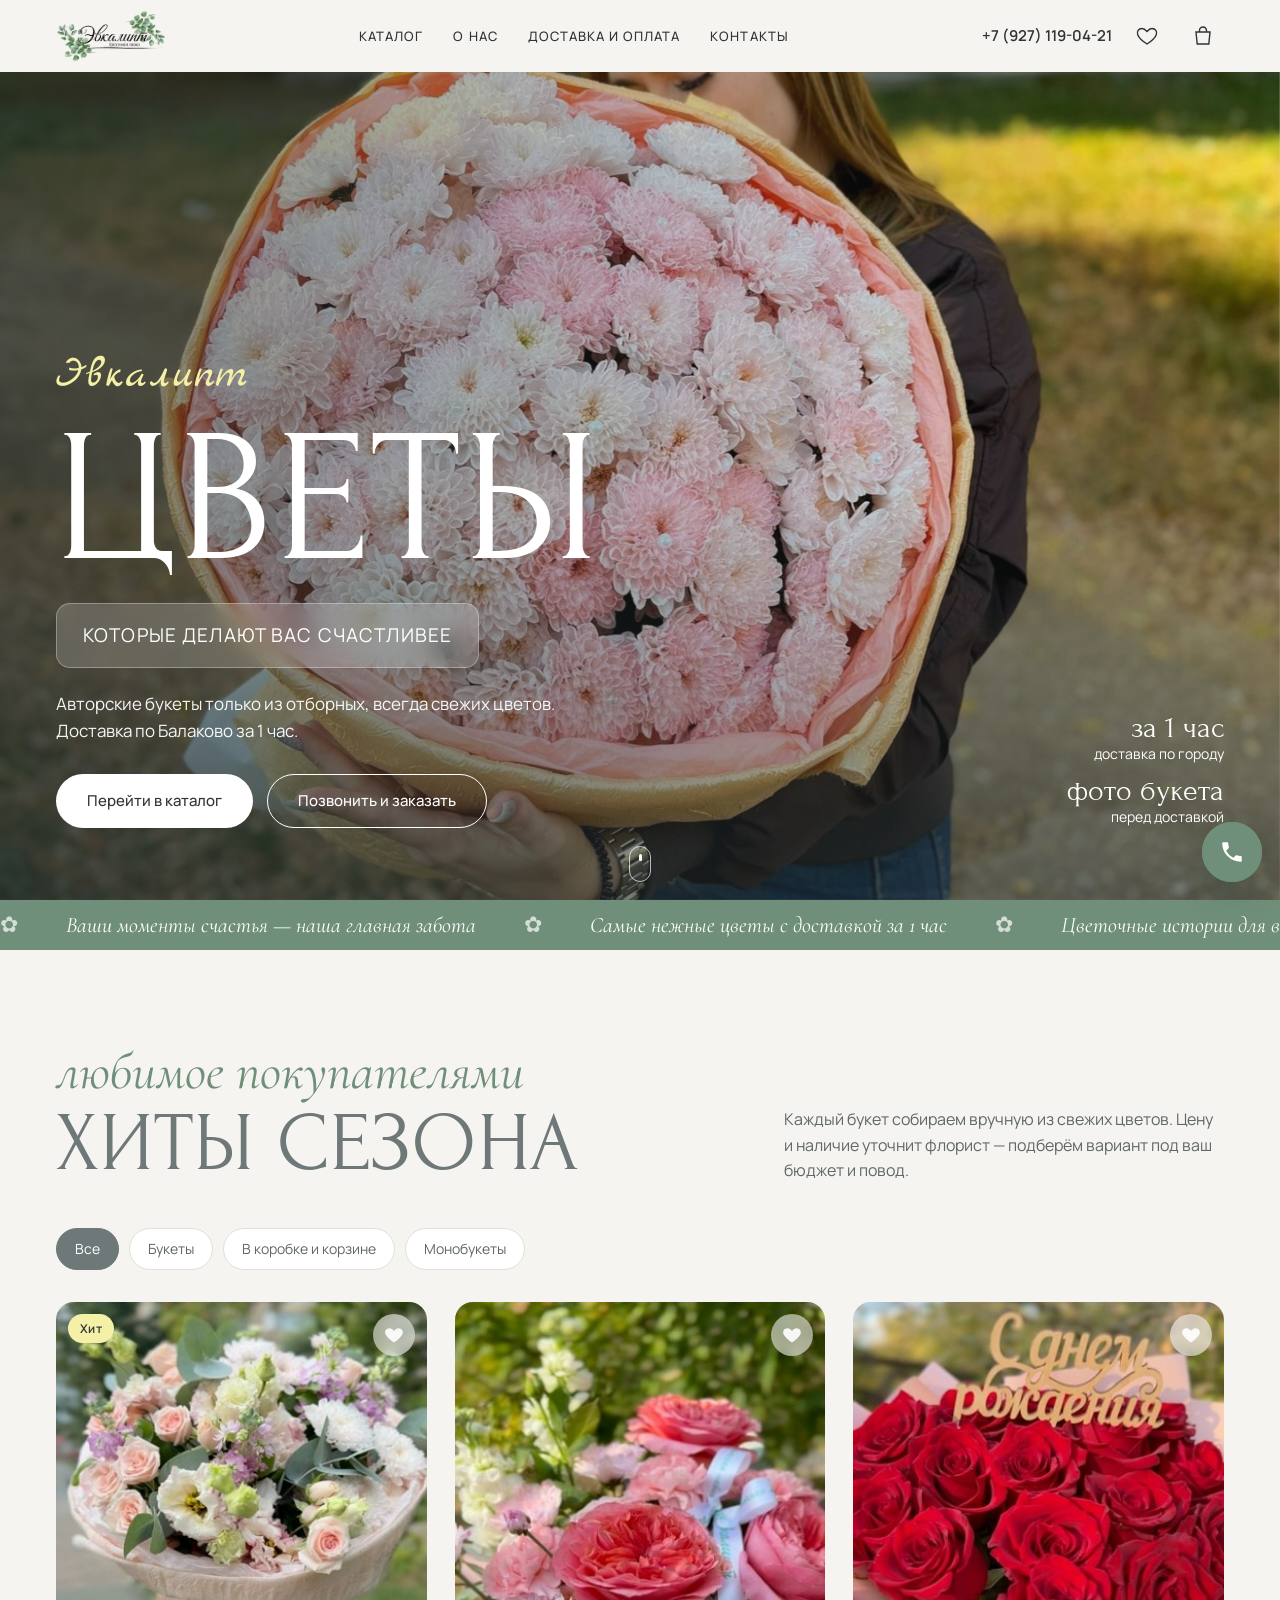
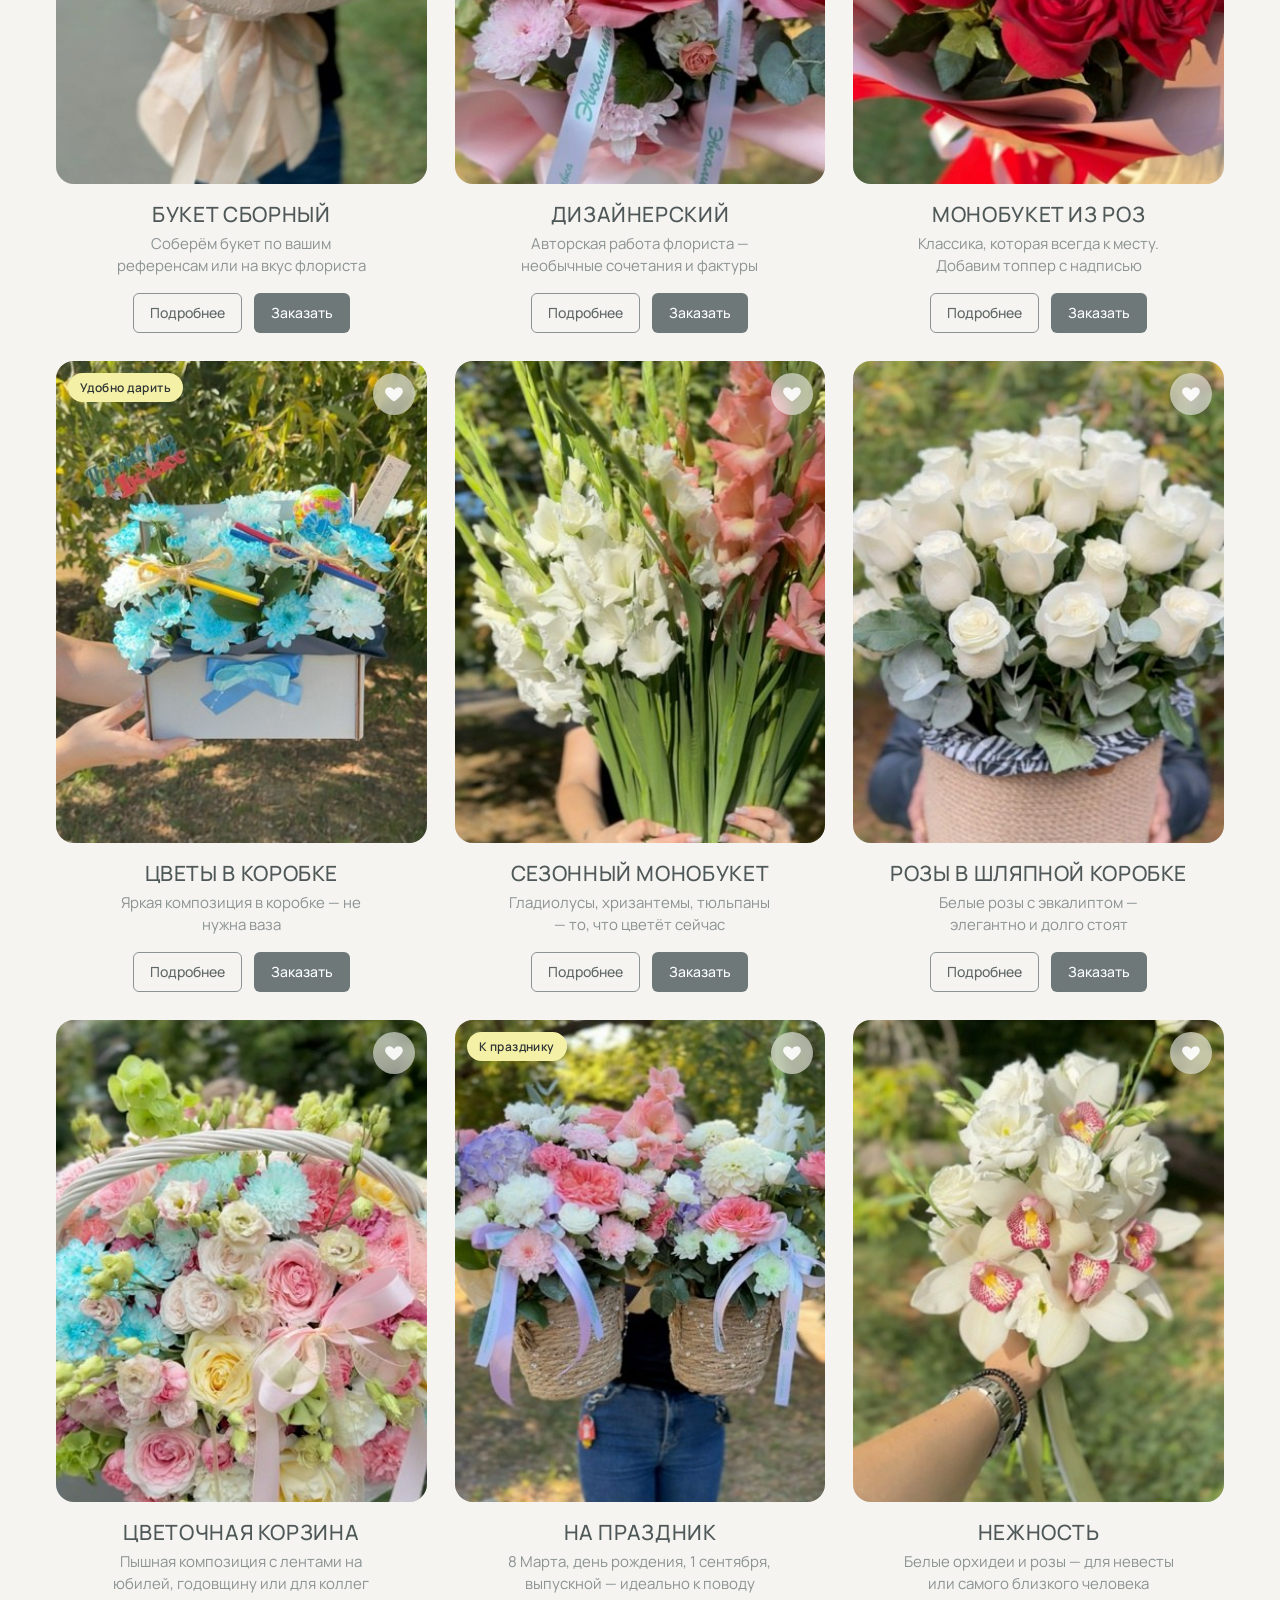
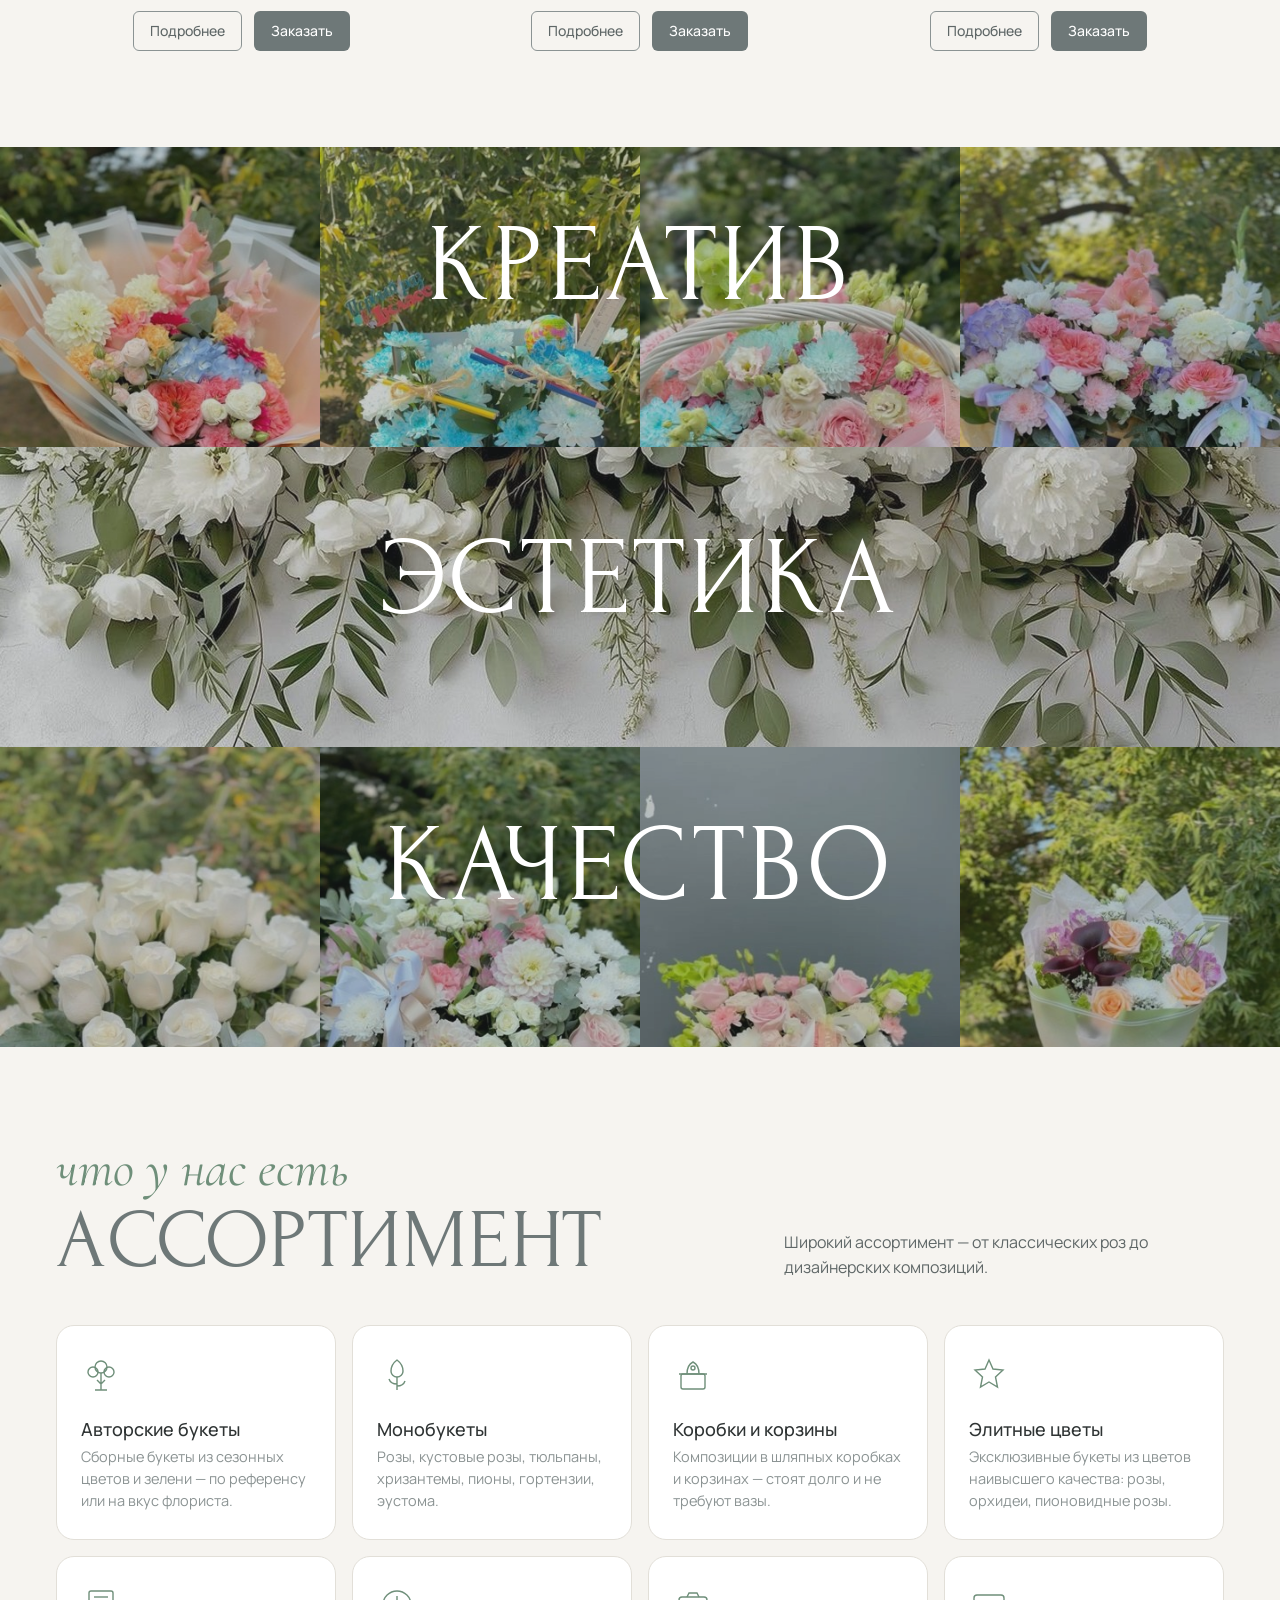
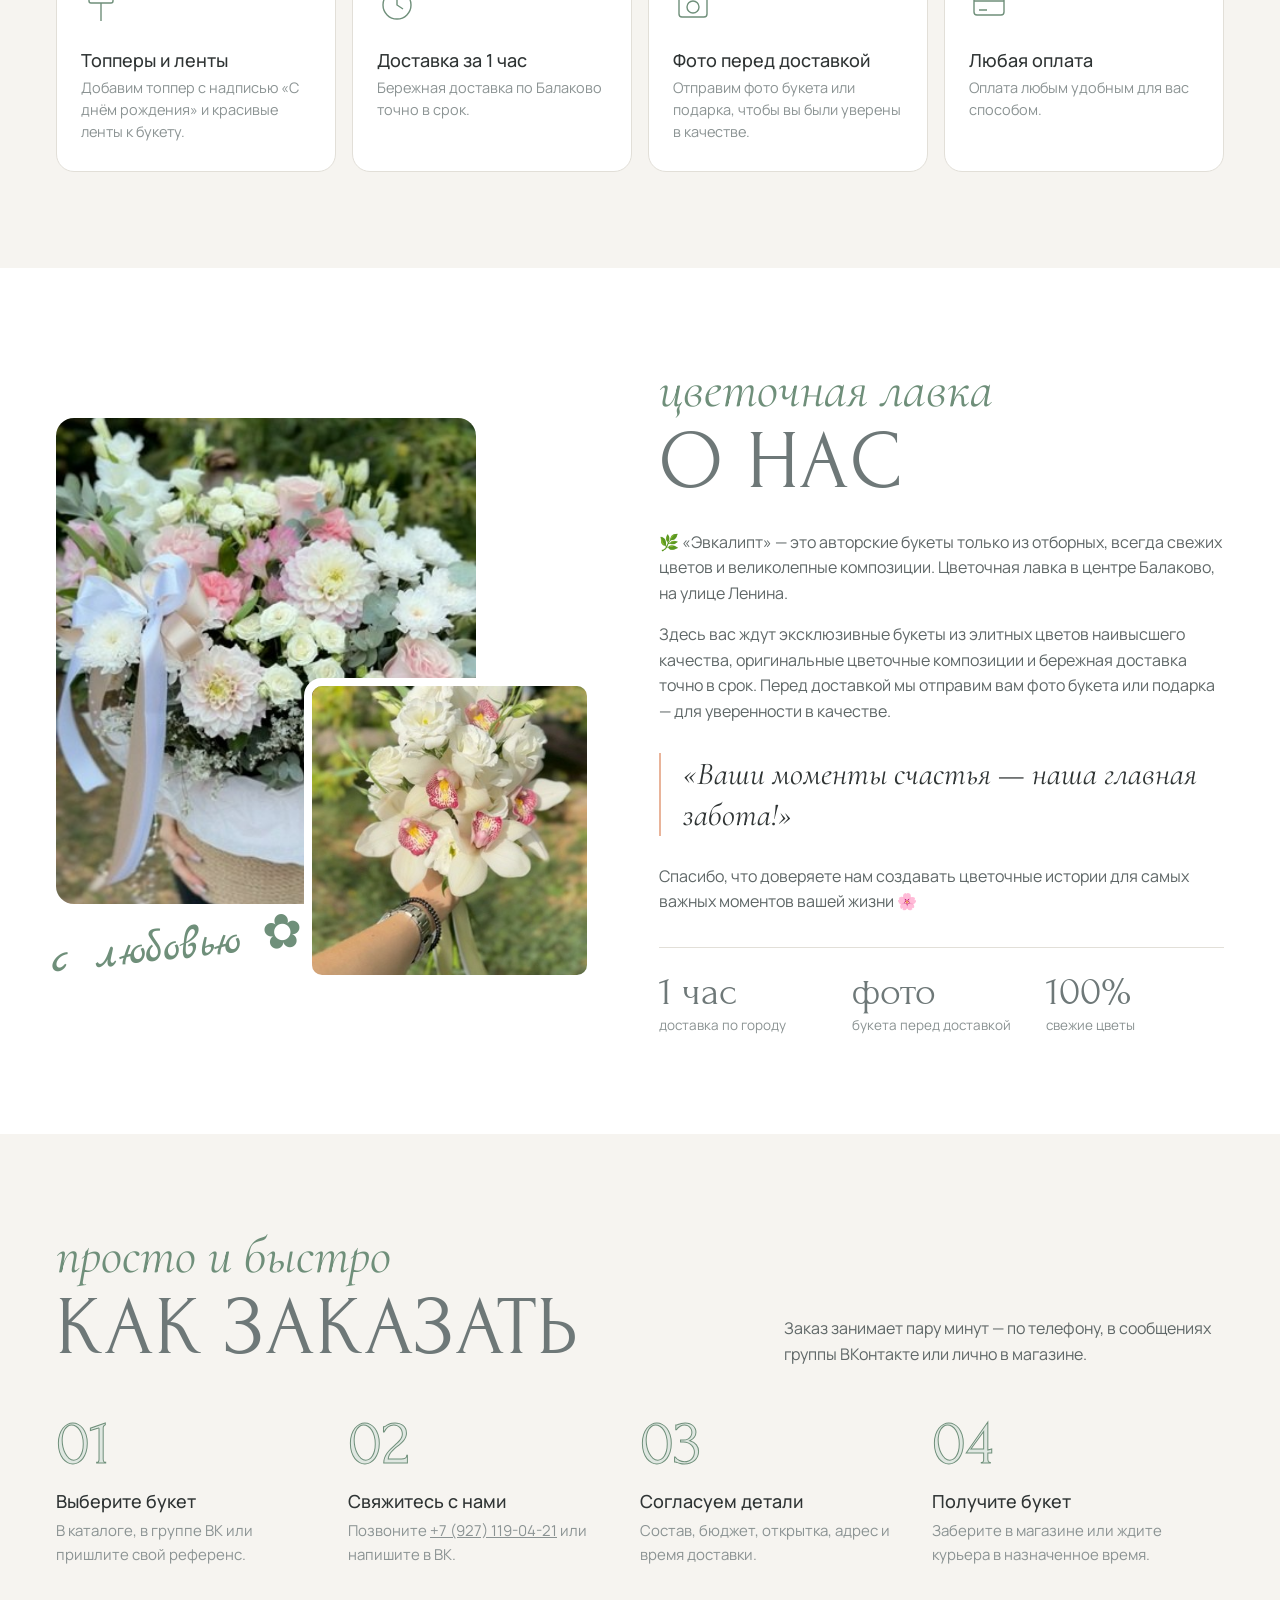
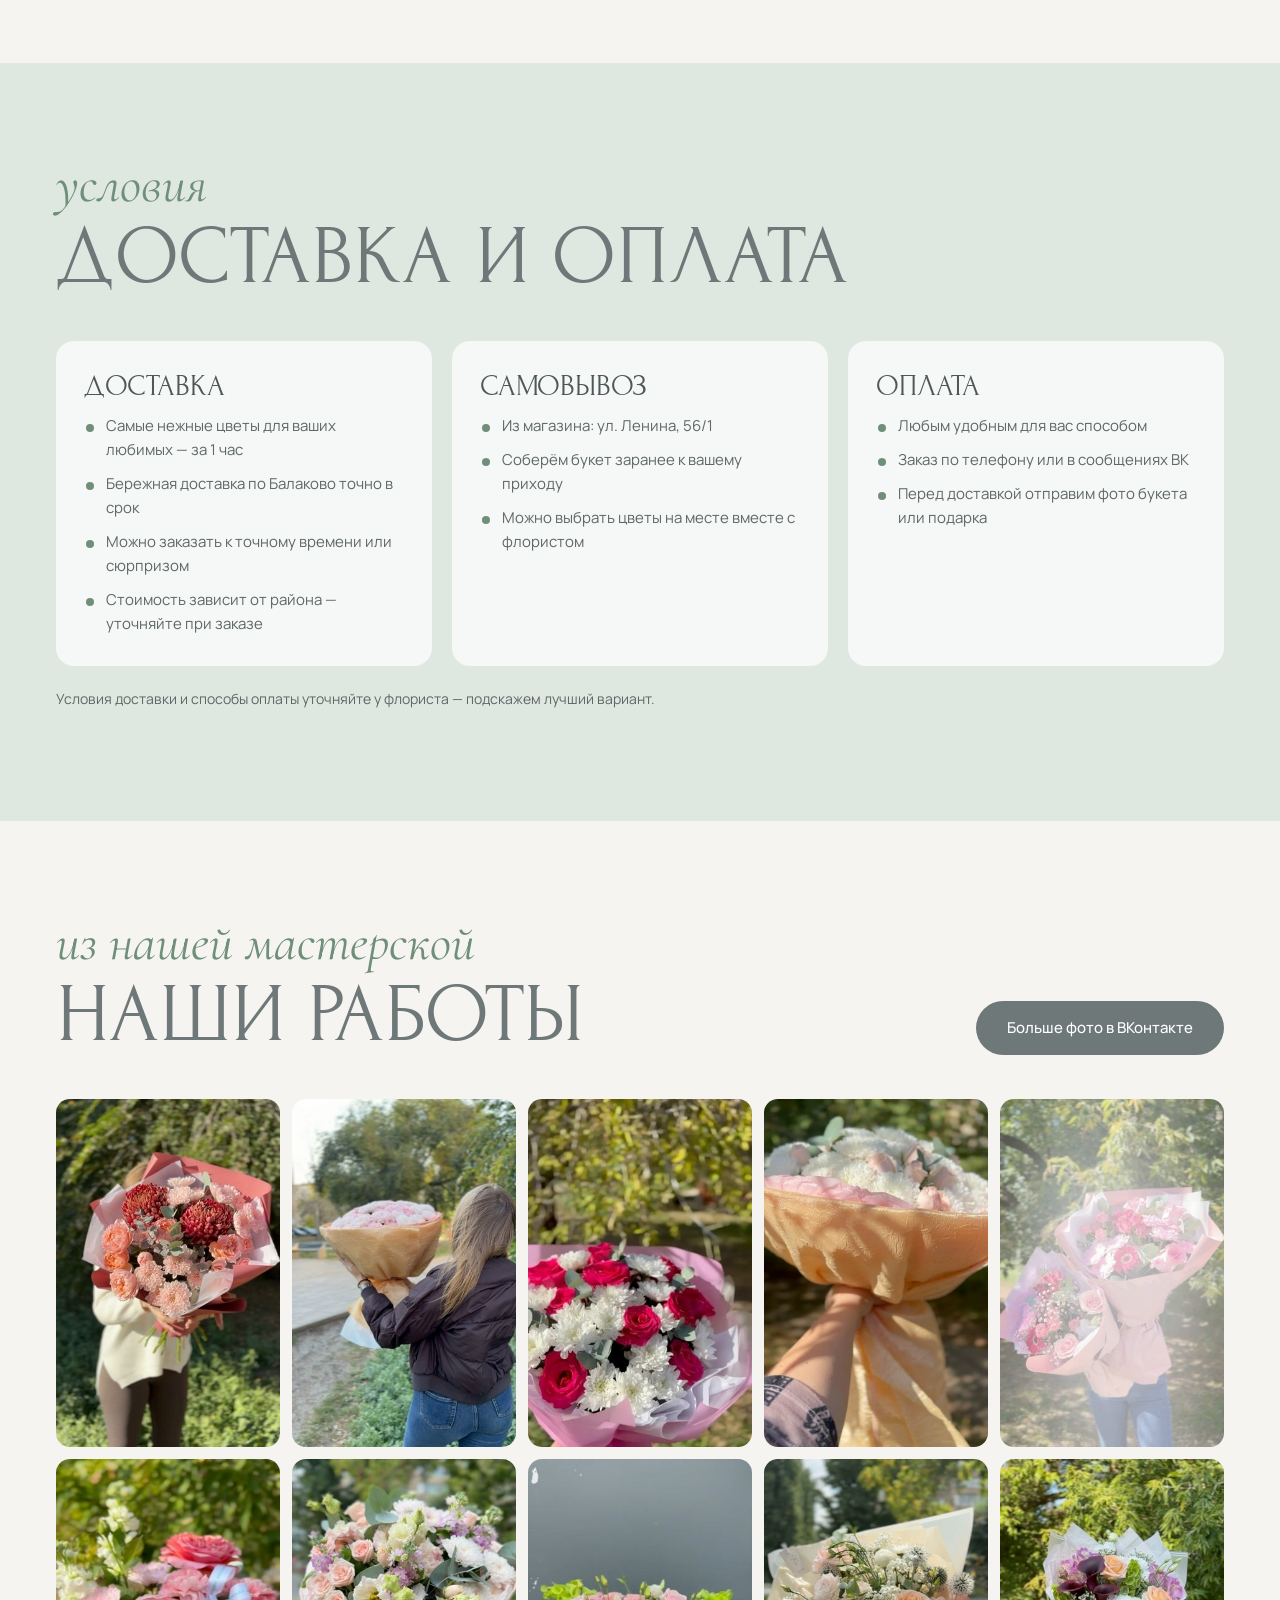
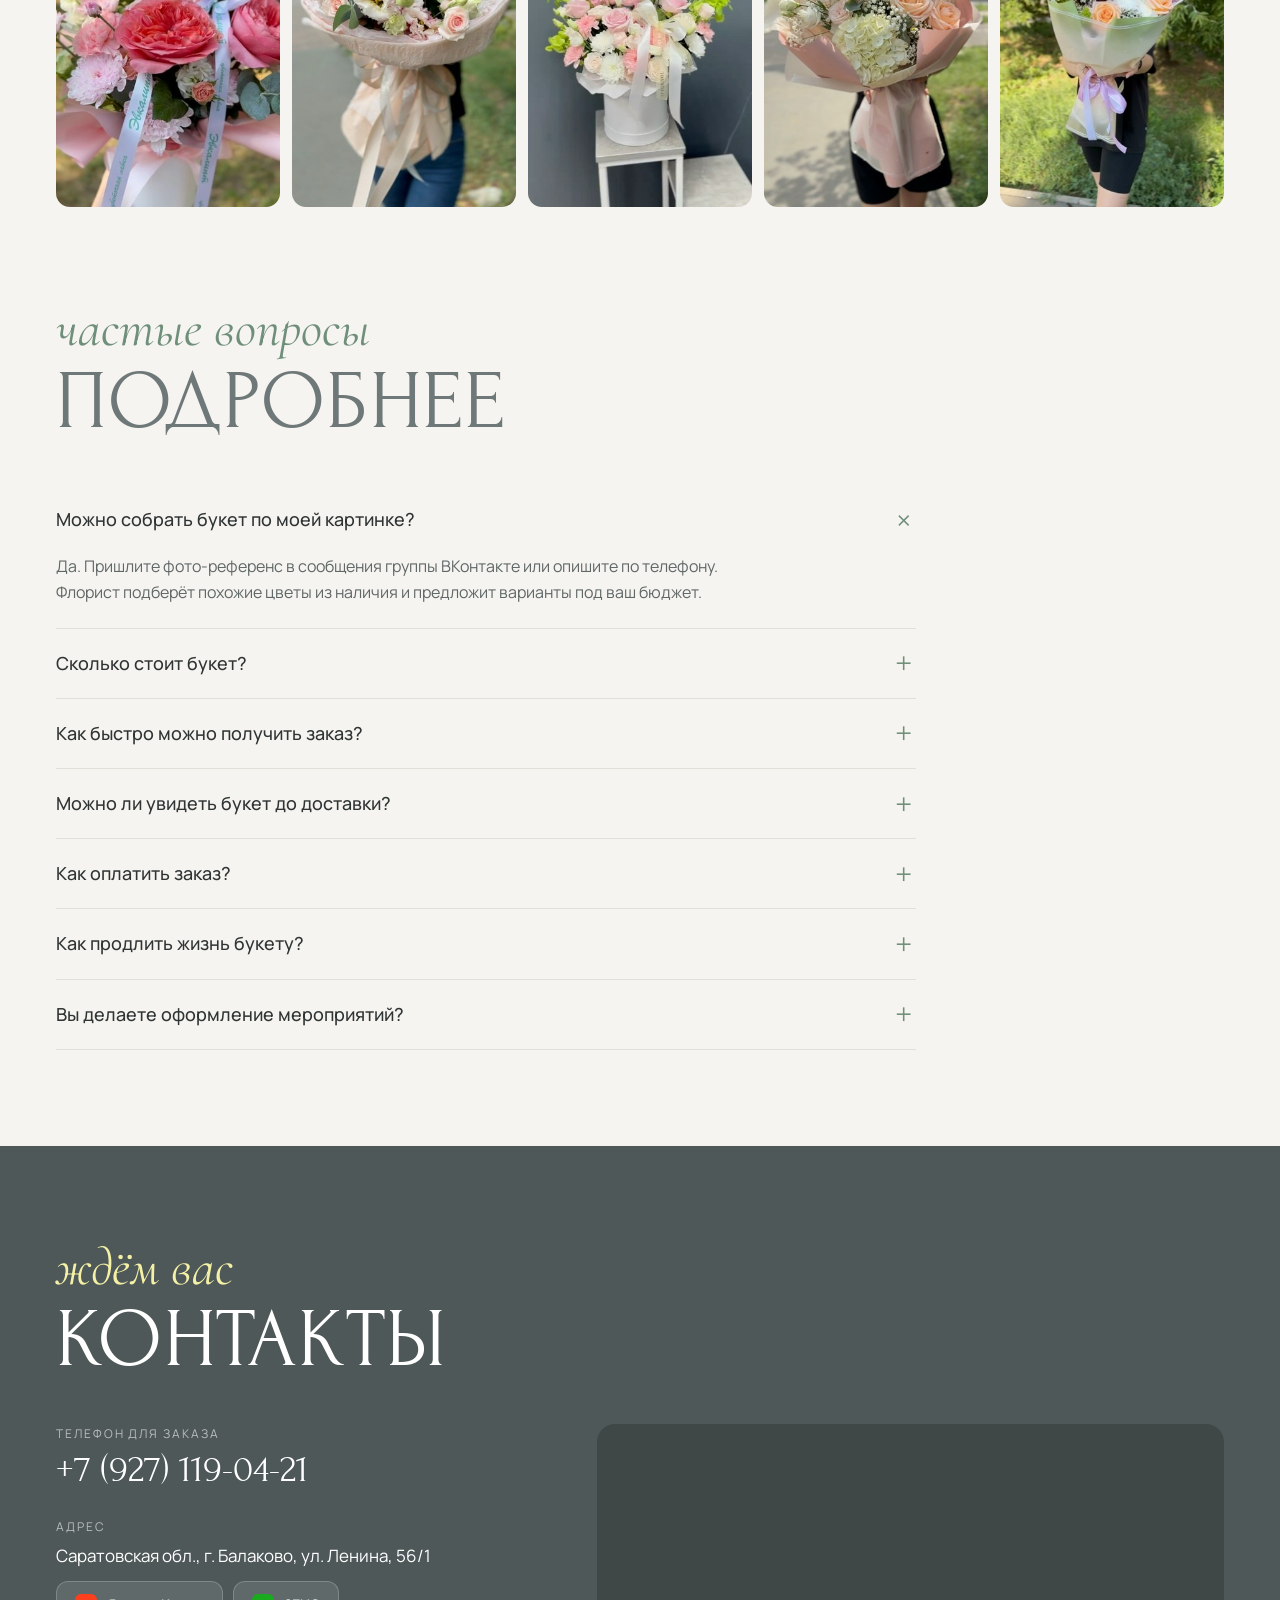
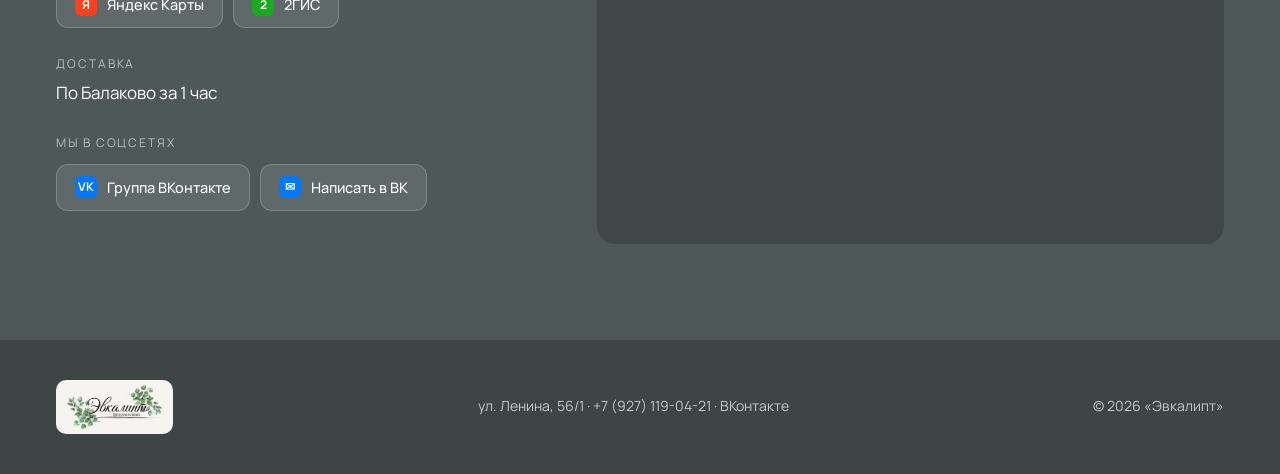
==== index.html @ 20e054dc "Реальные фото, логотип и контакты из группы ВК Телефон +7 (927) 119-04-21, адрес ул. Ленина, 56/1, о" ====
<!doctype html>
<html lang="ru">
<head>
<meta charset="utf-8">
<meta name="viewport" content="width=device-width, initial-scale=1, viewport-fit=cover">
<title>Эвкалипт — цветочная лавка, Балаково</title>
<meta name="description" content="Цветочная лавка «Эвкалипт» в Балаково: авторские букеты из отборных свежих цветов, монобукеты, цветы в коробках и корзинах. Доставка за 1 час. ул. Ленина, 56/1.">
<meta property="og:title" content="Эвкалипт — цветы в Балаково">
<meta property="og:description" content="Авторские букеты и доставка цветов по Балаково. Заказ по телефону +7 (927) 119-04-21.">
<meta property="og:type" content="website">
<meta name="theme-color" content="#f6f4f0">
<link rel="icon" href="data:image/svg+xml,%3Csvg xmlns='http://www.w3.org/2000/svg' viewBox='0 0 64 64'%3E%3Cpath d='M32 58C32 36 22 22 8 14c18 0 30 12 24 44zm0 0c0-22 10-36 24-44-18 0-30 12-24 44z' fill='%236f8f7a'/%3E%3C/svg%3E">
<link rel="preconnect" href="https://fonts.googleapis.com">
<link rel="preconnect" href="https://fonts.gstatic.com" crossorigin>
<link rel="stylesheet" href="https://fonts.googleapis.com/css2?family=Forum&family=Cormorant+Garamond:ital,wght@0,400;0,500;1,400;1,500&family=Marck+Script&family=Manrope:wght@300;400;500;600&display=swap">
<style>
/* ====== Тема ====== */
:root {
  --bg: #f6f4f0;
  --paper: #ffffff;
  --ink: #2f3434;
  --ink-2: #5f6767;
  --ink-3: #8b9393;
  --slate: #6e7878;        /* серо-графитовый, как кнопки в референсе */
  --slate-dark: #4f5858;
  --euca: #6f8f7a;         /* эвкалиптовый зелёный */
  --euca-soft: #dfe7e1;
  --peach: #e9b49a;
  --lemon: #f4f1a6;        /* «рукописный» жёлтый из второго референса */
  --line: #e2dfd8;
  --radius: 18px;
  --f-display: "Forum", "Cormorant Garamond", Georgia, serif;
  --f-serif: "Cormorant Garamond", Georgia, serif;
  --f-hand: "Marck Script", "Cormorant Garamond", cursive;
  --f-body: "Manrope", "Segoe UI", Arial, sans-serif;
  color-scheme: light;
}
* { box-sizing: border-box; }
html { scroll-behavior: smooth; scroll-padding-top: 80px; }
body { margin: 0; background: var(--bg); color: var(--ink); font: 400 16px/1.6 var(--f-body); -webkit-font-smoothing: antialiased; overflow-x: hidden; }
img { display: block; max-width: 100%; }
a { color: inherit; }
button { font: inherit; cursor: pointer; }
.wrap { max-width: 1200px; margin: 0 auto; padding: 0 max(16px, env(safe-area-inset-left)); }
.sr { position: absolute; width: 1px; height: 1px; overflow: hidden; clip: rect(0 0 0 0); }
:focus-visible { outline: 2px solid var(--euca); outline-offset: 3px; }

/* картинки-заглушки: если фото не загрузилось — мягкий градиент */
.ph { background: linear-gradient(135deg, #e9d3c6, #dfe7e1 55%, #c9d4cc); }
.ph img { width: 100%; height: 100%; object-fit: cover; }
img.broken { opacity: 0; }

/* ====== Кнопки ====== */
.btn { display: inline-flex; align-items: center; justify-content: center; gap: 8px; border-radius: 999px; padding: 14px 30px; border: 1px solid transparent; font-size: 15px; font-weight: 500; text-decoration: none; transition: .25s; white-space: nowrap; }
.btn-light { background: #fff; color: var(--ink); }
.btn-light:hover { background: var(--lemon); }
.btn-dark { background: var(--slate); color: #fff; }
.btn-dark:hover { background: var(--slate-dark); }
.btn-ghost { border-color: currentColor; color: inherit; background: transparent; }
.btn-ghost:hover { background: rgba(255,255,255,.15); }
.btn-sm { padding: 8px 16px; font-size: 14px; border-radius: 6px; }
.btn-outline { border-color: var(--ink-3); color: var(--ink-2); background: transparent; }
.btn-outline:hover { border-color: var(--ink); color: var(--ink); }

/* ====== Шапка ====== */
.top { position: fixed; inset: 0 0 auto; z-index: 50; transition: .3s; background: rgba(246,244,240,.94); backdrop-filter: blur(14px); -webkit-backdrop-filter: blur(14px); }
.top.scrolled { background: rgba(246,244,240,.88); backdrop-filter: blur(14px); -webkit-backdrop-filter: blur(14px); box-shadow: 0 1px 0 var(--line); }
.top .wrap { display: flex; align-items: center; gap: 24px; height: 72px; }
.logo { display: flex; align-items: center; gap: 10px; text-decoration: none; }
.logo svg { width: 30px; height: 30px; flex: none; }
.logo-img { height: 52px; width: auto; }
footer .logo-img { height: 46px; background: #f6f4f0; border-radius: 10px; padding: 4px 10px; box-sizing: content-box; }
.logo b { font: 400 30px/1 var(--f-hand); color: var(--euca); }
.logo small { display: block; font: 500 10px/1 var(--f-body); letter-spacing: .22em; text-transform: uppercase; color: var(--ink-3); margin-top: 3px; }
.nav { display: flex; gap: 30px; margin: 0 auto; }
.nav a { text-decoration: none; font-size: 13px; font-weight: 500; letter-spacing: .08em; text-transform: uppercase; color: var(--ink); position: relative; }
.nav a::after { content: ""; position: absolute; left: 0; right: 100%; bottom: -4px; height: 1px; background: currentColor; transition: .25s; }
.nav a:hover::after { right: 0; }
.top-actions { display: flex; align-items: center; gap: 14px; }
.top-phone { text-decoration: none; font-weight: 600; font-size: 15px; white-space: nowrap; }
.icon-btn { position: relative; width: 42px; height: 42px; display: grid; place-items: center; border: 0; background: transparent; color: var(--ink); border-radius: 50%; }
.icon-btn:hover { background: rgba(0,0,0,.05); }
.icon-btn svg { width: 24px; height: 24px; }
.badge { position: absolute; top: 4px; right: 2px; min-width: 18px; height: 18px; padding: 0 5px; border-radius: 9px; background: var(--peach); color: #fff; font-size: 11px; font-weight: 600; display: none; place-items: center; }
.badge.on { display: grid; }
.burger { display: none; }

/* ====== Hero ====== */
.hero { position: relative; min-height: 100svh; margin-top: 72px; min-height: calc(100svh - 72px); display: flex; align-items: flex-end; padding: 120px 0 72px; color: #fff; isolation: isolate; overflow: hidden; }
.hero .bg { position: absolute; inset: 0; z-index: -2; }
.hero .bg img { object-position: 50% 68%; transform: scale(1.06); animation: heroZoom 18s ease-out forwards; }
@keyframes heroZoom { to { transform: scale(1); } }
.hero::after { content: ""; position: absolute; inset: 0; z-index: -1; background: linear-gradient(90deg, rgba(40,46,46,.62) 0%, rgba(40,46,46,.25) 55%, rgba(40,46,46,.05) 100%), linear-gradient(180deg, rgba(40,46,46,0) 50%, rgba(40,46,46,.45) 100%); }
.hero > .wrap { width: 100%; }
.hero-inner { display: grid; gap: 22px; max-width: 760px; }
.hero-kicker { font: 400 clamp(30px, 4vw, 44px)/1 var(--f-hand); color: var(--lemon); }
.hero h1 { margin: 0; font: 400 clamp(76px, 15vw, 190px)/.85 var(--f-display); letter-spacing: .02em; text-transform: uppercase; }
.hero-glass { display: inline-block; padding: 16px 26px; background: rgba(255,255,255,.18); border: 1px solid rgba(255,255,255,.3); backdrop-filter: blur(10px); -webkit-backdrop-filter: blur(10px); border-radius: 14px; font-size: clamp(15px, 1.6vw, 19px); letter-spacing: .06em; text-transform: uppercase; width: fit-content; max-width: 100%; }
.hero-cta { display: flex; gap: 14px; flex-wrap: wrap; margin-top: 8px; }
.hero-facts { position: absolute; right: max(16px, calc((100vw - 1200px) / 2 + 16px)); bottom: 72px; display: grid; gap: 10px; text-align: right; font-size: 14px; }
.hero-facts span { display: block; font: 400 30px/1 var(--f-display); }
.scroll-hint { position: absolute; left: 50%; bottom: 18px; translate: -50% 0; width: 22px; height: 36px; border: 1.5px solid rgba(255,255,255,.7); border-radius: 12px; }
.scroll-hint::after { content: ""; position: absolute; left: 50%; top: 7px; width: 3px; height: 7px; margin-left: -1.5px; border-radius: 2px; background: #fff; animation: hint 1.8s infinite; }
@keyframes hint { 0% { opacity: 0; transform: translateY(0); } 40% { opacity: 1; } 100% { opacity: 0; transform: translateY(10px); } }

/* ====== Бегущая строка ====== */
.marquee { background: var(--euca); color: #fff; overflow: hidden; padding: 14px 0; }
.marquee-track { display: flex; gap: 48px; width: max-content; animation: run 38s linear infinite; font: 400 22px/1 var(--f-serif); font-style: italic; }
.marquee-track span::before { content: "✿"; margin-right: 48px; font-style: normal; opacity: .7; }
@keyframes run { to { transform: translateX(-50%); } }

/* ====== Секции ====== */
section { padding: 96px 0; }
.sec-head { display: flex; align-items: flex-end; justify-content: space-between; gap: 24px; flex-wrap: wrap; margin-bottom: 44px; }
.sec-title { margin: 0; font: 400 clamp(44px, 7vw, 84px)/.95 var(--f-display); text-transform: uppercase; color: var(--slate); letter-spacing: .01em; }
.sec-title em { font: italic 400 .62em/1 var(--f-serif); text-transform: none; color: var(--euca); display: block; margin-bottom: 6px; letter-spacing: 0; }
.sec-lead { max-width: 440px; margin: 0; color: var(--ink-2); }

/* ====== Каталог ====== */
.filters { display: flex; gap: 10px; flex-wrap: wrap; margin-bottom: 32px; }
.chip { border: 1px solid var(--line); background: var(--paper); color: var(--ink-2); padding: 9px 18px; border-radius: 999px; font-size: 14px; transition: .2s; }
.chip:hover { border-color: var(--ink-3); }
.chip.on { background: var(--slate); color: #fff; border-color: var(--slate); }
.grid { display: grid; grid-template-columns: repeat(3, minmax(0, 1fr)); gap: 28px; }
.card { text-align: center; display: flex; flex-direction: column; }
.card[hidden] { display: none; }
.card .ph { position: relative; aspect-ratio: 4/5.2; border-radius: var(--radius); overflow: hidden; }
.card .ph img { object-position: 50% 40%; transition: transform .8s cubic-bezier(.2,.7,.2,1); }
.card:hover .ph img { transform: scale(1.05); }
.fav { position: absolute; top: 12px; right: 12px; width: 42px; height: 42px; border-radius: 50%; border: 0; background: rgba(255,255,255,.55); backdrop-filter: blur(6px); -webkit-backdrop-filter: blur(6px); display: grid; place-items: center; color: #fff; transition: .2s; }
.fav svg { width: 22px; height: 22px; fill: rgba(255,255,255,.9); stroke: none; transition: .2s; }
.fav:hover { background: rgba(255,255,255,.8); }
.fav.on svg { fill: #e07f6b; }
.tag { position: absolute; left: 12px; top: 12px; background: var(--lemon); color: var(--ink); font-size: 12px; font-weight: 600; padding: 5px 12px; border-radius: 999px; letter-spacing: .04em; }
.card h3 { margin: 18px 0 6px; font: 500 21px/1.2 var(--f-body); text-transform: uppercase; letter-spacing: .03em; color: var(--slate-dark); }
.card p { margin: 0 auto 16px; color: var(--ink-3); font-size: 15px; max-width: 30ch; line-height: 1.45; flex: 1; }
.card .acts { display: flex; gap: 12px; justify-content: center; }

/* ====== Ленты-баннеры (Креатив / Эстетика / Качество) ====== */
.bands { padding: 0; }
.band { position: relative; height: clamp(200px, 26vw, 300px); display: grid; place-items: center; overflow: hidden; color: #fff; isolation: isolate; }
.band .ph { position: absolute; inset: 0; z-index: -2; }
.band .strip { position: absolute; inset: 0; z-index: -2; display: grid; grid-template-columns: repeat(4, minmax(0, 1fr)); }
.band .strip img { width: 100%; height: 100%; object-fit: cover; transition: transform 1.2s ease; }
.band:hover .strip img { transform: scale(1.06); }
.band-light::after { background: rgba(60,66,66,.45); }
.band .ph img { transition: transform 1.2s ease; }
.band::after { content: ""; position: absolute; inset: 0; z-index: -1; background: rgba(60,66,66,.28); transition: .5s; }
.band:hover::after { background: rgba(60,66,66,.5); }
.band:hover .ph img { transform: scale(1.06); }
.band-txt { text-align: center; padding: 0 16px; }
.band h3 { margin: 0; font: 400 clamp(46px, 9vw, 110px)/1 var(--f-display); text-transform: uppercase; letter-spacing: .04em; }
.band p { margin: 10px auto 0; max-width: 560px; font-size: 16px; opacity: 0; transform: translateY(10px); transition: .5s; }
.band:hover p, .band:focus-within p { opacity: 1; transform: none; }
@media (hover: none) { .band p { opacity: 1; transform: none; } }

/* ====== Ассортимент ====== */
.assort { display: grid; grid-template-columns: repeat(4, minmax(0, 1fr)); gap: 16px; }
.assort-item { background: var(--paper); border-radius: var(--radius); padding: 28px 24px; border: 1px solid var(--line); transition: .3s; }
.assort-item:hover { transform: translateY(-4px); box-shadow: 0 18px 40px -24px rgba(47,52,52,.35); }
.assort-item svg { width: 40px; height: 40px; color: var(--euca); margin-bottom: 16px; }
.assort-item h4 { margin: 0 0 6px; font: 500 18px/1.25 var(--f-body); }
.assort-item p { margin: 0; color: var(--ink-3); font-size: 14.5px; line-height: 1.5; }

/* ====== О нас ====== */
.about { background: var(--paper); }
.about-grid { display: grid; grid-template-columns: minmax(0, 1fr) minmax(0, 1.05fr); gap: 64px; align-items: center; }
.about-pics { position: relative; aspect-ratio: 1/1.05; }
.about-pics .ph { position: absolute; border-radius: var(--radius); overflow: hidden; }
.about-pics .p1 { inset: 0 22% 14% 0; }
.about-pics .p2 { inset: 46% 0 0 46%; border: 8px solid var(--paper); }
.about-pics .hand { position: absolute; left: -6px; bottom: 2%; font: 400 clamp(34px, 4vw, 48px)/1 var(--f-hand); color: var(--euca); transform: rotate(-6deg); }
.about-text p { color: var(--ink-2); margin: 0 0 16px; }
.about-text .quote { font: italic 400 clamp(24px, 2.6vw, 32px)/1.3 var(--f-serif); color: var(--ink); margin: 28px 0; padding-left: 22px; border-left: 2px solid var(--peach); }
.stats { display: grid; grid-template-columns: repeat(3, minmax(0, 1fr)); gap: 16px; margin-top: 32px; border-top: 1px solid var(--line); padding-top: 24px; }
.stats b { display: block; font: 400 40px/1 var(--f-display); color: var(--slate); }
.stats span { font-size: 13.5px; color: var(--ink-3); }

/* ====== Как заказать ====== */
.steps { display: grid; grid-template-columns: repeat(4, minmax(0, 1fr)); gap: 0; counter-reset: s; }
.step { padding: 0 24px 0 0; position: relative; }
.step::before { counter-increment: s; content: "0" counter(s); display: block; font: 400 64px/1 var(--f-display); color: var(--euca-soft); -webkit-text-stroke: 1px var(--euca); margin-bottom: 14px; }
.step h4 { margin: 0 0 6px; font: 500 18px/1.3 var(--f-body); }
.step p { margin: 0; color: var(--ink-3); font-size: 15px; }

/* ====== Доставка ====== */
.delivery { background: var(--euca-soft); }
.deliv-grid { display: grid; grid-template-columns: repeat(3, minmax(0, 1fr)); gap: 20px; }
.deliv-card { background: rgba(255,255,255,.7); border-radius: var(--radius); padding: 30px 28px; }
.deliv-card h4 { margin: 0 0 12px; font: 400 30px/1.05 var(--f-display); text-transform: uppercase; color: var(--slate-dark); }
.deliv-card ul { margin: 0; padding: 0; list-style: none; display: grid; gap: 10px; color: var(--ink-2); font-size: 15px; }
.deliv-card li { padding-left: 22px; position: relative; }
.deliv-card li::before { content: ""; position: absolute; left: 2px; top: .62em; width: 8px; height: 8px; border-radius: 50%; background: var(--euca); }
.note { margin-top: 22px; font-size: 14px; color: var(--ink-2); }

/* ====== Галерея ====== */
.gallery { display: grid; grid-template-columns: repeat(5, minmax(0, 1fr)); gap: 12px; }
.gallery .ph { border-radius: 14px; overflow: hidden; aspect-ratio: 9/14; }
.gallery .ph img { transition: transform .8s; }
.gallery .ph:hover img { transform: scale(1.05); }

/* ====== FAQ ====== */
.faq { max-width: 860px; }
.faq details { border-bottom: 1px solid var(--line); }
.faq summary { list-style: none; cursor: pointer; padding: 22px 44px 22px 0; position: relative; font: 500 18px/1.4 var(--f-body); }
.faq summary::-webkit-details-marker { display: none; }
.faq summary::after { content: "+"; position: absolute; right: 4px; top: 50%; translate: 0 -50%; font: 300 30px/1 var(--f-body); color: var(--euca); transition: .25s; }
.faq details[open] summary::after { transform: rotate(45deg); }
.faq details p { margin: 0 0 22px; color: var(--ink-2); max-width: 70ch; }

/* ====== Контакты ====== */
.contacts { background: var(--slate-dark); color: #fff; }
.contacts .sec-title { color: #fff; }
.contacts .sec-title em { color: var(--lemon); }
.contact-grid { display: grid; grid-template-columns: minmax(0, 1fr) minmax(0, 1.25fr); gap: 40px; align-items: stretch; }
.c-list { display: grid; gap: 26px; align-content: start; }
.c-item small { display: block; font-size: 12px; letter-spacing: .16em; text-transform: uppercase; opacity: .6; margin-bottom: 6px; }
.c-item .big { font: 400 clamp(28px, 3.2vw, 38px)/1.1 var(--f-display); text-decoration: none; color: #fff; }
.c-item .big:hover { color: var(--lemon); }
.c-item p { margin: 0; font-size: 17px; }
.map-btns { display: flex; gap: 10px; flex-wrap: wrap; margin-top: 12px; }
.map-btn { display: inline-flex; align-items: center; gap: 10px; padding: 11px 18px; border-radius: 12px; background: rgba(255,255,255,.1); border: 1px solid rgba(255,255,255,.2); text-decoration: none; font-size: 14.5px; font-weight: 500; transition: .2s; color: #fff; }
.map-btn:hover { background: rgba(255,255,255,.2); }
.map-btn i { width: 22px; height: 22px; border-radius: 6px; display: grid; place-items: center; font: 700 12px/1 var(--f-body); font-style: normal; color: #fff; flex: none; }
.map-btn .ya { background: #fc3f1d; }
.map-btn .gis { background: #19aa1e; }
.map-btn .vk { background: #0077ff; }
.map-frame { border-radius: var(--radius); overflow: hidden; min-height: 420px; background: #3f4747; position: relative; }
.map-frame iframe { position: absolute; inset: 0; width: 100%; height: 100%; border: 0; }

/* ====== Подвал ====== */
footer { background: #3d4545; color: rgba(255,255,255,.7); padding: 40px 0 calc(40px + env(safe-area-inset-bottom)); font-size: 14px; }
footer .wrap { display: flex; justify-content: space-between; gap: 20px; flex-wrap: wrap; align-items: center; }
footer .logo b { color: var(--lemon); }
footer .logo small { color: rgba(255,255,255,.5); }
footer a { text-decoration: none; }
footer a:hover { color: #fff; }

/* ====== Плавающая кнопка звонка ====== */
.fab { position: fixed; right: 18px; bottom: calc(18px + env(safe-area-inset-bottom)); z-index: 40; width: 60px; height: 60px; border-radius: 50%; background: var(--euca); color: #fff; display: grid; place-items: center; box-shadow: 0 12px 30px -8px rgba(47,80,60,.55); text-decoration: none; }
.fab::before { content: ""; position: absolute; inset: 0; border-radius: 50%; border: 2px solid var(--euca); animation: pulse 2.2s infinite; }
.fab svg { width: 26px; height: 26px; }
@keyframes pulse { from { transform: scale(1); opacity: .8; } to { transform: scale(1.6); opacity: 0; } }

/* ====== Окно заказа ====== */
.modal { position: fixed; inset: 0; z-index: 100; display: none; place-items: center; padding: 16px; background: rgba(30,34,34,.55); backdrop-filter: blur(4px); -webkit-backdrop-filter: blur(4px); }
.modal.open { display: grid; animation: fade .25s; }
@keyframes fade { from { opacity: 0; } }
.modal-box { background: var(--bg); border-radius: 22px; width: min(480px, 100%); max-height: calc(100svh - 32px); overflow: auto; padding: 34px 30px 30px; position: relative; text-align: center; }
.modal-box h3 { margin: 0 0 6px; font: 400 40px/1 var(--f-display); text-transform: uppercase; color: var(--slate); }
.modal-box .what { font: italic 400 22px/1.3 var(--f-serif); color: var(--euca); margin: 0 0 14px; }
.modal-box p { color: var(--ink-2); margin: 0 0 20px; font-size: 15px; }
.modal-box .tel { display: block; font: 400 34px/1 var(--f-display); text-decoration: none; margin-bottom: 20px; color: var(--ink); }
.modal-box .row { display: grid; gap: 10px; }
.modal-box .row .btn { width: 100%; }
.x { position: absolute; top: 12px; right: 12px; width: 40px; height: 40px; border: 0; background: transparent; font-size: 28px; line-height: 1; color: var(--ink-3); border-radius: 50%; }
.x:hover { background: rgba(0,0,0,.06); color: var(--ink); }
.fav-list { text-align: left; margin: 0 0 20px; padding: 0; list-style: none; display: grid; gap: 8px; }
.fav-list li { display: flex; justify-content: space-between; gap: 10px; align-items: center; background: var(--paper); border-radius: 10px; padding: 10px 14px; }
.fav-list button { border: 0; background: none; color: var(--ink-3); font-size: 20px; }

/* ====== Появление при скролле ====== */
.rv { opacity: 0; transform: translateY(26px); transition: opacity .8s ease, transform .8s ease; }
.rv.in { opacity: 1; transform: none; }
@media (prefers-reduced-motion: reduce) {
  *, *::before, *::after { animation: none !important; transition: none !important; }
  .rv { opacity: 1; transform: none; }
}

/* ====== Адаптив ====== */
@media (max-width: 1080px) {
  .top-phone { display: none; }
  .assort { grid-template-columns: repeat(2, minmax(0, 1fr)); }
  .steps { grid-template-columns: repeat(2, minmax(0, 1fr)); row-gap: 36px; }
}
@media (max-width: 900px) {
  .nav { position: fixed; inset: 72px 0 auto; flex-direction: column; gap: 0; background: var(--bg); padding: 8px 16px 20px; box-shadow: 0 20px 30px -20px rgba(0,0,0,.25); transform: translateY(-120%); transition: .35s; z-index: -1; margin: 0; }
  .nav.open { transform: none; }
  .nav a { padding: 16px 4px; border-bottom: 1px solid var(--line); font-size: 15px; }
  .nav a::after { display: none; }
  .top-actions { margin-left: auto; }
  .burger { display: grid; }
  .grid { grid-template-columns: repeat(2, minmax(0, 1fr)); gap: 22px; }
  .about-grid, .contact-grid { grid-template-columns: minmax(0, 1fr); gap: 44px; }
  .deliv-grid { grid-template-columns: minmax(0, 1fr); }
  .gallery { grid-template-columns: repeat(3, minmax(0, 1fr)); }
  .band .strip { grid-template-columns: repeat(2, minmax(0, 1fr)); }
  .band .strip img:nth-child(n+3) { display: none; }
  .hero-facts { display: none; }
  section { padding: 72px 0; }
}
@media (max-width: 560px) {
  .grid { grid-template-columns: minmax(0, 1fr); }
  .assort { grid-template-columns: minmax(0, 1fr); }
  .steps { grid-template-columns: minmax(0, 1fr); }
  .stats b { font-size: 32px; }
  .card .acts .btn { flex: 1; }
  .hero { padding-bottom: 64px; }
  .hero-cta .btn { flex: 1 1 100%; }
  .logo-img { height: 44px; }
  .gallery { grid-template-columns: repeat(2, minmax(0, 1fr)); }
  .map-frame { min-height: 340px; }
}
</style>
</head>
<body>

<!-- =====================================================================
  ДАННЫЕ МАГАЗИНА — меняются здесь и в блоке CONFIG внизу страницы.
  Фото: положите снимки из группы ВК в папку img/ с именами из img/README.md —
  сайт сам подхватит их вместо временных картинок.
====================================================================== -->

<header class="top" id="top">
  <div class="wrap">
    <a class="logo" href="#home" aria-label="Эвкалипт — цветочная лавка, на главную">
      <img class="logo-img" src="img/logo.png" alt="Эвкалипт — цветочная лавка" width="520" height="246">
    </a>
    <nav class="nav" id="nav" aria-label="Основное меню">
      <a href="#catalog">Каталог</a>
      <a href="#about">О нас</a>
      <a href="#delivery">Доставка и оплата</a>
      <a href="#contacts">Контакты</a>
    </nav>
    <div class="top-actions">
      <a class="top-phone" data-phone-link href="tel:+79271190421" data-phone-text>+7 (927) 119-04-21</a>
      <button class="icon-btn" id="favOpen" aria-label="Избранное">
        <svg viewBox="0 0 24 24" fill="none" stroke="currentColor" stroke-width="1.4"><path d="M12 20s-7.5-4.6-9.3-9.2C1.5 7.6 3.6 4.5 7 4.5c2 0 3.4 1.1 5 3 1.6-1.9 3-3 5-3 3.4 0 5.5 3.1 4.3 6.3C19.5 15.4 12 20 12 20z"/></svg>
        <span class="badge" id="favCount">0</span>
      </button>
      <button class="icon-btn" data-order="Букет на ваш вкус" aria-label="Заказать">
        <svg viewBox="0 0 24 24" fill="none" stroke="currentColor" stroke-width="1.4"><path d="M5 8h14l-1.2 12H6.2L5 8z"/><path d="M8.5 8V6.5a3.5 3.5 0 0 1 7 0V8"/></svg>
      </button>
      <button class="icon-btn burger" id="burger" aria-label="Меню" aria-expanded="false" aria-controls="nav">
        <svg viewBox="0 0 24 24" fill="none" stroke="currentColor" stroke-width="1.6"><path d="M4 7h16M4 12h16M4 17h16"/></svg>
      </button>
    </div>
  </div>
</header>

<main>
  <!-- ====== HERO ====== -->
  <section class="hero" id="home">
    <div class="bg ph"><img src="img/hero.jpg" alt="Букет из 15 розовых хризантем от «Эвкалипта»" fetchpriority="high"></div>
    <div class="wrap">
      <div class="hero-inner">
        <div class="hero-kicker">Эвкалипт</div>
        <h1>Цветы</h1>
        <div class="hero-glass">которые делают вас счастливее</div>
        <p style="margin:0;max-width:520px;font-size:17px;opacity:.95">Авторские букеты только из отборных, всегда свежих цветов. Доставка по Балаково за 1 час.</p>
        <div class="hero-cta">
          <a class="btn btn-light" href="#catalog">Перейти в каталог</a>
          <a class="btn btn-ghost" data-phone-link href="tel:+79271190421">Позвонить и заказать</a>
        </div>
      </div>
    </div>
    <div class="hero-facts" aria-hidden="true">
      <div><span>за 1 час</span>доставка по городу</div>
      <div><span>фото букета</span>перед доставкой</div>
    </div>
    <div class="scroll-hint" aria-hidden="true"></div>
  </section>

  <div class="marquee" aria-hidden="true">
    <div class="marquee-track">
      <span>Ваши моменты счастья — наша главная забота</span><span>Самые нежные цветы с доставкой за 1 час</span><span>Цветочные истории для важных моментов</span><span>Только отборные, всегда свежие цветы</span><span>Фото букета перед доставкой</span>
      <span>Ваши моменты счастья — наша главная забота</span><span>Самые нежные цветы с доставкой за 1 час</span><span>Цветочные истории для важных моментов</span><span>Только отборные, всегда свежие цветы</span><span>Фото букета перед доставкой</span>
    </div>
  </div>

  <!-- ====== КАТАЛОГ / ХИТЫ ====== -->
  <section id="catalog">
    <div class="wrap">
      <div class="sec-head rv">
        <h2 class="sec-title"><em>любимое покупателями</em>Хиты сезона</h2>
        <p class="sec-lead">Каждый букет собираем вручную из свежих цветов. Цену и наличие уточнит флорист — подберём вариант под ваш бюджет и повод.</p>
      </div>

      <div class="filters rv" role="tablist" aria-label="Фильтр каталога">
        <button class="chip on" data-filter="all">Все</button>
        <button class="chip" data-filter="bouquet">Букеты</button>
        <button class="chip" data-filter="box">В коробке и корзине</button>
        <button class="chip" data-filter="mono">Монобукеты</button>
              </div>

      <div class="grid" id="grid">
        <article class="card rv" data-cat="bouquet">
          <div class="ph"><span class="tag">Хит</span><button class="fav" aria-label="В избранное"><svg viewBox="0 0 24 24"><path d="M12 20s-7.5-4.6-9.3-9.2C1.5 7.6 3.6 4.5 7 4.5c2 0 3.4 1.1 5 3 1.6-1.9 3-3 5-3 3.4 0 5.5 3.1 4.3 6.3C19.5 15.4 12 20 12 20z"/></svg></button>
            <img src="img/hit-1.jpg" alt="Сборный букет в розовой упаковке" loading="lazy"></div>
          <h3>Букет сборный</h3>
          <p>Соберём букет по вашим референсам или на вкус флориста</p>
          <div class="acts"><a class="btn btn-sm btn-outline" href="#faq">Подробнее</a><button class="btn btn-sm btn-dark" data-order="Букет сборный">Заказать</button></div>
        </article>

        <article class="card rv" data-cat="bouquet">
          <div class="ph"><button class="fav" aria-label="В избранное"><svg viewBox="0 0 24 24"><path d="M12 20s-7.5-4.6-9.3-9.2C1.5 7.6 3.6 4.5 7 4.5c2 0 3.4 1.1 5 3 1.6-1.9 3-3 5-3 3.4 0 5.5 3.1 4.3 6.3C19.5 15.4 12 20 12 20z"/></svg></button>
            <img src="img/hit-2.jpg" alt="Авторский букет с пионовидными розами" loading="lazy"></div>
          <h3>Дизайнерский</h3>
          <p>Авторская работа флориста — необычные сочетания и фактуры</p>
          <div class="acts"><a class="btn btn-sm btn-outline" href="#faq">Подробнее</a><button class="btn btn-sm btn-dark" data-order="Дизайнерский букет">Заказать</button></div>
        </article>

        <article class="card rv" data-cat="mono">
          <div class="ph"><button class="fav" aria-label="В избранное"><svg viewBox="0 0 24 24"><path d="M12 20s-7.5-4.6-9.3-9.2C1.5 7.6 3.6 4.5 7 4.5c2 0 3.4 1.1 5 3 1.6-1.9 3-3 5-3 3.4 0 5.5 3.1 4.3 6.3C19.5 15.4 12 20 12 20z"/></svg></button>
            <img src="img/hit-3.jpg" alt="Красные розы с топпером «С днём рождения»" loading="lazy"></div>
          <h3>Монобукет из роз</h3>
          <p>Классика, которая всегда к месту. Добавим топпер с надписью</p>
          <div class="acts"><a class="btn btn-sm btn-outline" href="#faq">Подробнее</a><button class="btn btn-sm btn-dark" data-order="Монобукет из роз">Заказать</button></div>
        </article>

        <article class="card rv" data-cat="box">
          <div class="ph"><span class="tag">Удобно дарить</span><button class="fav" aria-label="В избранное"><svg viewBox="0 0 24 24"><path d="M12 20s-7.5-4.6-9.3-9.2C1.5 7.6 3.6 4.5 7 4.5c2 0 3.4 1.1 5 3 1.6-1.9 3-3 5-3 3.4 0 5.5 3.1 4.3 6.3C19.5 15.4 12 20 12 20z"/></svg></button>
            <img src="img/hit-4.jpg" alt="Яркая композиция в коробке" loading="lazy"></div>
          <h3>Цветы в коробке</h3>
          <p>Яркая композиция в коробке — не нужна ваза</p>
          <div class="acts"><a class="btn btn-sm btn-outline" href="#faq">Подробнее</a><button class="btn btn-sm btn-dark" data-order="Цветы в коробке">Заказать</button></div>
        </article>

        <article class="card rv" data-cat="mono">
          <div class="ph"><button class="fav" aria-label="В избранное"><svg viewBox="0 0 24 24"><path d="M12 20s-7.5-4.6-9.3-9.2C1.5 7.6 3.6 4.5 7 4.5c2 0 3.4 1.1 5 3 1.6-1.9 3-3 5-3 3.4 0 5.5 3.1 4.3 6.3C19.5 15.4 12 20 12 20z"/></svg></button>
            <img src="img/hit-5.jpg" alt="Букет гладиолусов" loading="lazy"></div>
          <h3>Сезонный монобукет</h3>
          <p>Гладиолусы, хризантемы, тюльпаны — то, что цветёт сейчас</p>
          <div class="acts"><a class="btn btn-sm btn-outline" href="#faq">Подробнее</a><button class="btn btn-sm btn-dark" data-order="Сезонный монобукет">Заказать</button></div>
        </article>

        <article class="card rv" data-cat="box">
          <div class="ph"><button class="fav" aria-label="В избранное"><svg viewBox="0 0 24 24"><path d="M12 20s-7.5-4.6-9.3-9.2C1.5 7.6 3.6 4.5 7 4.5c2 0 3.4 1.1 5 3 1.6-1.9 3-3 5-3 3.4 0 5.5 3.1 4.3 6.3C19.5 15.4 12 20 12 20z"/></svg></button>
            <img src="img/hit-6.jpg" alt="Белые розы в шляпной коробке" loading="lazy"></div>
          <h3>Розы в шляпной коробке</h3>
          <p>Белые розы с эвкалиптом — элегантно и долго стоят</p>
          <div class="acts"><a class="btn btn-sm btn-outline" href="#faq">Подробнее</a><button class="btn btn-sm btn-dark" data-order="Розы в шляпной коробке">Заказать</button></div>
        </article>

        <article class="card rv" data-cat="box">
          <div class="ph"><button class="fav" aria-label="В избранное"><svg viewBox="0 0 24 24"><path d="M12 20s-7.5-4.6-9.3-9.2C1.5 7.6 3.6 4.5 7 4.5c2 0 3.4 1.1 5 3 1.6-1.9 3-3 5-3 3.4 0 5.5 3.1 4.3 6.3C19.5 15.4 12 20 12 20z"/></svg></button>
            <img src="img/hit-7.jpg" alt="Большая цветочная корзина" loading="lazy"></div>
          <h3>Цветочная корзина</h3>
          <p>Пышная композиция с лентами на юбилей, годовщину или для коллег</p>
          <div class="acts"><a class="btn btn-sm btn-outline" href="#faq">Подробнее</a><button class="btn btn-sm btn-dark" data-order="Цветочная корзина">Заказать</button></div>
        </article>

        <article class="card rv" data-cat="bouquet">
          <div class="ph"><span class="tag">К празднику</span><button class="fav" aria-label="В избранное"><svg viewBox="0 0 24 24"><path d="M12 20s-7.5-4.6-9.3-9.2C1.5 7.6 3.6 4.5 7 4.5c2 0 3.4 1.1 5 3 1.6-1.9 3-3 5-3 3.4 0 5.5 3.1 4.3 6.3C19.5 15.4 12 20 12 20z"/></svg></button>
            <img src="img/hit-8.jpg" alt="Две корзины с цветами" loading="lazy"></div>
          <h3>На праздник</h3>
          <p>8 Марта, день рождения, 1 сентября, выпускной — идеально к поводу</p>
          <div class="acts"><a class="btn btn-sm btn-outline" href="#faq">Подробнее</a><button class="btn btn-sm btn-dark" data-order="Букет на праздник">Заказать</button></div>
        </article>

        <article class="card rv" data-cat="bouquet">
          <div class="ph"><button class="fav" aria-label="В избранное"><svg viewBox="0 0 24 24"><path d="M12 20s-7.5-4.6-9.3-9.2C1.5 7.6 3.6 4.5 7 4.5c2 0 3.4 1.1 5 3 1.6-1.9 3-3 5-3 3.4 0 5.5 3.1 4.3 6.3C19.5 15.4 12 20 12 20z"/></svg></button>
            <img src="img/hit-9.jpg" alt="Букет из белых орхидей" loading="lazy"></div>
          <h3>Нежность</h3>
          <p>Белые орхидеи и розы — для невесты или самого близкого человека</p>
          <div class="acts"><a class="btn btn-sm btn-outline" href="#faq">Подробнее</a><button class="btn btn-sm btn-dark" data-order="Букет «Нежность»">Заказать</button></div>
        </article>
      </div>
    </div>
  </section>

  <!-- ====== ЛЕНТЫ ====== -->
  <section class="bands" aria-label="Наши принципы">
    <div class="band" tabindex="0">
      <div class="strip"><img src="img/work-08.jpg" alt="" loading="lazy"><img src="img/work-09.jpg" alt="" loading="lazy"><img src="img/work-16.jpg" alt="" loading="lazy"><img src="img/work-07.jpg" alt="" loading="lazy"></div>
      <div class="band-txt"><h3>Креатив</h3><p>Авторские букеты и оригинальные композиции — от классических роз до дизайнерских решений.</p></div>
    </div>
    <div class="band band-light" tabindex="0">
      <div class="ph"><img src="img/band-cover.jpg" alt="" loading="lazy"></div>
      <div class="band-txt"><h3>Эстетика</h3><p>Нежные оттенки, живая зелень эвкалипта и внимание к каждой детали.</p></div>
    </div>
    <div class="band" tabindex="0">
      <div class="strip"><img src="img/work-06.jpg" alt="" loading="lazy"><img src="img/work-11.jpg" alt="" loading="lazy"><img src="img/work-17.jpg" alt="" loading="lazy"><img src="img/work-19.jpg" alt="" loading="lazy"></div>
      <div class="band-txt"><h3>Качество</h3><p>Эксклюзивные букеты из элитных цветов наивысшего качества — с уверенностью в 100% свежести.</p></div>
    </div>
  </section>

  <!-- ====== АССОРТИМЕНТ ====== -->
  <section id="assortment">
    <div class="wrap">
      <div class="sec-head rv">
        <h2 class="sec-title"><em>что у нас есть</em>Ассортимент</h2>
        <p class="sec-lead">Широкий ассортимент — от классических роз до дизайнерских композиций.</p>
      </div>
      <div class="assort">
        <div class="assort-item rv"><svg viewBox="0 0 40 40" fill="none" stroke="currentColor" stroke-width="1.4"><circle cx="20" cy="13" r="6"/><circle cx="12" cy="18" r="5"/><circle cx="28" cy="18" r="5"/><path d="M20 19v17M14 36h12M16 26l4 4 4-4"/></svg><h4>Авторские букеты</h4><p>Сборные букеты из сезонных цветов и зелени — по референсу или на вкус флориста.</p></div>
        <div class="assort-item rv"><svg viewBox="0 0 40 40" fill="none" stroke="currentColor" stroke-width="1.4"><path d="M20 6c-4 3-6 7-6 11a6 6 0 0 0 12 0c0-4-2-8-6-11z"/><path d="M20 23v13M20 30c-4 0-7-2-8-5M20 32c4 0 7-2 8-5"/></svg><h4>Монобукеты</h4><p>Розы, кустовые розы, тюльпаны, хризантемы, пионы, гортензии, эустома.</p></div>
        <div class="assort-item rv"><svg viewBox="0 0 40 40" fill="none" stroke="currentColor" stroke-width="1.4"><rect x="8" y="20" width="24" height="15" rx="2"/><path d="M6 20h28M14 20c0-6 2-10 6-12 4 2 6 6 6 12"/><circle cx="20" cy="14" r="2"/></svg><h4>Коробки и корзины</h4><p>Композиции в шляпных коробках и корзинах — стоят долго и не требуют вазы.</p></div>
        <div class="assort-item rv"><svg viewBox="0 0 40 40" fill="none" stroke="currentColor" stroke-width="1.4"><path d="M20 6l4 9 10 1-7.5 7 2 10L20 28l-8.5 5 2-10L6 16l10-1z"/></svg><h4>Элитные цветы</h4><p>Эксклюзивные букеты из цветов наивысшего качества: розы, орхидеи, пионовидные розы.</p></div>
        <div class="assort-item rv"><svg viewBox="0 0 40 40" fill="none" stroke="currentColor" stroke-width="1.4"><path d="M20 36V18"/><rect x="8" y="6" width="24" height="12" rx="2"/><path d="M13 12h14"/></svg><h4>Топперы и ленты</h4><p>Добавим топпер с надписью «С днём рождения» и красивые ленты к букету.</p></div>
        <div class="assort-item rv"><svg viewBox="0 0 40 40" fill="none" stroke="currentColor" stroke-width="1.4"><circle cx="20" cy="20" r="14"/><path d="M20 11v9l6 4"/></svg><h4>Доставка за 1 час</h4><p>Бережная доставка по Балаково точно в срок.</p></div>
        <div class="assort-item rv"><svg viewBox="0 0 40 40" fill="none" stroke="currentColor" stroke-width="1.4"><rect x="6" y="12" width="28" height="20" rx="3"/><circle cx="20" cy="22" r="6"/><path d="M14 12l2-4h8l2 4"/></svg><h4>Фото перед доставкой</h4><p>Отправим фото букета или подарка, чтобы вы были уверены в качестве.</p></div>
        <div class="assort-item rv"><svg viewBox="0 0 40 40" fill="none" stroke="currentColor" stroke-width="1.4"><rect x="5" y="10" width="30" height="20" rx="3"/><path d="M5 16h30M10 25h8"/></svg><h4>Любая оплата</h4><p>Оплата любым удобным для вас способом.</p></div>
      </div>
    </div>
  </section>

  <!-- ====== О НАС ====== -->
  <section class="about" id="about">
    <div class="wrap about-grid">
      <div class="about-pics rv">
        <div class="ph p1"><img src="img/work-11.jpg" alt="Букет в шляпной коробке с лентами" loading="lazy"></div>
        <div class="ph p2"><img src="img/work-14.jpg" alt="Букет из белых орхидей" loading="lazy"></div>
        <div class="hand">с любовью ✿</div>
      </div>
      <div class="about-text rv">
        <h2 class="sec-title"><em>цветочная лавка</em>О нас</h2>
        <p style="margin-top:28px">🌿 «Эвкалипт» — это авторские букеты только из отборных, всегда свежих цветов и великолепные композиции. Цветочная лавка в центре Балаково, на улице Ленина.</p>
        <p>Здесь вас ждут эксклюзивные букеты из элитных цветов наивысшего качества, оригинальные цветочные композиции и бережная доставка точно в срок. Перед доставкой мы отправим вам фото букета или подарка — для уверенности в качестве.</p>
        <div class="quote">«Ваши моменты счастья — наша главная забота!»</div>
        <p>Спасибо, что доверяете нам создавать цветочные истории для самых важных моментов вашей жизни 🌸</p>
        <div class="stats">
          <div><b>1 час</b><span>доставка по городу</span></div>
          <div><b>фото</b><span>букета перед доставкой</span></div>
          <div><b>100%</b><span>свежие цветы</span></div>
        </div>
      </div>
    </div>
  </section>

  <!-- ====== КАК ЗАКАЗАТЬ ====== -->
  <section id="how">
    <div class="wrap">
      <div class="sec-head rv">
        <h2 class="sec-title"><em>просто и быстро</em>Как заказать</h2>
        <p class="sec-lead">Заказ занимает пару минут — по телефону, в сообщениях группы ВКонтакте или лично в магазине.</p>
      </div>
      <div class="steps">
        <div class="step rv"><h4>Выберите букет</h4><p>В каталоге, в группе ВК или пришлите свой референс.</p></div>
        <div class="step rv"><h4>Свяжитесь с нами</h4><p>Позвоните <a data-phone-link data-phone-text href="tel:+79271190421">+7 (927) 119-04-21</a> или напишите в ВК.</p></div>
        <div class="step rv"><h4>Согласуем детали</h4><p>Состав, бюджет, открытка, адрес и время доставки.</p></div>
        <div class="step rv"><h4>Получите букет</h4><p>Заберите в магазине или ждите курьера в назначенное время.</p></div>
      </div>
    </div>
  </section>

  <!-- ====== ДОСТАВКА И ОПЛАТА ====== -->
  <section class="delivery" id="delivery">
    <div class="wrap">
      <div class="sec-head rv">
        <h2 class="sec-title"><em>условия</em>Доставка и оплата</h2>
      </div>
      <div class="deliv-grid">
        <div class="deliv-card rv">
          <h4>Доставка</h4>
          <ul>
            <li>Самые нежные цветы для ваших любимых — за 1 час</li>
            <li>Бережная доставка по Балаково точно в срок</li>
            <li>Можно заказать к точному времени или сюрпризом</li>
            <li>Стоимость зависит от района — уточняйте при заказе</li>
          </ul>
        </div>
        <div class="deliv-card rv">
          <h4>Самовывоз</h4>
          <ul>
            <li>Из магазина: ул. Ленина, 56/1</li>
            <li>Соберём букет заранее к вашему приходу</li>
            <li>Можно выбрать цветы на месте вместе с флористом</li>
          </ul>
        </div>
        <div class="deliv-card rv">
          <h4>Оплата</h4>
          <ul>
            <li>Любым удобным для вас способом</li>
            <li>Заказ по телефону или в сообщениях ВК</li>
            <li>Перед доставкой отправим фото букета или подарка</li>
          </ul>
        </div>
      </div>
      <p class="note rv">Условия доставки и способы оплаты уточняйте у флориста — подскажем лучший вариант.</p>
    </div>
  </section>

  <!-- ====== ГАЛЕРЕЯ ====== -->
  <section id="works">
    <div class="wrap">
      <div class="sec-head rv">
        <h2 class="sec-title"><em>из нашей мастерской</em>Наши работы</h2>
        <a class="btn btn-dark" data-vk-link href="https://vk.com/eucalipt_balakovo" target="_blank" rel="noopener">Больше фото в ВКонтакте</a>
      </div>
      <div class="gallery rv">
        <div class="ph"><img src="img/work-01.jpg" alt="Букет от «Эвкалипта»" loading="lazy"></div>
        <div class="ph"><img src="img/work-02.jpg" alt="Букет от «Эвкалипта»" loading="lazy"></div>
        <div class="ph"><img src="img/work-03.jpg" alt="Букет от «Эвкалипта»" loading="lazy"></div>
        <div class="ph"><img src="img/work-05.jpg" alt="Букет от «Эвкалипта»" loading="lazy"></div>
        <div class="ph"><img src="img/work-10.jpg" alt="Букет от «Эвкалипта»" loading="lazy"></div>
        <div class="ph"><img src="img/work-13.jpg" alt="Букет от «Эвкалипта»" loading="lazy"></div>
        <div class="ph"><img src="img/work-15.jpg" alt="Букет от «Эвкалипта»" loading="lazy"></div>
        <div class="ph"><img src="img/work-17.jpg" alt="Букет от «Эвкалипта»" loading="lazy"></div>
        <div class="ph"><img src="img/work-18.jpg" alt="Букет от «Эвкалипта»" loading="lazy"></div>
        <div class="ph"><img src="img/work-19.jpg" alt="Букет от «Эвкалипта»" loading="lazy"></div>
      </div>
    </div>
  </section>

  <!-- ====== FAQ ====== -->
  <section id="faq" style="padding-top:0">
    <div class="wrap">
      <div class="sec-head rv">
        <h2 class="sec-title"><em>частые вопросы</em>Подробнее</h2>
      </div>
      <div class="faq rv">
        <details open><summary>Можно собрать букет по моей картинке?</summary><p>Да. Пришлите фото-референс в сообщения группы ВКонтакте или опишите по телефону. Флорист подберёт похожие цветы из наличия и предложит варианты под ваш бюджет.</p></details>
        <details><summary>Сколько стоит букет?</summary><p>Цена зависит от состава, размера и сезона. Назовите сумму, на которую рассчитываете, — мы соберём лучший букет в её пределах.</p></details>
        <details><summary>Как быстро можно получить заказ?</summary><p>Доставляем по Балаково за 1 час. Крупные композиции и оформление лучше заказывать заранее.</p></details>
        <details><summary>Можно ли увидеть букет до доставки?</summary><p>Да. Перед доставкой мы отправим вам фото букета или подарка — для уверенности в качестве.</p></details>
        <details><summary>Как оплатить заказ?</summary><p>Любым удобным для вас способом — уточните при оформлении заказа.</p></details>
        <details><summary>Как продлить жизнь букету?</summary><p>Подрежьте стебли наискосок острым ножом, поставьте в чистую прохладную воду и меняйте её каждый день. Держите букет вдали от батарей, прямого солнца и фруктов. Для композиций в коробке — подливайте немного воды в губку раз в 1–2 дня.</p></details>
        <details><summary>Вы делаете оформление мероприятий?</summary><p>Да, по предварительной договорённости: свадьбы, юбилеи, фотозоны, корпоративы. Свяжитесь с нами, чтобы обсудить идею и бюджет.</p></details>
      </div>
    </div>
  </section>

  <!-- ====== КОНТАКТЫ ====== -->
  <section class="contacts" id="contacts">
    <div class="wrap">
      <div class="sec-head rv">
        <h2 class="sec-title"><em>ждём вас</em>Контакты</h2>
      </div>
      <div class="contact-grid">
        <div class="c-list rv">
          <div class="c-item">
            <small>Телефон для заказа</small>
            <a class="big" data-phone-link data-phone-text href="tel:+79271190421">+7 (927) 119-04-21</a>
          </div>
          <div class="c-item">
            <small>Адрес</small>
            <p data-address>Саратовская обл., г. Балаково, ул. Ленина, 56/1</p>
            <div class="map-btns">
              <a class="map-btn" data-yandex-link href="#" target="_blank" rel="noopener"><i class="ya">Я</i>Яндекс Карты</a>
              <a class="map-btn" data-2gis-link href="#" target="_blank" rel="noopener"><i class="gis">2</i>2ГИС</a>
            </div>
          </div>
          <div class="c-item">
            <small>Доставка</small>
            <p data-hours>По Балаково за 1 час</p>
          </div>
          <div class="c-item">
            <small>Мы в соцсетях</small>
            <div class="map-btns">
              <a class="map-btn" data-vk-link href="https://vk.com/eucalipt_balakovo" target="_blank" rel="noopener"><i class="vk">VK</i>Группа ВКонтакте</a>
              <a class="map-btn" data-vk-msg href="https://vk.me/eucalipt_balakovo" target="_blank" rel="noopener"><i class="vk">✉</i>Написать в ВК</a>
            </div>
          </div>
        </div>
        <div class="map-frame rv">
          <iframe id="map" title="Карта: Эвкалипт, Балаково" loading="lazy" allowfullscreen></iframe>
        </div>
      </div>
    </div>
  </section>
</main>

<footer>
  <div class="wrap">
    <a class="logo" href="#home"><img class="logo-img" src="img/logo.png" alt="Эвкалипт — цветочная лавка" width="520" height="246" loading="lazy"></a>
    <div>ул. Ленина, 56/1 · <a data-phone-link data-phone-text href="tel:+79271190421">+7 (927) 119-04-21</a> · <a data-vk-link href="https://vk.com/eucalipt_balakovo" target="_blank" rel="noopener">ВКонтакте</a></div>
    <div>© <span id="year">2026</span> «Эвкалипт»</div>
  </div>
</footer>

<a class="fab" data-phone-link href="tel:+79271190421" aria-label="Позвонить и заказать букет">
  <svg viewBox="0 0 24 24" fill="currentColor"><path d="M6.6 10.8a15.1 15.1 0 0 0 6.6 6.6l2.2-2.2c.3-.3.7-.4 1-.2 1.1.4 2.3.6 3.6.6.6 0 1 .4 1 1V20c0 .6-.4 1-1 1A17 17 0 0 1 3 4c0-.6.4-1 1-1h3.5c.6 0 1 .4 1 1 0 1.3.2 2.5.6 3.6.1.3 0 .7-.2 1L6.6 10.8z"/></svg>
</a>

<!-- ====== Окно заказа ====== -->
<div class="modal" id="orderModal" role="dialog" aria-modal="true" aria-labelledby="orderTitle">
  <div class="modal-box">
    <button class="x" data-close aria-label="Закрыть">×</button>
    <h3 id="orderTitle">Заказать</h3>
    <div class="what" id="orderWhat">Букет</div>
    <p>Позвоните или напишите нам — флорист уточнит состав, бюджет и время доставки.</p>
    <a class="tel" data-phone-link data-phone-text href="tel:+79271190421">+7 (927) 119-04-21</a>
    <div class="row">
      <a class="btn btn-dark" data-phone-link href="tel:+79271190421">Позвонить</a>
      <a class="btn btn-outline" data-vk-msg href="https://vk.me/eucalipt_balakovo" target="_blank" rel="noopener" id="orderVk">Написать в ВКонтакте</a>
    </div>
  </div>
</div>

<!-- ====== Избранное ====== -->
<div class="modal" id="favModal" role="dialog" aria-modal="true" aria-labelledby="favTitle">
  <div class="modal-box">
    <button class="x" data-close aria-label="Закрыть">×</button>
    <h3 id="favTitle">Избранное</h3>
    <p id="favEmpty">Пока пусто — отмечайте сердечком понравившиеся букеты.</p>
    <ul class="fav-list" id="favList"></ul>
    <div class="row"><a class="btn btn-dark" data-phone-link href="tel:+79271190421">Заказать по телефону</a></div>
  </div>
</div>

<script>
/* =====================================================================
   CONFIG — контакты магазина. Поменяйте здесь, и всё обновится на сайте.
===================================================================== */
const CONFIG = {
  phone: "+79271190421",                 // для ссылок tel:
  phoneText: "+7 (927) 119-04-21",       // как показывать
  city: "Балаково",
  address: "Саратовская обл., г. Балаково, ул. Ленина, 56/1",
  addressShort: "Балаково, улица Ленина, 56/1",
  hours: "По Балаково за 1 час",
  vk: "https://vk.com/eucalipt_balakovo",
  vkMessage: "https://vk.me/eucalipt_balakovo",
  // Если найдёте точную карточку магазина — вставьте прямые ссылки сюда:
  yandexUrl: "",   // например https://yandex.ru/maps/org/evkalipt/1234567890/
  gisUrl: ""       // например https://2gis.ru/balakovo/firm/70000001...
};

(function () {
  const $ = (s, r = document) => r.querySelector(s);
  const $$ = (s, r = document) => [...r.querySelectorAll(s)];
  const q = encodeURIComponent;

  /* Контакты и ссылки на карты */
  const ySearch = CONFIG.yandexUrl || "https://yandex.ru/maps/?text=" + q("Эвкалипт, цветы, " + CONFIG.addressShort);
  const gis = CONFIG.gisUrl || "https://2gis.ru/balakovo/search/" + q("Эвкалипт, Ленина 56/1");
  $$("[data-phone-link]").forEach(a => a.href = "tel:" + CONFIG.phone);
  $$("[data-phone-text]").forEach(a => a.textContent = CONFIG.phoneText);
  $$("[data-address]").forEach(a => a.textContent = CONFIG.address);
  $$("[data-hours]").forEach(a => a.textContent = CONFIG.hours);
  $$("[data-vk-link]").forEach(a => a.href = CONFIG.vk);
  $$("[data-vk-msg]").forEach(a => a.href = CONFIG.vkMessage);
  $$("[data-yandex-link]").forEach(a => a.href = ySearch);
  $$("[data-2gis-link]").forEach(a => a.href = gis);
  $("#map").src = "https://yandex.ru/map-widget/v1/?text=" + q("Эвкалипт, " + CONFIG.addressShort) + "&z=16";
  $("#year").textContent = new Date().getFullYear();

  /* Фото: сначала img/…, если файла нет — временное фото, если и его нет — градиент */
  $$("img[data-fb]").forEach(img => {
    const onErr = () => {
      if (img.dataset.fb && img.src !== img.dataset.fb) { img.src = img.dataset.fb; img.dataset.fb = ""; }
      else { img.classList.add("broken"); img.removeEventListener("error", onErr); }
    };
    img.addEventListener("error", onErr);
    if (img.complete && img.naturalWidth === 0) onErr();
  });

  /* Шапка */
  const top = $("#top");
  const onScroll = () => top.classList.toggle("scrolled", scrollY > 40);
  addEventListener("scroll", onScroll, { passive: true }); onScroll();

  /* Мобильное меню */
  const nav = $("#nav"), burger = $("#burger");
  burger.addEventListener("click", () => {
    const open = nav.classList.toggle("open");
    burger.setAttribute("aria-expanded", open);
    top.classList.add("scrolled");
  });
  $$("#nav a").forEach(a => a.addEventListener("click", () => { nav.classList.remove("open"); burger.setAttribute("aria-expanded", false); }));

  /* Фильтр каталога */
  $$(".chip").forEach(ch => ch.addEventListener("click", () => {
    $$(".chip").forEach(c => c.classList.toggle("on", c === ch));
    const f = ch.dataset.filter;
    $$("#grid .card").forEach(c => c.hidden = !(f === "all" || c.dataset.cat === f));
  }));

  /* Модальные окна */
  const openModal = m => { m.classList.add("open"); document.body.style.overflow = "hidden"; m.querySelector(".x").focus(); };
  const closeModal = m => { m.classList.remove("open"); document.body.style.overflow = ""; };
  $$(".modal").forEach(m => {
    m.addEventListener("click", e => { if (e.target === m || e.target.closest("[data-close]")) closeModal(m); });
  });
  addEventListener("keydown", e => { if (e.key === "Escape") $$(".modal.open").forEach(closeModal); });

  const orderModal = $("#orderModal");
  document.addEventListener("click", e => {
    const b = e.target.closest("[data-order]");
    if (!b) return;
    $("#orderWhat").textContent = b.dataset.order;
    openModal(orderModal);
  });

  /* Избранное (хранится в браузере посетителя) */
  const KEY = "eucalipt-fav";
  let fav = [];
  try { fav = JSON.parse(localStorage.getItem(KEY)) || []; } catch (e) {}
  const save = () => { try { localStorage.setItem(KEY, JSON.stringify(fav)); } catch (e) {} };
  const cards = $$("#grid .card");
  const nameOf = c => c.querySelector("h3").textContent;
  const render = () => {
    cards.forEach(c => c.querySelector(".fav").classList.toggle("on", fav.includes(nameOf(c))));
    const cnt = $("#favCount"); cnt.textContent = fav.length; cnt.classList.toggle("on", fav.length > 0);
    $("#favEmpty").hidden = fav.length > 0;
    $("#favList").innerHTML = "";
    fav.forEach(n => {
      const li = document.createElement("li");
      li.innerHTML = "<span></span><button aria-label='Убрать'>×</button>";
      li.firstChild.textContent = n;
      li.lastChild.onclick = () => { fav = fav.filter(x => x !== n); save(); render(); };
      $("#favList").appendChild(li);
    });
  };
  cards.forEach(c => c.querySelector(".fav").addEventListener("click", () => {
    const n = nameOf(c);
    fav = fav.includes(n) ? fav.filter(x => x !== n) : [...fav, n];
    save(); render();
  }));
  $("#favOpen").addEventListener("click", () => openModal($("#favModal")));
  render();

  /* Появление блоков при прокрутке */
  if ("IntersectionObserver" in window) {
    const io = new IntersectionObserver(es => es.forEach(e => { if (e.isIntersecting) { e.target.classList.add("in"); io.unobserve(e.target); } }), { threshold: .12, rootMargin: "0px 0px -40px" });
    $$(".rv").forEach(el => io.observe(el));
  } else $$(".rv").forEach(el => el.classList.add("in"));
})();
</script>
</body>
</html>
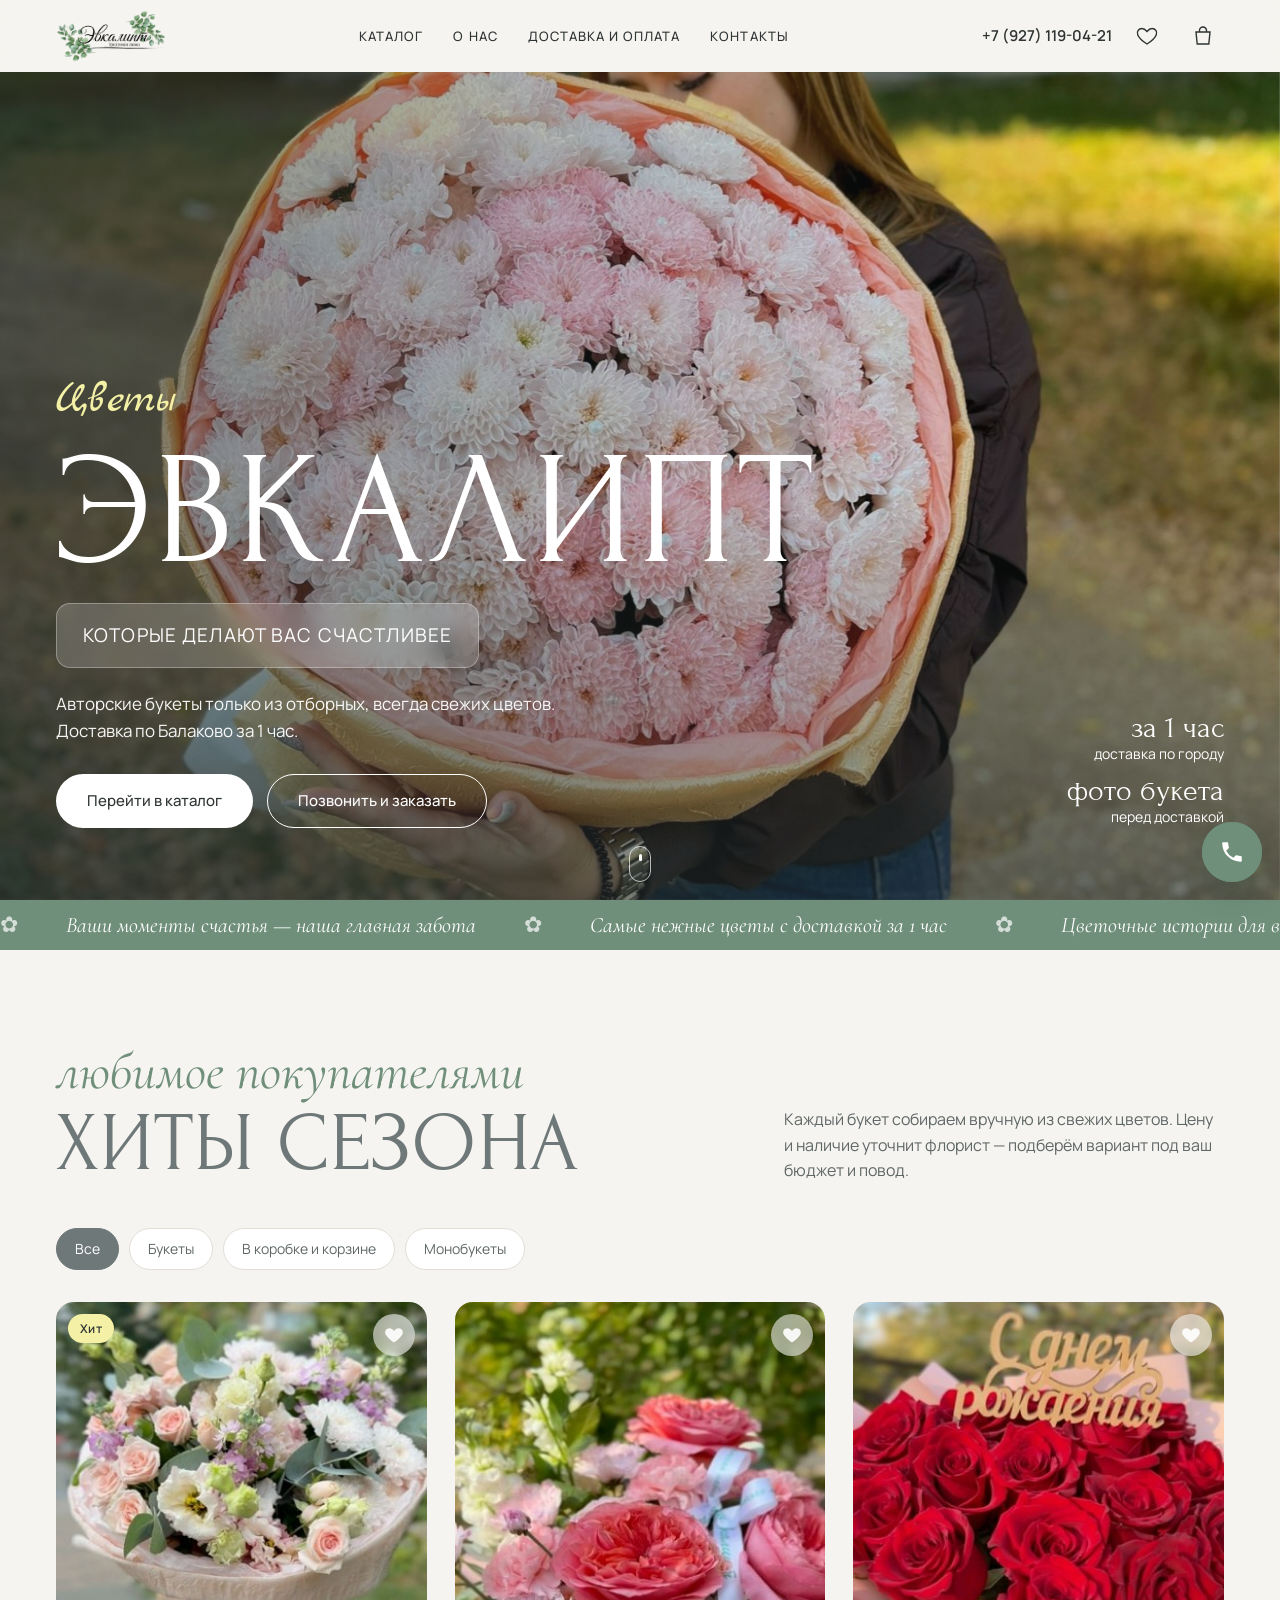
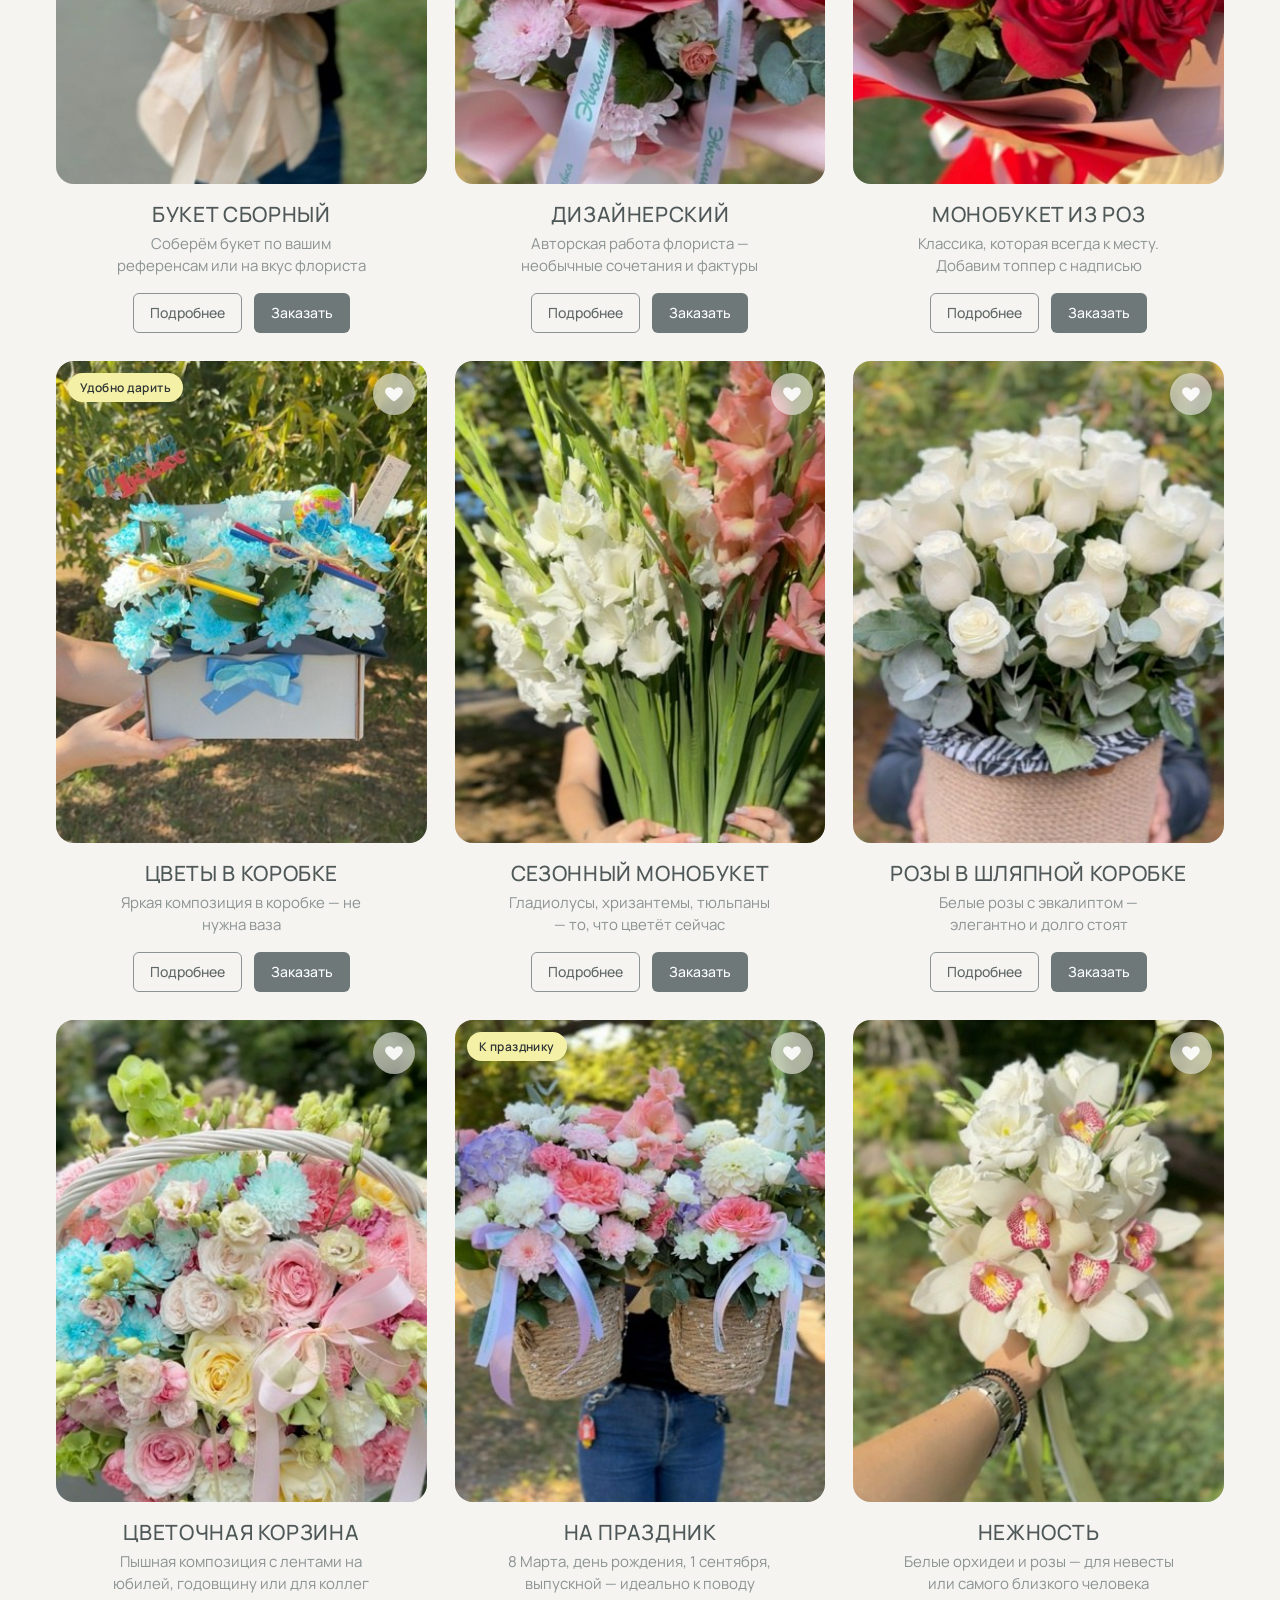
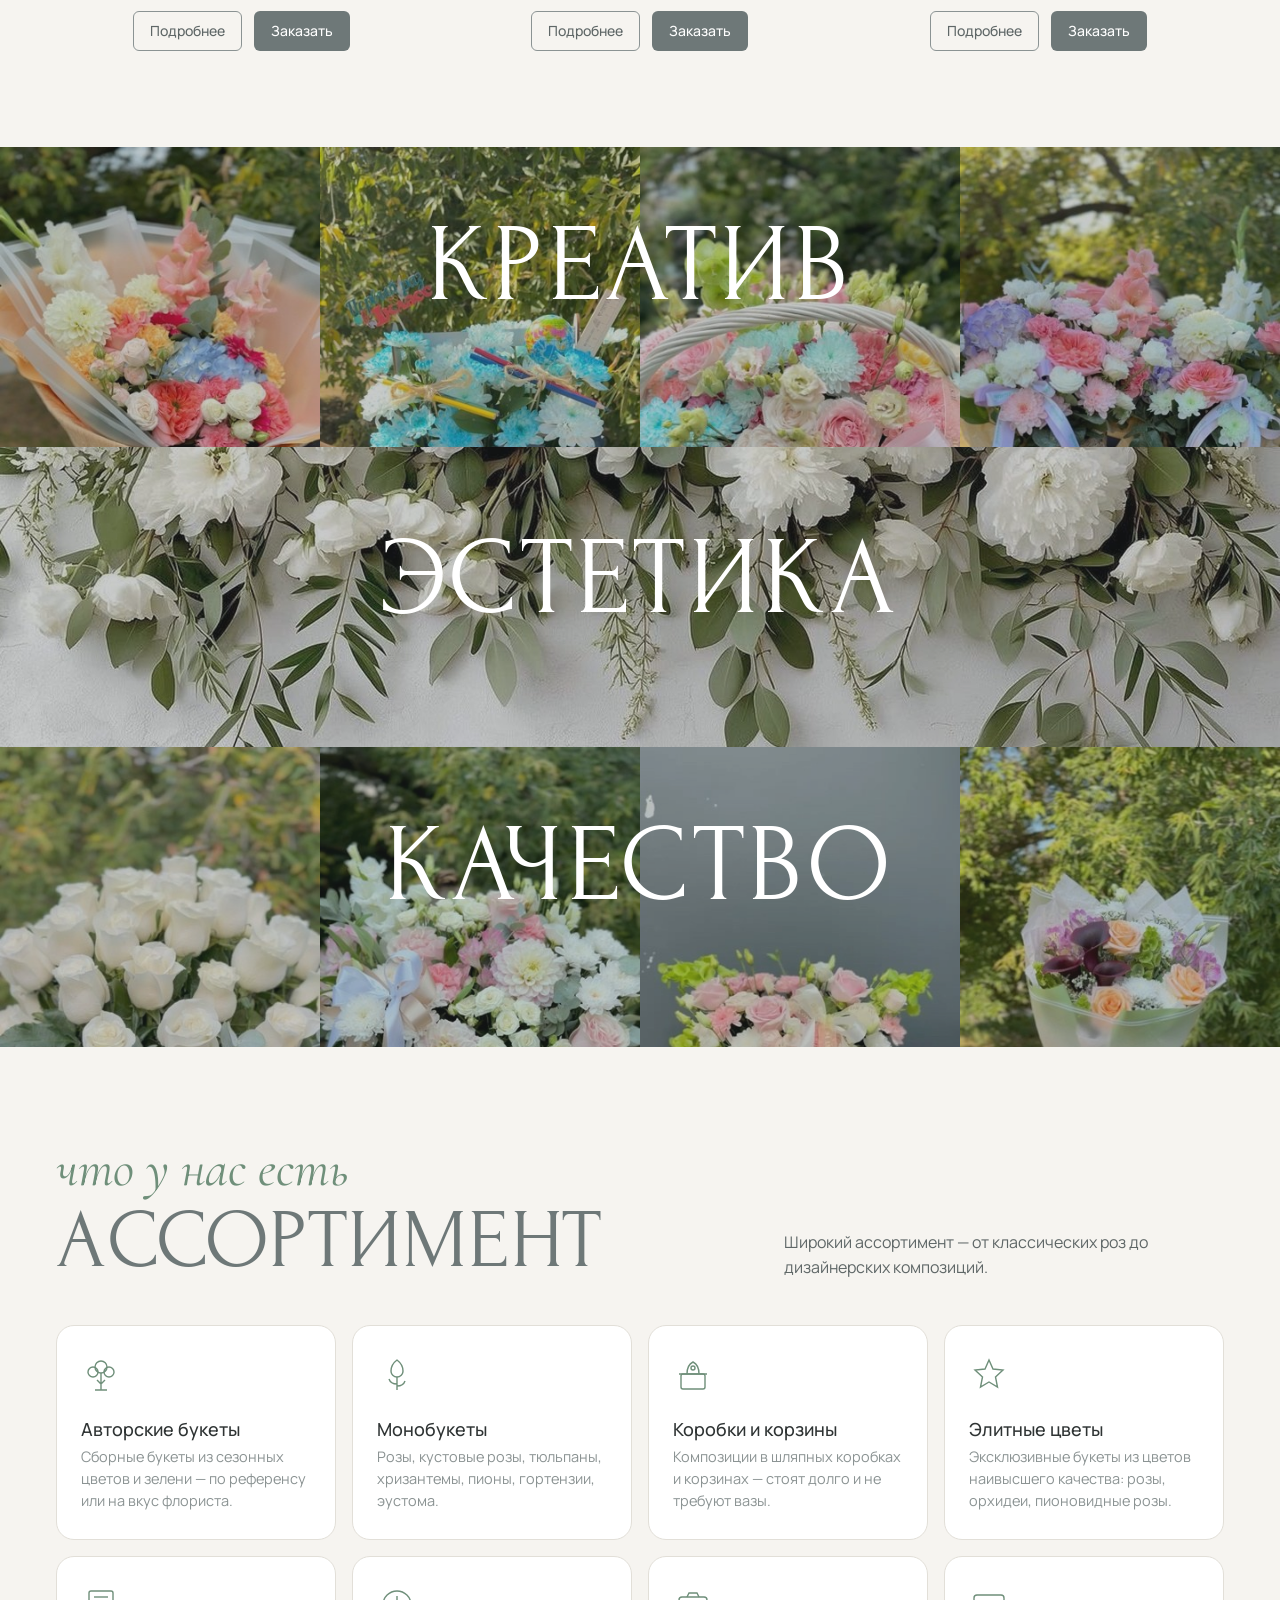
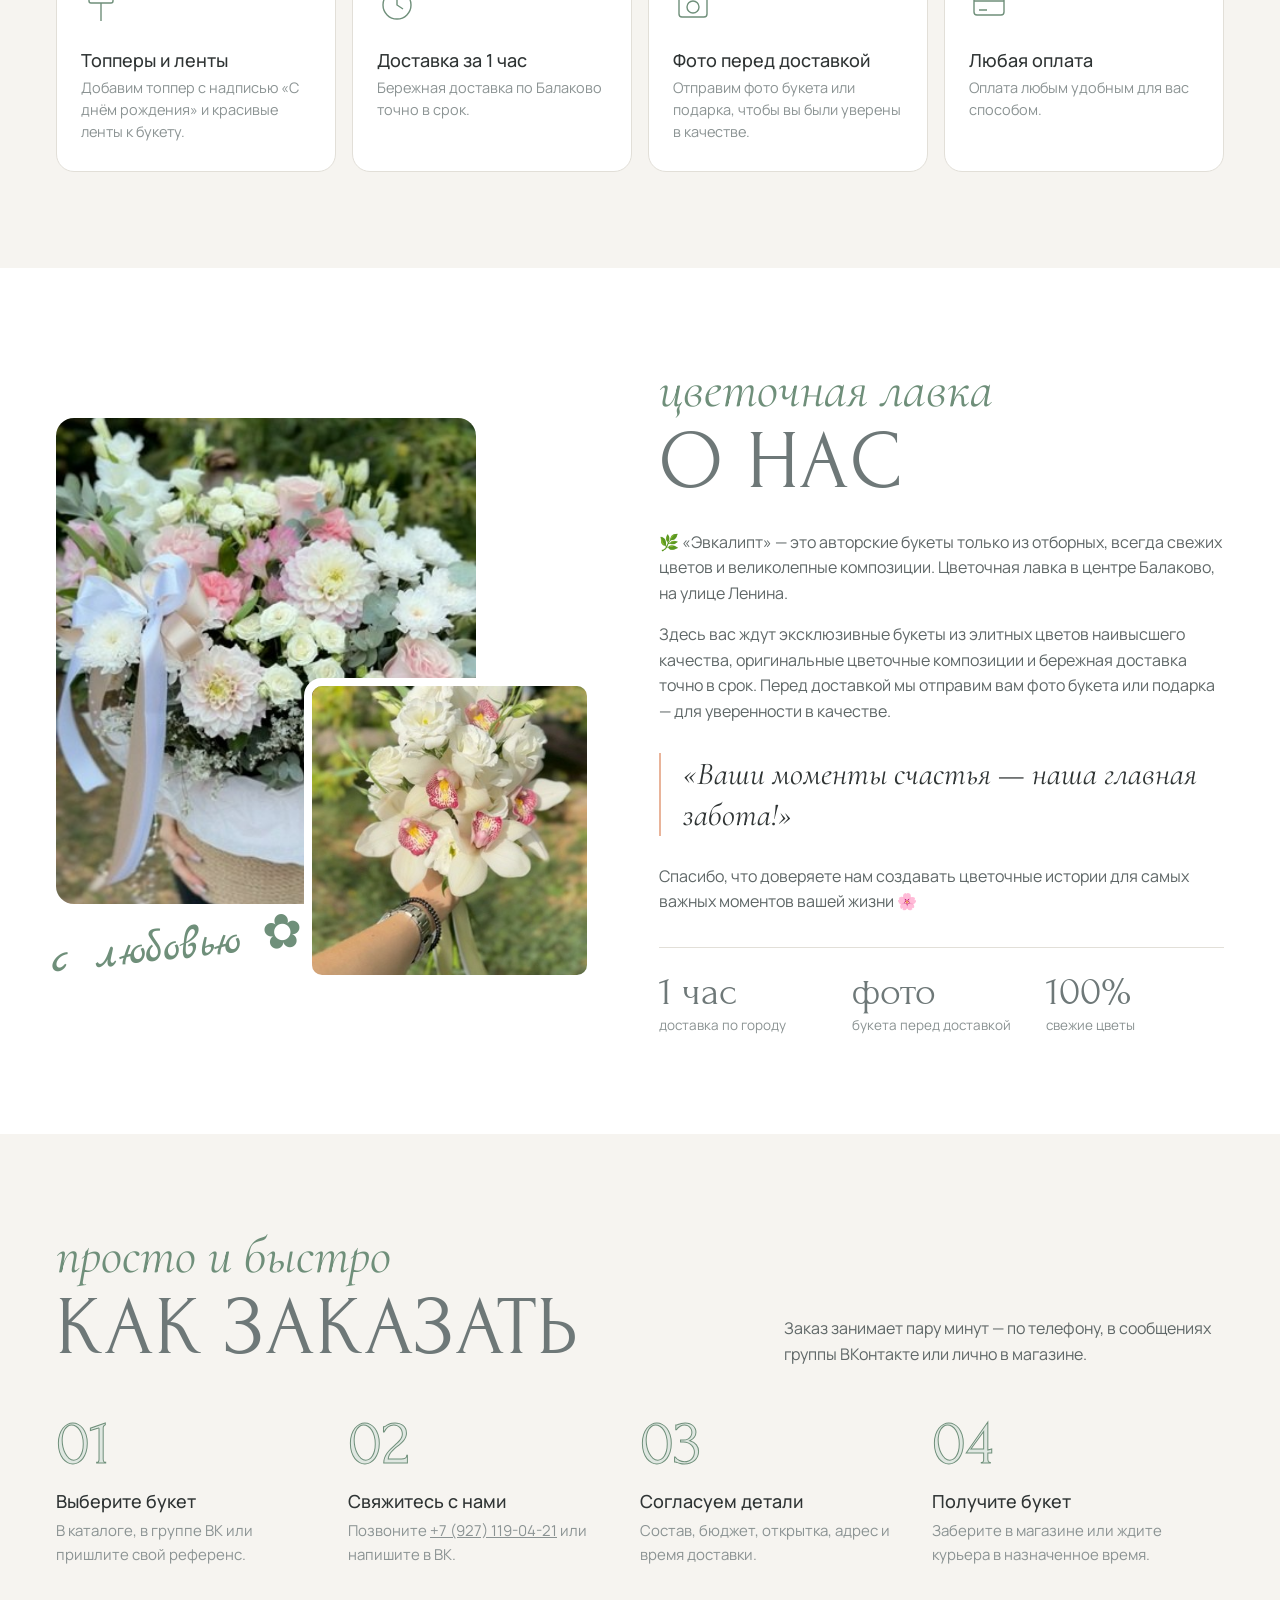
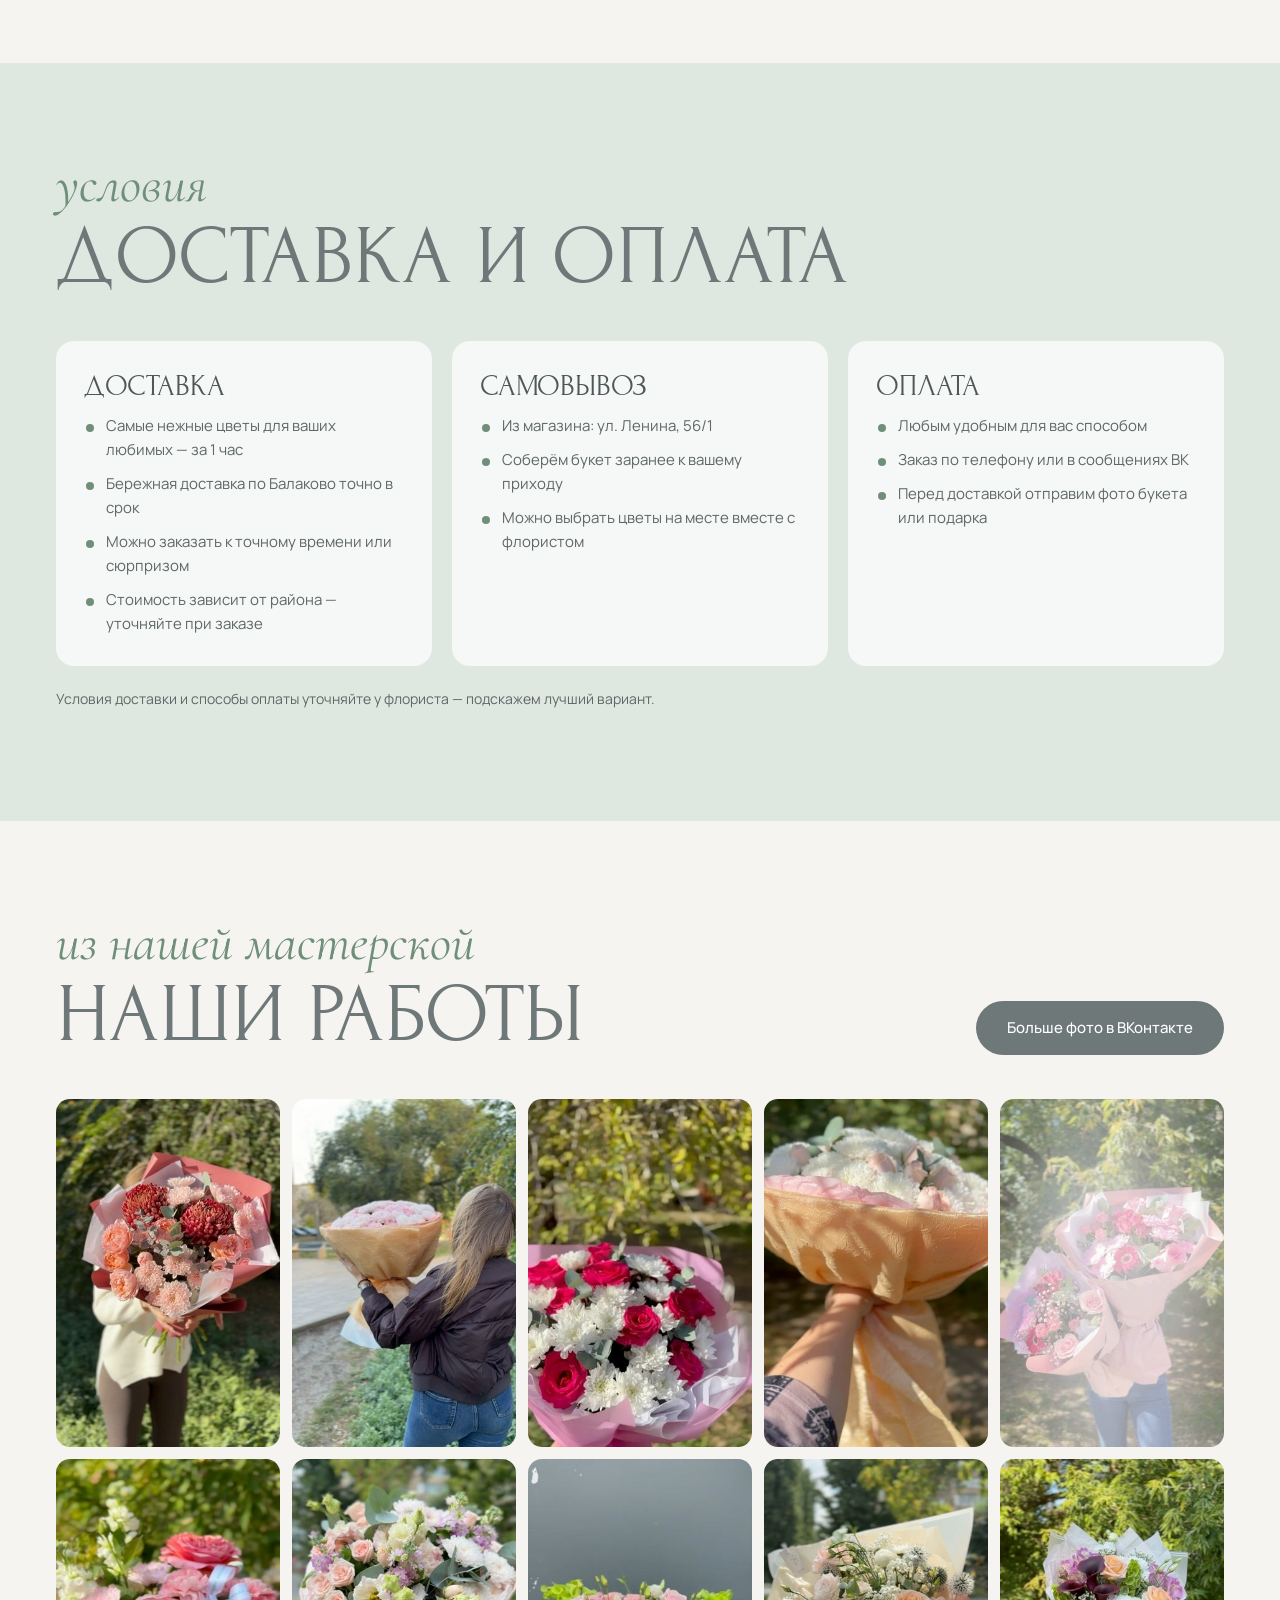
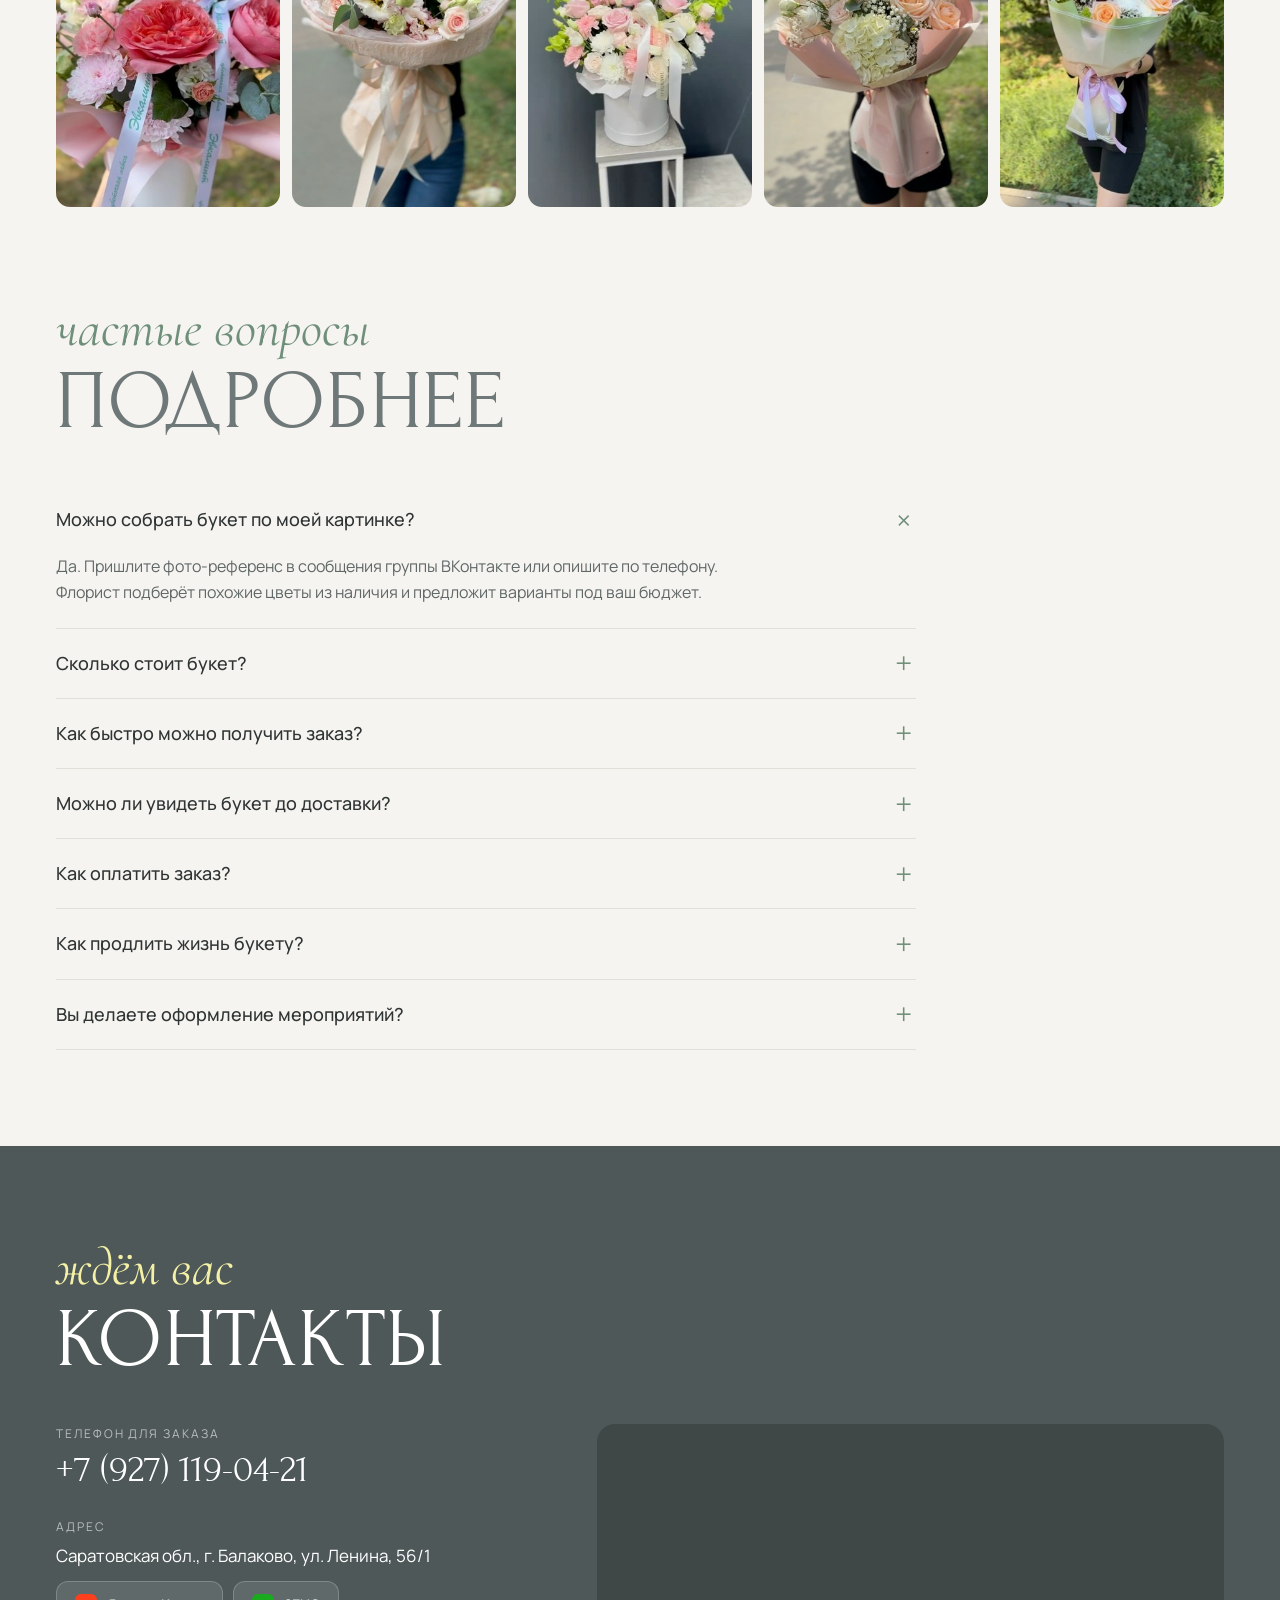
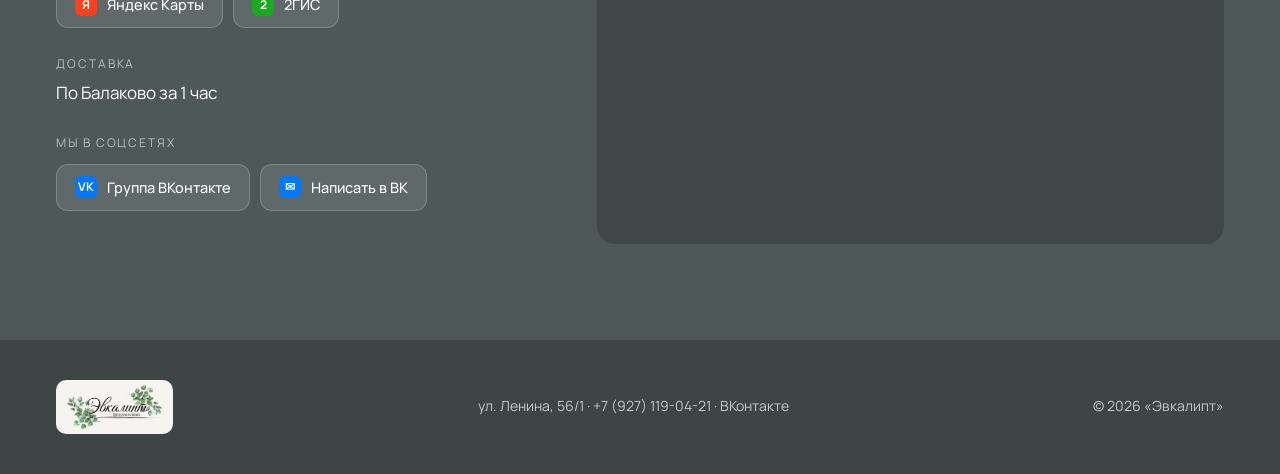
==== commit 112bef39: "Главный экран: «Эвкалипт» крупно, «Цветы» рукописным Co-Authored-By: Claude Opus 5.5 <noreply@anthro" ====
--- a/index.html
+++ b/index.html
@@ -94,7 +94,7 @@
 .hero > .wrap { width: 100%; }
 .hero-inner { display: grid; gap: 22px; max-width: 760px; }
 .hero-kicker { font: 400 clamp(30px, 4vw, 44px)/1 var(--f-hand); color: var(--lemon); }
-.hero h1 { margin: 0; font: 400 clamp(76px, 15vw, 190px)/.85 var(--f-display); letter-spacing: .02em; text-transform: uppercase; }
+.hero h1 { margin: 0; font: 400 clamp(52px, 12.5vw, 170px)/.85 var(--f-display); letter-spacing: .02em; text-transform: uppercase; }
 .hero-glass { display: inline-block; padding: 16px 26px; background: rgba(255,255,255,.18); border: 1px solid rgba(255,255,255,.3); backdrop-filter: blur(10px); -webkit-backdrop-filter: blur(10px); border-radius: 14px; font-size: clamp(15px, 1.6vw, 19px); letter-spacing: .06em; text-transform: uppercase; width: fit-content; max-width: 100%; }
 .hero-cta { display: flex; gap: 14px; flex-wrap: wrap; margin-top: 8px; }
 .hero-facts { position: absolute; right: max(16px, calc((100vw - 1200px) / 2 + 16px)); bottom: 72px; display: grid; gap: 10px; text-align: right; font-size: 14px; }
@@ -344,8 +344,8 @@
     <div class="bg ph"><img src="img/hero.jpg" alt="Букет из 15 розовых хризантем от «Эвкалипта»" fetchpriority="high"></div>
     <div class="wrap">
       <div class="hero-inner">
-        <div class="hero-kicker">Эвкалипт</div>
-        <h1>Цветы</h1>
+        <div class="hero-kicker">Цветы</div>
+        <h1>Эвкалипт</h1>
         <div class="hero-glass">которые делают вас счастливее</div>
         <p style="margin:0;max-width:520px;font-size:17px;opacity:.95">Авторские букеты только из отборных, всегда свежих цветов. Доставка по Балаково за 1 час.</p>
         <div class="hero-cta">
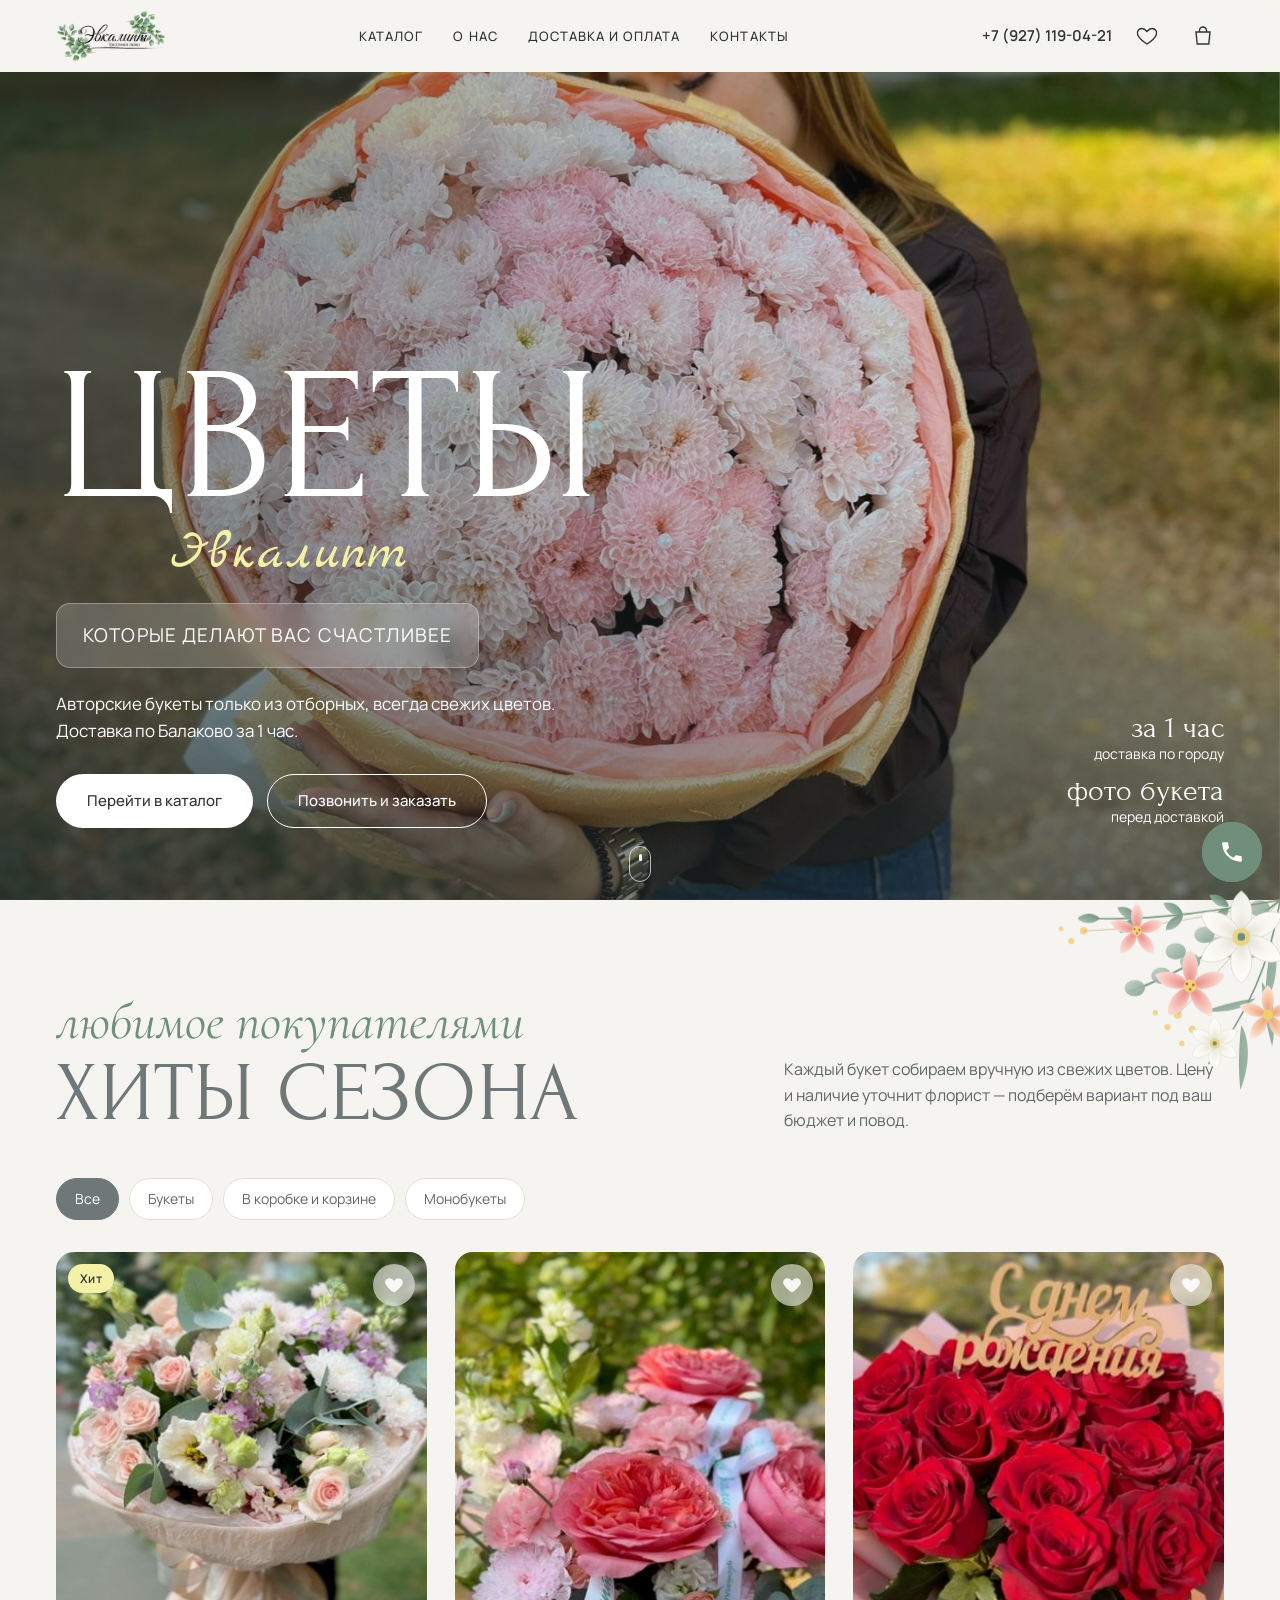
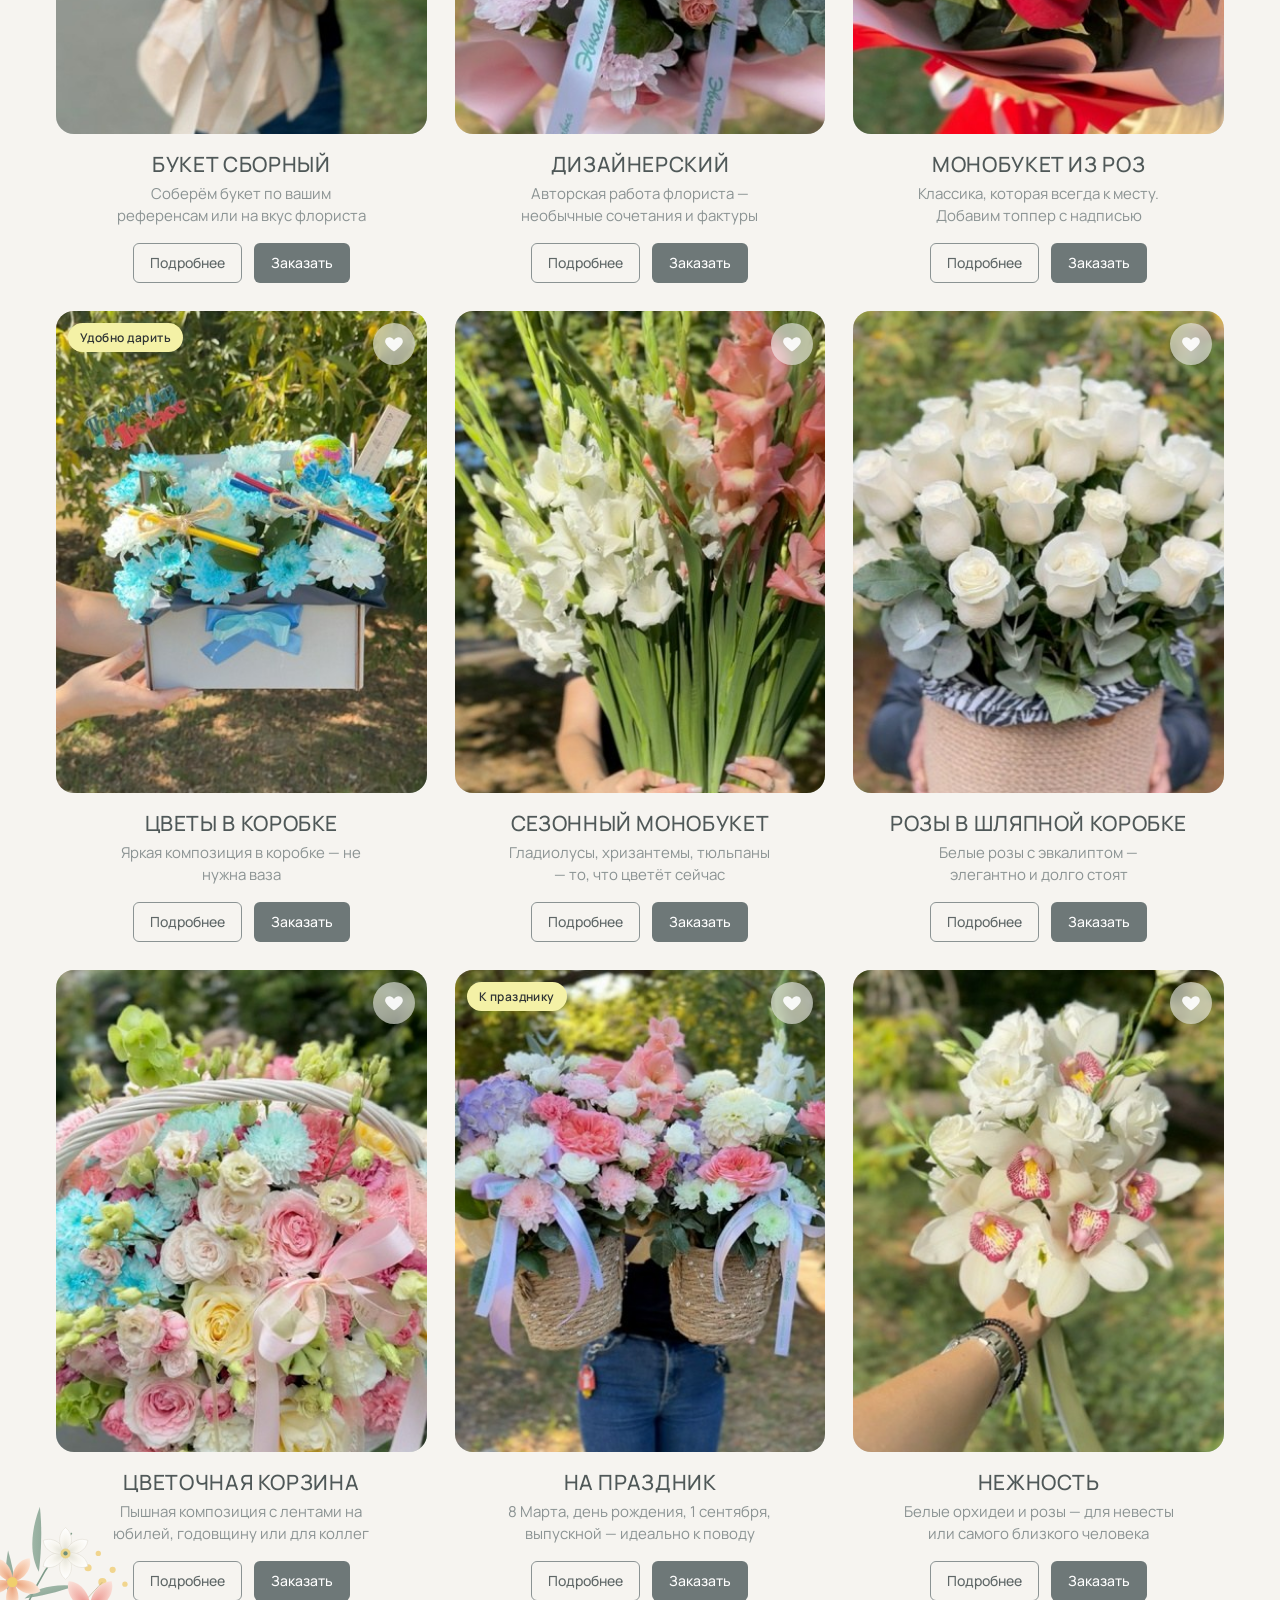
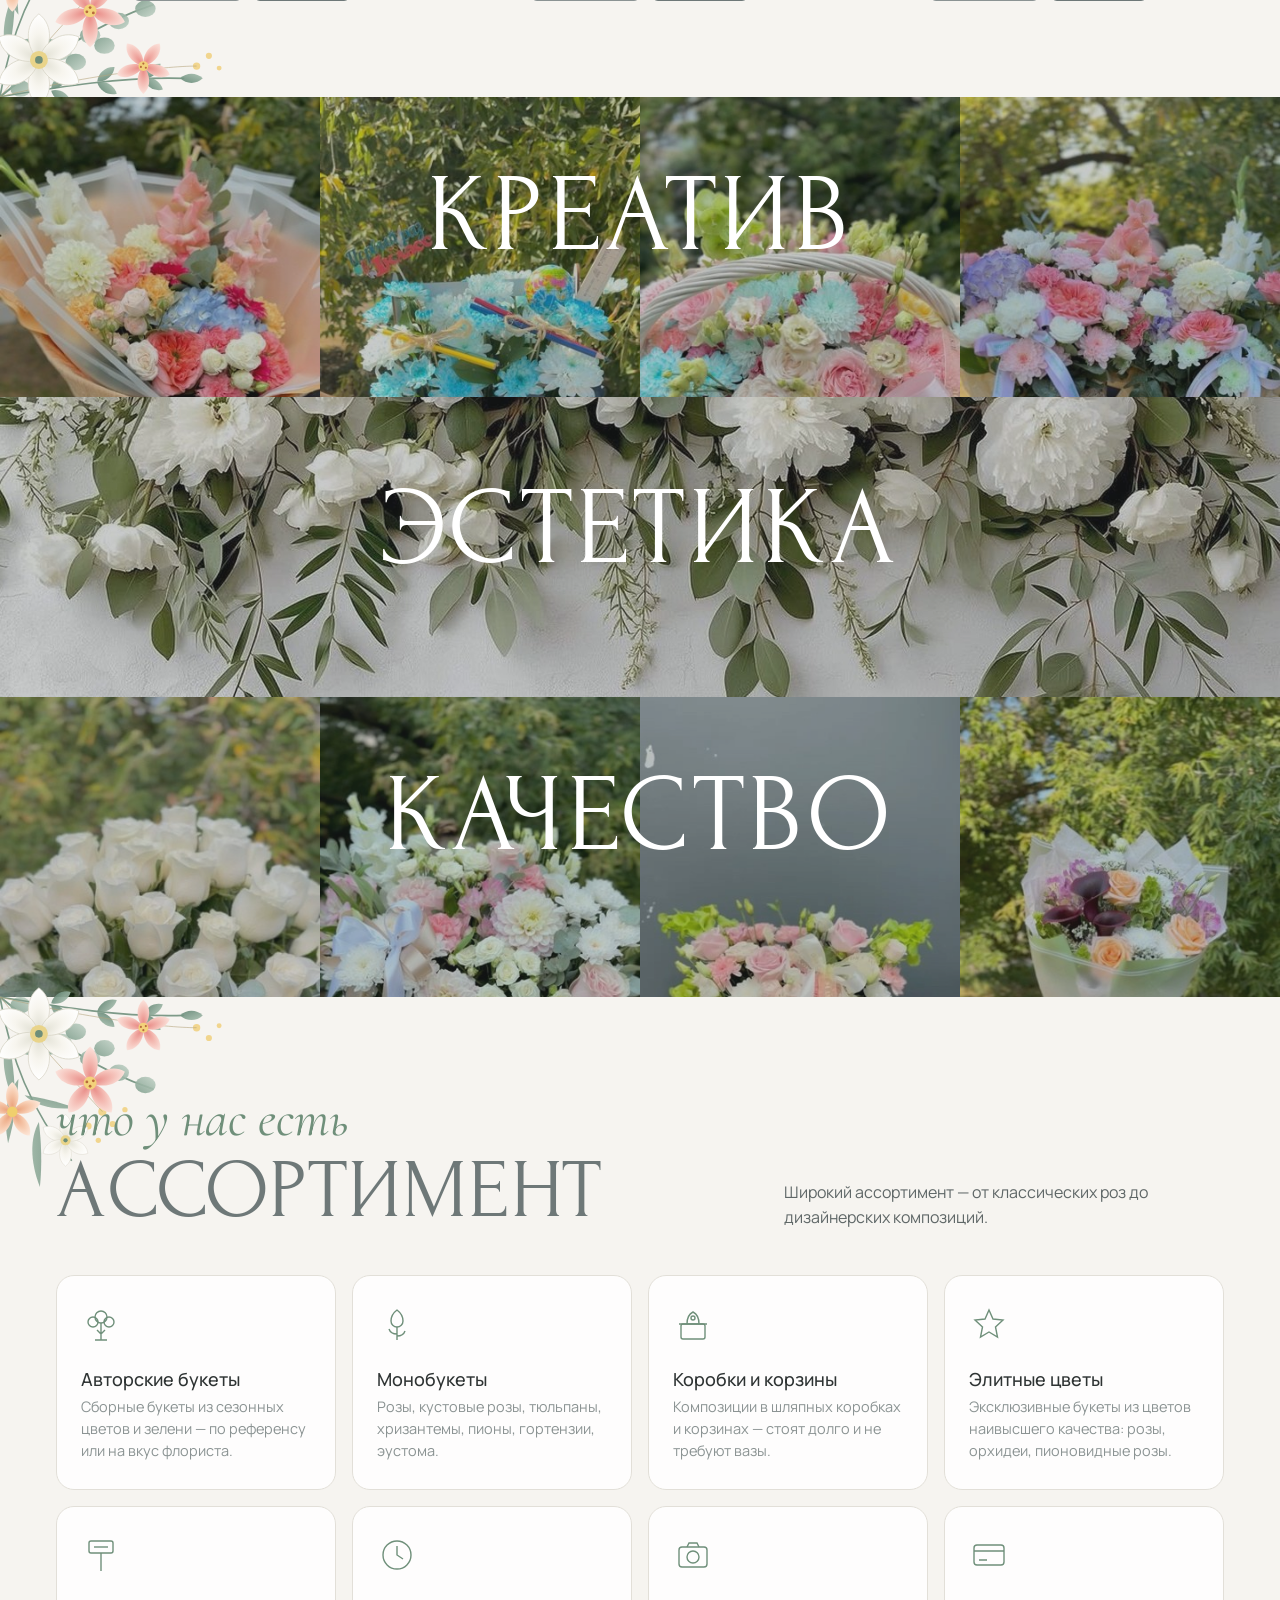
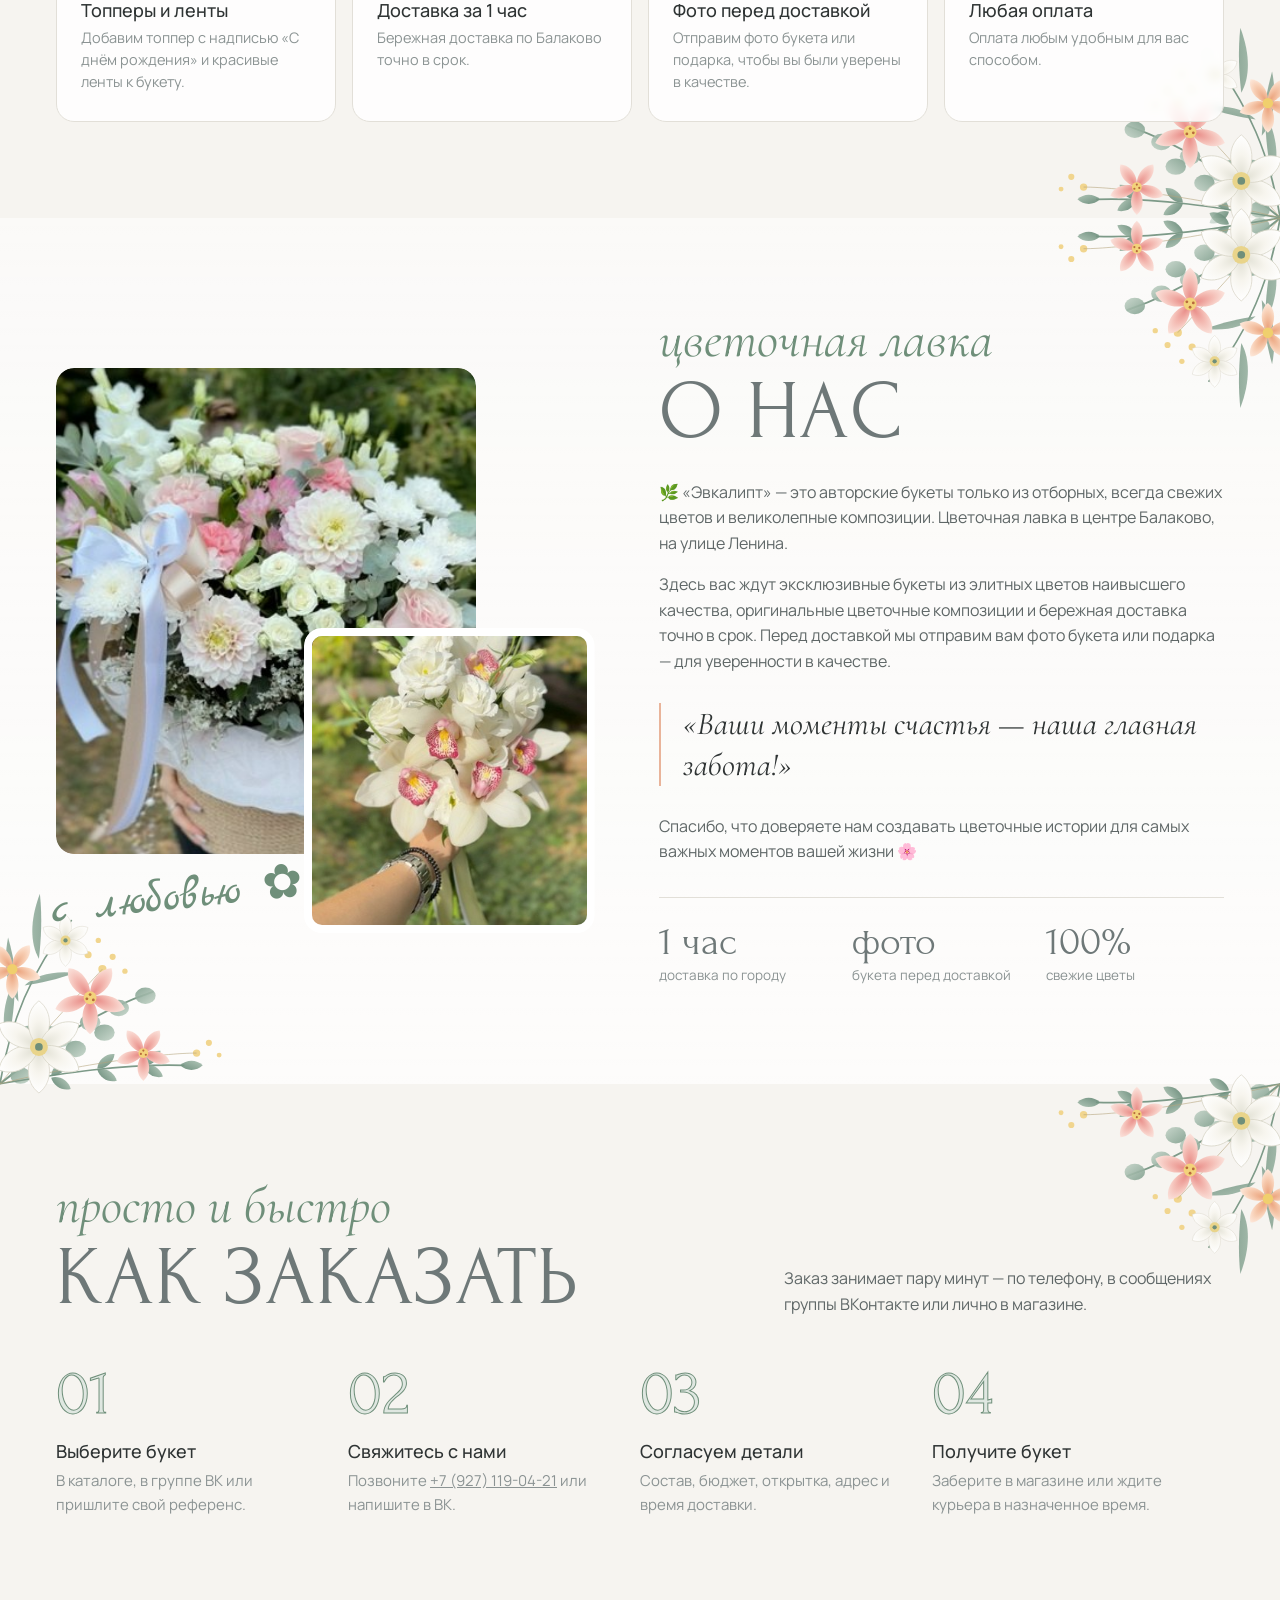
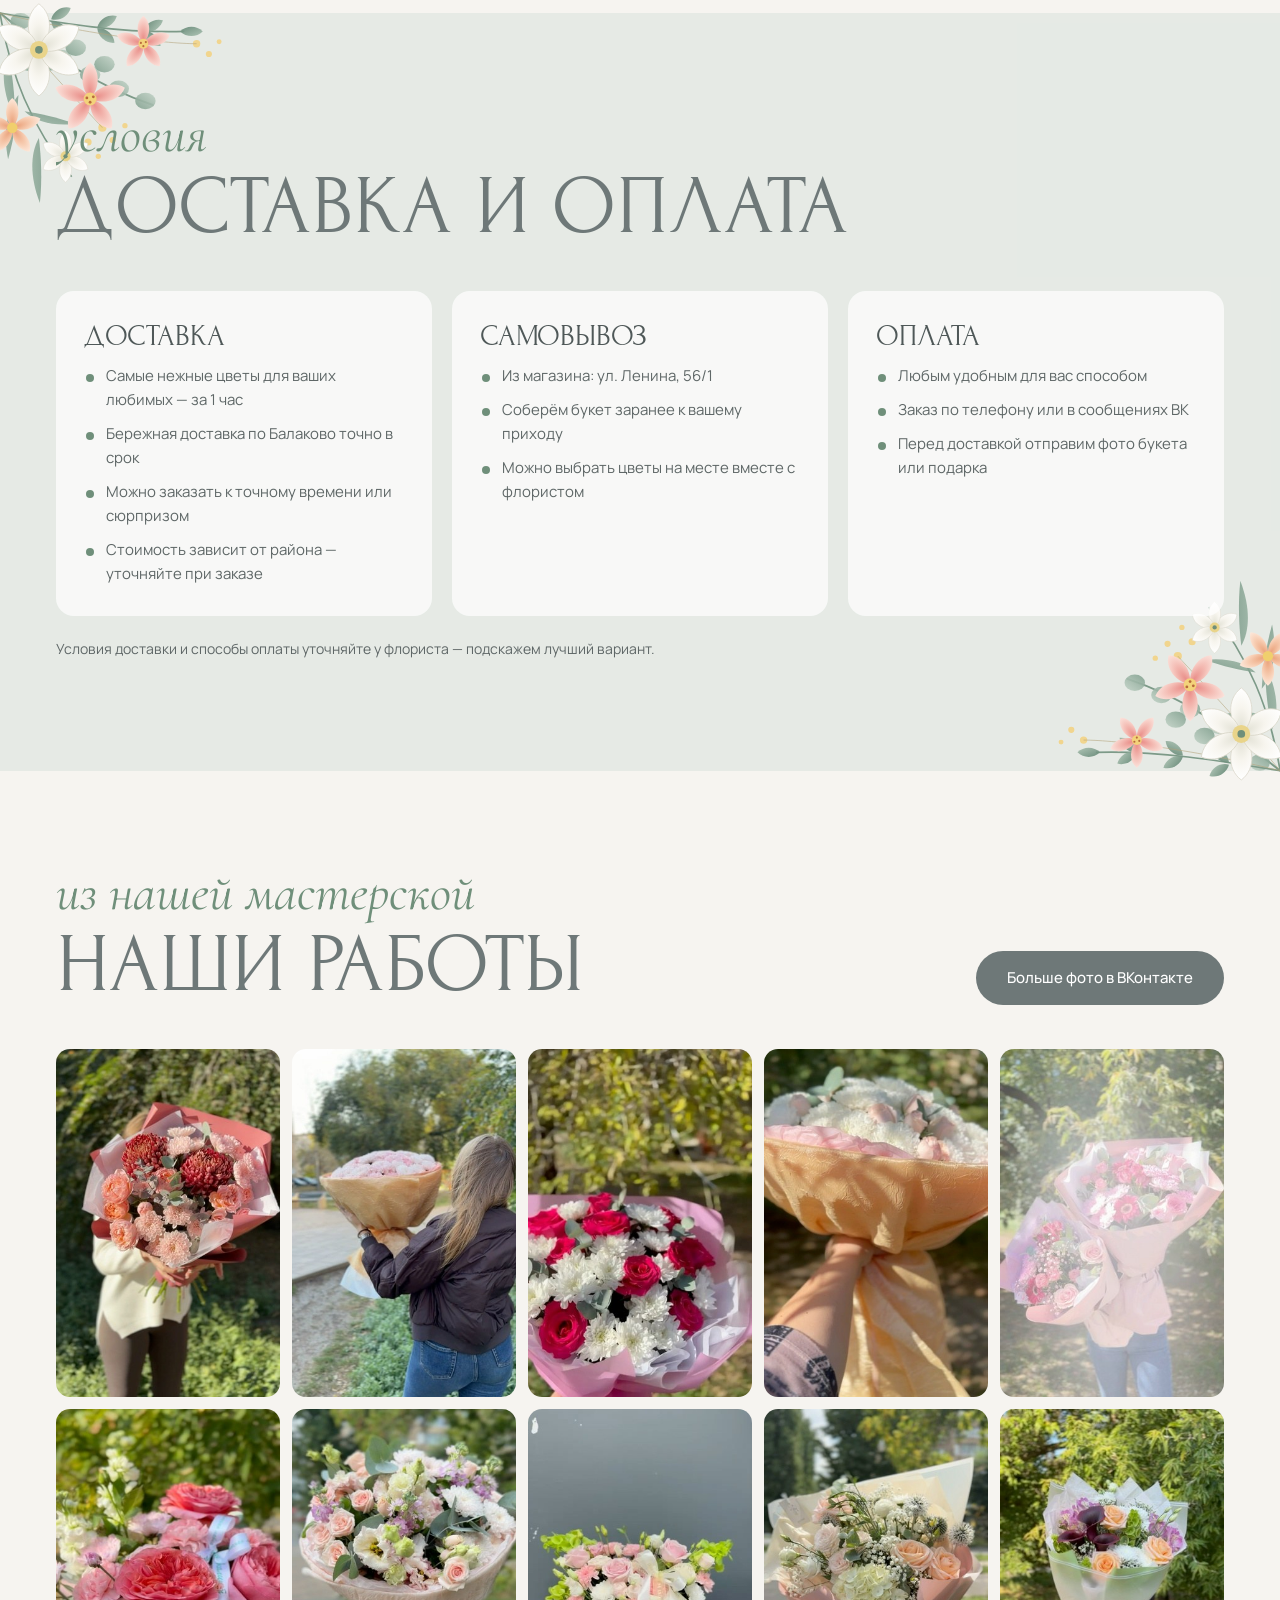
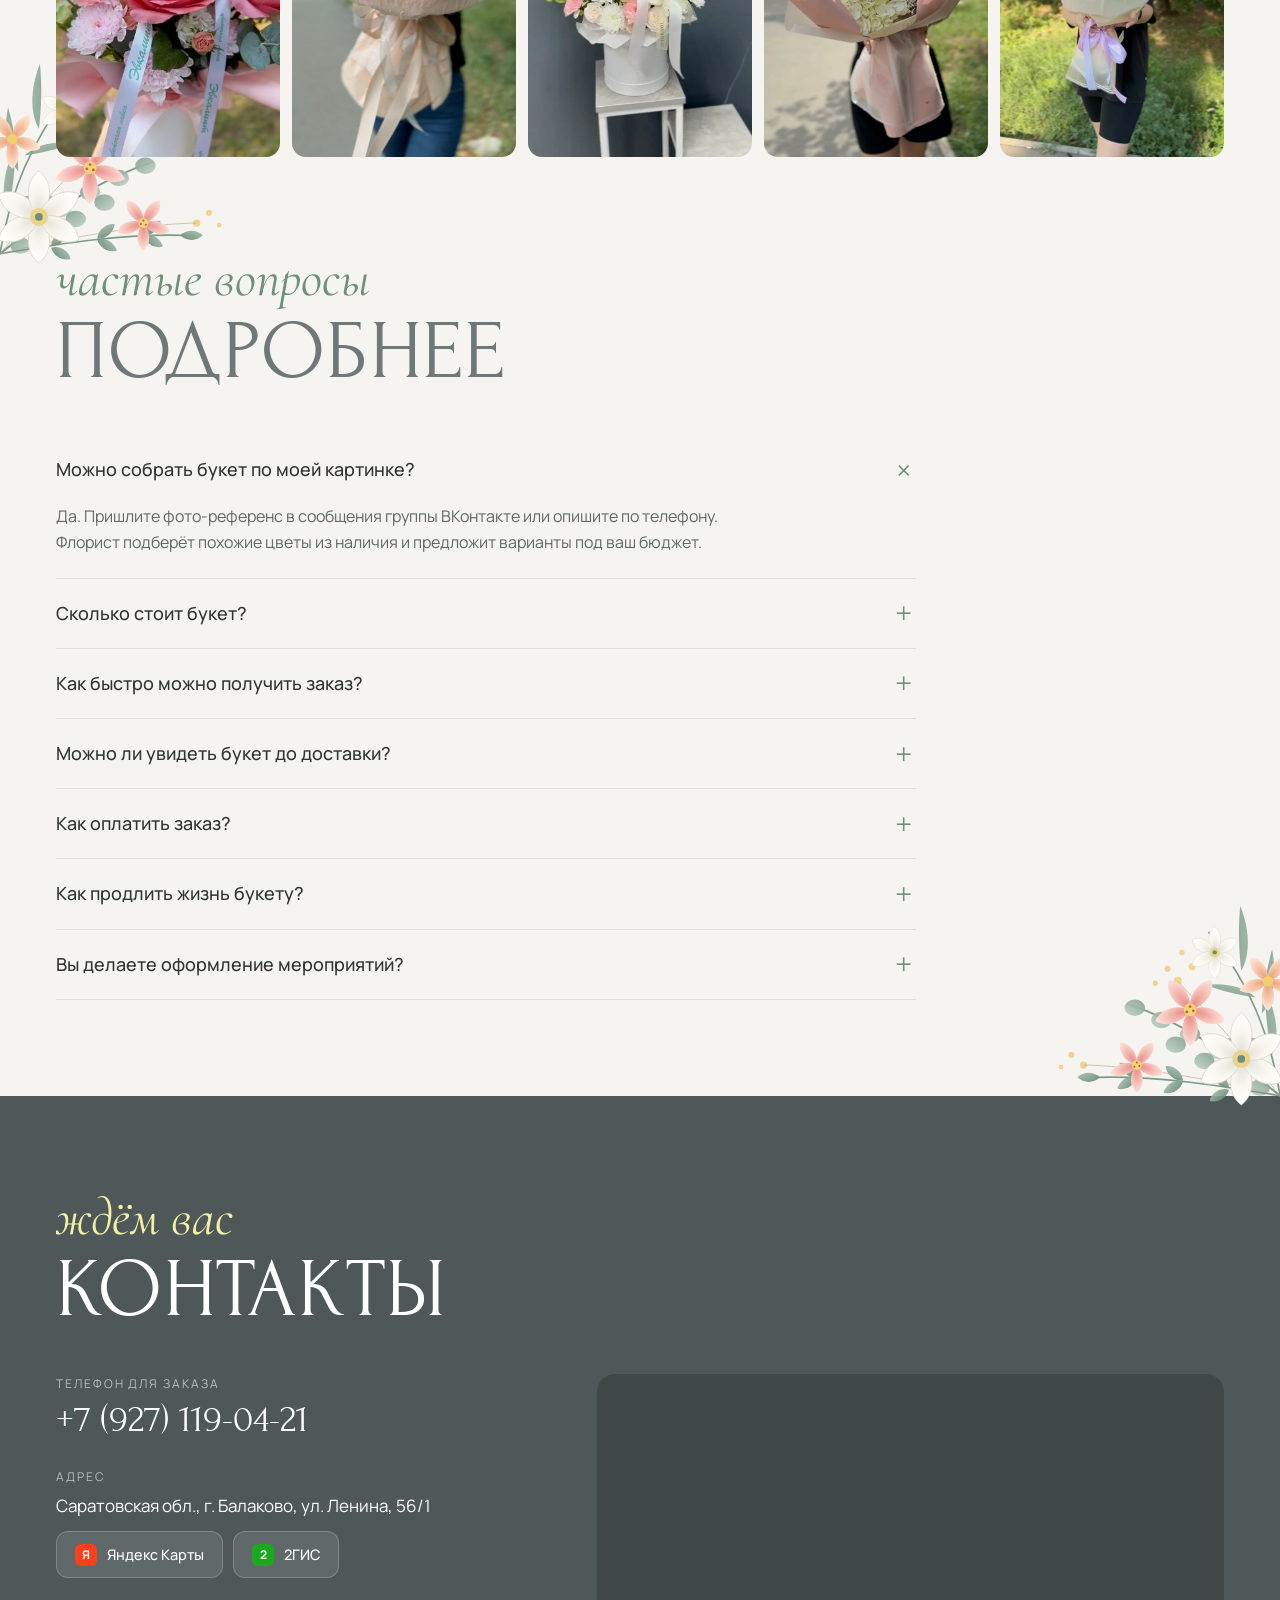
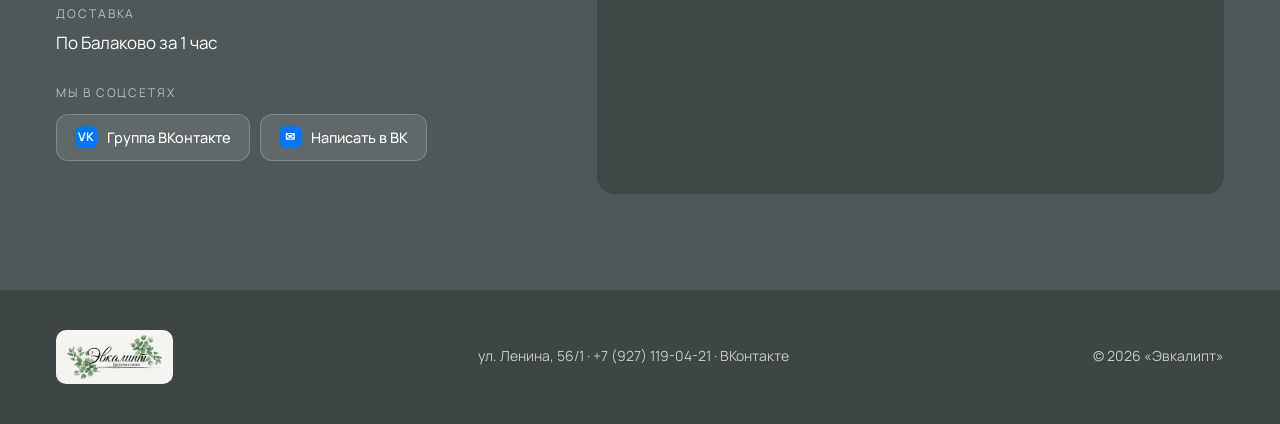
==== commit 0c79c48d: "Живой фон с цветами, эффекты, прежний дизайн заголовка - Заголовок: «ЦВЕТЫ» крупно, под ним рукописн" ====
--- a/index.html
+++ b/index.html
@@ -93,8 +93,14 @@
 .hero::after { content: ""; position: absolute; inset: 0; z-index: -1; background: linear-gradient(90deg, rgba(40,46,46,.62) 0%, rgba(40,46,46,.25) 55%, rgba(40,46,46,.05) 100%), linear-gradient(180deg, rgba(40,46,46,0) 50%, rgba(40,46,46,.45) 100%); }
 .hero > .wrap { width: 100%; }
 .hero-inner { display: grid; gap: 22px; max-width: 760px; }
-.hero-kicker { font: 400 clamp(30px, 4vw, 44px)/1 var(--f-hand); color: var(--lemon); }
-.hero h1 { margin: 0; font: 400 clamp(52px, 12.5vw, 170px)/.85 var(--f-display); letter-spacing: .02em; text-transform: uppercase; }
+.hero-kicker { font: 400 clamp(34px, 4.6vw, 54px)/1 var(--f-hand); color: var(--lemon); margin: -14px 0 0 clamp(40px, 9vw, 150px); clip-path: inset(0 100% 0 0); animation: write 1.6s .9s cubic-bezier(.6,.1,.3,1) forwards; }
+@keyframes write { to { clip-path: inset(0 -5% 0 0); } }
+.split span { display: inline-block; opacity: 0; transform: translateY(.35em) rotate(4deg); filter: blur(8px); animation: letter .9s cubic-bezier(.2,.7,.2,1) forwards; animation-delay: calc(var(--i) * 90ms + .15s); }
+@keyframes letter { to { opacity: 1; transform: none; filter: none; } }
+.hero-glass, .hero-inner > p, .hero-cta { opacity: 0; animation: up .9s 1.4s ease forwards; }
+.hero-inner > p { animation-delay: 1.55s; } .hero-cta { animation-delay: 1.7s; }
+@keyframes up { from { opacity: 0; transform: translateY(16px); } to { opacity: 1; transform: none; } }
+.hero h1 { margin: 0; font: 400 clamp(76px, 15vw, 190px)/.85 var(--f-display); letter-spacing: .02em; text-transform: uppercase; }
 .hero-glass { display: inline-block; padding: 16px 26px; background: rgba(255,255,255,.18); border: 1px solid rgba(255,255,255,.3); backdrop-filter: blur(10px); -webkit-backdrop-filter: blur(10px); border-radius: 14px; font-size: clamp(15px, 1.6vw, 19px); letter-spacing: .06em; text-transform: uppercase; width: fit-content; max-width: 100%; }
 .hero-cta { display: flex; gap: 14px; flex-wrap: wrap; margin-top: 8px; }
 .hero-facts { position: absolute; right: max(16px, calc((100vw - 1200px) / 2 + 16px)); bottom: 72px; display: grid; gap: 10px; text-align: right; font-size: 14px; }
@@ -103,11 +109,6 @@
 .scroll-hint::after { content: ""; position: absolute; left: 50%; top: 7px; width: 3px; height: 7px; margin-left: -1.5px; border-radius: 2px; background: #fff; animation: hint 1.8s infinite; }
 @keyframes hint { 0% { opacity: 0; transform: translateY(0); } 40% { opacity: 1; } 100% { opacity: 0; transform: translateY(10px); } }
 
-/* ====== Бегущая строка ====== */
-.marquee { background: var(--euca); color: #fff; overflow: hidden; padding: 14px 0; }
-.marquee-track { display: flex; gap: 48px; width: max-content; animation: run 38s linear infinite; font: 400 22px/1 var(--f-serif); font-style: italic; }
-.marquee-track span::before { content: "✿"; margin-right: 48px; font-style: normal; opacity: .7; }
-@keyframes run { to { transform: translateX(-50%); } }
 
 /* ====== Секции ====== */
 section { padding: 96px 0; }
@@ -163,12 +164,12 @@
 .assort-item p { margin: 0; color: var(--ink-3); font-size: 14.5px; line-height: 1.5; }
 
 /* ====== О нас ====== */
-.about { background: var(--paper); }
+.about { background: linear-gradient(180deg, rgba(255,255,255,.55), rgba(255,255,255,.75)); }
 .about-grid { display: grid; grid-template-columns: minmax(0, 1fr) minmax(0, 1.05fr); gap: 64px; align-items: center; }
 .about-pics { position: relative; aspect-ratio: 1/1.05; }
 .about-pics .ph { position: absolute; border-radius: var(--radius); overflow: hidden; }
 .about-pics .p1 { inset: 0 22% 14% 0; }
-.about-pics .p2 { inset: 46% 0 0 46%; border: 8px solid var(--paper); }
+.about-pics .p2 { inset: 46% 0 0 46%; border: 8px solid #fff; }
 .about-pics .hand { position: absolute; left: -6px; bottom: 2%; font: 400 clamp(34px, 4vw, 48px)/1 var(--f-hand); color: var(--euca); transform: rotate(-6deg); }
 .about-text p { color: var(--ink-2); margin: 0 0 16px; }
 .about-text .quote { font: italic 400 clamp(24px, 2.6vw, 32px)/1.3 var(--f-serif); color: var(--ink); margin: 28px 0; padding-left: 22px; border-left: 2px solid var(--peach); }
@@ -184,7 +185,7 @@
 .step p { margin: 0; color: var(--ink-3); font-size: 15px; }
 
 /* ====== Доставка ====== */
-.delivery { background: var(--euca-soft); }
+.delivery { background: rgba(223,231,225,.72); }
 .deliv-grid { display: grid; grid-template-columns: repeat(3, minmax(0, 1fr)); gap: 20px; }
 .deliv-card { background: rgba(255,255,255,.7); border-radius: var(--radius); padding: 30px 28px; }
 .deliv-card h4 { margin: 0 0 12px; font: 400 30px/1.05 var(--f-display); text-transform: uppercase; color: var(--slate-dark); }
@@ -266,6 +267,52 @@
   *, *::before, *::after { animation: none !important; transition: none !important; }
   .rv { opacity: 1; transform: none; }
 }
+
+
+/* ====== Живой фон: цветы и лепестки ====== */
+main > section:not(.hero):not(.bands):not(.contacts) { position: relative; isolation: isolate; }
+main > section > .wrap { position: relative; z-index: 2; }
+.petals { position: fixed; inset: 0; z-index: 0; pointer-events: none; overflow: hidden; }
+main, footer { position: relative; z-index: 1; }
+.petal { position: absolute; top: -12vh; left: 0; width: var(--s); height: var(--s); opacity: var(--o); animation: fall var(--t) linear var(--dl) infinite; will-change: transform; }
+.petal svg { width: 100%; height: 100%; animation: spin var(--t2) ease-in-out infinite alternate; }
+@keyframes fall { from { transform: translate3d(var(--x0), 0, 0); } to { transform: translate3d(var(--x1), 125vh, 0); } }
+@keyframes spin { from { transform: rotate(-40deg) scale(.9); } to { transform: rotate(220deg) scale(1.05); } }
+
+.bloom { position: absolute; z-index: 1; width: clamp(170px, 24vw, 360px); aspect-ratio: 1; pointer-events: none; }
+.bloom.tr { top: 0; right: 0; }
+.bloom.tl { top: 0; left: 0; transform: scaleX(-1); }
+.bloom.br { bottom: 0; right: 0; transform: scaleY(-1); }
+.bloom.bl { bottom: 0; left: 0; transform: scale(-1); }
+.bloom svg { width: 100%; height: 100%; overflow: visible; }
+.bloom .part { transform: scale(0) rotate(-25deg); opacity: 0; transform-origin: 300px 0; transition: transform 1.6s cubic-bezier(.2,.8,.2,1), opacity 1s ease; transition-delay: var(--d); }
+.bloom.on .part { transform: none; opacity: 1; }
+.bloom .sway { transform-origin: 300px 0; animation: sway 7s ease-in-out infinite alternate; animation-delay: var(--sd, 0s); }
+@keyframes sway { from { transform: rotate(-2.5deg); } to { transform: rotate(2.5deg); } }
+.bloom .bob { transform-box: fill-box; transform-origin: center; animation: bob 5s ease-in-out infinite alternate; animation-delay: var(--sd, 0s); }
+@keyframes bob { from { transform: rotate(-6deg) scale(.97); } to { transform: rotate(6deg) scale(1.03); } }
+
+/* ====== Дополнительные эффекты ====== */
+.card .ph { transition: transform .5s cubic-bezier(.2,.7,.2,1), box-shadow .5s; }
+.card:hover .ph { transform: translateY(-6px); box-shadow: 0 26px 50px -28px rgba(47,52,52,.55); }
+.card .ph::after { content: ""; position: absolute; inset: 0; background: linear-gradient(115deg, transparent 35%, rgba(255,255,255,.45) 50%, transparent 65%); transform: translateX(-120%); transition: transform 1s ease; pointer-events: none; }
+.card:hover .ph::after { transform: translateX(120%); }
+.btn-dark, .btn-light { position: relative; overflow: hidden; }
+.btn-dark::after, .btn-light::after { content: ""; position: absolute; top: 0; bottom: 0; width: 40%; left: -60%; background: linear-gradient(90deg, transparent, rgba(255,255,255,.45), transparent); transform: skewX(-20deg); transition: left .7s ease; }
+.btn-dark:hover::after, .btn-light:hover::after { left: 130%; }
+.sec-title { overflow: hidden; }
+.rv .sec-title em, .sec-head.rv .sec-title em { transition: opacity 1s .1s, transform 1s .1s; }
+.sec-head.rv:not(.in) .sec-title em { opacity: 0; transform: translateX(-24px); }
+.ph.reveal { clip-path: inset(0 0 100% 0 round var(--radius)); transition: clip-path 1.2s cubic-bezier(.7,0,.2,1); }
+.in .ph.reveal, .ph.reveal.in { clip-path: inset(0 0 0 0 round var(--radius)); }
+.gallery .ph { transition: transform .5s, box-shadow .5s; }
+.gallery .ph:hover { transform: translateY(-6px) rotate(-1deg); box-shadow: 0 22px 40px -24px rgba(47,52,52,.5); }
+.assort-item { background: rgba(255,255,255,.82); backdrop-filter: blur(4px); -webkit-backdrop-filter: blur(4px); }
+.assort-item svg { transition: transform .6s cubic-bezier(.2,.7,.2,1); }
+.assort-item:hover svg { transform: rotate(-12deg) scale(1.12); }
+.hero .bg { will-change: transform; }
+@media (max-width: 560px) { .bloom { width: 150px; opacity: .85; } }
+@media (prefers-reduced-motion: reduce) { .petals { display: none; } .bloom .part { transform: none; opacity: 1; } .split span, .hero-kicker, .hero-glass, .hero-inner > p, .hero-cta { opacity: 1; clip-path: none; filter: none; transform: none; } }
 
 /* ====== Адаптив ====== */
 @media (max-width: 1080px) {
@@ -304,6 +351,49 @@
 </style>
 </head>
 <body>
+<svg width="0" height="0" style="position:absolute" aria-hidden="true">
+  <defs>
+    <radialGradient id="gPink" cx="50%" cy="80%" r="80%"><stop offset="0" stop-color="#e98f8a"/><stop offset=".55" stop-color="#f4bdb5"/><stop offset="1" stop-color="#fbe3dc"/></radialGradient>
+    <radialGradient id="gPeach" cx="50%" cy="80%" r="80%"><stop offset="0" stop-color="#eba57f"/><stop offset=".6" stop-color="#f7cdb2"/><stop offset="1" stop-color="#fde9dc"/></radialGradient>
+    <radialGradient id="gWhite" cx="50%" cy="85%" r="85%"><stop offset="0" stop-color="#e3e2d6"/><stop offset=".5" stop-color="#f7f5ee"/><stop offset="1" stop-color="#ffffff"/></radialGradient>
+    <linearGradient id="gLeaf" x1="0" y1="0" x2="1" y2="1"><stop offset="0" stop-color="#a9c0b0"/><stop offset="1" stop-color="#5f8370"/></linearGradient>
+    <linearGradient id="gLeaf2" x1="0" y1="0" x2="1" y2="1"><stop offset="0" stop-color="#c3d3c7"/><stop offset="1" stop-color="#7f9e8c"/></linearGradient>
+    <g id="petalP"><path d="M0 0C-9-10-10-26 0-34 10-26 9-10 0 0z" fill="url(#gPink)"/></g>
+    <g id="petalW"><path d="M0 0C-10-9-12-27 0-36 12-27 10-9 0 0z" fill="url(#gWhite)" stroke="#d9d6c8" stroke-width=".6"/></g>
+    <g id="petalO"><path d="M0 0C-9-10-10-26 0-34 10-26 9-10 0 0z" fill="url(#gPeach)"/></g>
+    <g id="flP"><use href="#petalP"/><use href="#petalP" transform="rotate(72)"/><use href="#petalP" transform="rotate(144)"/><use href="#petalP" transform="rotate(216)"/><use href="#petalP" transform="rotate(288)"/><circle r="6" fill="#f3d27a"/><g fill="#b86a3c"><circle cx="-3" cy="-2" r="1.3"/><circle cx="3" cy="-1" r="1.3"/><circle cx="0" cy="3" r="1.3"/></g></g>
+    <g id="flO"><use href="#petalO"/><use href="#petalO" transform="rotate(72)"/><use href="#petalO" transform="rotate(144)"/><use href="#petalO" transform="rotate(216)"/><use href="#petalO" transform="rotate(288)"/><circle r="6" fill="#f0cf6d"/></g>
+    <g id="flW"><use href="#petalW"/><use href="#petalW" transform="rotate(60)"/><use href="#petalW" transform="rotate(120)"/><use href="#petalW" transform="rotate(180)"/><use href="#petalW" transform="rotate(240)"/><use href="#petalW" transform="rotate(300)"/><circle r="7" fill="#e9d48a"/><circle r="3" fill="#6f8f7a"/></g>
+    <g id="leafE"><path d="M0 0c-6-6-6-16 0-22 6 6 6 16 0 22z" fill="url(#gLeaf)" opacity=".9"/></g>
+    <g id="leafR"><ellipse rx="10" ry="8" fill="url(#gLeaf2)" opacity=".9"/></g>
+    <g id="leafL"><path d="M0 0C10-14 30-24 58-26 38-14 18-6 0 0z" fill="url(#gLeaf)" opacity=".85"/></g>
+    <g id="cluster">
+      <g class="part" style="--d:.0s"><g class="sway" style="--sd:-1s">
+        <path d="M300 0C250 40 210 70 150 90" stroke="#7d9a88" stroke-width="2" fill="none"/>
+        <use href="#leafR" x="268" y="26"/><use href="#leafR" x="240" y="44"/><use href="#leafR" x="212" y="60"/><use href="#leafR" x="184" y="74"/><use href="#leafR" x="158" y="86"/>
+        <use href="#leafR" x="280" y="8"/><use href="#leafR" x="226" y="34"/><use href="#leafR" x="198" y="50"/>
+      </g></g>
+      <g class="part" style="--d:.25s"><g class="sway" style="--sd:-3s">
+        <path d="M300 0C290 60 270 110 230 160" stroke="#7d9a88" stroke-width="1.6" fill="none"/>
+        <use href="#leafL" transform="translate(292 40) rotate(120)"/><use href="#leafL" transform="translate(282 80) rotate(105)"/><use href="#leafL" transform="translate(262 122) rotate(115)"/>
+        <use href="#leafL" transform="translate(290 50) rotate(200) scale(.8)"/><use href="#leafL" transform="translate(276 96) rotate(190) scale(.8)"/>
+      </g></g>
+      <g class="part" style="--d:.45s"><g class="sway" style="--sd:-2s">
+        <path d="M300 0C240 10 180 20 120 18" stroke="#7d9a88" stroke-width="1.6" fill="none"/>
+        <use href="#leafE" transform="translate(250 6) rotate(-60)"/><use href="#leafE" transform="translate(250 8) rotate(-130)"/><use href="#leafE" transform="translate(205 14) rotate(-60)"/><use href="#leafE" transform="translate(205 15) rotate(-130)"/><use href="#leafE" transform="translate(160 18) rotate(-60)"/><use href="#leafE" transform="translate(160 18) rotate(-130)"/><use href="#leafE" transform="translate(124 18) rotate(-90)"/>
+      </g></g>
+      <g class="part" style="--d:.6s"><g fill="#f1d58e">
+        <circle cx="200" cy="112" r="4"/><circle cx="190" cy="124" r="3"/><circle cx="214" cy="126" r="3.5"/><circle cx="178" cy="110" r="2.6"/><circle cx="204" cy="140" r="2.6"/><circle cx="96" cy="40" r="3"/><circle cx="108" cy="30" r="3.6"/><circle cx="86" cy="28" r="2.4"/>
+      </g><path d="M300 0C250 60 220 90 200 112M300 0C220 20 140 30 108 30" stroke="#b5a37a" stroke-width=".8" fill="none" opacity=".7"/></g>
+      <g class="part" style="--d:.8s"><g class="bob" style="--sd:-1s"><use href="#flW" transform="translate(262 36) scale(1.25)"/></g></g>
+      <g class="part" style="--d:.95s"><g class="bob" style="--sd:-2.5s"><use href="#flP" transform="translate(212 84) scale(1.05)"/></g></g>
+      <g class="part" style="--d:1.1s"><g class="bob" style="--sd:-4s"><use href="#flO" transform="translate(288 112) scale(.85)"/></g></g>
+      <g class="part" style="--d:1.2s"><g class="bob" style="--sd:-3s"><use href="#flP" transform="translate(160 30) scale(.8)"/></g></g>
+      <g class="part" style="--d:1.3s"><g class="bob" style="--sd:-.5s"><use href="#flW" transform="translate(236 140) scale(.7)"/></g></g>
+    </g>
+  </defs>
+</svg>
+<div class="petals" id="petals" aria-hidden="true"></div>
 
 <!-- =====================================================================
   ДАННЫЕ МАГАЗИНА — меняются здесь и в блоке CONFIG внизу страницы.
@@ -344,8 +434,8 @@
     <div class="bg ph"><img src="img/hero.jpg" alt="Букет из 15 розовых хризантем от «Эвкалипта»" fetchpriority="high"></div>
     <div class="wrap">
       <div class="hero-inner">
-        <div class="hero-kicker">Цветы</div>
-        <h1>Эвкалипт</h1>
+        <h1 class="split">Цветы</h1>
+        <div class="hero-kicker">Эвкалипт</div>
         <div class="hero-glass">которые делают вас счастливее</div>
         <p style="margin:0;max-width:520px;font-size:17px;opacity:.95">Авторские букеты только из отборных, всегда свежих цветов. Доставка по Балаково за 1 час.</p>
         <div class="hero-cta">
@@ -361,15 +451,8 @@
     <div class="scroll-hint" aria-hidden="true"></div>
   </section>
 
-  <div class="marquee" aria-hidden="true">
-    <div class="marquee-track">
-      <span>Ваши моменты счастья — наша главная забота</span><span>Самые нежные цветы с доставкой за 1 час</span><span>Цветочные истории для важных моментов</span><span>Только отборные, всегда свежие цветы</span><span>Фото букета перед доставкой</span>
-      <span>Ваши моменты счастья — наша главная забота</span><span>Самые нежные цветы с доставкой за 1 час</span><span>Цветочные истории для важных моментов</span><span>Только отборные, всегда свежие цветы</span><span>Фото букета перед доставкой</span>
-    </div>
-  </div>
-
   <!-- ====== КАТАЛОГ / ХИТЫ ====== -->
-  <section id="catalog">
+  <section id="catalog" data-bloom="tr bl">
     <div class="wrap">
       <div class="sec-head rv">
         <h2 class="sec-title"><em>любимое покупателями</em>Хиты сезона</h2>
@@ -476,7 +559,7 @@
   </section>
 
   <!-- ====== АССОРТИМЕНТ ====== -->
-  <section id="assortment">
+  <section id="assortment" data-bloom="tl br">
     <div class="wrap">
       <div class="sec-head rv">
         <h2 class="sec-title"><em>что у нас есть</em>Ассортимент</h2>
@@ -496,7 +579,7 @@
   </section>
 
   <!-- ====== О НАС ====== -->
-  <section class="about" id="about">
+  <section class="about" id="about" data-bloom="tr bl">
     <div class="wrap about-grid">
       <div class="about-pics rv">
         <div class="ph p1"><img src="img/work-11.jpg" alt="Букет в шляпной коробке с лентами" loading="lazy"></div>
@@ -519,7 +602,7 @@
   </section>
 
   <!-- ====== КАК ЗАКАЗАТЬ ====== -->
-  <section id="how">
+  <section id="how" data-bloom="tr">
     <div class="wrap">
       <div class="sec-head rv">
         <h2 class="sec-title"><em>просто и быстро</em>Как заказать</h2>
@@ -535,7 +618,7 @@
   </section>
 
   <!-- ====== ДОСТАВКА И ОПЛАТА ====== -->
-  <section class="delivery" id="delivery">
+  <section class="delivery" id="delivery" data-bloom="tl br">
     <div class="wrap">
       <div class="sec-head rv">
         <h2 class="sec-title"><em>условия</em>Доставка и оплата</h2>
@@ -572,7 +655,7 @@
   </section>
 
   <!-- ====== ГАЛЕРЕЯ ====== -->
-  <section id="works">
+  <section id="works" data-bloom="bl">
     <div class="wrap">
       <div class="sec-head rv">
         <h2 class="sec-title"><em>из нашей мастерской</em>Наши работы</h2>
@@ -594,7 +677,7 @@
   </section>
 
   <!-- ====== FAQ ====== -->
-  <section id="faq" style="padding-top:0">
+  <section id="faq" data-bloom="br" style="padding-top:0">
     <div class="wrap">
       <div class="sec-head rv">
         <h2 class="sec-title"><em>частые вопросы</em>Подробнее</h2>
@@ -801,6 +884,45 @@
   $("#favOpen").addEventListener("click", () => openModal($("#favModal")));
   render();
 
+
+  /* Буквы заголовка */
+  $$(".split").forEach(el => { const t = el.textContent; el.setAttribute("aria-label", t); el.innerHTML = [...t].map((c, i) => `<span aria-hidden="true" style="--i:${i}">${c}</span>`).join(""); });
+
+  const calm = matchMedia("(prefers-reduced-motion: reduce)").matches;
+  /* Плывущие цветы и лепестки на фоне */
+  if (!calm) {
+    const box = $("#petals"), kinds = ["#flP", "#flW", "#flO", "#petalP", "#petalW", "#leafE", "#flP", "#petalO"];
+    const n = innerWidth < 700 ? 10 : 22;
+    for (let i = 0; i < n; i++) {
+      const k = kinds[i % kinds.length], small = k.startsWith("#petal") || k === "#leafE";
+      const d = document.createElement("div"); d.className = "petal";
+      const x0 = Math.random() * 100, drift = (Math.random() * 30 - 10);
+      d.style.cssText = `--s:${(small ? 22 : 38) + Math.random() * (small ? 16 : 30)}px;--o:${.55 + Math.random() * .35};--x0:${x0}vw;--x1:${x0 + drift}vw;--t:${22 + Math.random() * 20}s;--t2:${5 + Math.random() * 6}s;--dl:${-Math.random() * 40}s`;
+      d.innerHTML = `<svg viewBox="-40 -40 80 80"><use href="${k}"/></svg>`;
+      box.appendChild(d);
+    }
+  }
+  /* Цветочные углы секций: прорастают при прокрутке */
+  $$("[data-bloom]").forEach(sec => sec.dataset.bloom.split(" ").forEach(pos => {
+    const b = document.createElement("div"); b.className = "bloom " + pos; b.setAttribute("aria-hidden", "true");
+    b.innerHTML = '<svg viewBox="0 0 300 300"><use href="#cluster"/></svg>';
+    sec.prepend(b);
+  }));
+  /* <use> не наследует классы для анимации — разворачиваем копию кластера */
+  const tpl = $("#cluster");
+  $$(".bloom svg").forEach(svg => { svg.innerHTML = ""; svg.appendChild(tpl.cloneNode(true)).removeAttribute("id"); });
+  if ("IntersectionObserver" in window) {
+    const bo = new IntersectionObserver(es => es.forEach(e => e.target.classList.toggle("on", e.isIntersecting)), { threshold: .25 });
+    $$(".bloom").forEach(b => bo.observe(b));
+  } else $$(".bloom").forEach(b => b.classList.add("on"));
+
+  /* Параллакс главного фото */
+  const heroBg = $(".hero .bg");
+  if (!calm && heroBg) addEventListener("scroll", () => { const y = scrollY; if (y < innerHeight * 1.2) heroBg.style.transform = `translate3d(0, ${y * .3}px, 0)`; }, { passive: true });
+
+  /* Проявление фото в «О нас» */
+  $$(".about-pics .ph").forEach(p => p.classList.add("reveal"));
+
   /* Появление блоков при прокрутке */
   if ("IntersectionObserver" in window) {
     const io = new IntersectionObserver(es => es.forEach(e => { if (e.isIntersecting) { e.target.classList.add("in"); io.unobserve(e.target); } }), { threshold: .12, rootMargin: "0px 0px -40px" });
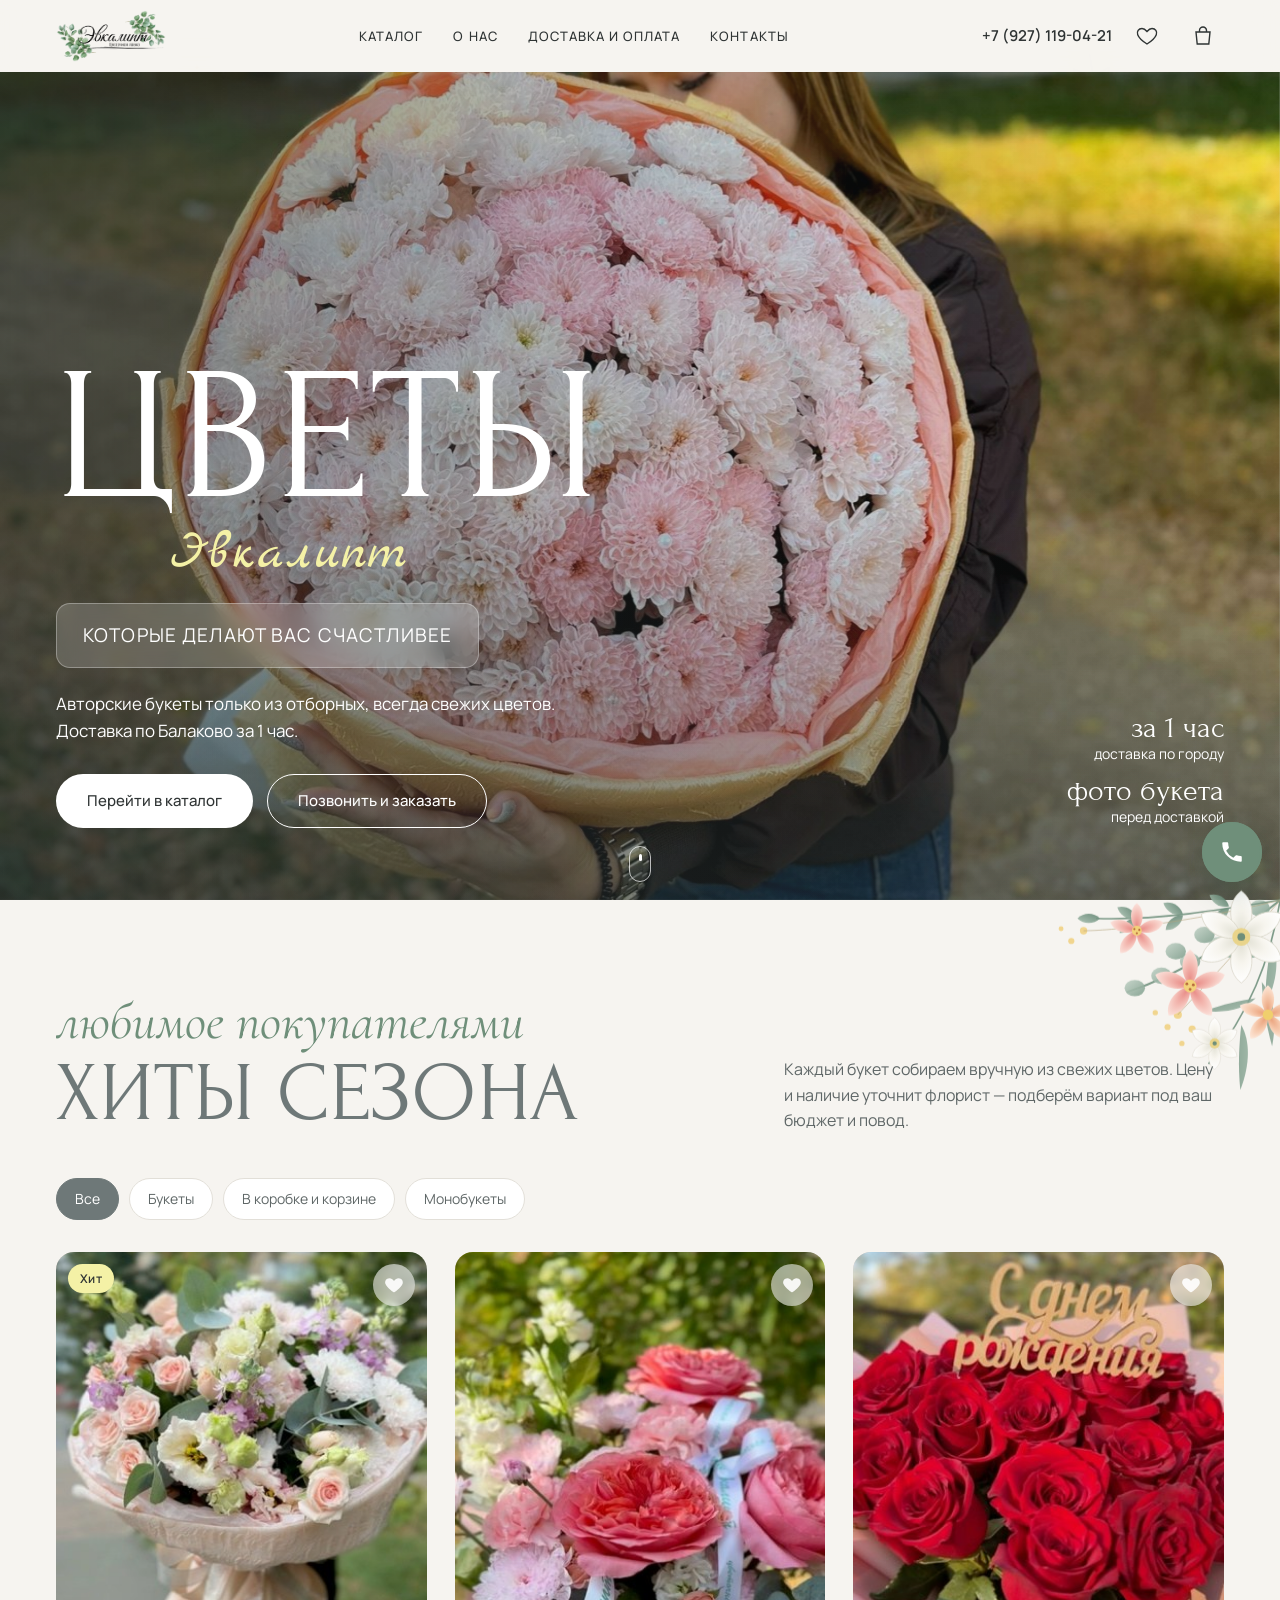
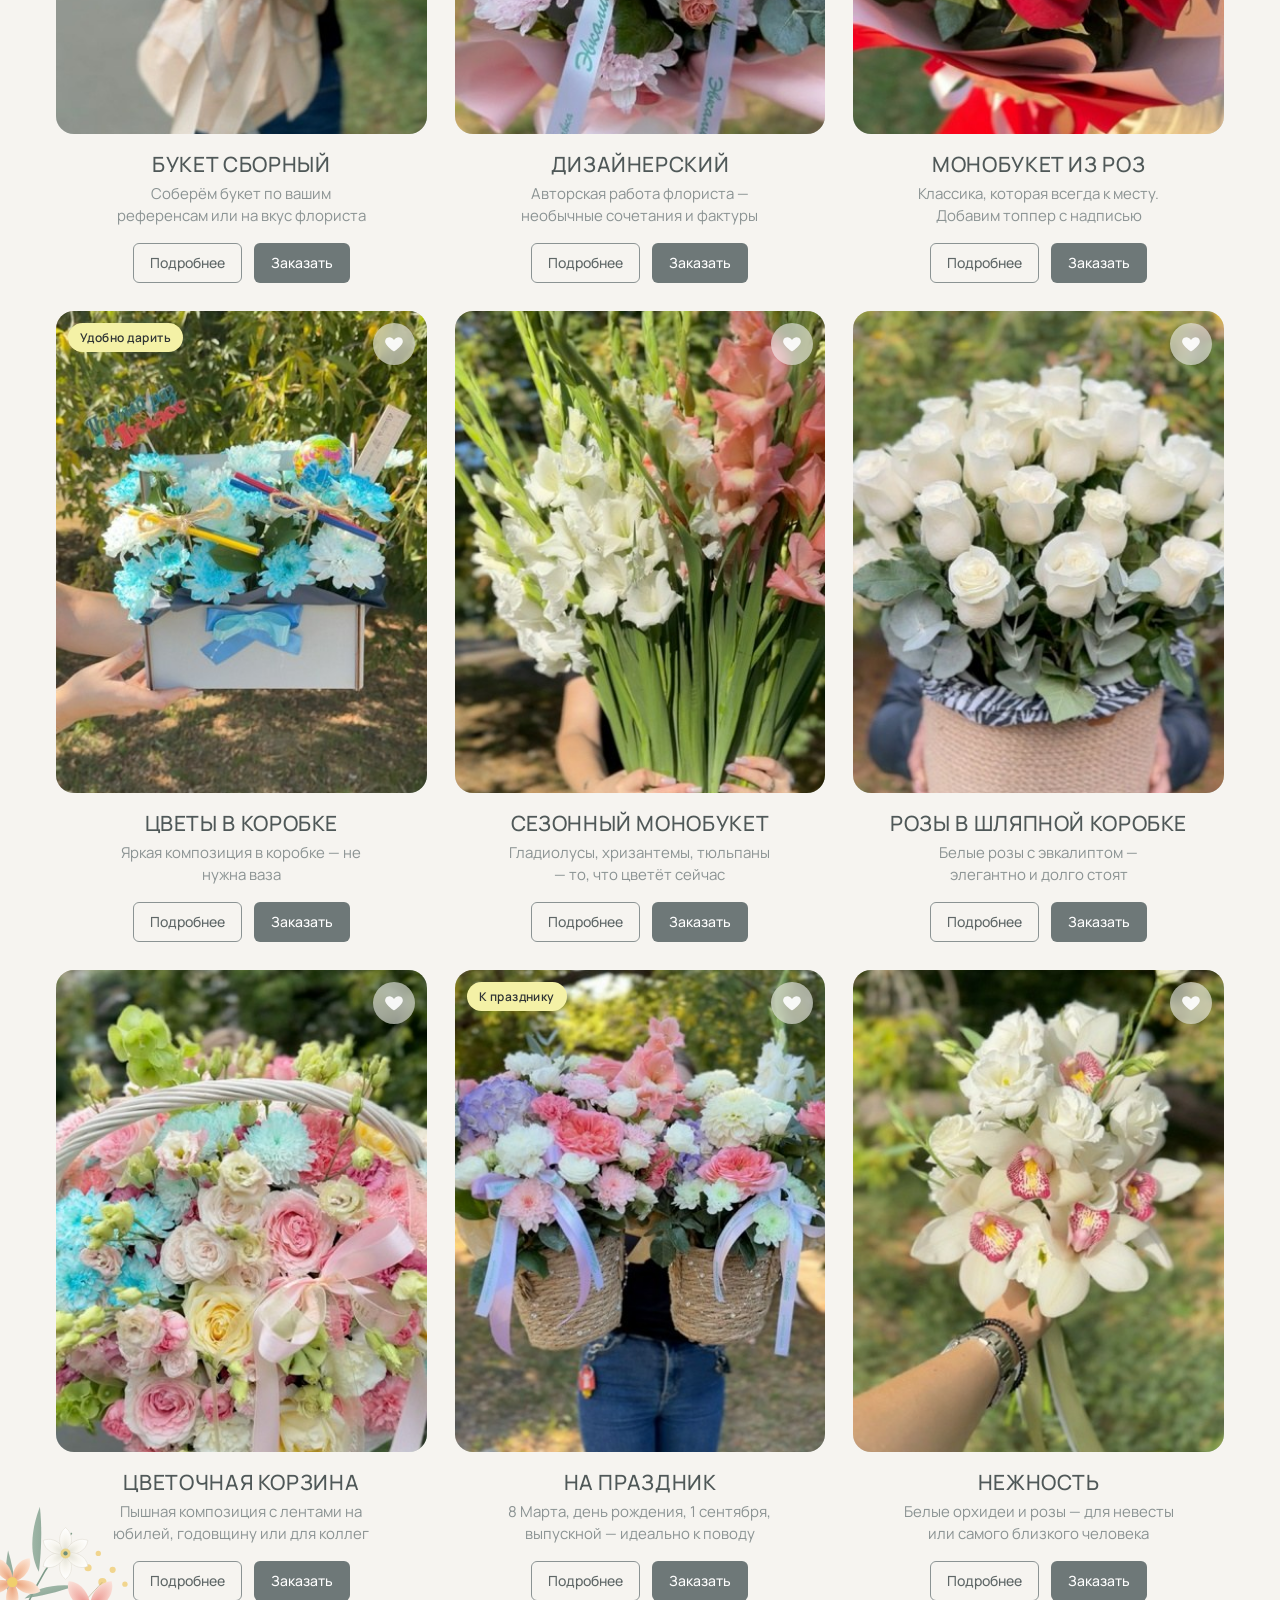
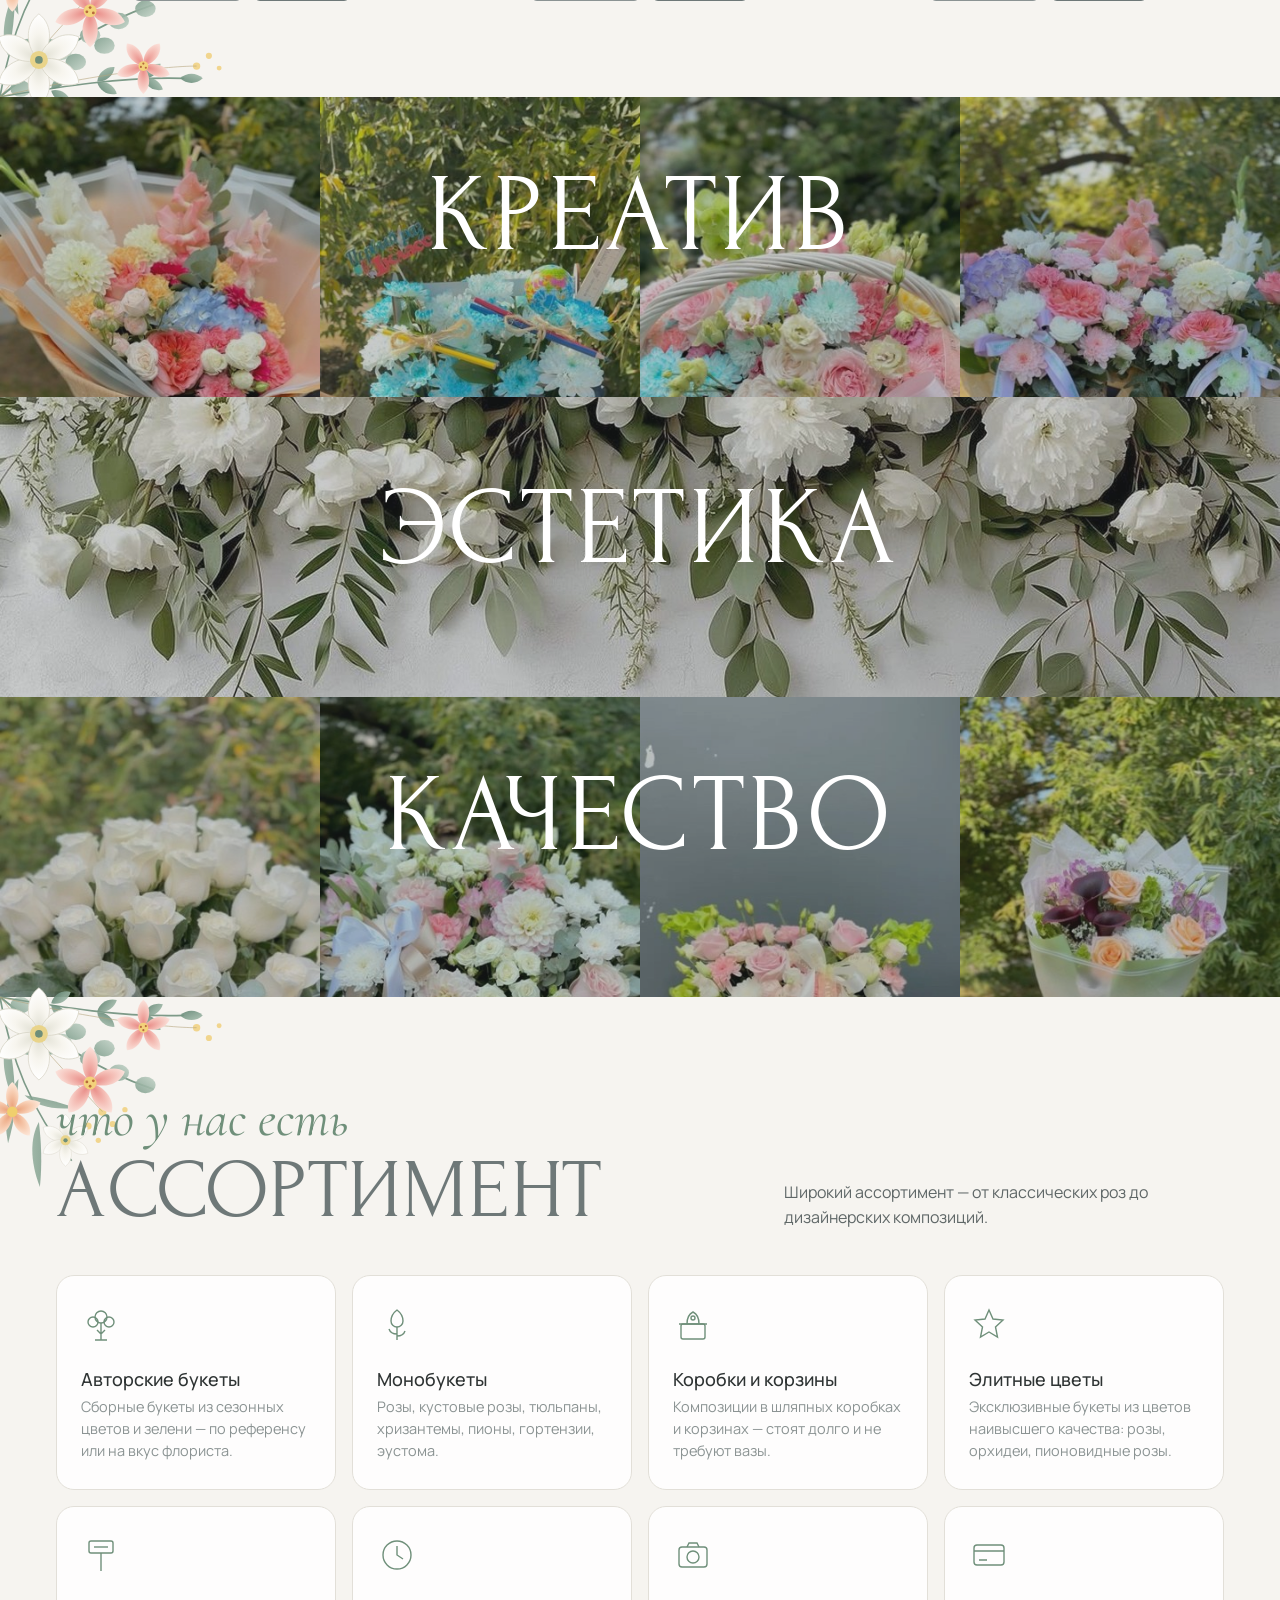
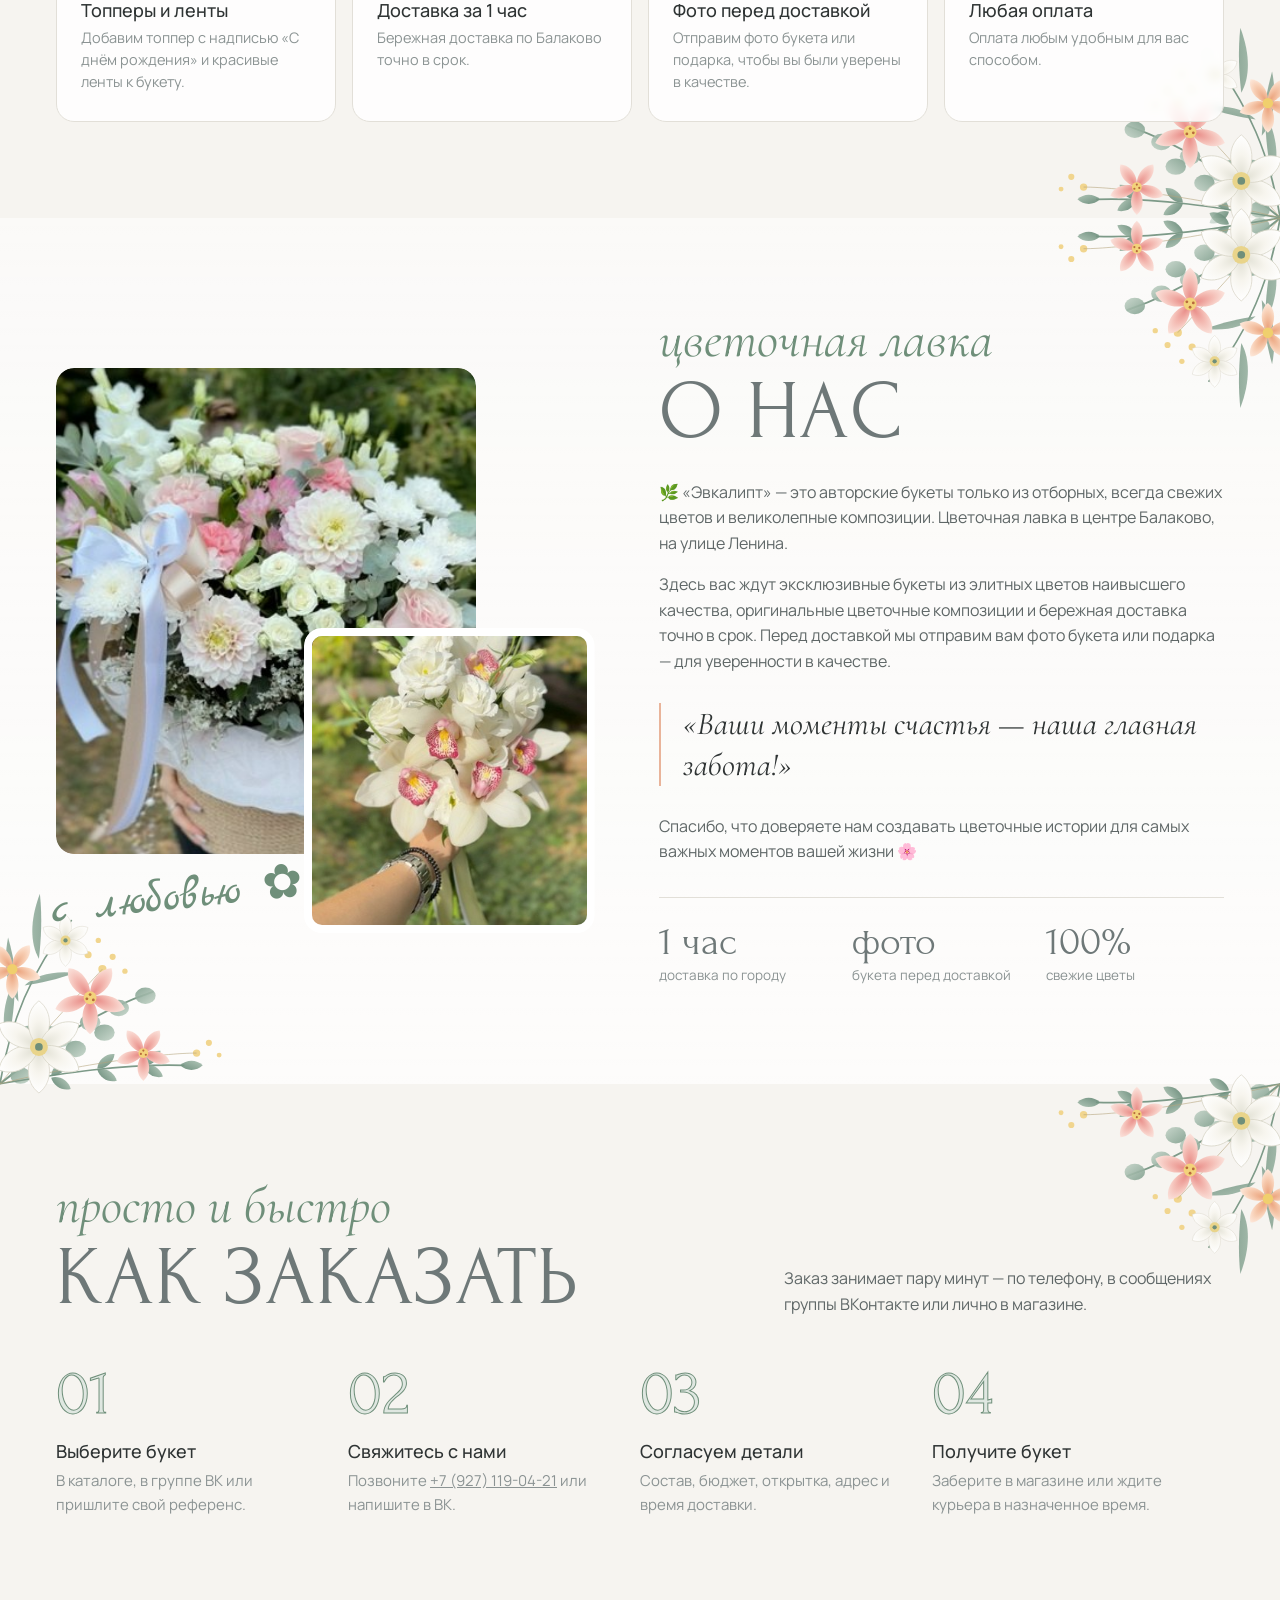
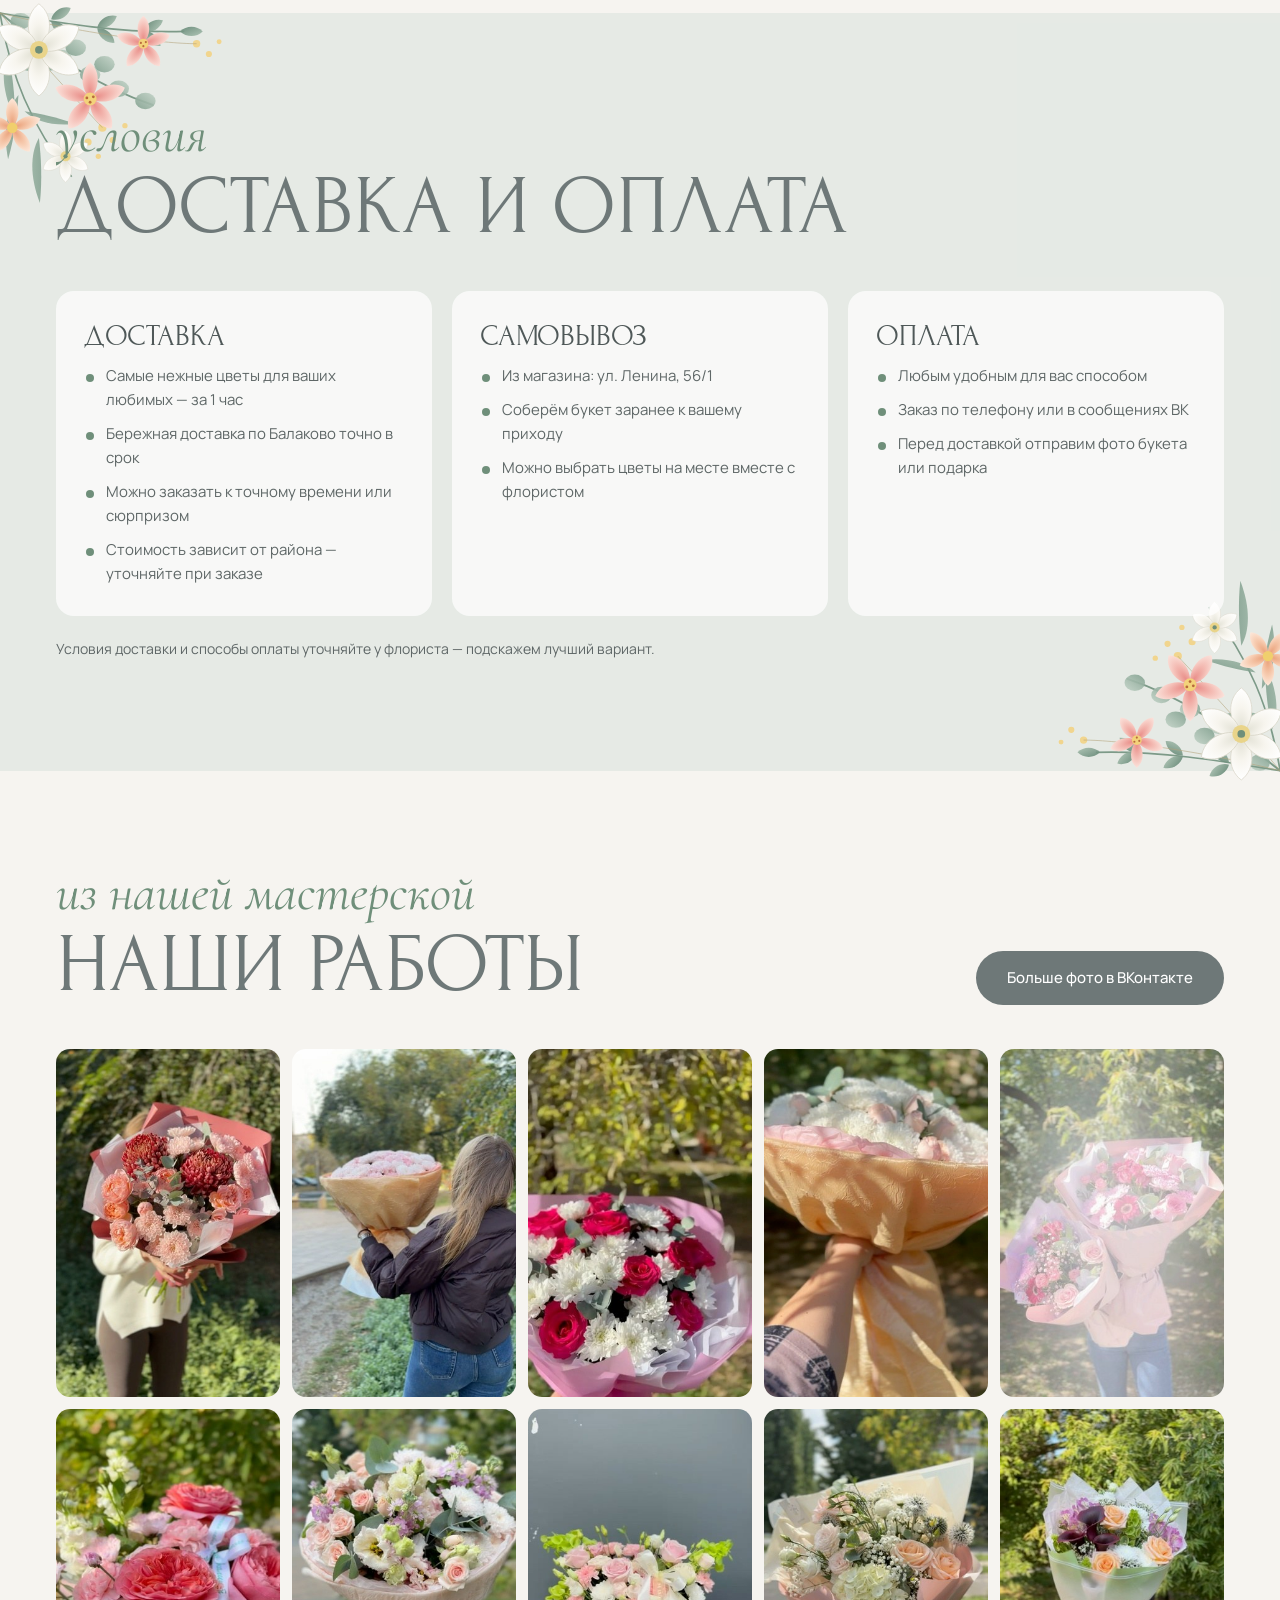
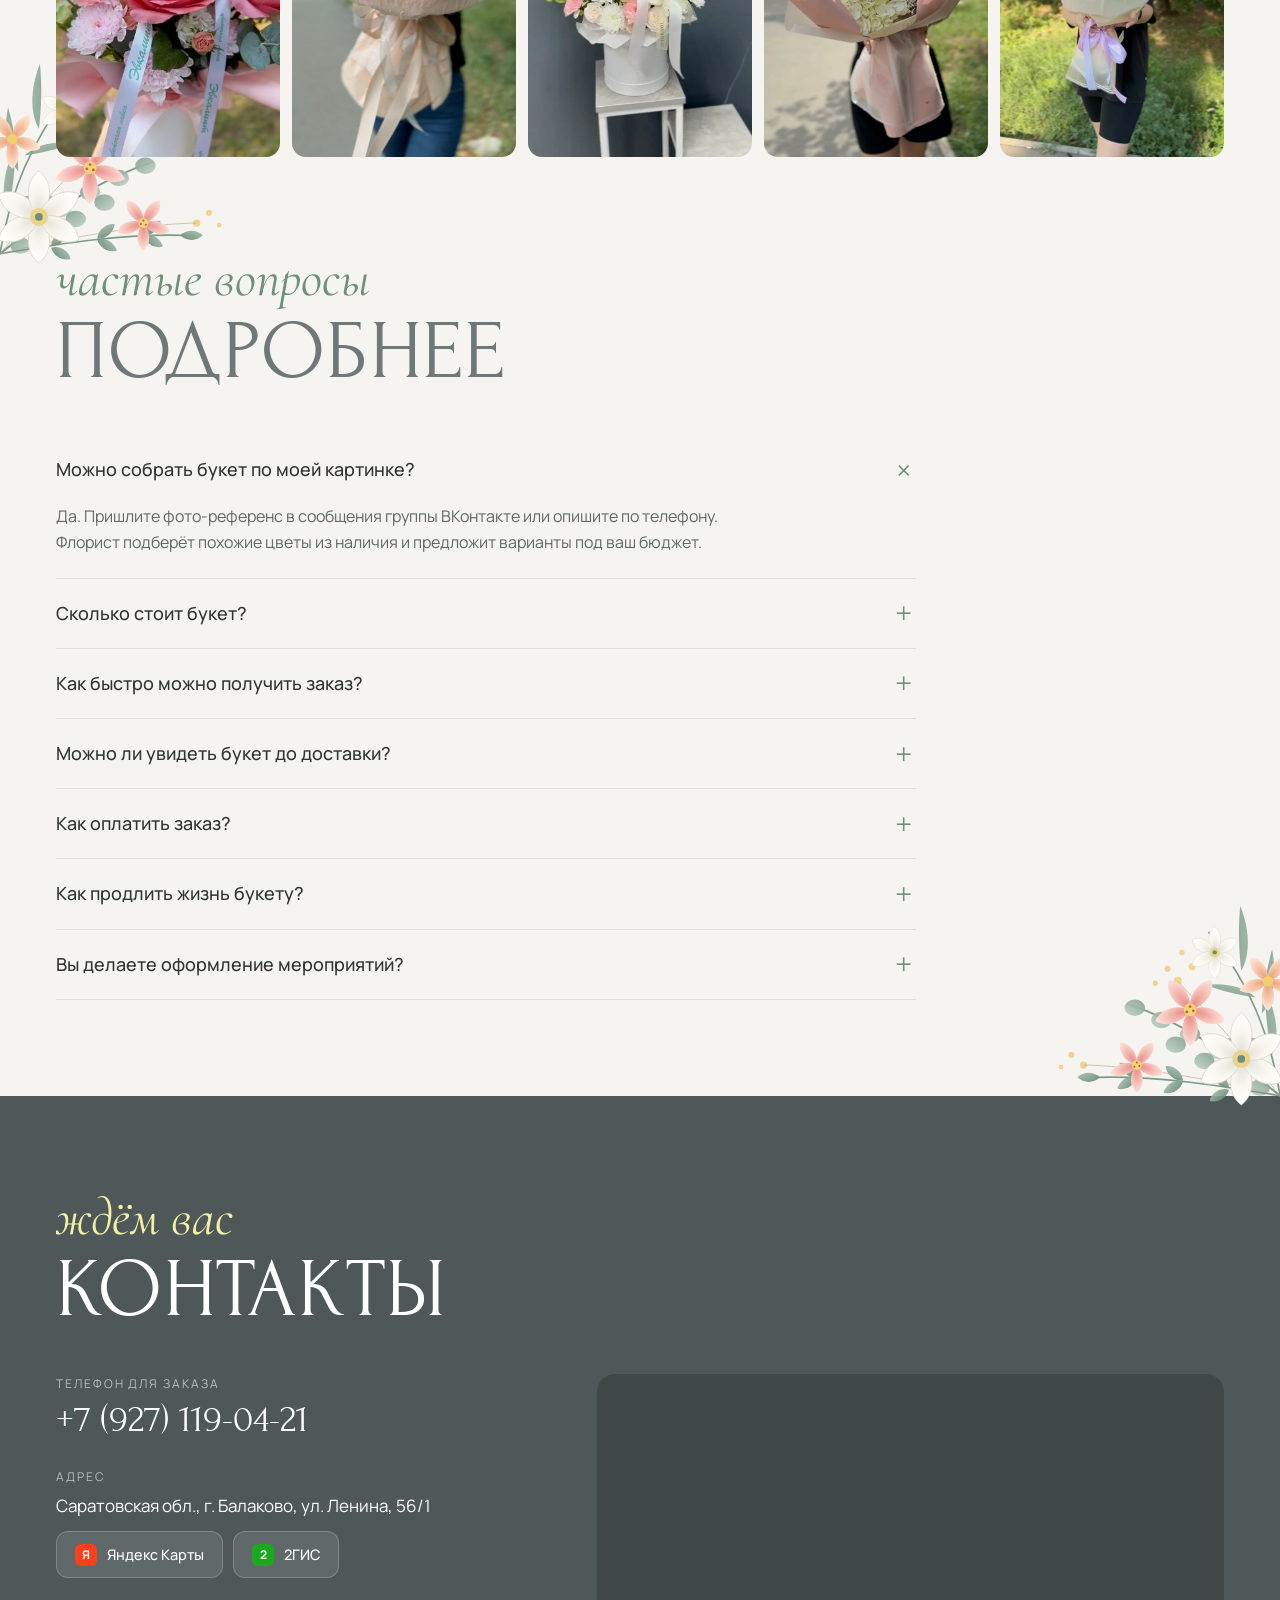
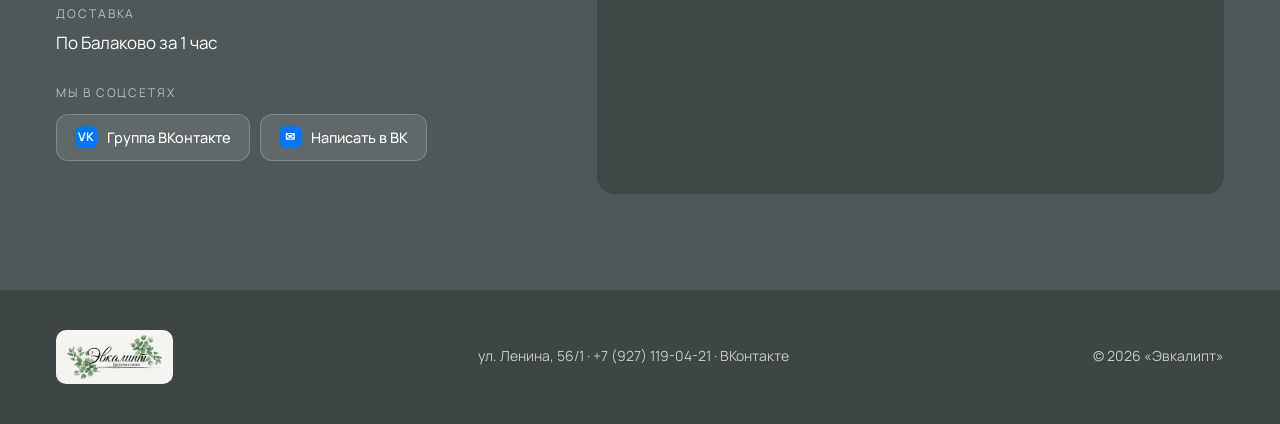
==== commit d112f198: "Фон: крупнее цветы, акварельные пятна, веточки, искры, бабочки Co-Authored-By: Claude Opus 5.5 <nore" ====
--- a/index.html
+++ b/index.html
@@ -276,6 +276,22 @@
 main, footer { position: relative; z-index: 1; }
 .petal { position: absolute; top: -12vh; left: 0; width: var(--s); height: var(--s); opacity: var(--o); animation: fall var(--t) linear var(--dl) infinite; will-change: transform; }
 .petal svg { width: 100%; height: 100%; animation: spin var(--t2) ease-in-out infinite alternate; }
+.blob { position: absolute; width: var(--s); height: var(--s); border-radius: 50%; background: radial-gradient(circle at 40% 40%, var(--c) 0%, transparent 68%); opacity: var(--o); filter: blur(30px); animation: blob var(--t) ease-in-out var(--dl) infinite alternate; }
+@keyframes blob { 0% { transform: translate(0, 0) scale(1); } 50% { transform: translate(var(--dx), calc(var(--dy) * -1)) scale(1.18); } 100% { transform: translate(calc(var(--dx) * -1), var(--dy)) scale(.9); } }
+.drift { position: absolute; width: var(--s); height: var(--s); opacity: var(--o); animation: drift var(--t) ease-in-out var(--dl) infinite alternate; }
+.drift svg { width: 100%; height: 100%; overflow: visible; }
+@keyframes drift { from { transform: translate(0, 0) rotate(var(--r0)); } to { transform: translate(var(--dx), var(--dy)) rotate(var(--r1)); } }
+.spark { position: absolute; width: var(--s); height: var(--s); border-radius: 50%; background: radial-gradient(circle, #fff7d6 0%, #f1d58e 45%, transparent 70%); animation: twinkle var(--t) ease-in-out var(--dl) infinite; }
+.spark.star { border-radius: 0; background: none; }
+.spark.star::before { content: "✦"; position: absolute; inset: 0; display: grid; place-items: center; color: #e8c97a; font-size: var(--s); line-height: 1; }
+@keyframes twinkle { 0%, 100% { opacity: 0; transform: scale(.4); } 50% { opacity: .9; transform: scale(1); } }
+.fly { position: absolute; top: 0; left: 0; width: var(--s); height: var(--s); offset-path: var(--path); offset-rotate: auto 90deg; animation: fly var(--t) linear var(--dl) infinite; opacity: .9; }
+.fly svg { width: 100%; height: 100%; overflow: visible; }
+.fly .wing-l, .fly .wing-r { transform-box: view-box; transform-origin: 0 0; animation: flap .28s ease-in-out infinite alternate; }
+.fly .wing-r { animation-name: flapR; }
+@keyframes flap { to { transform: scaleX(.25); } }
+@keyframes flapR { to { transform: scaleX(.25); } }
+@keyframes fly { from { offset-distance: 0%; } to { offset-distance: 100%; } }
 @keyframes fall { from { transform: translate3d(var(--x0), 0, 0); } to { transform: translate3d(var(--x1), 125vh, 0); } }
 @keyframes spin { from { transform: rotate(-40deg) scale(.9); } to { transform: rotate(220deg) scale(1.05); } }
 
@@ -367,6 +383,18 @@
     <g id="leafE"><path d="M0 0c-6-6-6-16 0-22 6 6 6 16 0 22z" fill="url(#gLeaf)" opacity=".9"/></g>
     <g id="leafR"><ellipse rx="10" ry="8" fill="url(#gLeaf2)" opacity=".9"/></g>
     <g id="leafL"><path d="M0 0C10-14 30-24 58-26 38-14 18-6 0 0z" fill="url(#gLeaf)" opacity=".85"/></g>
+    <g id="leafL2"><path d="M0 0C6-10 18-16 34-16 24-8 12-3 0 0z" fill="url(#gLeaf2)" opacity=".9"/></g>
+    <g id="sprig"><path d="M0 40C0 10 2-10 6-38" stroke="#7d9a88" stroke-width="1.6" fill="none"/>
+      <use href="#leafR" x="-8" y="22"/><use href="#leafR" x="9" y="12"/><use href="#leafR" x="-6" y="0"/><use href="#leafR" x="11" y="-12"/><use href="#leafR" x="-3" y="-24"/><use href="#leafR" x="8" y="-34" transform="scale(.8)"/></g>
+    <g id="spray"><path d="M0 38C-2 10 4-14 14-36M2 6C-10-6-18-16-22-30M4-6C14-14 22-18 30-20" stroke="#8aa595" stroke-width="1.3" fill="none"/>
+      <use href="#flP" transform="translate(14 -36) scale(.45)"/><use href="#flW" transform="translate(-22 -30) scale(.4)"/><use href="#flO" transform="translate(30 -20) scale(.35)"/>
+      <use href="#leafL2" transform="translate(0 18) rotate(-150)"/><use href="#leafL2" transform="translate(1 10) rotate(-30)"/></g>
+    <g id="lineArt" fill="none" stroke="#6f8f7a" stroke-width="1.1" stroke-linecap="round">
+      <path d="M0 40C2 10 0-12-4-38"/><path d="M1 28c-10-2-16-8-18-16 9 0 15 6 18 16zM1 28c9-4 14-10 15-18-8 2-13 8-15 18zM0 10c-9-3-14-9-15-17 8 1 13 7 15 17zM0 10c8-4 13-10 13-18-7 2-12 8-13 18zM-2-8c-8-3-12-9-12-16 7 1 11 7 12 16zM-2-8c7-4 11-10 11-17-6 2-10 8-11 17z"/>
+      <circle cx="-4" cy="-38" r="2.5"/></g>
+    <g id="bfly"><g class="wing-l"><path d="M0 0C-6-14-22-20-26-10-28-2-16 4 0 0z" fill="#f2b8ae"/><path d="M0 0C-8 4-18 10-16 18-12 22-4 14 0 0z" fill="#f7d3c6"/></g>
+      <g class="wing-r"><path d="M0 0C6-14 22-20 26-10 28-2 16 4 0 0z" fill="#f2b8ae"/><path d="M0 0C8 4 18 10 16 18 12 22 4 14 0 0z" fill="#f7d3c6"/></g>
+      <path d="M0-8V14" stroke="#6b5a4e" stroke-width="2.2" stroke-linecap="round"/><path d="M0-8c-2-5-5-8-8-9M0-8c2-5 5-8 8-9" stroke="#6b5a4e" stroke-width=".9" fill="none"/></g>
     <g id="cluster">
       <g class="part" style="--d:.0s"><g class="sway" style="--sd:-1s">
         <path d="M300 0C250 40 210 70 150 90" stroke="#7d9a88" stroke-width="2" fill="none"/>
@@ -889,17 +917,41 @@
   $$(".split").forEach(el => { const t = el.textContent; el.setAttribute("aria-label", t); el.innerHTML = [...t].map((c, i) => `<span aria-hidden="true" style="--i:${i}">${c}</span>`).join(""); });
 
   const calm = matchMedia("(prefers-reduced-motion: reduce)").matches;
-  /* Плывущие цветы и лепестки на фоне */
+  /* Живой фон: акварельные пятна, веточки, искры, цветы, бабочки */
   if (!calm) {
-    const box = $("#petals"), kinds = ["#flP", "#flW", "#flO", "#petalP", "#petalW", "#leafE", "#flP", "#petalO"];
-    const n = innerWidth < 700 ? 10 : 22;
-    for (let i = 0; i < n; i++) {
-      const k = kinds[i % kinds.length], small = k.startsWith("#petal") || k === "#leafE";
-      const d = document.createElement("div"); d.className = "petal";
-      const x0 = Math.random() * 100, drift = (Math.random() * 30 - 10);
-      d.style.cssText = `--s:${(small ? 22 : 38) + Math.random() * (small ? 16 : 30)}px;--o:${.55 + Math.random() * .35};--x0:${x0}vw;--x1:${x0 + drift}vw;--t:${22 + Math.random() * 20}s;--t2:${5 + Math.random() * 6}s;--dl:${-Math.random() * 40}s`;
-      d.innerHTML = `<svg viewBox="-40 -40 80 80"><use href="${k}"/></svg>`;
-      box.appendChild(d);
+    const box = $("#petals"), R = (a, b) => a + Math.random() * (b - a), mob = innerWidth < 700;
+    const add = (cls, css, html = "") => { const d = document.createElement("div"); d.className = cls; d.style.cssText = css; d.innerHTML = html; box.appendChild(d); return d; };
+    const svg = (id, vb = "-40 -40 80 80") => `<svg viewBox="${vb}"><use href="${id}"/></svg>`;
+
+    // 1. Мягкие акварельные пятна
+    ["#f6cfc6", "#cfdcd2", "#f9dcc6", "#e7d9ee", "#d9e6dc", "#fbe3dc"].slice(0, mob ? 3 : 6).forEach((c, i) =>
+      add("blob", `--c:${c};--s:${R(260, 520)}px;--o:${R(.45, .7)};left:${R(-10, 85)}vw;top:${R(-10, 85)}vh;--dx:${R(4, 10)}vw;--dy:${R(4, 10)}vh;--t:${R(18, 30)}s;--dl:${-R(0, 30)}s`));
+
+    // 2. Ботанические веточки и контурные рисунки, медленно покачиваются
+    const drifts = ["#lineArt", "#sprig", "#spray", "#lineArt", "#sprig", "#spray", "#lineArt", "#spray"];
+    drifts.slice(0, mob ? 4 : 8).forEach((id, i) => {
+      const r0 = R(-40, 40);
+      add("drift", `--s:${R(mob ? 70 : 90, mob ? 110 : 160)}px;--o:${id === "#lineArt" ? R(.25, .4) : R(.4, .6)};left:${(i * 13 + R(0, 8)) % 95}vw;top:${R(5, 85)}vh;--dx:${R(-4, 4)}vw;--dy:${R(-6, 6)}vh;--r0:${r0}deg;--r1:${r0 + R(-25, 25)}deg;--t:${R(14, 24)}s;--dl:${-R(0, 20)}s`, svg(id));
+    });
+
+    // 3. Золотые искорки
+    for (let i = 0; i < (mob ? 14 : 30); i++)
+      add("spark" + (i % 3 === 0 ? " star" : ""), `--s:${R(6, 14)}px;left:${R(0, 100)}vw;top:${R(0, 100)}vh;--t:${R(2.5, 6)}s;--dl:${-R(0, 6)}s`);
+
+    // 4. Падающие цветы, лепестки и листья (крупнее)
+    const kinds = ["#flP", "#flW", "#flO", "#petalP", "#leafL2", "#petalW", "#flP", "#leafE", "#flW", "#petalO", "#leafR", "#flO"];
+    for (let i = 0; i < (mob ? 12 : 26); i++) {
+      const k = kinds[i % kinds.length], fl = k.startsWith("#fl"), x0 = R(0, 100);
+      const sz = fl ? R(56, 100) : R(30, 52);
+      add("petal", `--s:${mob ? sz * .75 : sz}px;--o:${R(.6, .92)};--x0:${x0}vw;--x1:${x0 + R(-10, 22)}vw;--t:${R(20, 38)}s;--t2:${R(5, 11)}s;--dl:${-R(0, 40)}s`, svg(k));
+    }
+
+    // 5. Бабочки
+    const W = innerWidth, H = innerHeight;
+    for (let i = 0; i < (mob ? 1 : 3); i++) {
+      const y = R(.15, .8) * H, a = R(.1, .4) * H;
+      const path = `path('M ${-60} ${y} C ${W * .25} ${y - a}, ${W * .45} ${y + a}, ${W * .6} ${y - a * .5} S ${W * .9} ${y + a}, ${W + 80} ${y - a * .3}')`;
+      add("fly", `--s:${R(30, 44)}px;--path:${path};--t:${R(26, 40)}s;--dl:${-R(0, 30)}s`, svg("#bfly", "-30 -30 60 60"));
     }
   }
   /* Цветочные углы секций: прорастают при прокрутке */
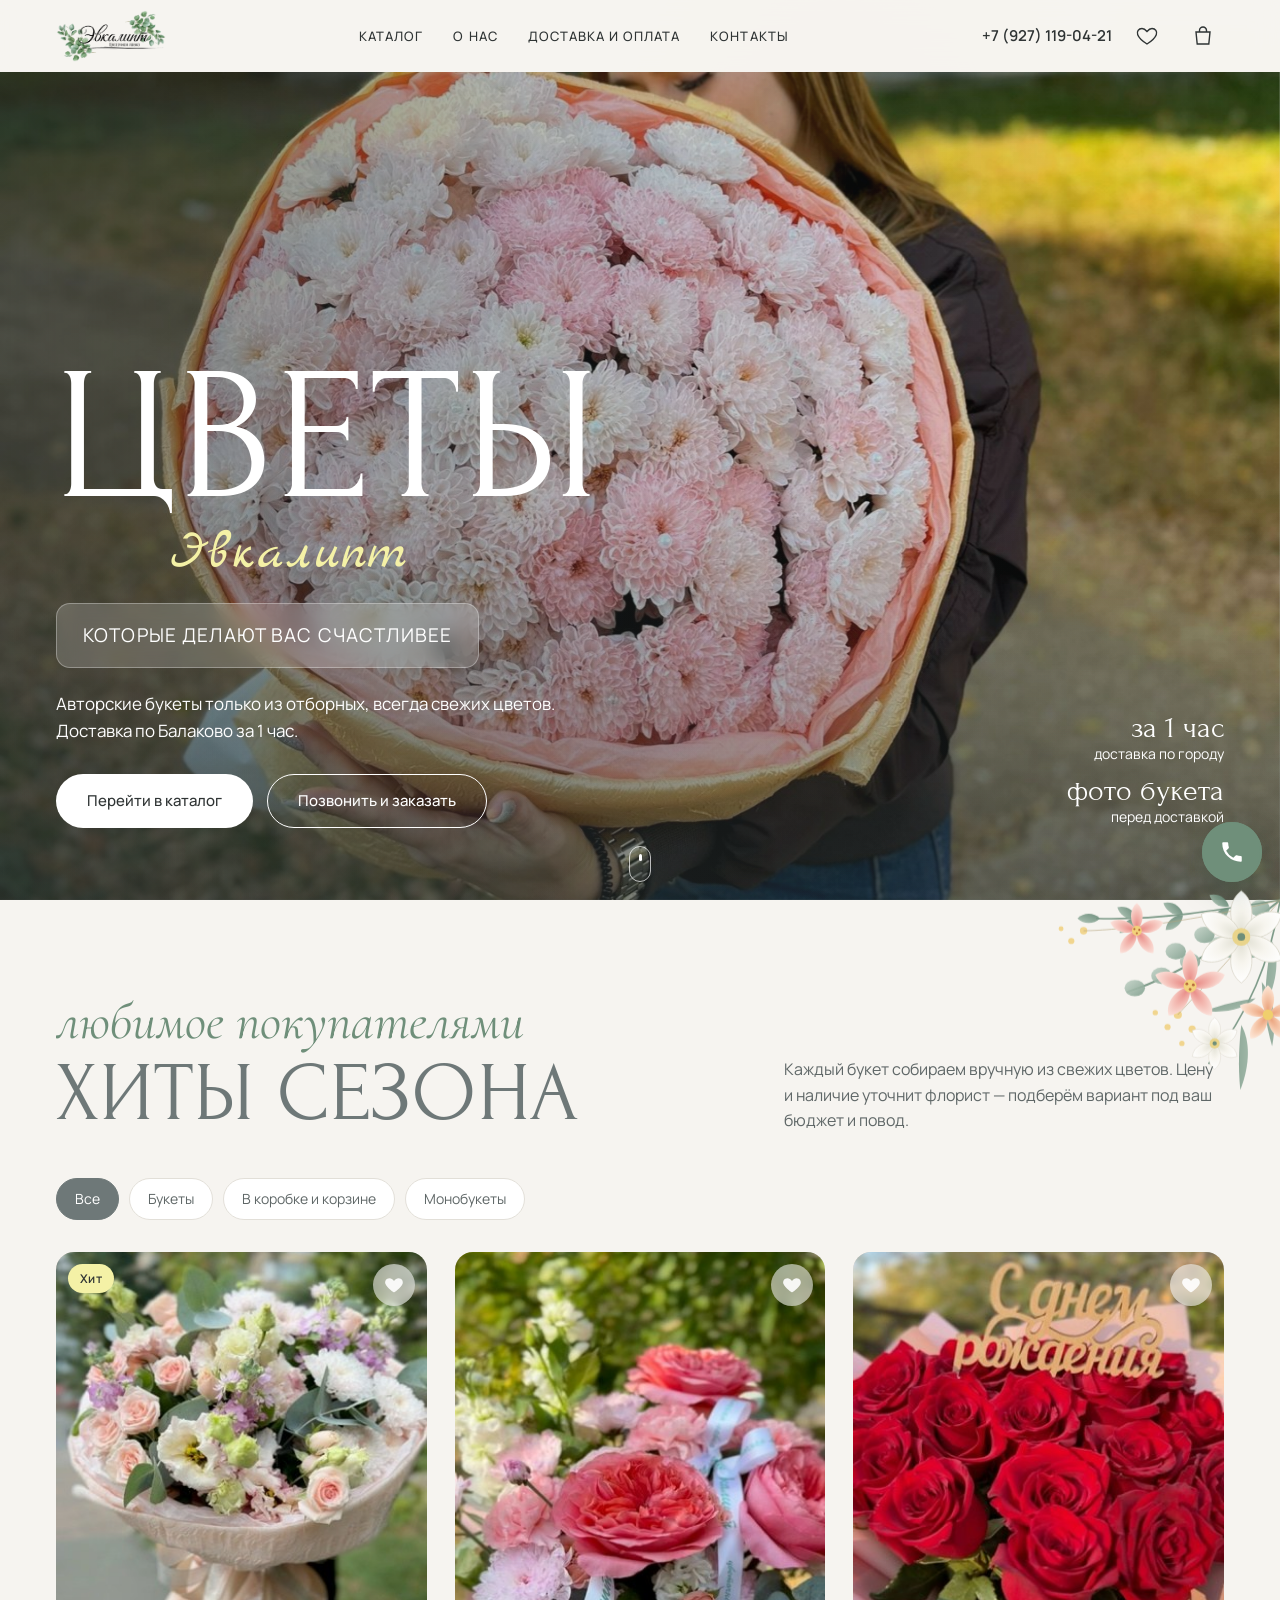
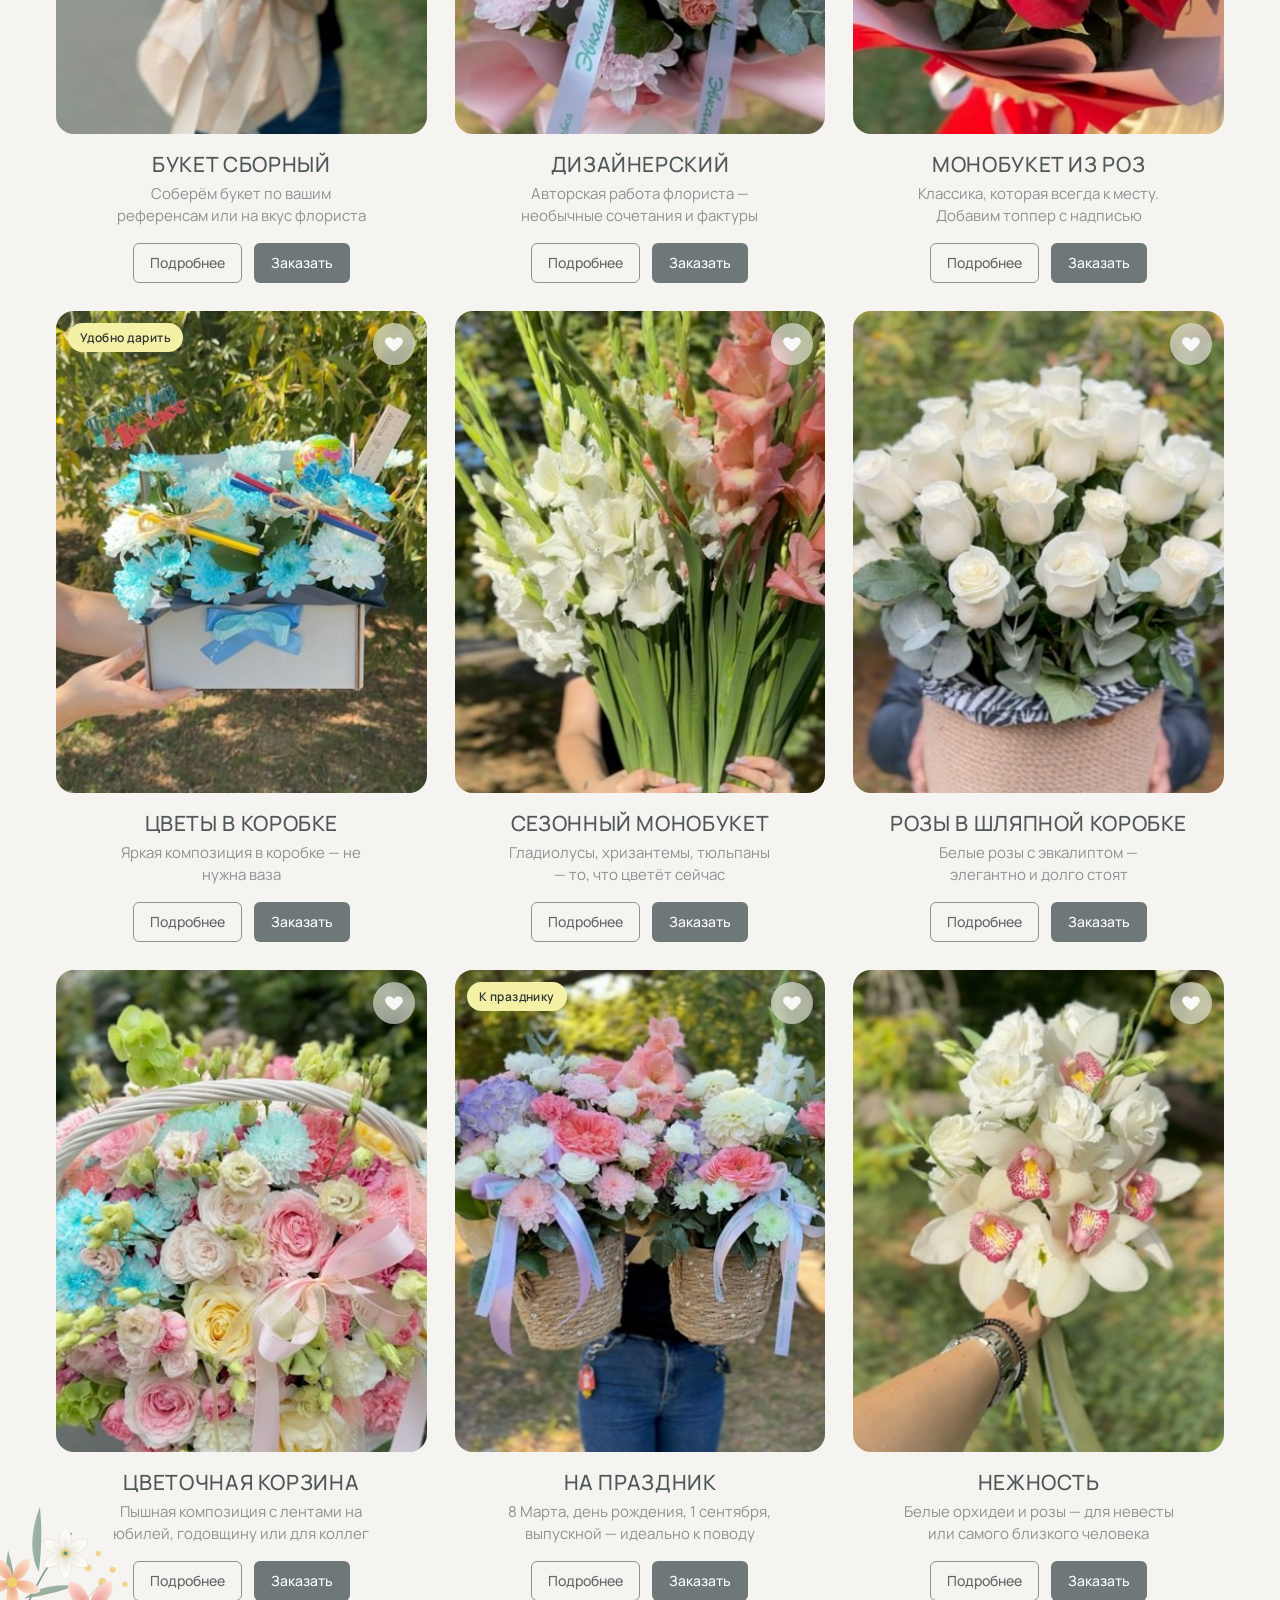
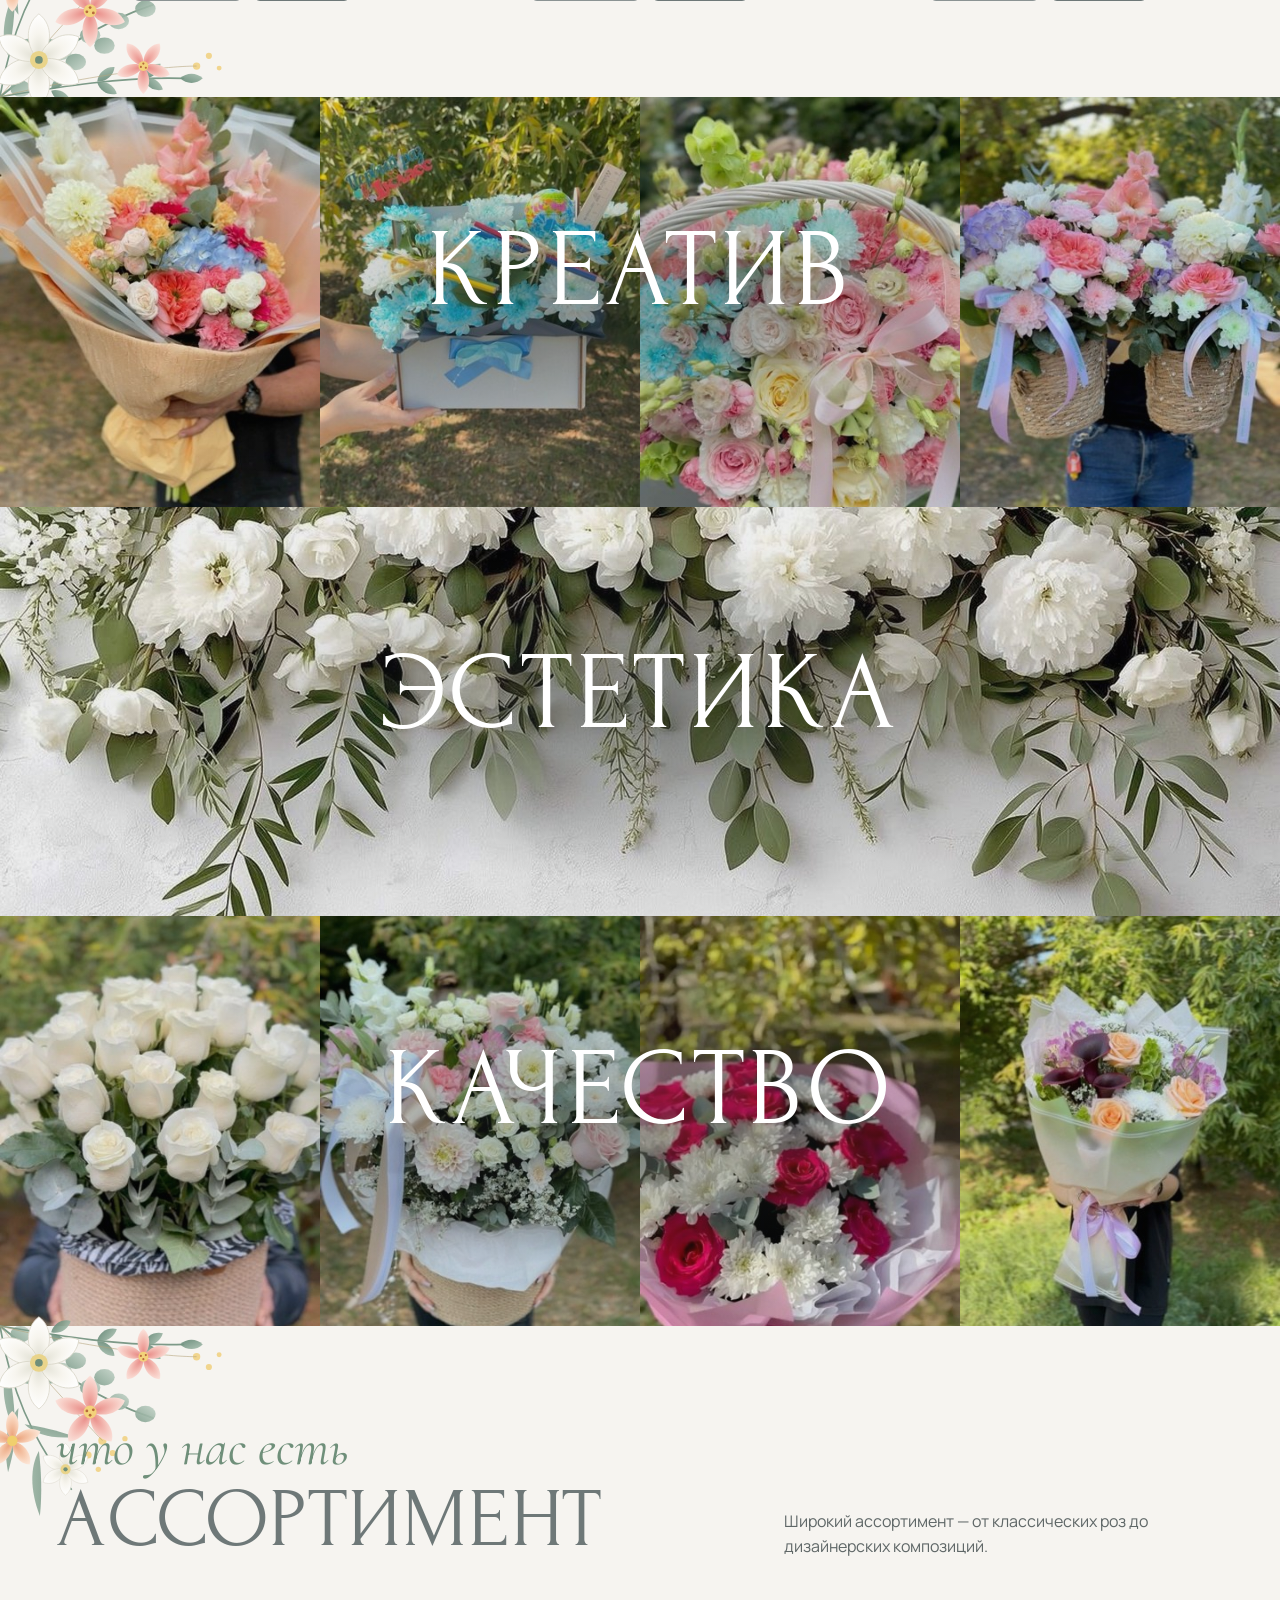
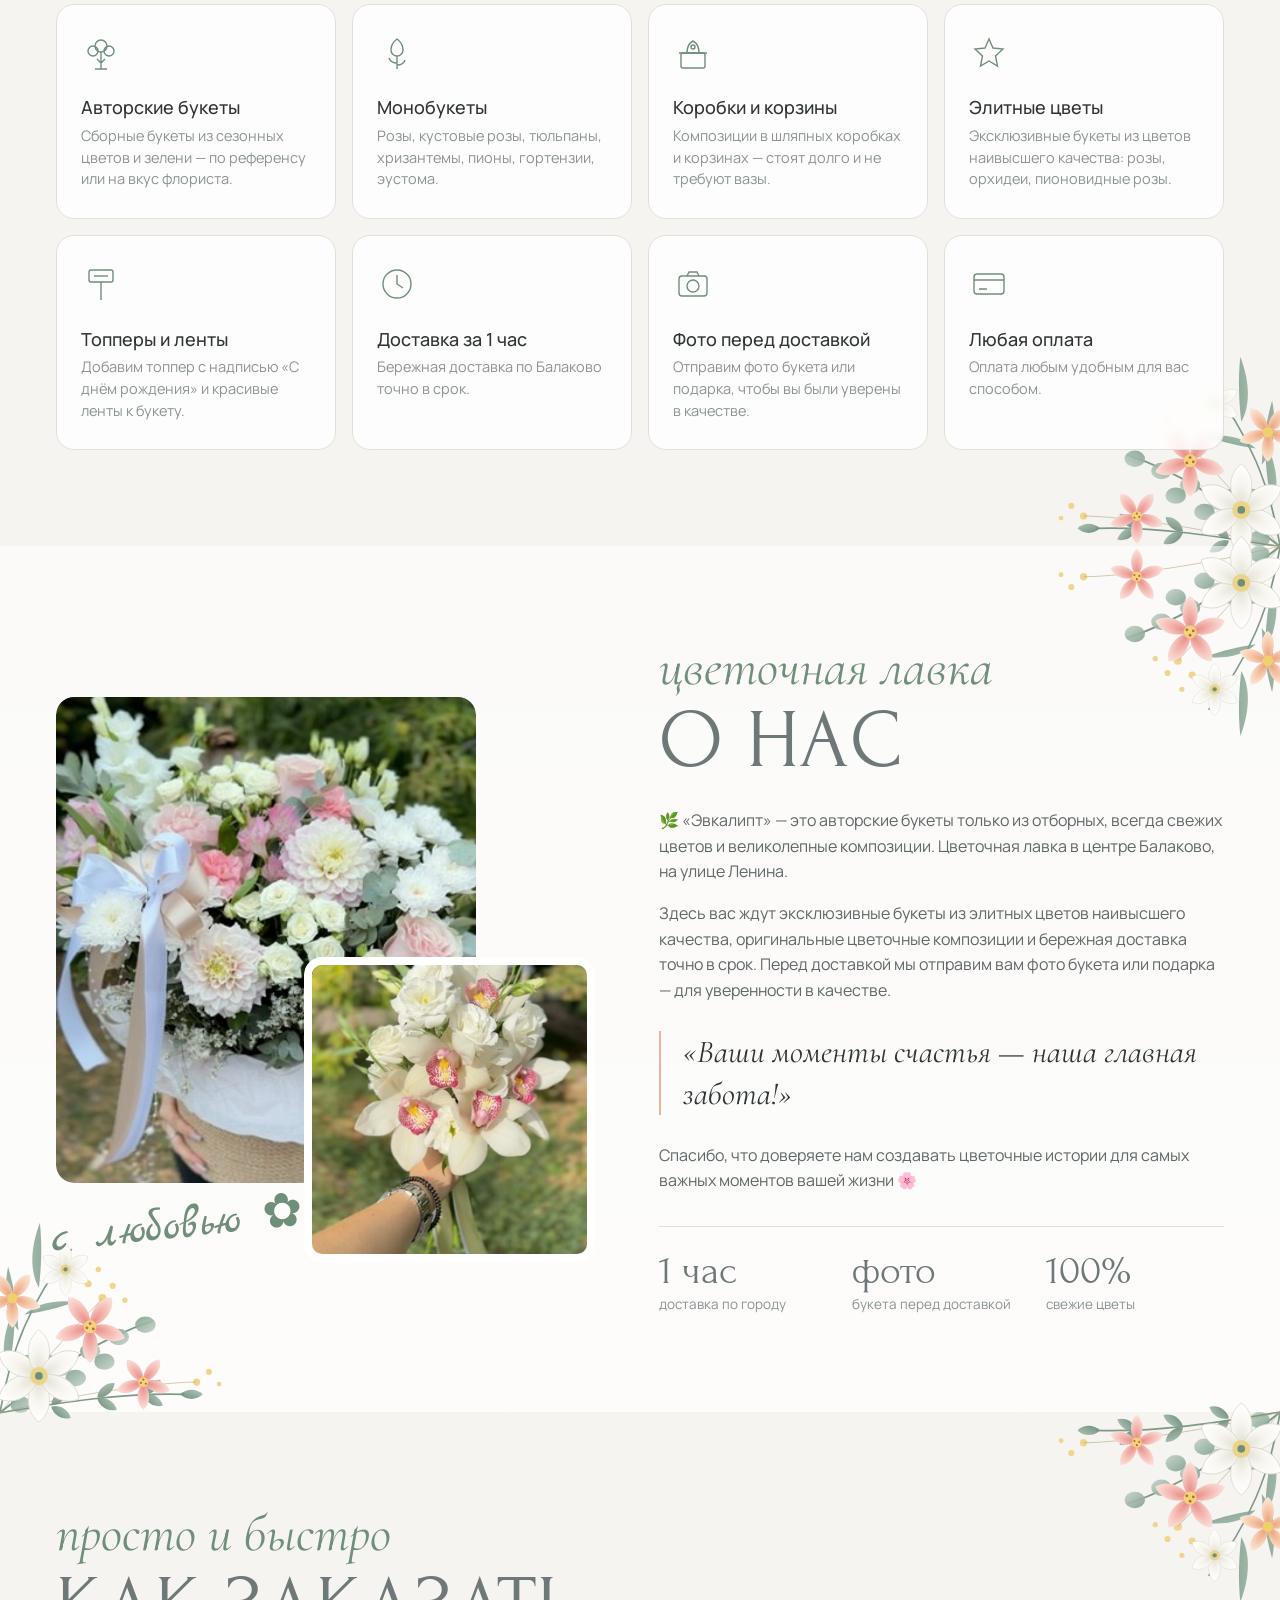
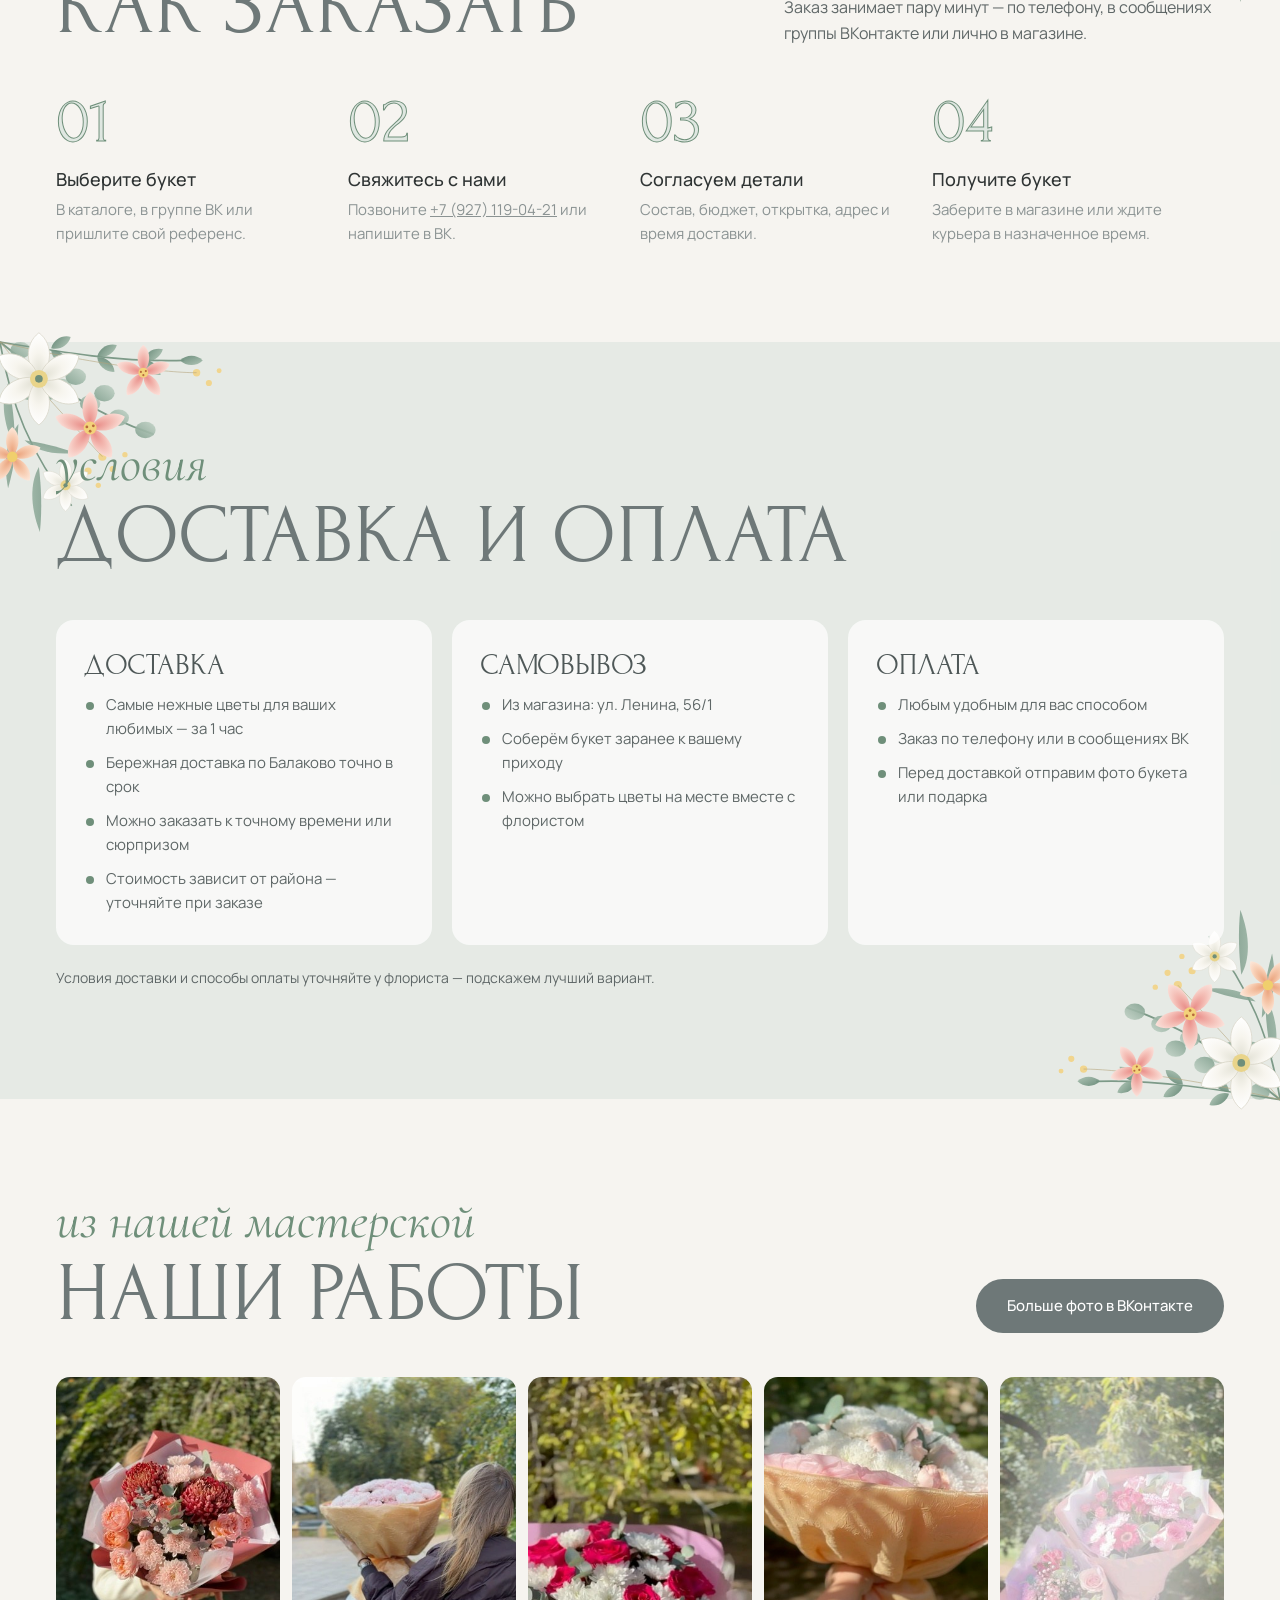
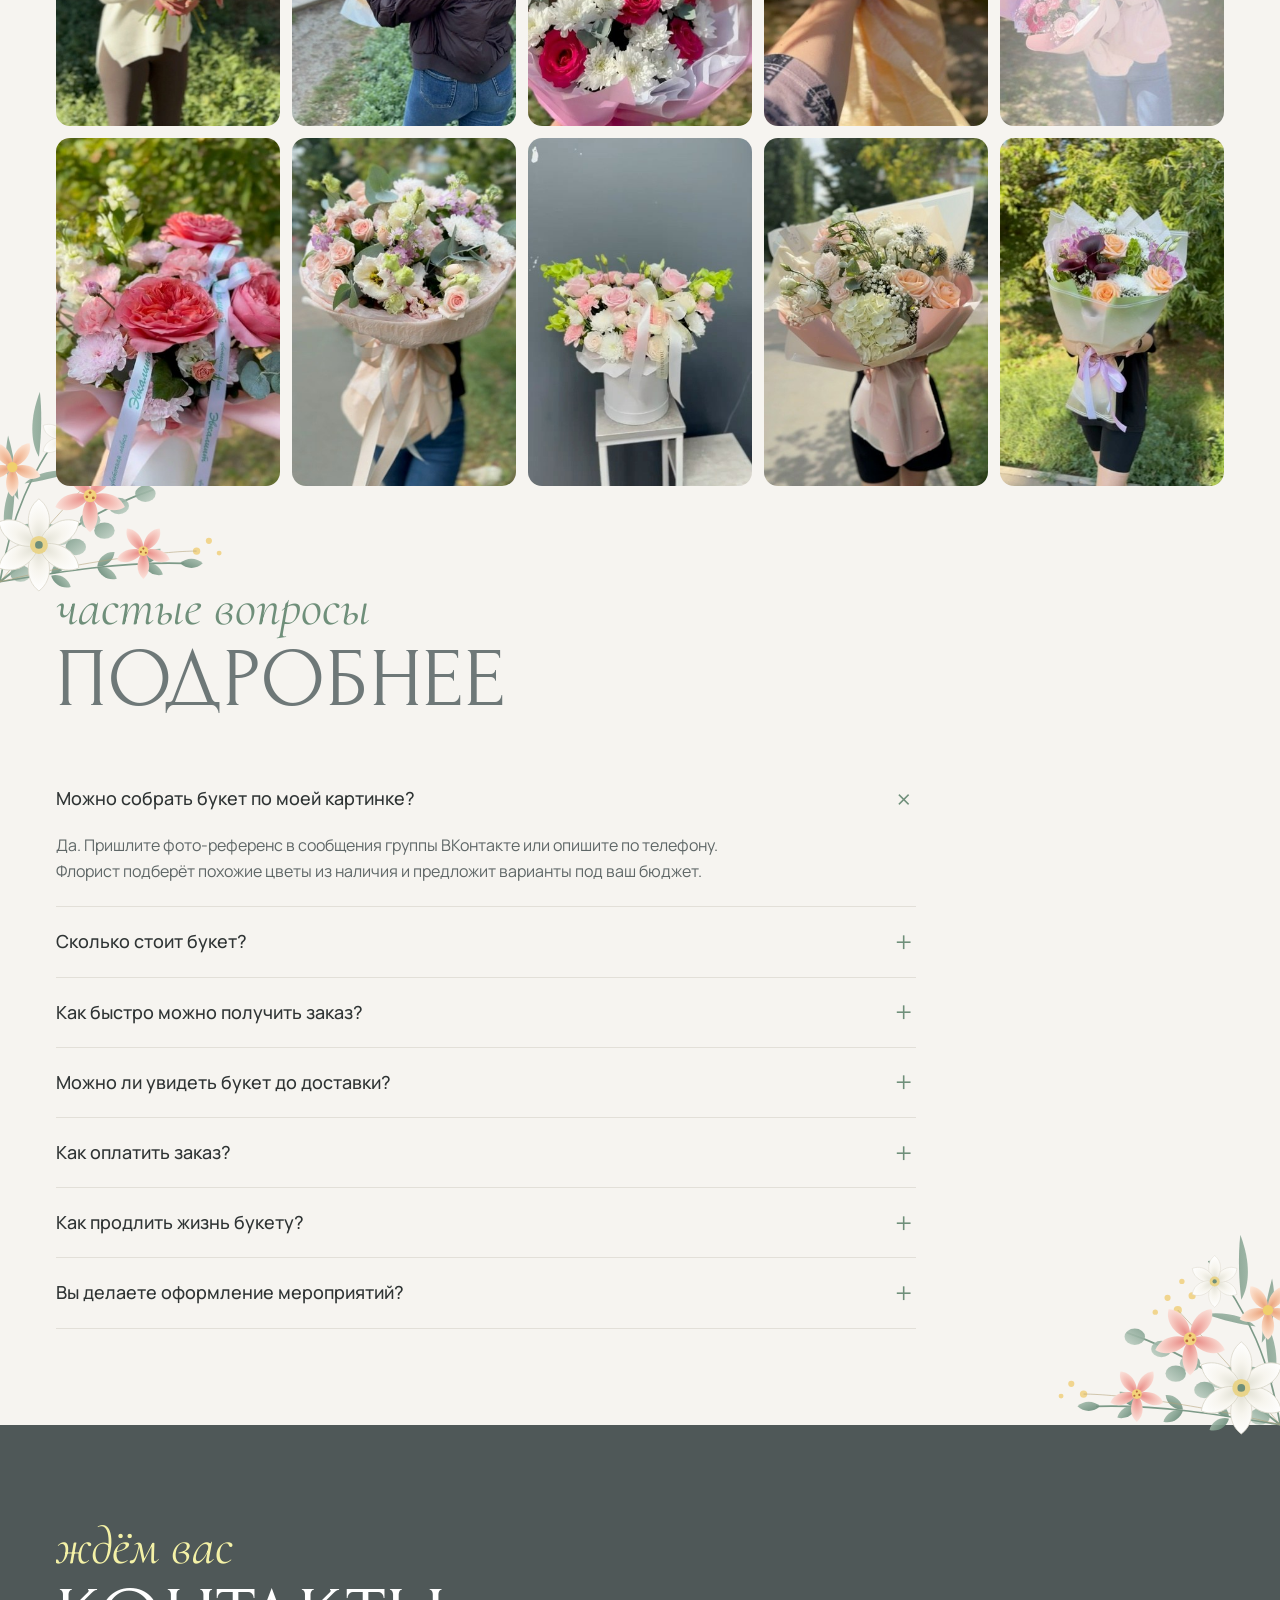
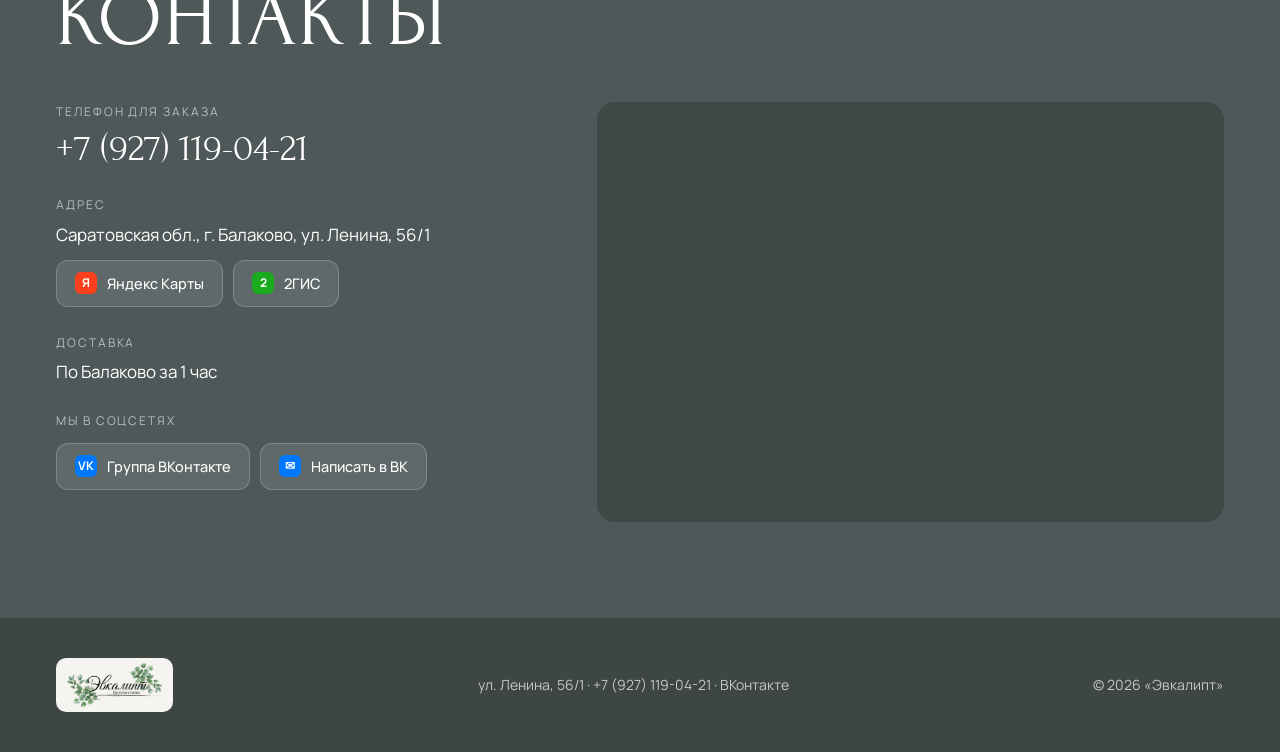
==== commit 8cd17e01: "Ленты: в кадре видны букеты, а не деревья Исправлена высота фото в лентах (object-position не работа" ====
--- a/index.html
+++ b/index.html
@@ -139,14 +139,15 @@
 
 /* ====== Ленты-баннеры (Креатив / Эстетика / Качество) ====== */
 .bands { padding: 0; }
-.band { position: relative; height: clamp(200px, 26vw, 300px); display: grid; place-items: center; overflow: hidden; color: #fff; isolation: isolate; }
+.band { position: relative; height: clamp(260px, 32vw, 480px); display: grid; place-items: center; overflow: hidden; color: #fff; isolation: isolate; }
 .band .ph { position: absolute; inset: 0; z-index: -2; }
-.band .strip { position: absolute; inset: 0; z-index: -2; display: grid; grid-template-columns: repeat(4, minmax(0, 1fr)); }
+.band .strip { position: absolute; inset: 0; z-index: -2; display: grid; grid-template-columns: repeat(4, minmax(0, 1fr)); grid-template-rows: 100%; }
+.band .strip img { min-height: 0; }
 .band .strip img { width: 100%; height: 100%; object-fit: cover; transition: transform 1.2s ease; }
 .band:hover .strip img { transform: scale(1.06); }
 .band-light::after { background: rgba(60,66,66,.45); }
 .band .ph img { transition: transform 1.2s ease; }
-.band::after { content: ""; position: absolute; inset: 0; z-index: -1; background: rgba(60,66,66,.28); transition: .5s; }
+.band::after { content: ""; position: absolute; inset: 0; z-index: -1; background: radial-gradient(ellipse 45% 55% at 50% 50%, rgba(40,46,46,.45), rgba(40,46,46,.08) 75%); transition: .5s; }
 .band:hover::after { background: rgba(60,66,66,.5); }
 .band:hover .ph img { transform: scale(1.06); }
 .band-txt { text-align: center; padding: 0 16px; }
@@ -573,7 +574,7 @@
   <!-- ====== ЛЕНТЫ ====== -->
   <section class="bands" aria-label="Наши принципы">
     <div class="band" tabindex="0">
-      <div class="strip"><img src="img/work-08.jpg" alt="" loading="lazy"><img src="img/work-09.jpg" alt="" loading="lazy"><img src="img/work-16.jpg" alt="" loading="lazy"><img src="img/work-07.jpg" alt="" loading="lazy"></div>
+      <div class="strip"><img src="img/work-08.jpg" alt="" loading="lazy" style="object-position:50% 38%"><img src="img/work-09.jpg" alt="" loading="lazy" style="object-position:50% 48%"><img src="img/work-16.jpg" alt="" loading="lazy" style="object-position:50% 45%"><img src="img/work-07.jpg" alt="" loading="lazy" style="object-position:50% 30%"></div>
       <div class="band-txt"><h3>Креатив</h3><p>Авторские букеты и оригинальные композиции — от классических роз до дизайнерских решений.</p></div>
     </div>
     <div class="band band-light" tabindex="0">
@@ -581,7 +582,7 @@
       <div class="band-txt"><h3>Эстетика</h3><p>Нежные оттенки, живая зелень эвкалипта и внимание к каждой детали.</p></div>
     </div>
     <div class="band" tabindex="0">
-      <div class="strip"><img src="img/work-06.jpg" alt="" loading="lazy"><img src="img/work-11.jpg" alt="" loading="lazy"><img src="img/work-17.jpg" alt="" loading="lazy"><img src="img/work-19.jpg" alt="" loading="lazy"></div>
+      <div class="strip"><img src="img/work-06.jpg" alt="" loading="lazy" style="object-position:50% 38%"><img src="img/work-11.jpg" alt="" loading="lazy" style="object-position:50% 42%"><img src="img/work-03.jpg" alt="" loading="lazy" style="object-position:50% 62%"><img src="img/work-19.jpg" alt="" loading="lazy" style="object-position:50% 36%"></div>
       <div class="band-txt"><h3>Качество</h3><p>Эксклюзивные букеты из элитных цветов наивысшего качества — с уверенностью в 100% свежести.</p></div>
     </div>
   </section>
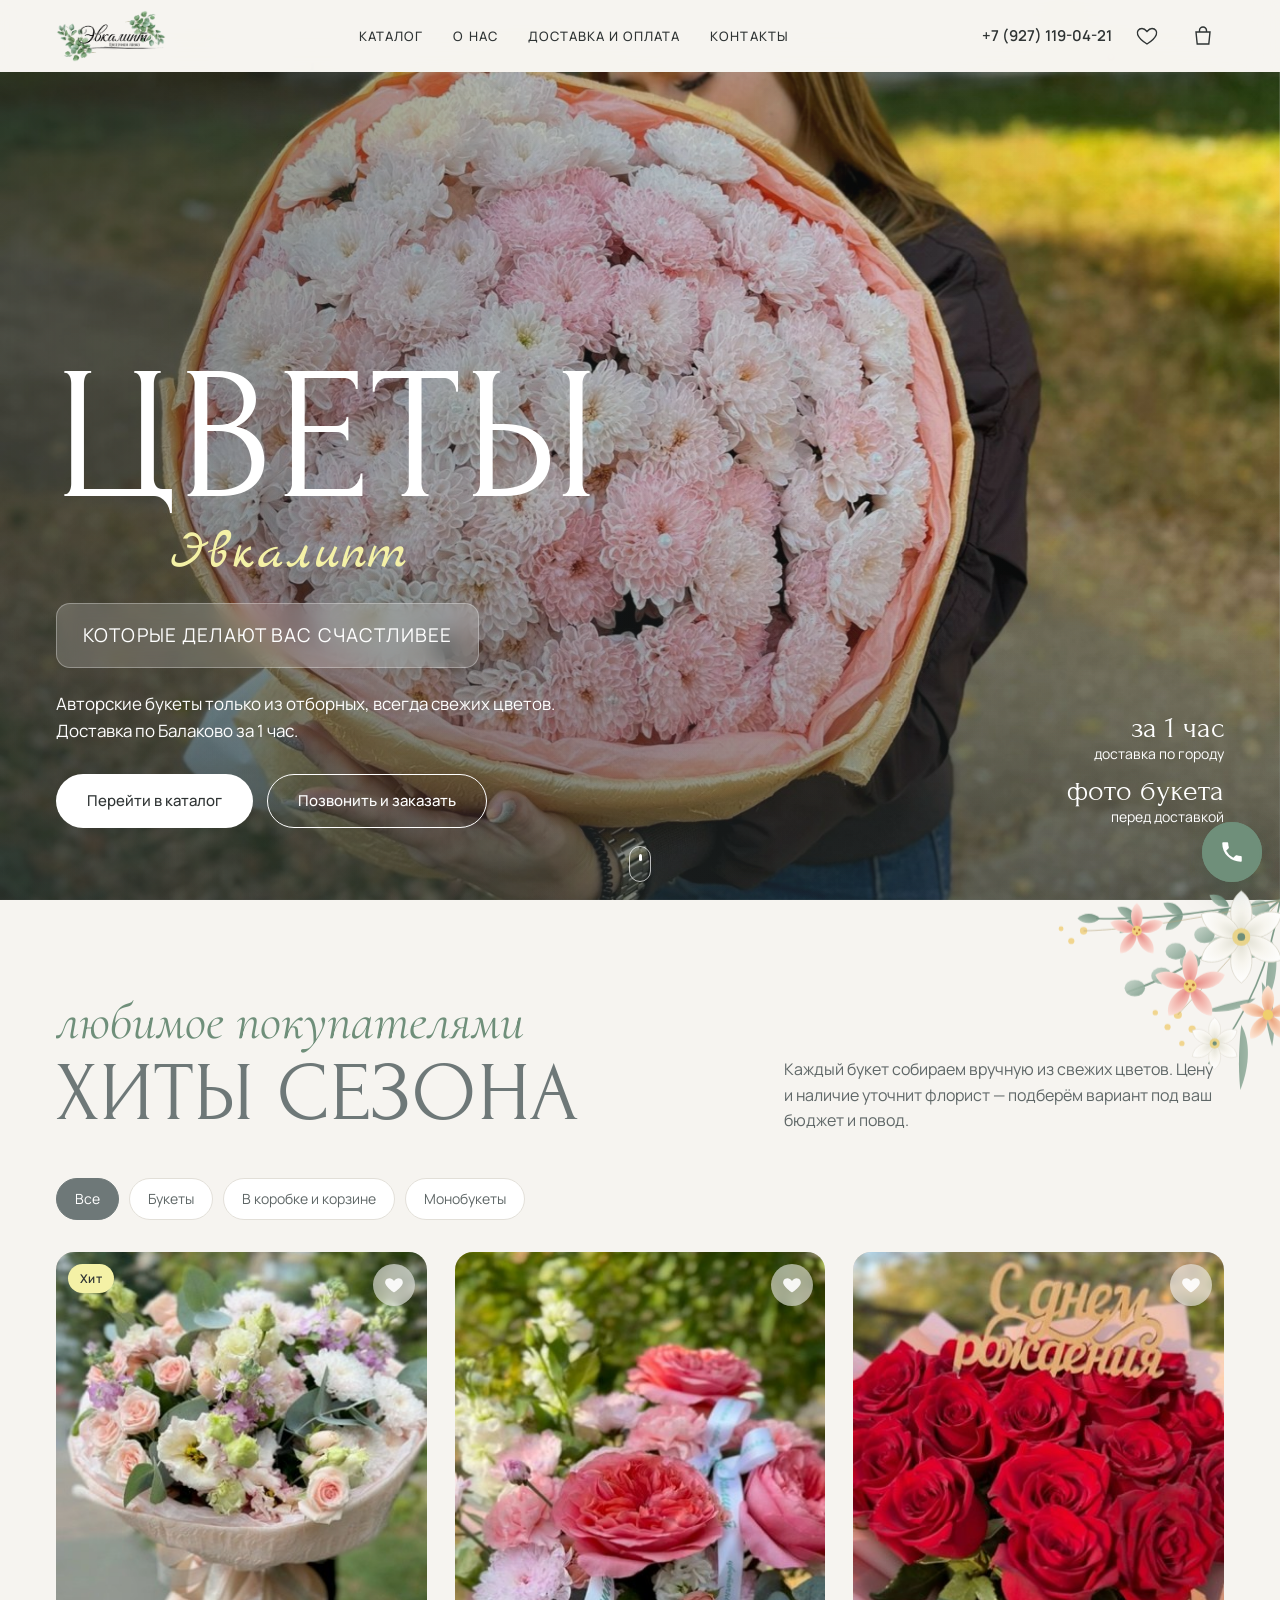
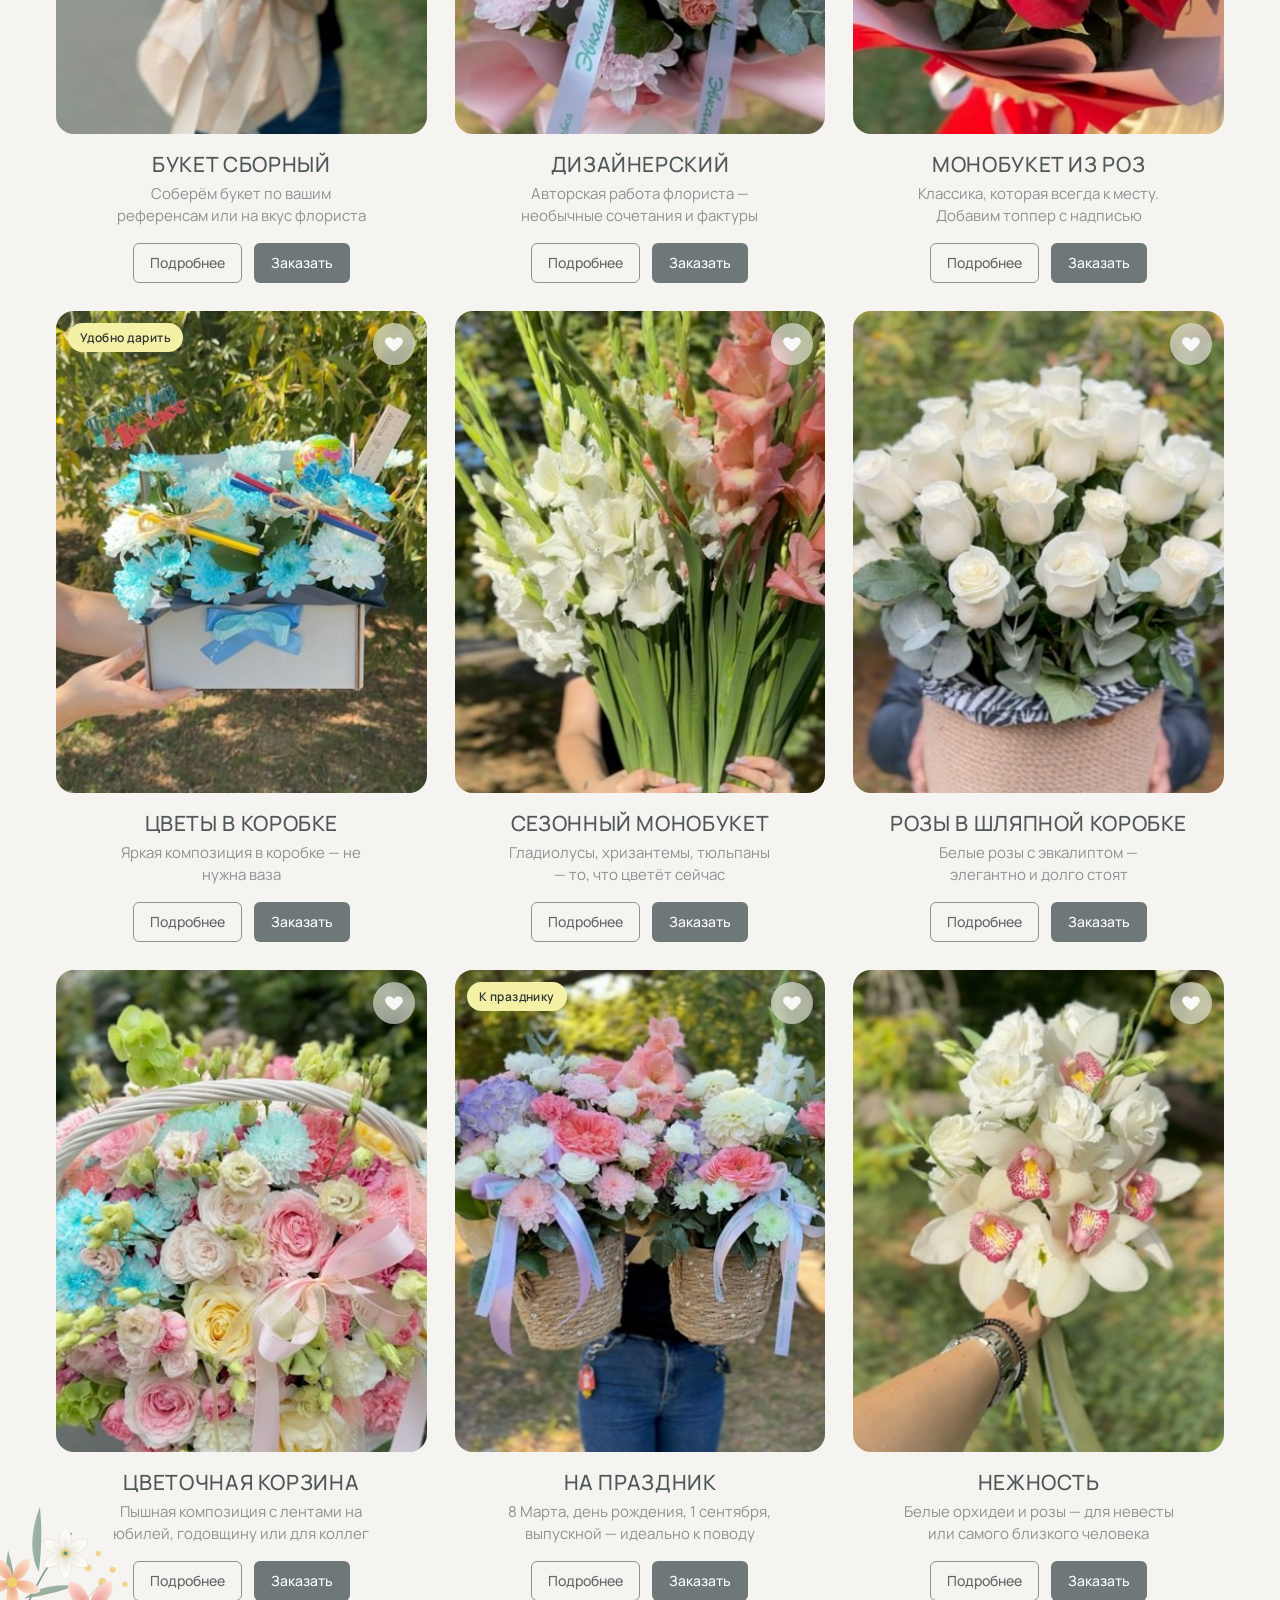
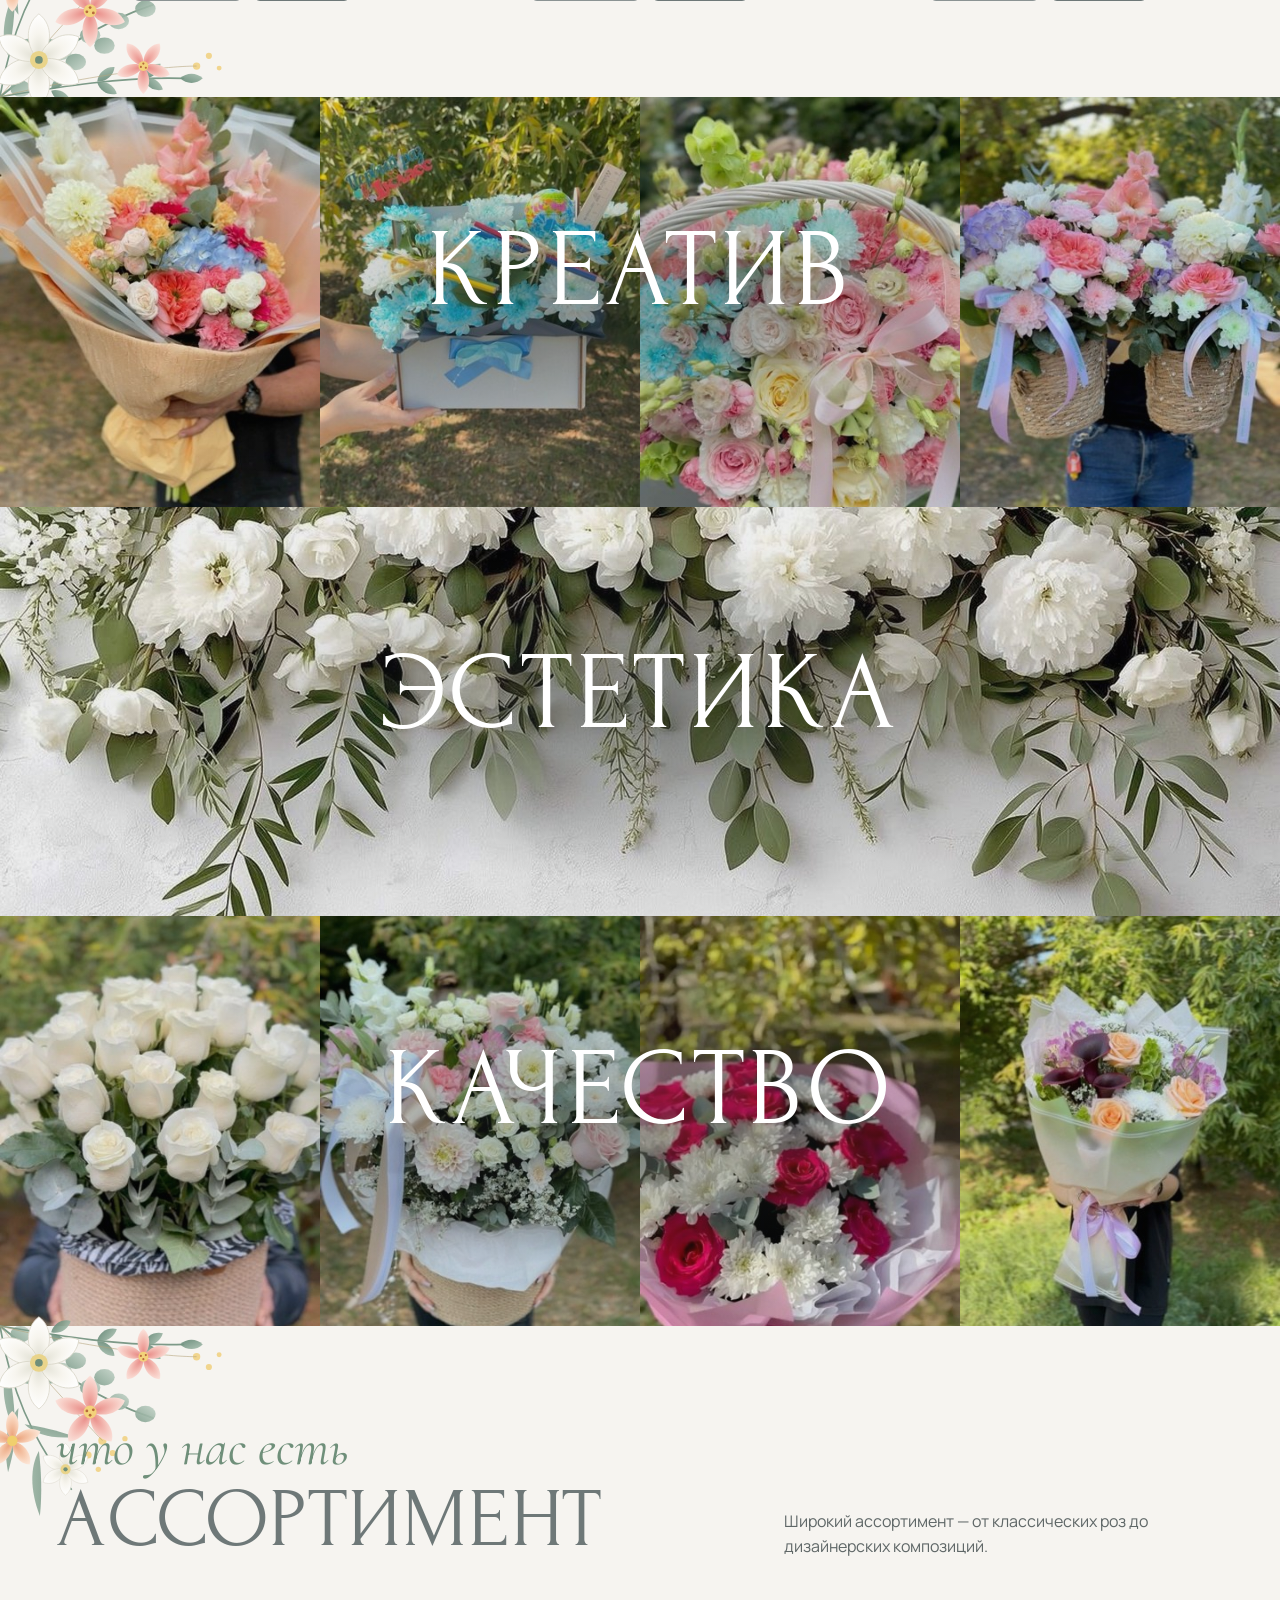
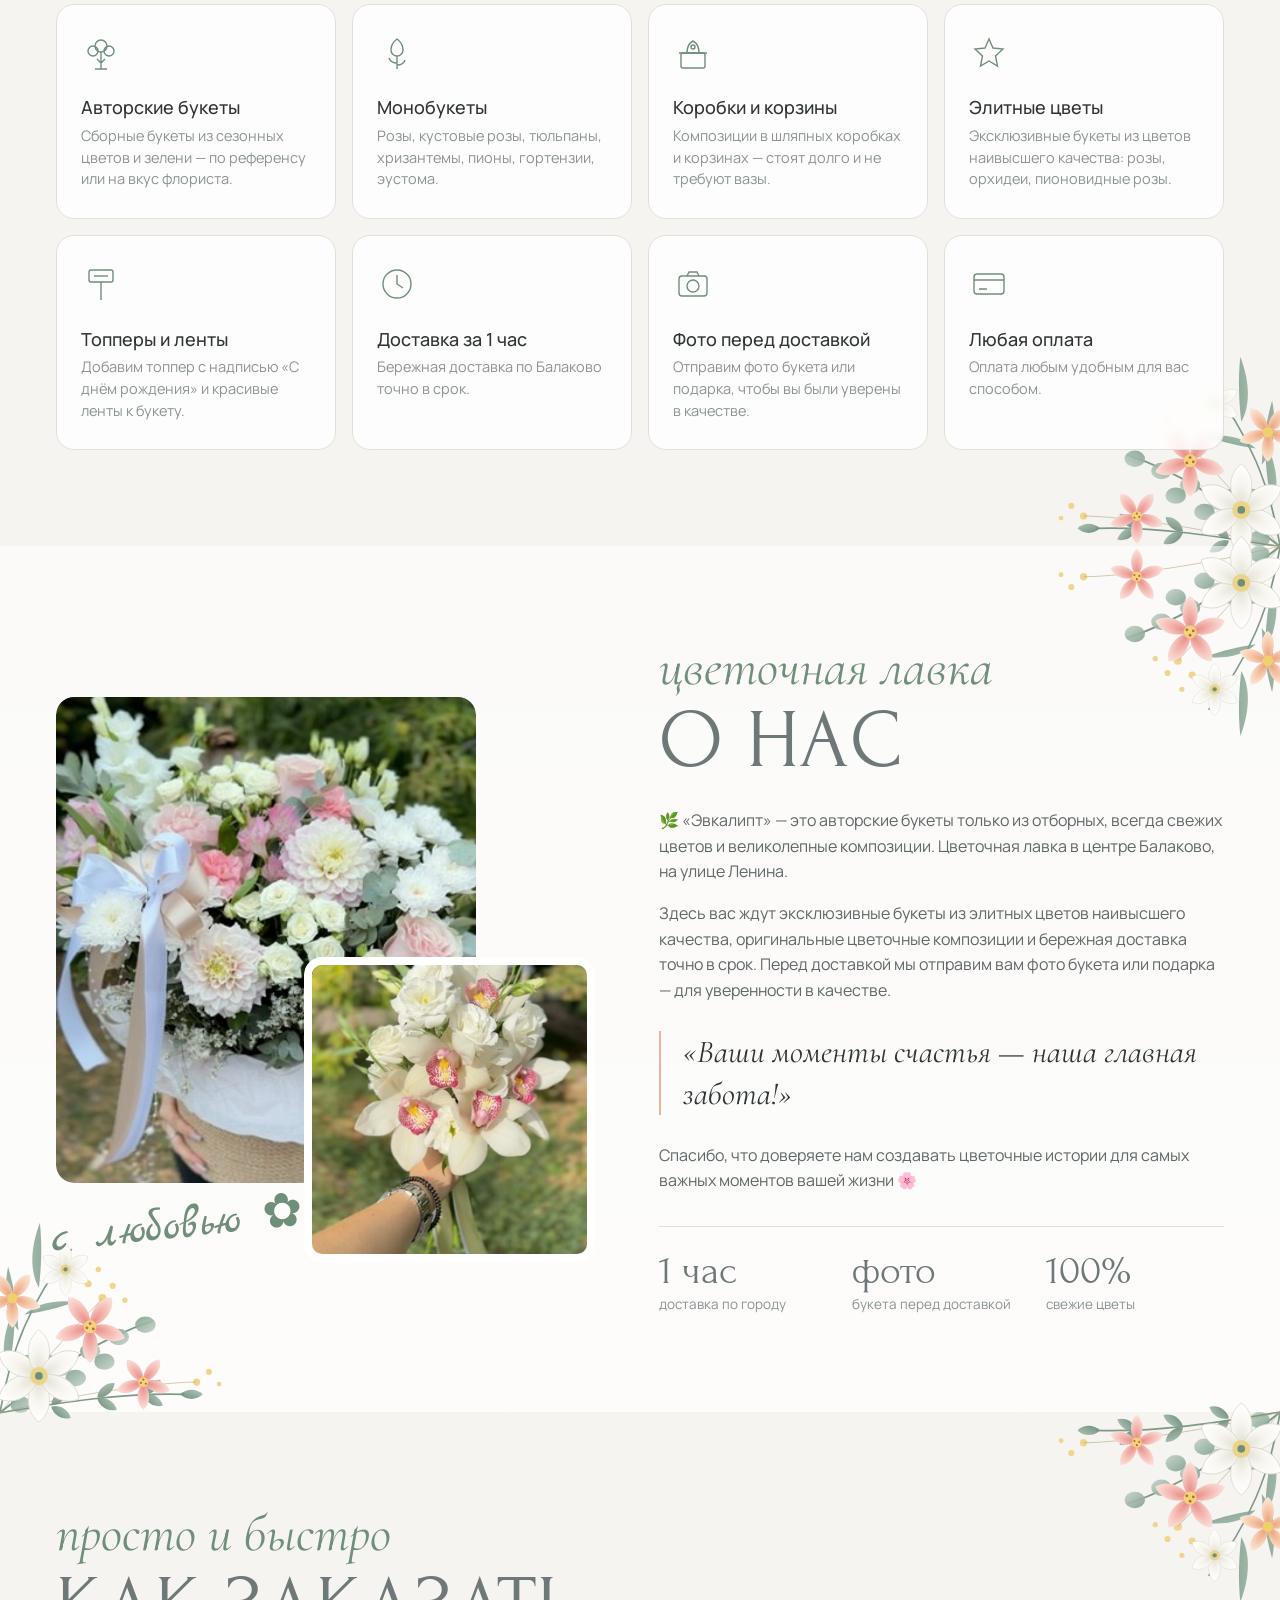
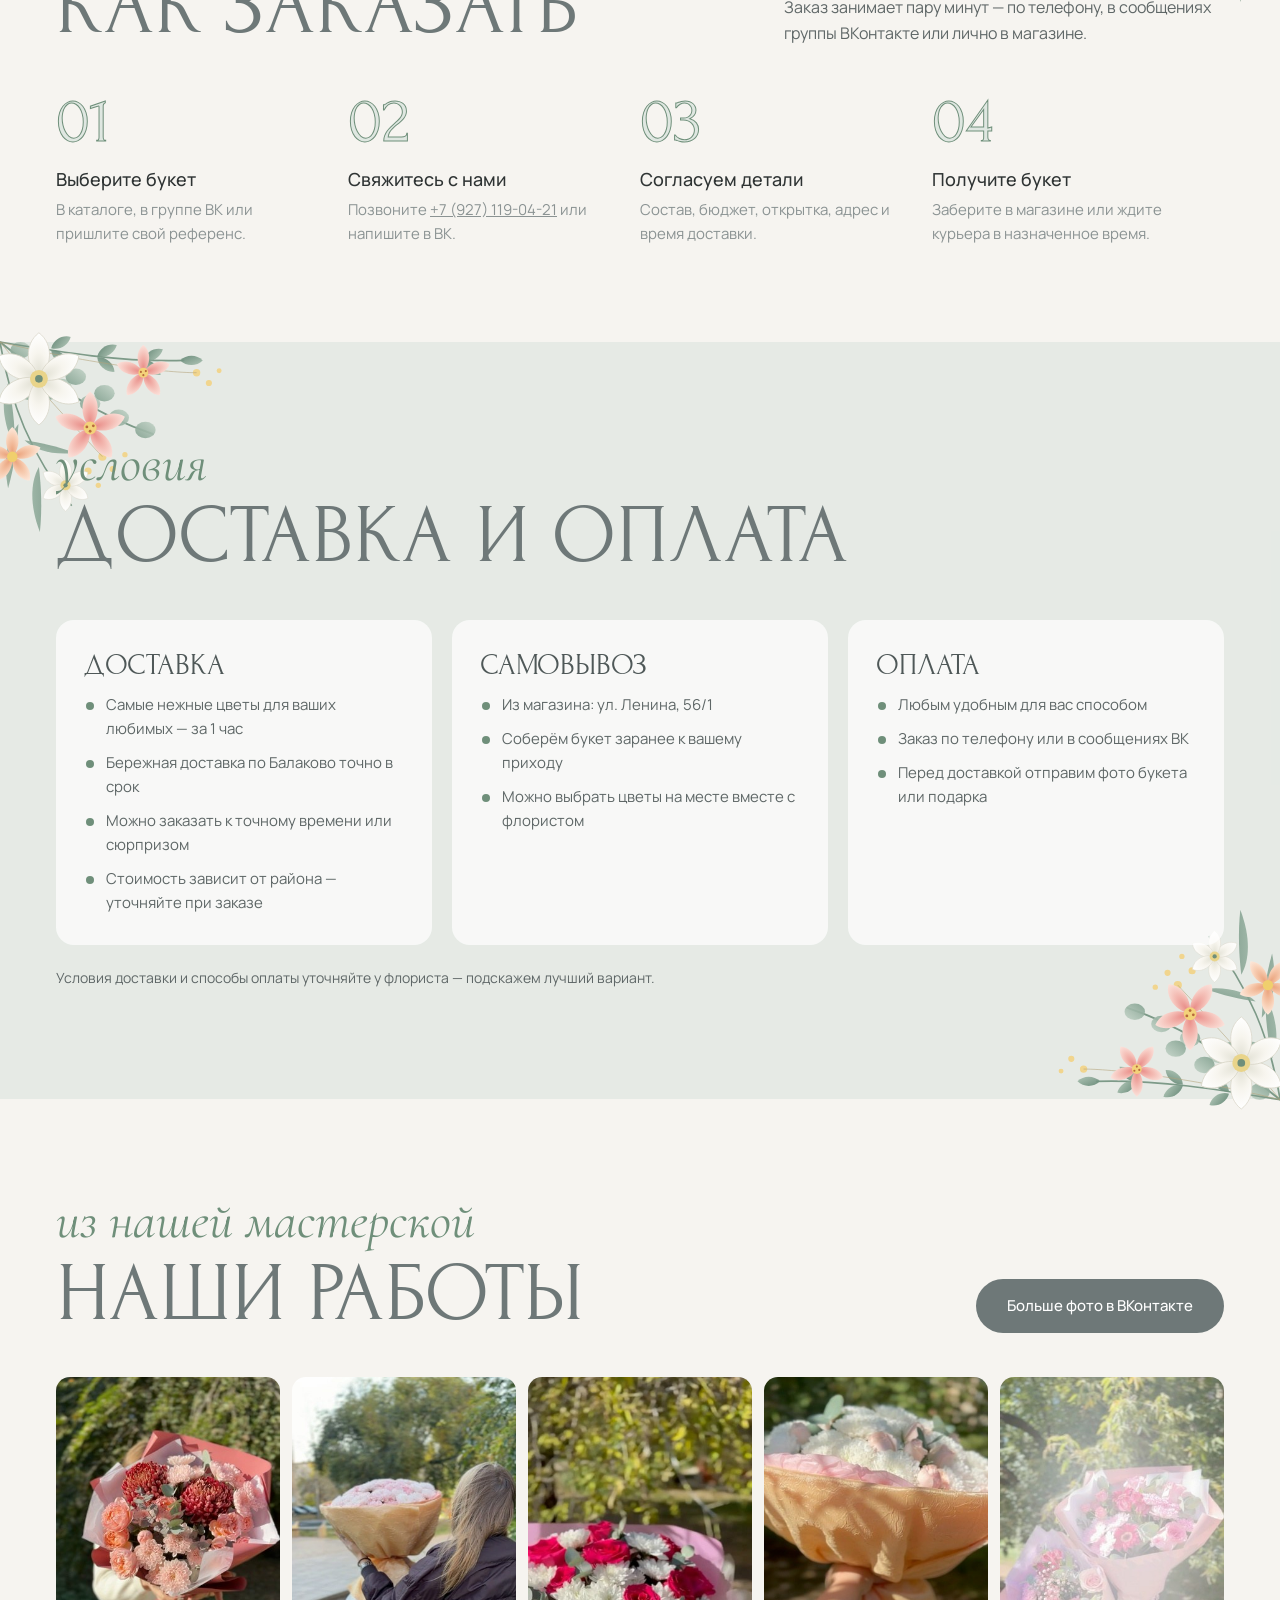
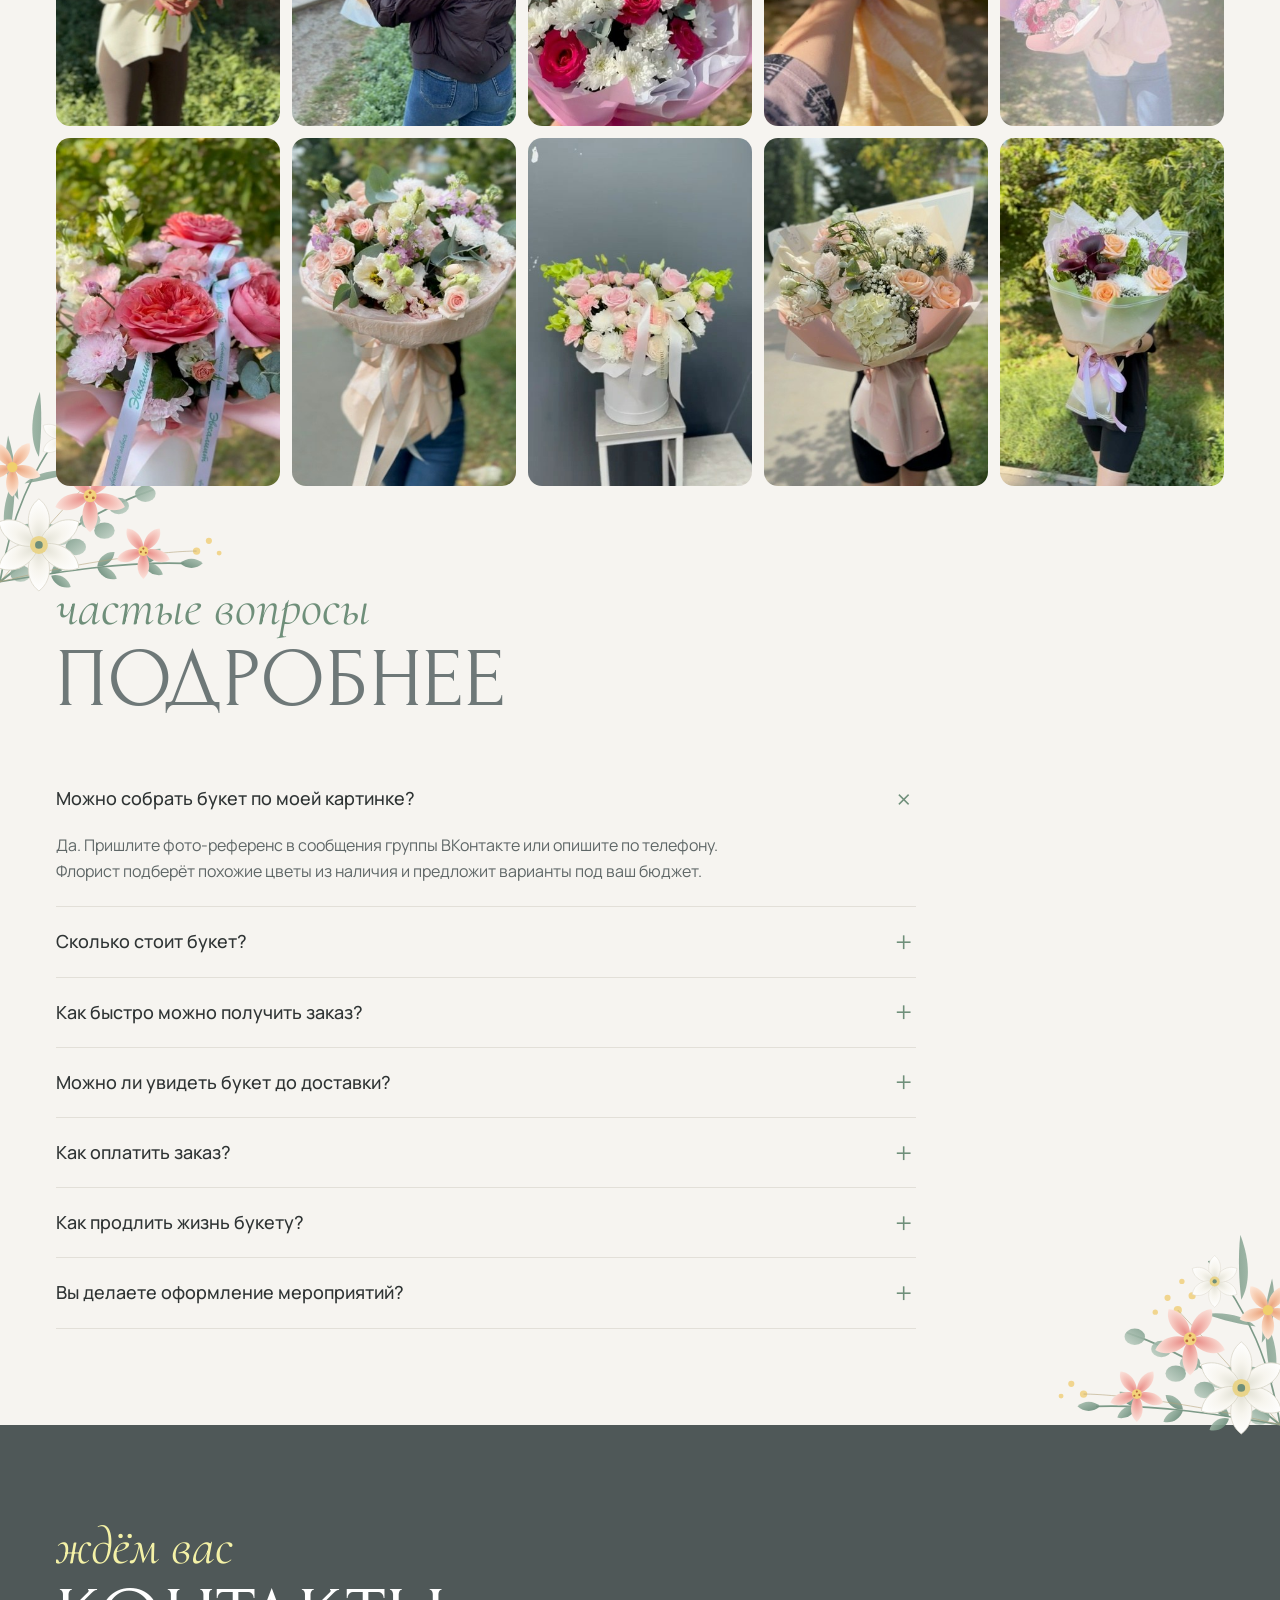
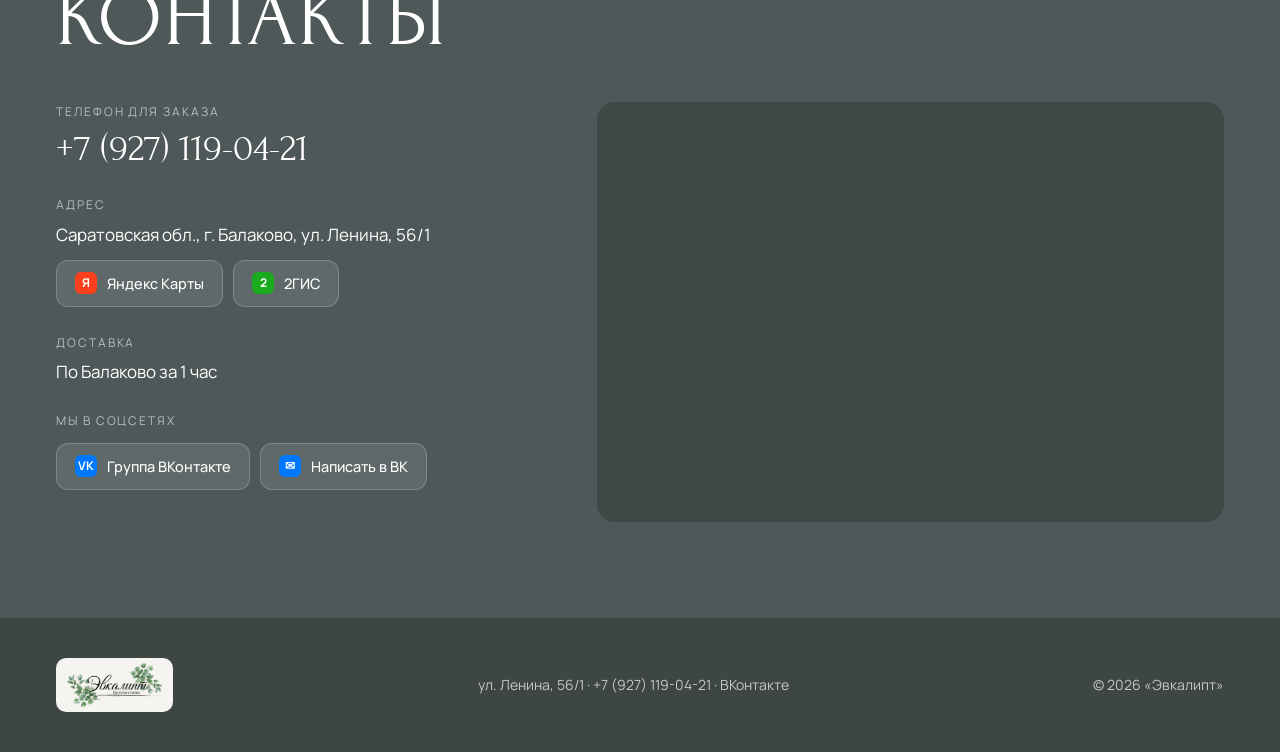
==== commit 41e8b4b8: "Мобильная версия как на компьютере, но компактная - Крупный заголовок, преимущества на главном экран" ====
--- a/index.html
+++ b/index.html
@@ -76,6 +76,7 @@
 .nav a { text-decoration: none; font-size: 13px; font-weight: 500; letter-spacing: .08em; text-transform: uppercase; color: var(--ink); position: relative; }
 .nav a::after { content: ""; position: absolute; left: 0; right: 100%; bottom: -4px; height: 1px; background: currentColor; transition: .25s; }
 .nav a:hover::after { right: 0; }
+.nav a.nav-phone { display: none; }
 .top-actions { display: flex; align-items: center; gap: 14px; }
 .top-phone { text-decoration: none; font-weight: 600; font-size: 15px; white-space: nowrap; }
 .icon-btn { position: relative; width: 42px; height: 42px; display: grid; place-items: center; border: 0; background: transparent; color: var(--ink); border-radius: 50%; }
@@ -344,6 +345,7 @@
   .nav a::after { display: none; }
   .top-actions { margin-left: auto; }
   .burger { display: grid; }
+  .nav a.nav-phone { display: block; border-bottom: 0; margin-top: 10px; text-align: center; background: var(--euca); color: #fff; border-radius: 999px; padding: 14px; font-size: 17px; letter-spacing: .02em; }
   .grid { grid-template-columns: repeat(2, minmax(0, 1fr)); gap: 22px; }
   .about-grid, .contact-grid { grid-template-columns: minmax(0, 1fr); gap: 44px; }
   .deliv-grid { grid-template-columns: minmax(0, 1fr); }
@@ -364,6 +366,88 @@
   .logo-img { height: 44px; }
   .gallery { grid-template-columns: repeat(2, minmax(0, 1fr)); }
   .map-frame { min-height: 340px; }
+}
+
+/* ====== Мобильная версия — как на компьютере, но компактно ====== */
+@media (max-width: 600px) {
+  section { padding: 60px 0; }
+  .sec-head { margin-bottom: 26px; gap: 14px; }
+  .sec-title { font-size: clamp(40px, 12vw, 54px); }
+  .sec-lead { font-size: 15px; }
+
+  /* Главный экран */
+  .hero { padding: 96px 0 40px; align-items: flex-end; }
+  .hero .bg img { object-position: 50% 80%; }
+  .hero::after { background: linear-gradient(180deg, rgba(40,46,46,.45) 0%, rgba(40,46,46,.05) 26%, rgba(40,46,46,.15) 45%, rgba(40,46,46,.72) 100%); }
+  .hero h1 { font-size: 27vw; line-height: .82; }
+  .hero-kicker { font-size: 11vw; margin: -2vw 0 0 22vw; }
+  .hero-inner { gap: 16px; }
+  .hero-glass { font-size: 13px; padding: 12px 16px; letter-spacing: .05em; }
+  .hero-inner > p { font-size: 15px !important; }
+  .hero-cta { gap: 10px; }
+  .hero-cta .btn { padding: 13px 18px; }
+  .hero-facts { display: grid; position: absolute; top: 18px; right: 16px; bottom: auto; gap: 8px; font-size: 11px; text-align: right; }
+  .hero-facts > div { background: rgba(255,255,255,.18); border: 1px solid rgba(255,255,255,.3); backdrop-filter: blur(8px); -webkit-backdrop-filter: blur(8px); border-radius: 12px; padding: 8px 12px; }
+  .hero-facts span { font-size: 19px; }
+  .scroll-hint { display: none; }
+
+  /* Каталог: 2 колонки, как сетка на компьютере */
+  .filters { flex-wrap: nowrap; overflow-x: auto; margin: 0 -16px 22px; padding: 0 16px 4px; scrollbar-width: none; }
+  .filters::-webkit-scrollbar { display: none; }
+  .chip { flex: none; padding: 8px 14px; font-size: 13px; }
+  .grid { grid-template-columns: repeat(2, minmax(0, 1fr)); gap: 22px 12px; }
+  .card .ph { border-radius: 14px; aspect-ratio: 4/5.4; }
+  .card h3 { font-size: 13.5px; margin: 12px 0 4px; letter-spacing: .02em; }
+  .card p { font-size: 12px; margin-bottom: 10px; }
+  .card .acts { flex-direction: column; gap: 6px; }
+  .card .acts .btn { width: 100%; padding: 7px 8px; font-size: 12.5px; }
+  .fav { width: 34px; height: 34px; top: 8px; right: 8px; }
+  .fav svg { width: 18px; height: 18px; }
+  .tag { font-size: 10.5px; padding: 4px 9px; left: 8px; top: 8px; }
+
+  /* Ленты */
+  .band { height: 240px; }
+  .band h3 { font-size: 15vw; }
+  .band p { font-size: 13.5px; max-width: 300px; }
+
+  /* Ассортимент: 2 колонки */
+  .assort { grid-template-columns: repeat(2, minmax(0, 1fr)); gap: 10px; }
+  .assort-item { padding: 16px 14px; border-radius: 14px; }
+  .assort-item svg { width: 30px; height: 30px; margin-bottom: 10px; }
+  .assort-item h4 { font-size: 14.5px; }
+  .assort-item p { font-size: 12.5px; }
+
+  /* О нас */
+  .about-grid { gap: 30px; }
+  .about-pics .hand { font-size: 30px; }
+  .about-text .quote { font-size: 22px; margin: 20px 0; }
+  .stats b { font-size: 26px; }
+  .stats span { font-size: 12px; }
+
+  /* Как заказать: 2 колонки */
+  .steps { grid-template-columns: repeat(2, minmax(0, 1fr)); gap: 26px 14px; }
+  .step { padding: 0; }
+  .step::before { font-size: 44px; margin-bottom: 8px; }
+  .step h4 { font-size: 15px; }
+  .step p { font-size: 13px; }
+
+  /* Доставка */
+  .deliv-grid { gap: 12px; }
+  .deliv-card { padding: 22px 20px; }
+  .deliv-card h4 { font-size: 26px; }
+  .deliv-card ul { font-size: 14px; }
+
+  /* Галерея: 3 колонки */
+  .gallery { grid-template-columns: repeat(3, minmax(0, 1fr)); gap: 6px; }
+  .gallery .ph { border-radius: 10px; }
+  .gallery .ph:nth-child(10) { display: none; }
+  #works .sec-head .btn { padding: 11px 18px; font-size: 14px; }
+
+  /* FAQ и контакты */
+  .faq summary { font-size: 16px; padding: 18px 40px 18px 0; }
+  .c-list { gap: 20px; }
+  .map-frame { min-height: 300px; }
+  .fab { width: 54px; height: 54px; right: 14px; }
 }
 </style>
 </head>
@@ -440,6 +524,7 @@
       <a href="#about">О нас</a>
       <a href="#delivery">Доставка и оплата</a>
       <a href="#contacts">Контакты</a>
+      <a class="nav-phone" data-phone-link data-phone-text href="tel:+79271190421">+7 (927) 119-04-21</a>
     </nav>
     <div class="top-actions">
       <a class="top-phone" data-phone-link href="tel:+79271190421" data-phone-text>+7 (927) 119-04-21</a>
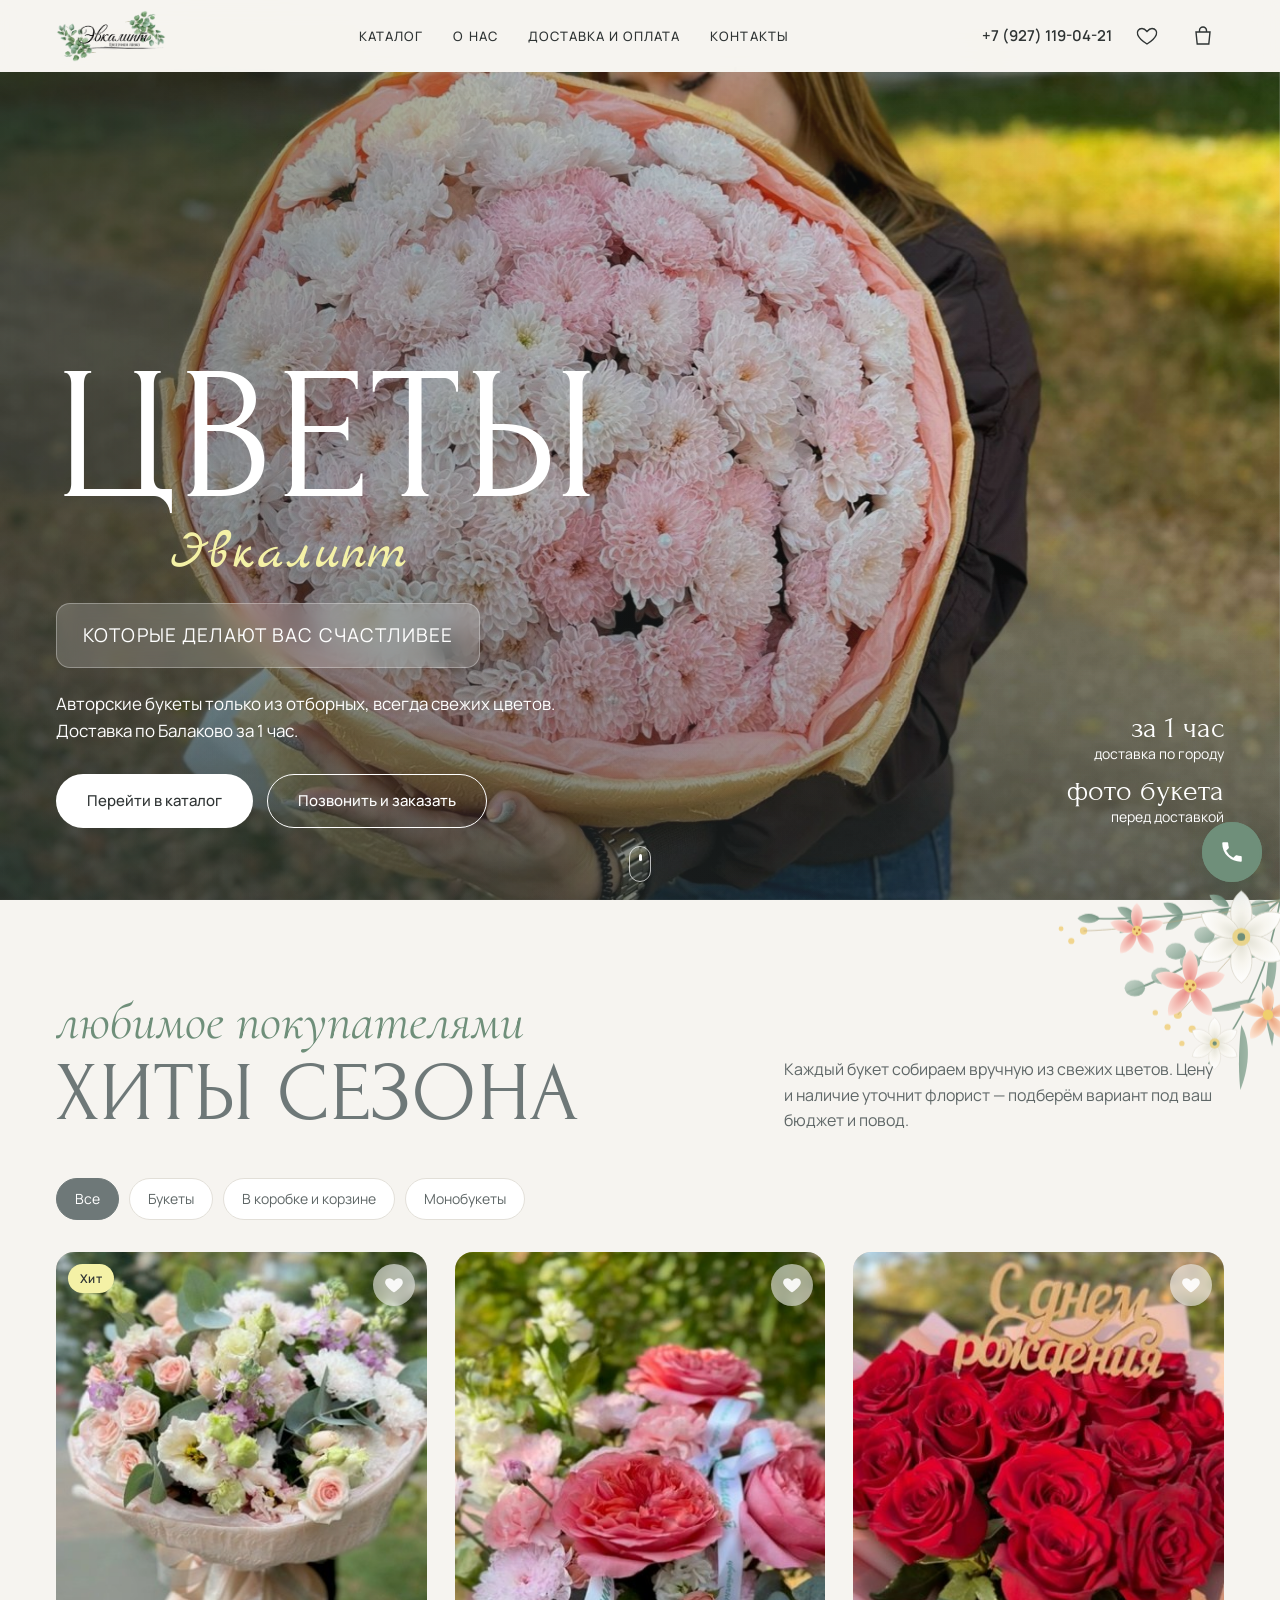
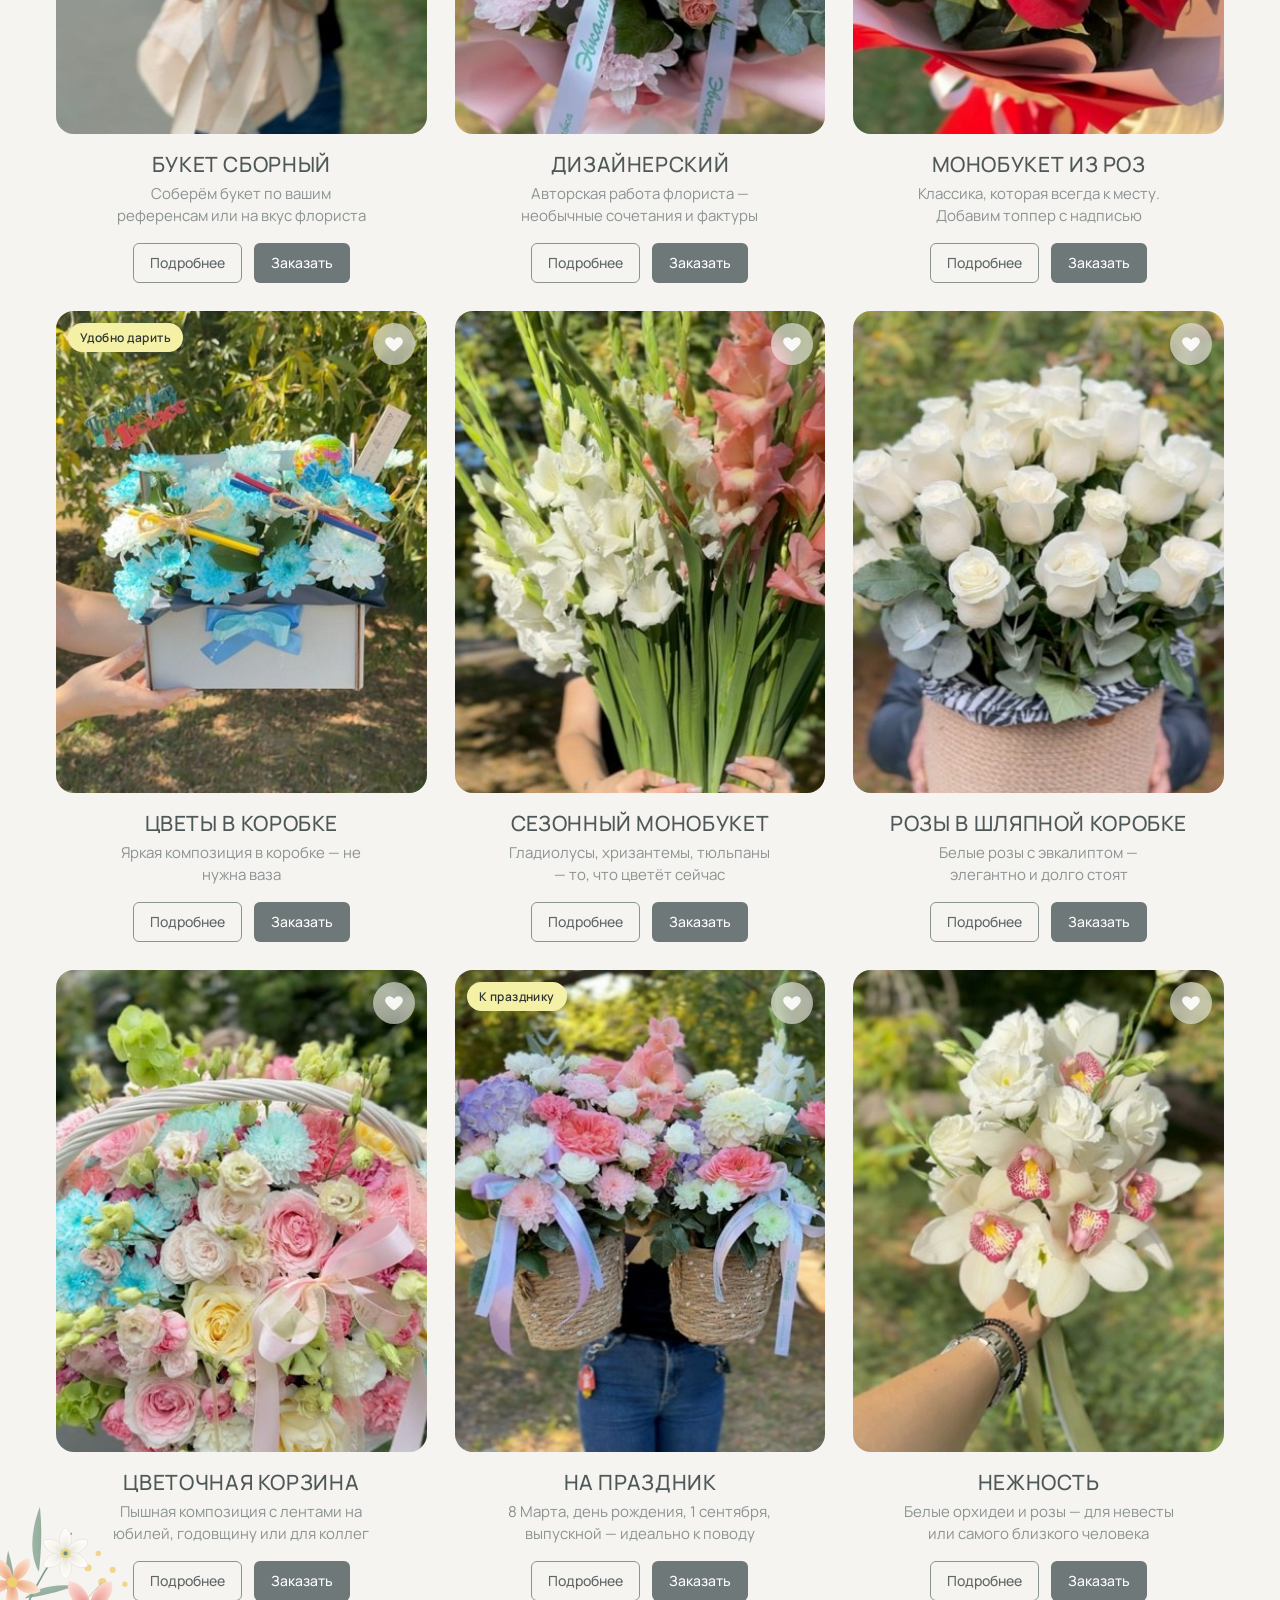
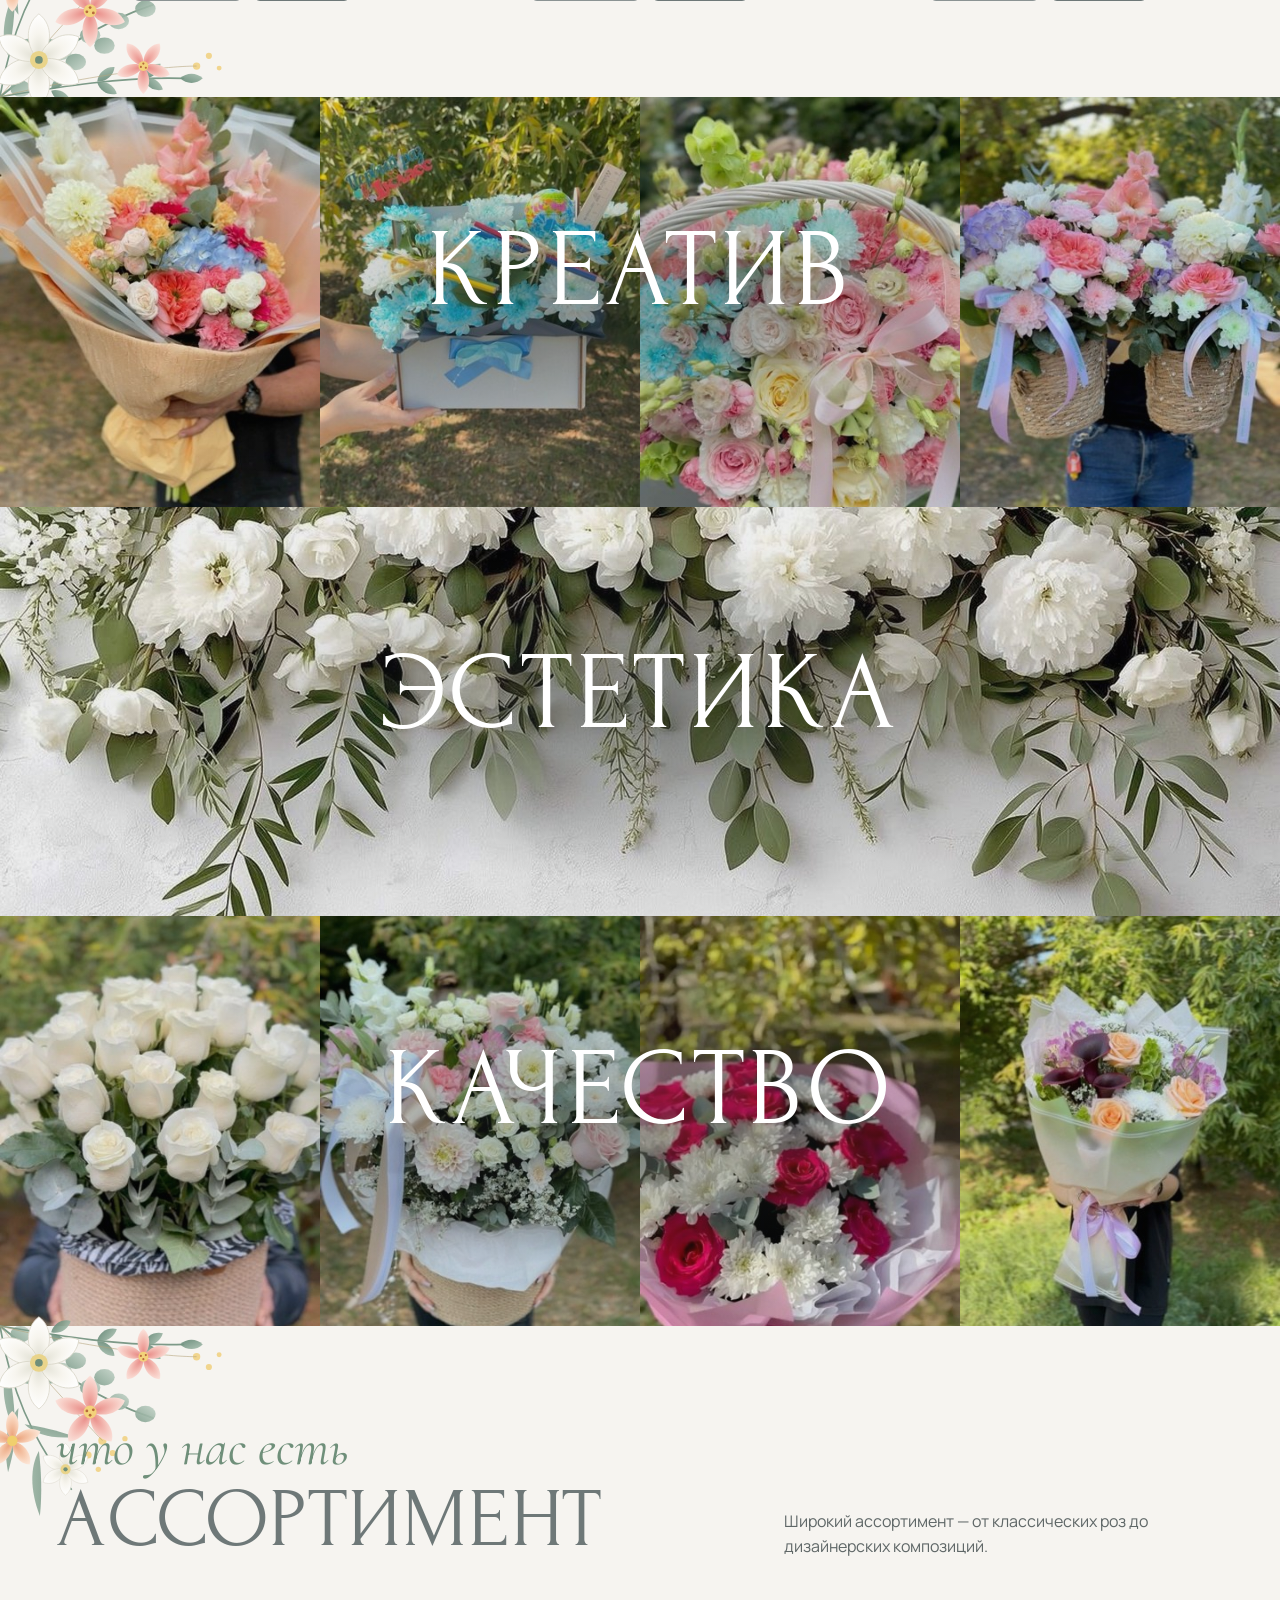
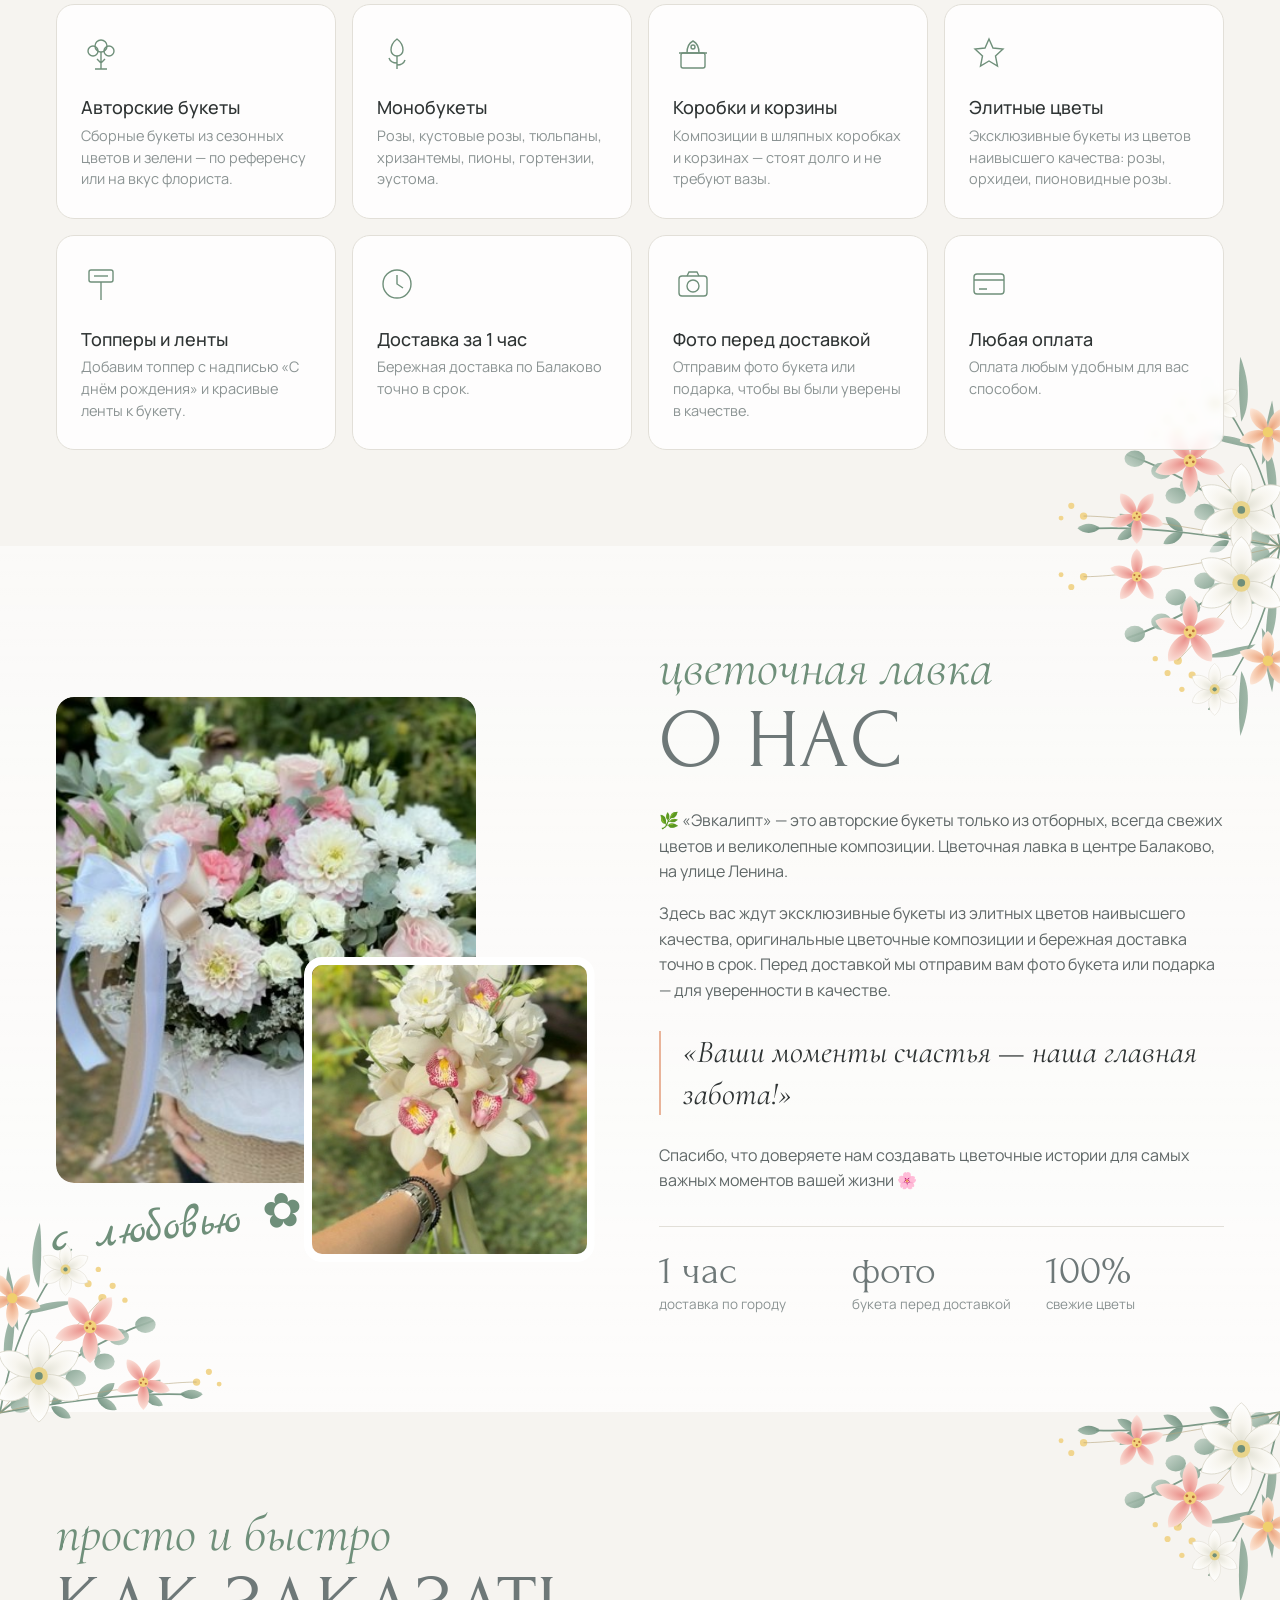
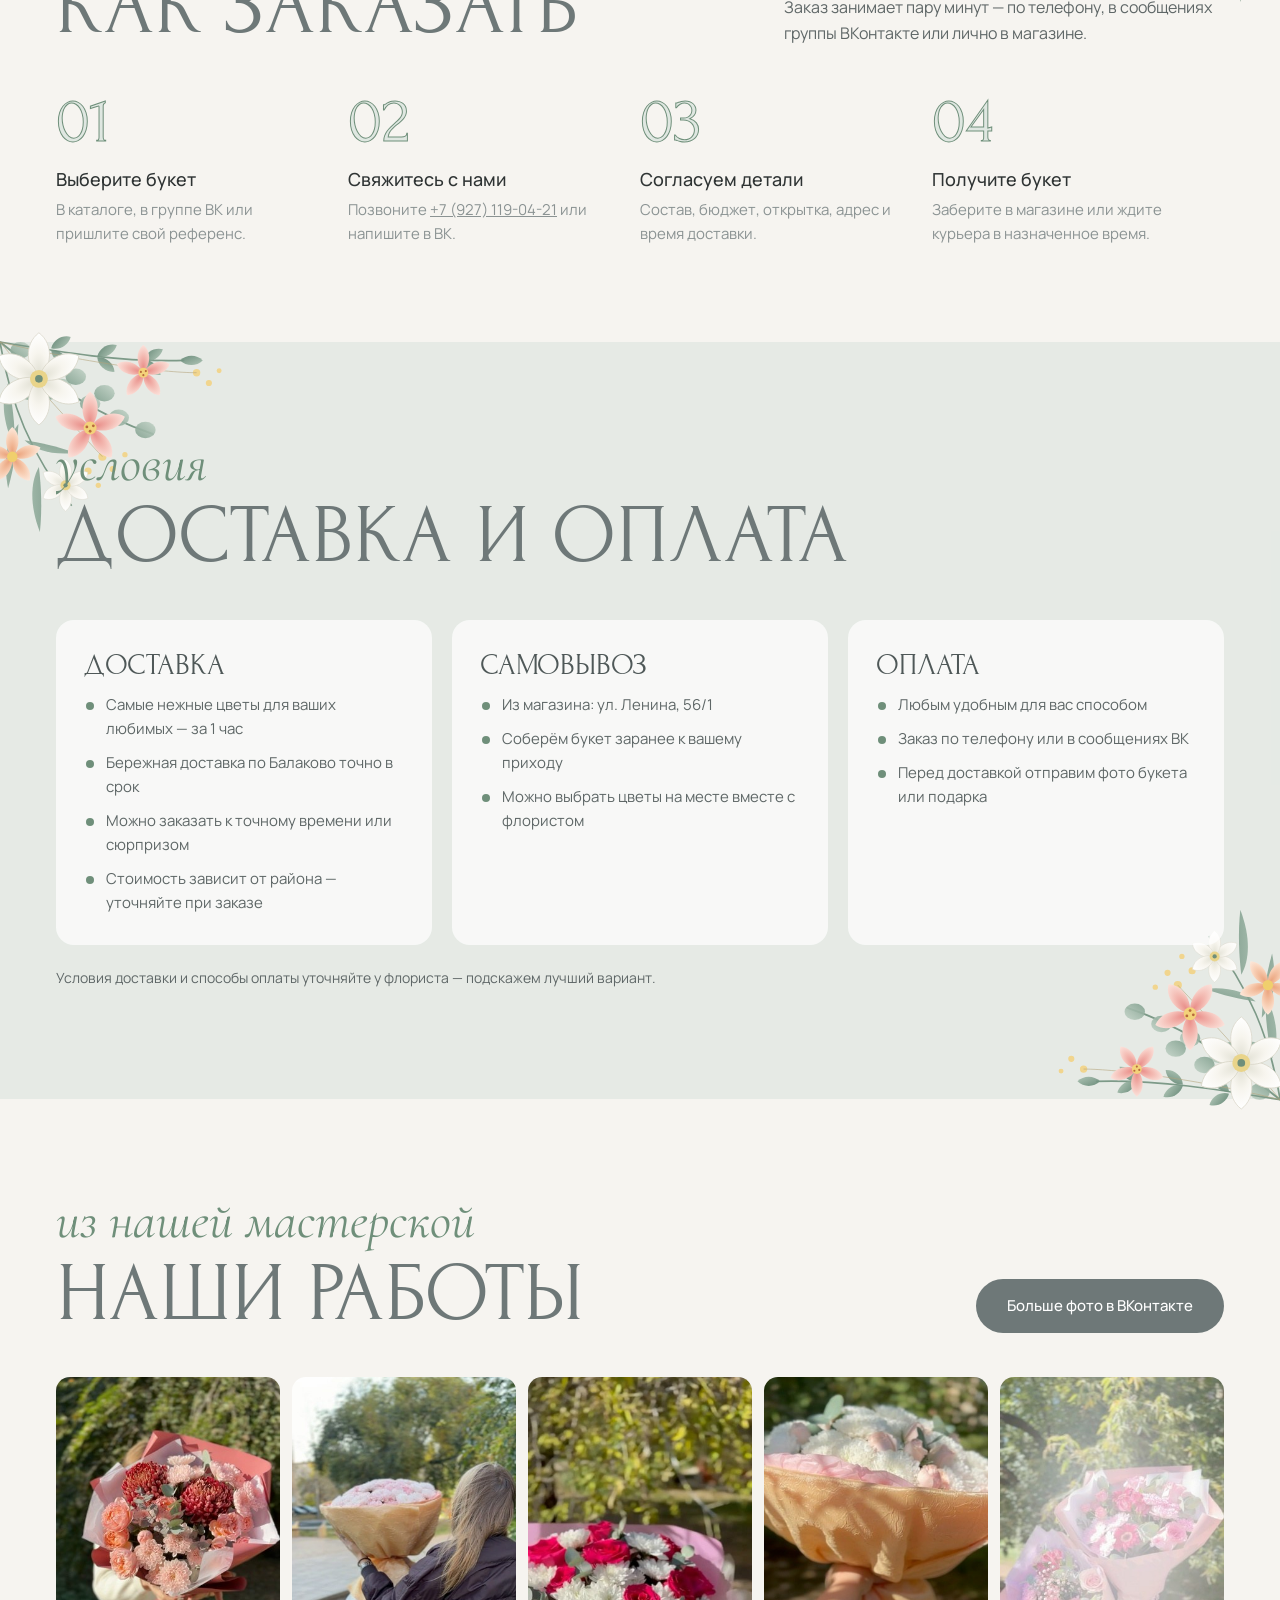
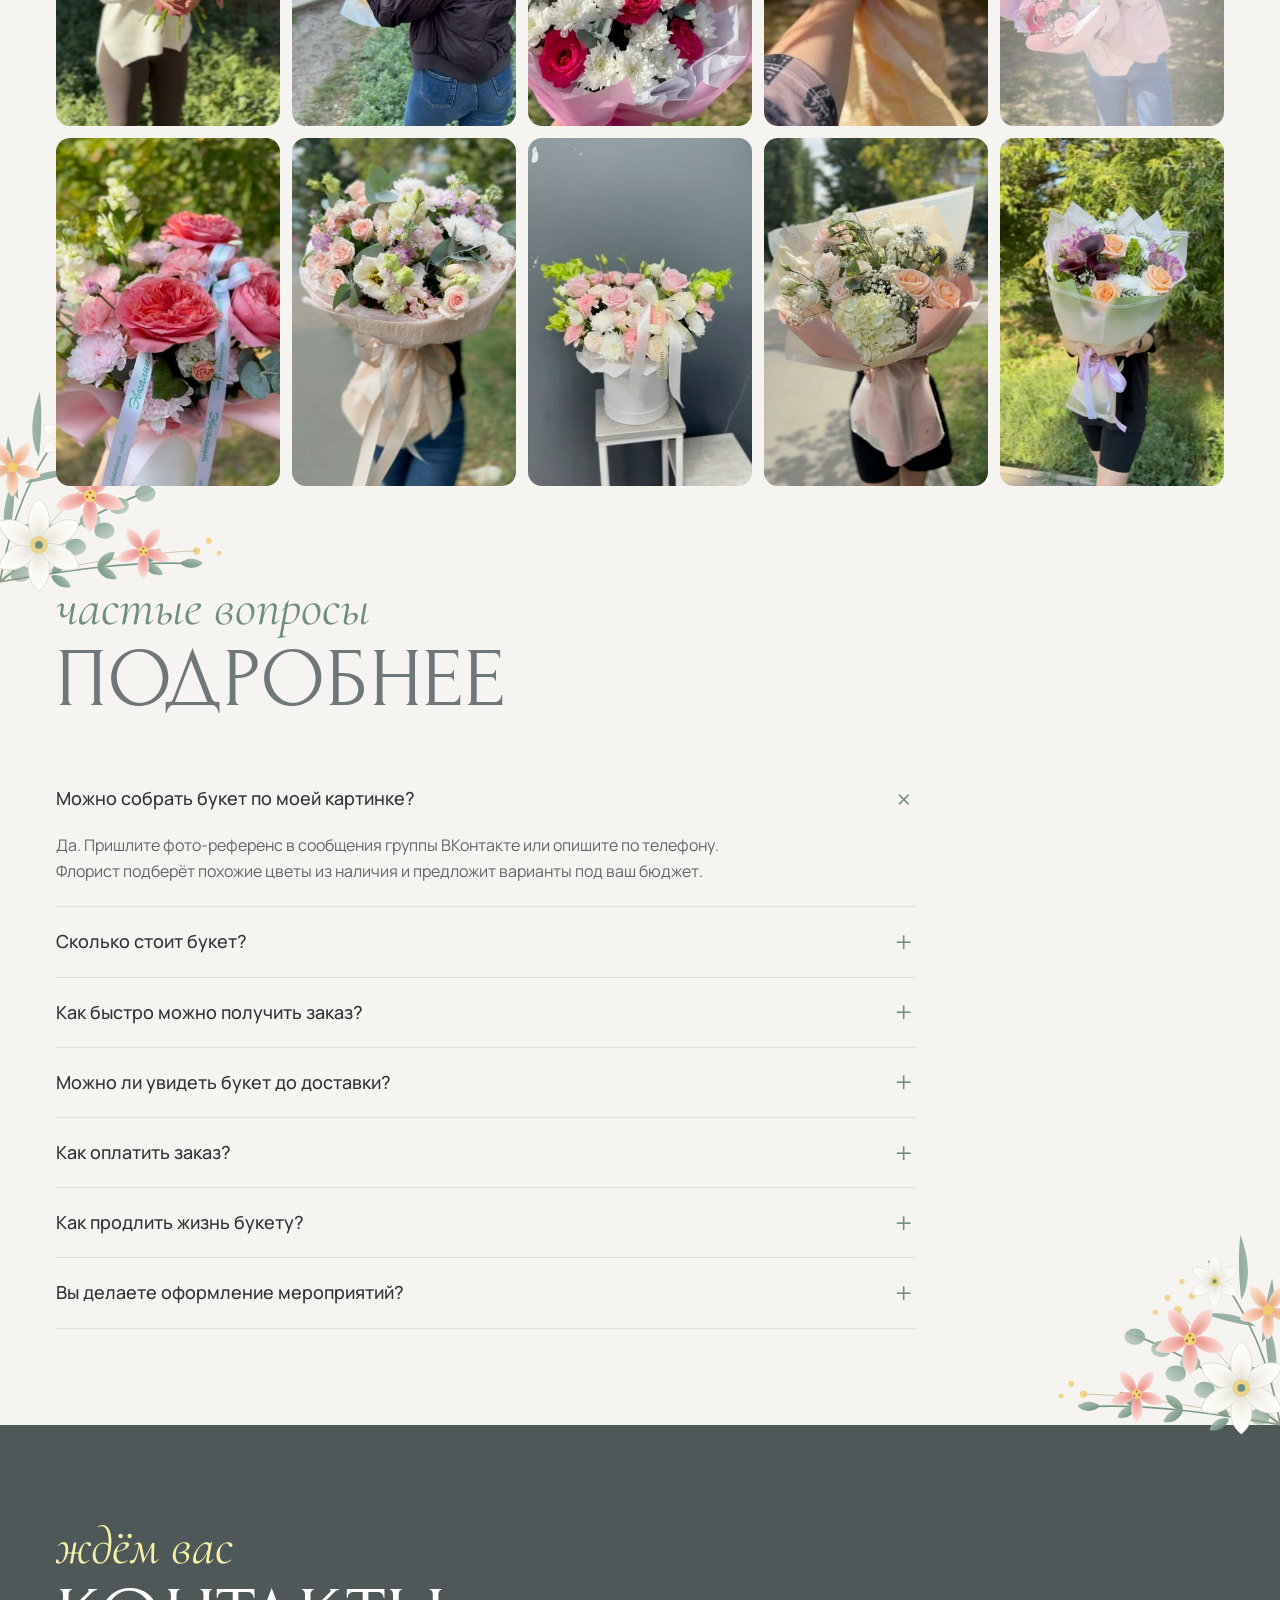
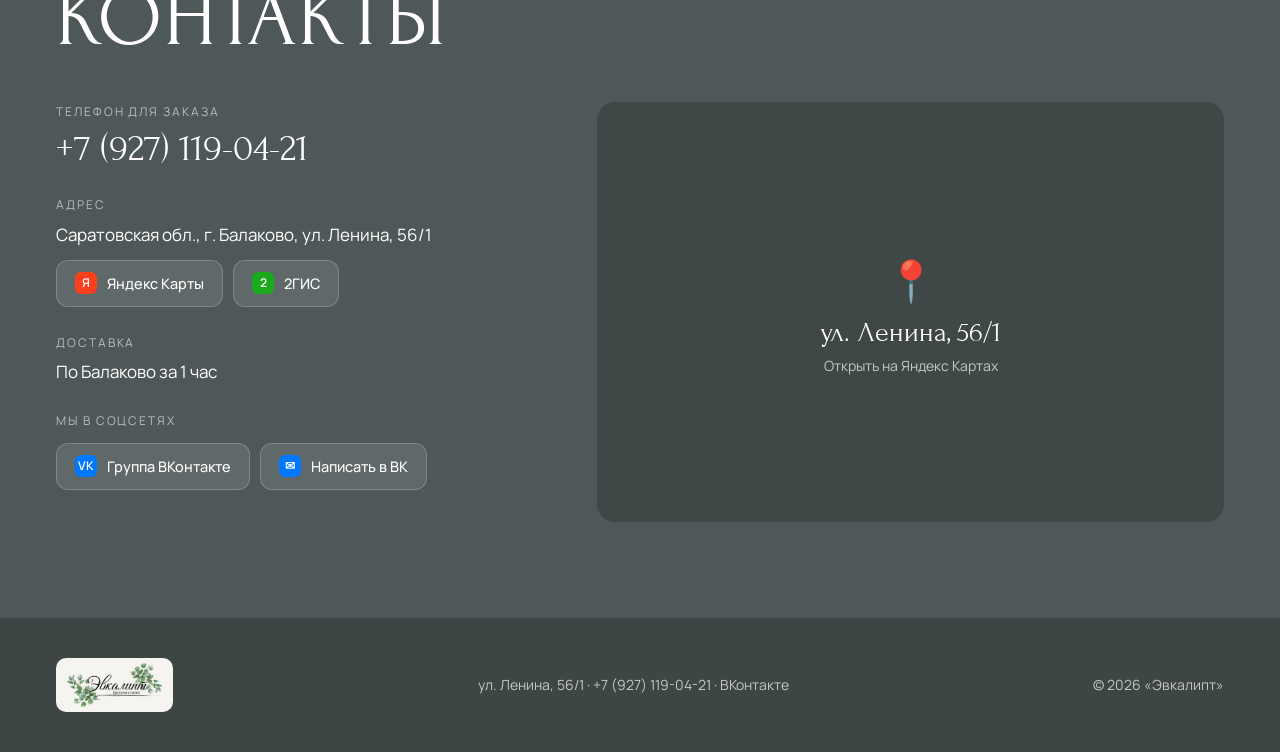
==== commit c59e20df: "Всё грузится из файла, в том числе на телефоне - Шрифты сохранены локально в fonts/ и встроены в sta" ====
--- a/index.html
+++ b/index.html
@@ -2,6 +2,7 @@
 <html lang="ru">
 <head>
 <meta charset="utf-8">
+<script>document.documentElement.classList.add("js")</script>
 <meta name="viewport" content="width=device-width, initial-scale=1, viewport-fit=cover">
 <title>Эвкалипт — цветочная лавка, Балаково</title>
 <meta name="description" content="Цветочная лавка «Эвкалипт» в Балаково: авторские букеты из отборных свежих цветов, монобукеты, цветы в коробках и корзинах. Доставка за 1 час. ул. Ленина, 56/1.">
@@ -10,9 +11,7 @@
 <meta property="og:type" content="website">
 <meta name="theme-color" content="#f6f4f0">
 <link rel="icon" href="data:image/svg+xml,%3Csvg xmlns='http://www.w3.org/2000/svg' viewBox='0 0 64 64'%3E%3Cpath d='M32 58C32 36 22 22 8 14c18 0 30 12 24 44zm0 0c0-22 10-36 24-44-18 0-30 12-24 44z' fill='%236f8f7a'/%3E%3C/svg%3E">
-<link rel="preconnect" href="https://fonts.googleapis.com">
-<link rel="preconnect" href="https://fonts.gstatic.com" crossorigin>
-<link rel="stylesheet" href="https://fonts.googleapis.com/css2?family=Forum&family=Cormorant+Garamond:ital,wght@0,400;0,500;1,400;1,500&family=Marck+Script&family=Manrope:wght@300;400;500;600&display=swap">
+<link rel="stylesheet" href="fonts/fonts.css">
 <style>
 /* ====== Тема ====== */
 :root {
@@ -94,12 +93,13 @@
 .hero::after { content: ""; position: absolute; inset: 0; z-index: -1; background: linear-gradient(90deg, rgba(40,46,46,.62) 0%, rgba(40,46,46,.25) 55%, rgba(40,46,46,.05) 100%), linear-gradient(180deg, rgba(40,46,46,0) 50%, rgba(40,46,46,.45) 100%); }
 .hero > .wrap { width: 100%; }
 .hero-inner { display: grid; gap: 22px; max-width: 760px; }
-.hero-kicker { font: 400 clamp(34px, 4.6vw, 54px)/1 var(--f-hand); color: var(--lemon); margin: -14px 0 0 clamp(40px, 9vw, 150px); clip-path: inset(0 100% 0 0); animation: write 1.6s .9s cubic-bezier(.6,.1,.3,1) forwards; }
+.hero-kicker { font: 400 clamp(34px, 4.6vw, 54px)/1 var(--f-hand); color: var(--lemon); margin: -14px 0 0 clamp(40px, 9vw, 150px); }
+.js .hero-kicker { clip-path: inset(0 100% 0 0); animation: write 1.6s .9s cubic-bezier(.6,.1,.3,1) forwards; }
 @keyframes write { to { clip-path: inset(0 -5% 0 0); } }
 .split span { display: inline-block; opacity: 0; transform: translateY(.35em) rotate(4deg); filter: blur(8px); animation: letter .9s cubic-bezier(.2,.7,.2,1) forwards; animation-delay: calc(var(--i) * 90ms + .15s); }
 @keyframes letter { to { opacity: 1; transform: none; filter: none; } }
-.hero-glass, .hero-inner > p, .hero-cta { opacity: 0; animation: up .9s 1.4s ease forwards; }
-.hero-inner > p { animation-delay: 1.55s; } .hero-cta { animation-delay: 1.7s; }
+.js .hero-glass, .js .hero-inner > p, .js .hero-cta { opacity: 0; animation: up .9s 1.4s ease forwards; }
+.js .hero-inner > p { animation-delay: 1.55s; } .js .hero-cta { animation-delay: 1.7s; }
 @keyframes up { from { opacity: 0; transform: translateY(16px); } to { opacity: 1; transform: none; } }
 .hero h1 { margin: 0; font: 400 clamp(76px, 15vw, 190px)/.85 var(--f-display); letter-spacing: .02em; text-transform: uppercase; }
 .hero-glass { display: inline-block; padding: 16px 26px; background: rgba(255,255,255,.18); border: 1px solid rgba(255,255,255,.3); backdrop-filter: blur(10px); -webkit-backdrop-filter: blur(10px); border-radius: 14px; font-size: clamp(15px, 1.6vw, 19px); letter-spacing: .06em; text-transform: uppercase; width: fit-content; max-width: 100%; }
@@ -230,6 +230,10 @@
 .map-btn .vk { background: #0077ff; }
 .map-frame { border-radius: var(--radius); overflow: hidden; min-height: 420px; background: #3f4747; position: relative; }
 .map-frame iframe { position: absolute; inset: 0; width: 100%; height: 100%; border: 0; }
+.map-fallback { position: absolute; inset: 0; display: grid; place-content: center; justify-items: center; gap: 6px; text-decoration: none; color: #fff; text-align: center; padding: 20px; }
+.map-fallback span { font-size: 40px; }
+.map-fallback b { font: 400 28px/1.1 var(--f-display); }
+.map-fallback small { opacity: .7; font-size: 14px; }
 
 /* ====== Подвал ====== */
 footer { background: #3d4545; color: rgba(255,255,255,.7); padding: 40px 0 calc(40px + env(safe-area-inset-bottom)); font-size: 14px; }
@@ -263,11 +267,11 @@
 .fav-list button { border: 0; background: none; color: var(--ink-3); font-size: 20px; }
 
 /* ====== Появление при скролле ====== */
-.rv { opacity: 0; transform: translateY(26px); transition: opacity .8s ease, transform .8s ease; }
-.rv.in { opacity: 1; transform: none; }
+.js .rv { opacity: 0; transform: translateY(26px); transition: opacity .8s ease, transform .8s ease; }
+.js .rv.in { opacity: 1; transform: none; }
 @media (prefers-reduced-motion: reduce) {
   *, *::before, *::after { animation: none !important; transition: none !important; }
-  .rv { opacity: 1; transform: none; }
+  .js .rv { opacity: 1; transform: none; }
 }
 
 
@@ -320,7 +324,7 @@
 .btn-dark:hover::after, .btn-light:hover::after { left: 130%; }
 .sec-title { overflow: hidden; }
 .rv .sec-title em, .sec-head.rv .sec-title em { transition: opacity 1s .1s, transform 1s .1s; }
-.sec-head.rv:not(.in) .sec-title em { opacity: 0; transform: translateX(-24px); }
+.js .sec-head.rv:not(.in) .sec-title em { opacity: 0; transform: translateX(-24px); }
 .ph.reveal { clip-path: inset(0 0 100% 0 round var(--radius)); transition: clip-path 1.2s cubic-bezier(.7,0,.2,1); }
 .in .ph.reveal, .ph.reveal.in { clip-path: inset(0 0 0 0 round var(--radius)); }
 .gallery .ph { transition: transform .5s, box-shadow .5s; }
@@ -824,8 +828,8 @@
             <small>Адрес</small>
             <p data-address>Саратовская обл., г. Балаково, ул. Ленина, 56/1</p>
             <div class="map-btns">
-              <a class="map-btn" data-yandex-link href="#" target="_blank" rel="noopener"><i class="ya">Я</i>Яндекс Карты</a>
-              <a class="map-btn" data-2gis-link href="#" target="_blank" rel="noopener"><i class="gis">2</i>2ГИС</a>
+              <a class="map-btn" data-yandex-link href="https://yandex.ru/maps/?text=%D0%AD%D0%B2%D0%BA%D0%B0%D0%BB%D0%B8%D0%BF%D1%82%2C%20%D1%86%D0%B2%D0%B5%D1%82%D1%8B%2C%20%D0%91%D0%B0%D0%BB%D0%B0%D0%BA%D0%BE%D0%B2%D0%BE%2C%20%D1%83%D0%BB%D0%B8%D1%86%D0%B0%20%D0%9B%D0%B5%D0%BD%D0%B8%D0%BD%D0%B0%2C%2056/1" target="_blank" rel="noopener"><i class="ya">Я</i>Яндекс Карты</a>
+              <a class="map-btn" data-2gis-link href="https://2gis.ru/balakovo/search/%D0%AD%D0%B2%D0%BA%D0%B0%D0%BB%D0%B8%D0%BF%D1%82%2C%20%D0%9B%D0%B5%D0%BD%D0%B8%D0%BD%D0%B0%2056/1" target="_blank" rel="noopener"><i class="gis">2</i>2ГИС</a>
             </div>
           </div>
           <div class="c-item">
@@ -841,7 +845,8 @@
           </div>
         </div>
         <div class="map-frame rv">
-          <iframe id="map" title="Карта: Эвкалипт, Балаково" loading="lazy" allowfullscreen></iframe>
+          <a class="map-fallback" href="https://yandex.ru/maps/?text=%D0%AD%D0%B2%D0%BA%D0%B0%D0%BB%D0%B8%D0%BF%D1%82%2C%20%D1%86%D0%B2%D0%B5%D1%82%D1%8B%2C%20%D0%91%D0%B0%D0%BB%D0%B0%D0%BA%D0%BE%D0%B2%D0%BE%2C%20%D1%83%D0%BB%D0%B8%D1%86%D0%B0%20%D0%9B%D0%B5%D0%BD%D0%B8%D0%BD%D0%B0%2C%2056/1" target="_blank" rel="noopener"><span>📍</span><b>ул. Ленина, 56/1</b><small>Открыть на Яндекс Картах</small></a>
+          <iframe id="map" src="https://yandex.ru/map-widget/v1/?text=%D0%AD%D0%B2%D0%BA%D0%B0%D0%BB%D0%B8%D0%BF%D1%82%2C%20%D0%91%D0%B0%D0%BB%D0%B0%D0%BA%D0%BE%D0%B2%D0%BE%2C%20%D1%83%D0%BB%D0%B8%D1%86%D0%B0%20%D0%9B%D0%B5%D0%BD%D0%B8%D0%BD%D0%B0%2C%2056/1&z=16" title="Карта: Эвкалипт, Балаково" loading="lazy" allowfullscreen></iframe>
         </div>
       </div>
     </div>
--- a/fonts/fonts.css
+++ b/fonts/fonts.css
@@ -0,0 +1,90 @@
+/* cyrillic */
+@font-face {
+  font-family: 'Cormorant Garamond';
+  font-style: italic;
+  font-weight: 400 500;
+  font-display: swap;
+  src: url(CormorantGaramond-italic-400-cyrillic.woff2) format('woff2');
+  unicode-range: U+0301, U+0400-045F, U+0490-0491, U+04B0-04B1, U+2116;
+}
+/* latin */
+@font-face {
+  font-family: 'Cormorant Garamond';
+  font-style: italic;
+  font-weight: 400 500;
+  font-display: swap;
+  src: url(CormorantGaramond-italic-400-latin.woff2) format('woff2');
+  unicode-range: U+0000-00FF, U+0131, U+0152-0153, U+02BB-02BC, U+02C6, U+02DA, U+02DC, U+0304, U+0308, U+0329, U+2000-206F, U+20AC, U+2122, U+2191, U+2193, U+2212, U+2215, U+FEFF, U+FFFD;
+}
+/* cyrillic */
+@font-face {
+  font-family: 'Cormorant Garamond';
+  font-style: normal;
+  font-weight: 400 500;
+  font-display: swap;
+  src: url(CormorantGaramond-normal-400-cyrillic.woff2) format('woff2');
+  unicode-range: U+0301, U+0400-045F, U+0490-0491, U+04B0-04B1, U+2116;
+}
+/* latin */
+@font-face {
+  font-family: 'Cormorant Garamond';
+  font-style: normal;
+  font-weight: 400 500;
+  font-display: swap;
+  src: url(CormorantGaramond-normal-400-latin.woff2) format('woff2');
+  unicode-range: U+0000-00FF, U+0131, U+0152-0153, U+02BB-02BC, U+02C6, U+02DA, U+02DC, U+0304, U+0308, U+0329, U+2000-206F, U+20AC, U+2122, U+2191, U+2193, U+2212, U+2215, U+FEFF, U+FFFD;
+}
+/* cyrillic */
+@font-face {
+  font-family: 'Forum';
+  font-style: normal;
+  font-weight: 400;
+  font-display: swap;
+  src: url(Forum-normal-400-cyrillic.woff2) format('woff2');
+  unicode-range: U+0301, U+0400-045F, U+0490-0491, U+04B0-04B1, U+2116;
+}
+/* latin */
+@font-face {
+  font-family: 'Forum';
+  font-style: normal;
+  font-weight: 400;
+  font-display: swap;
+  src: url(Forum-normal-400-latin.woff2) format('woff2');
+  unicode-range: U+0000-00FF, U+0131, U+0152-0153, U+02BB-02BC, U+02C6, U+02DA, U+02DC, U+0304, U+0308, U+0329, U+2000-206F, U+20AC, U+2122, U+2191, U+2193, U+2212, U+2215, U+FEFF, U+FFFD;
+}
+/* cyrillic */
+@font-face {
+  font-family: 'Manrope';
+  font-style: normal;
+  font-weight: 300 600;
+  font-display: swap;
+  src: url(Manrope-normal-300-cyrillic.woff2) format('woff2');
+  unicode-range: U+0301, U+0400-045F, U+0490-0491, U+04B0-04B1, U+2116;
+}
+/* latin */
+@font-face {
+  font-family: 'Manrope';
+  font-style: normal;
+  font-weight: 300 600;
+  font-display: swap;
+  src: url(Manrope-normal-300-latin.woff2) format('woff2');
+  unicode-range: U+0000-00FF, U+0131, U+0152-0153, U+02BB-02BC, U+02C6, U+02DA, U+02DC, U+0304, U+0308, U+0329, U+2000-206F, U+20AC, U+2122, U+2191, U+2193, U+2212, U+2215, U+FEFF, U+FFFD;
+}
+/* cyrillic */
+@font-face {
+  font-family: 'Marck Script';
+  font-style: normal;
+  font-weight: 400;
+  font-display: swap;
+  src: url(MarckScript-normal-400-cyrillic.woff2) format('woff2');
+  unicode-range: U+0301, U+0400-045F, U+0490-0491, U+04B0-04B1, U+2116;
+}
+/* latin */
+@font-face {
+  font-family: 'Marck Script';
+  font-style: normal;
+  font-weight: 400;
+  font-display: swap;
+  src: url(MarckScript-normal-400-latin.woff2) format('woff2');
+  unicode-range: U+0000-00FF, U+0131, U+0152-0153, U+02BB-02BC, U+02C6, U+02DA, U+02DC, U+0304, U+0308, U+0329, U+2000-206F, U+20AC, U+2122, U+2191, U+2193, U+2212, U+2215, U+FEFF, U+FFFD;
+}
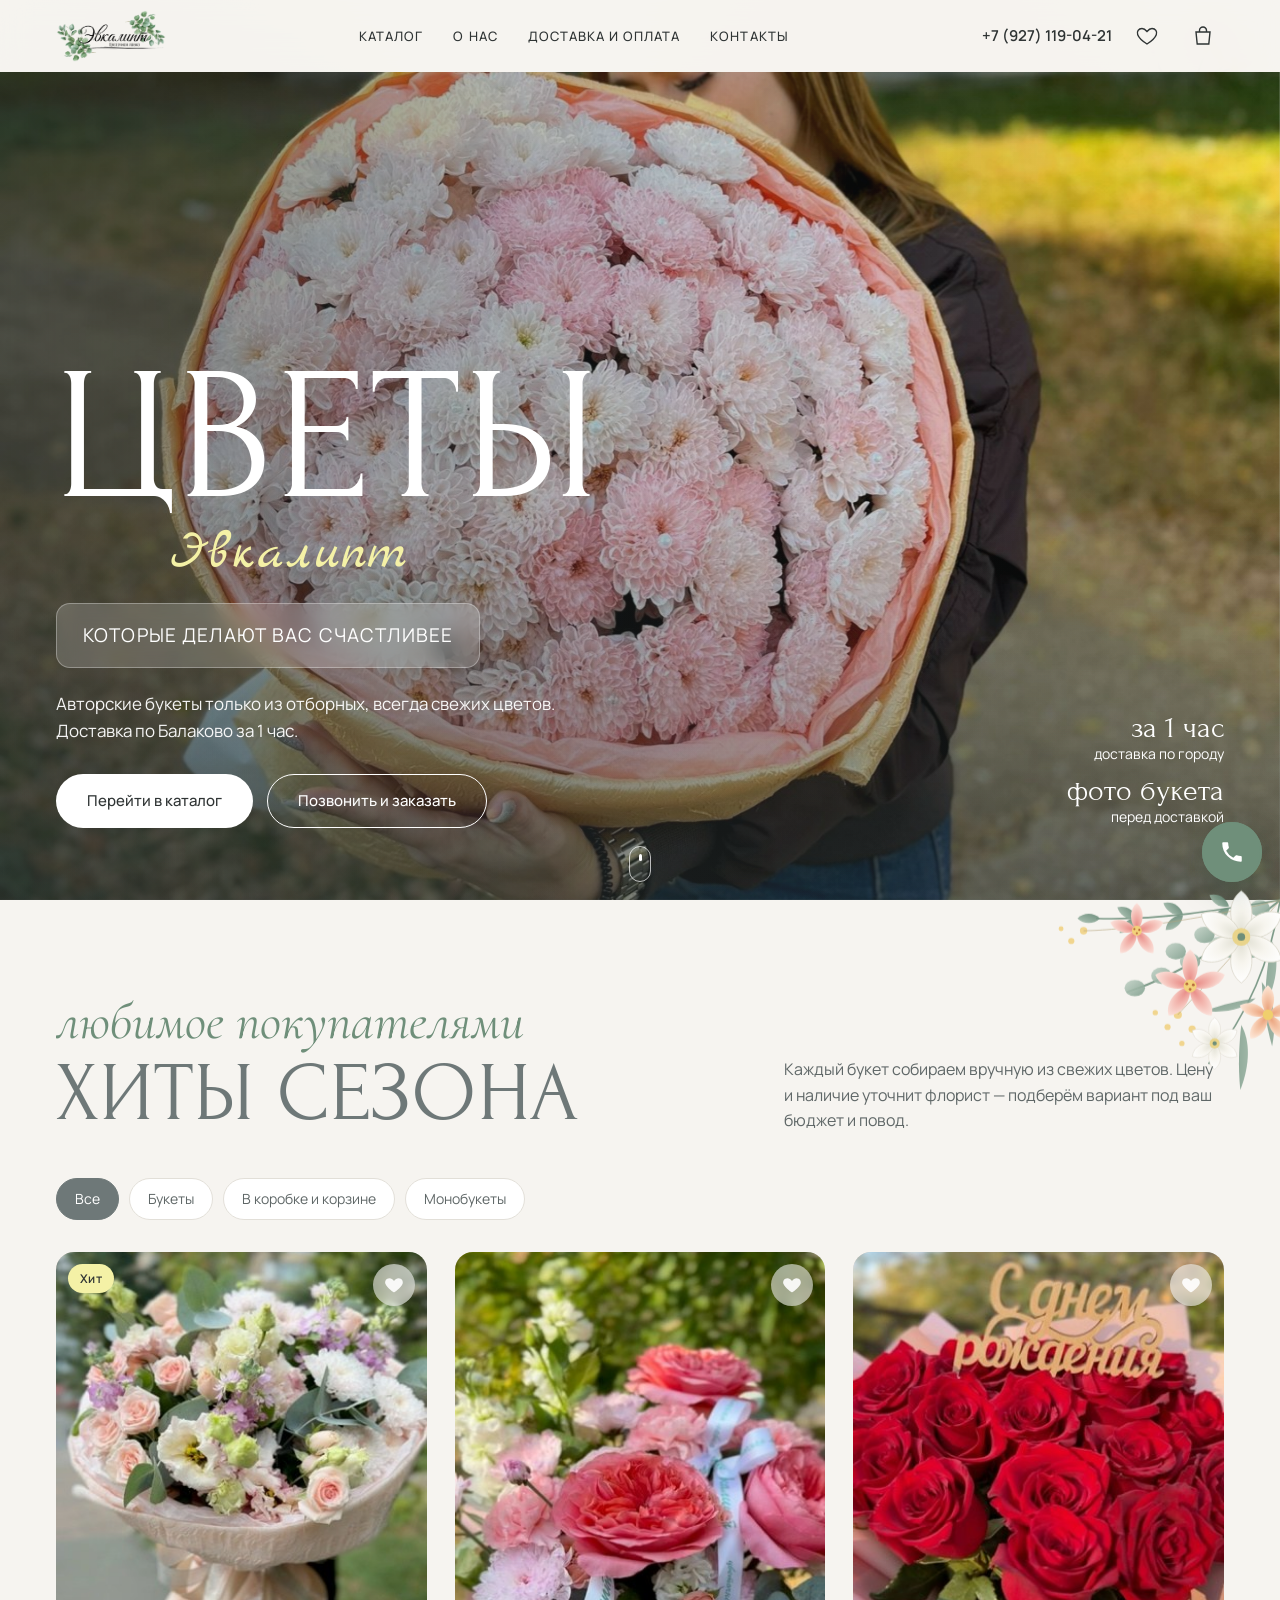
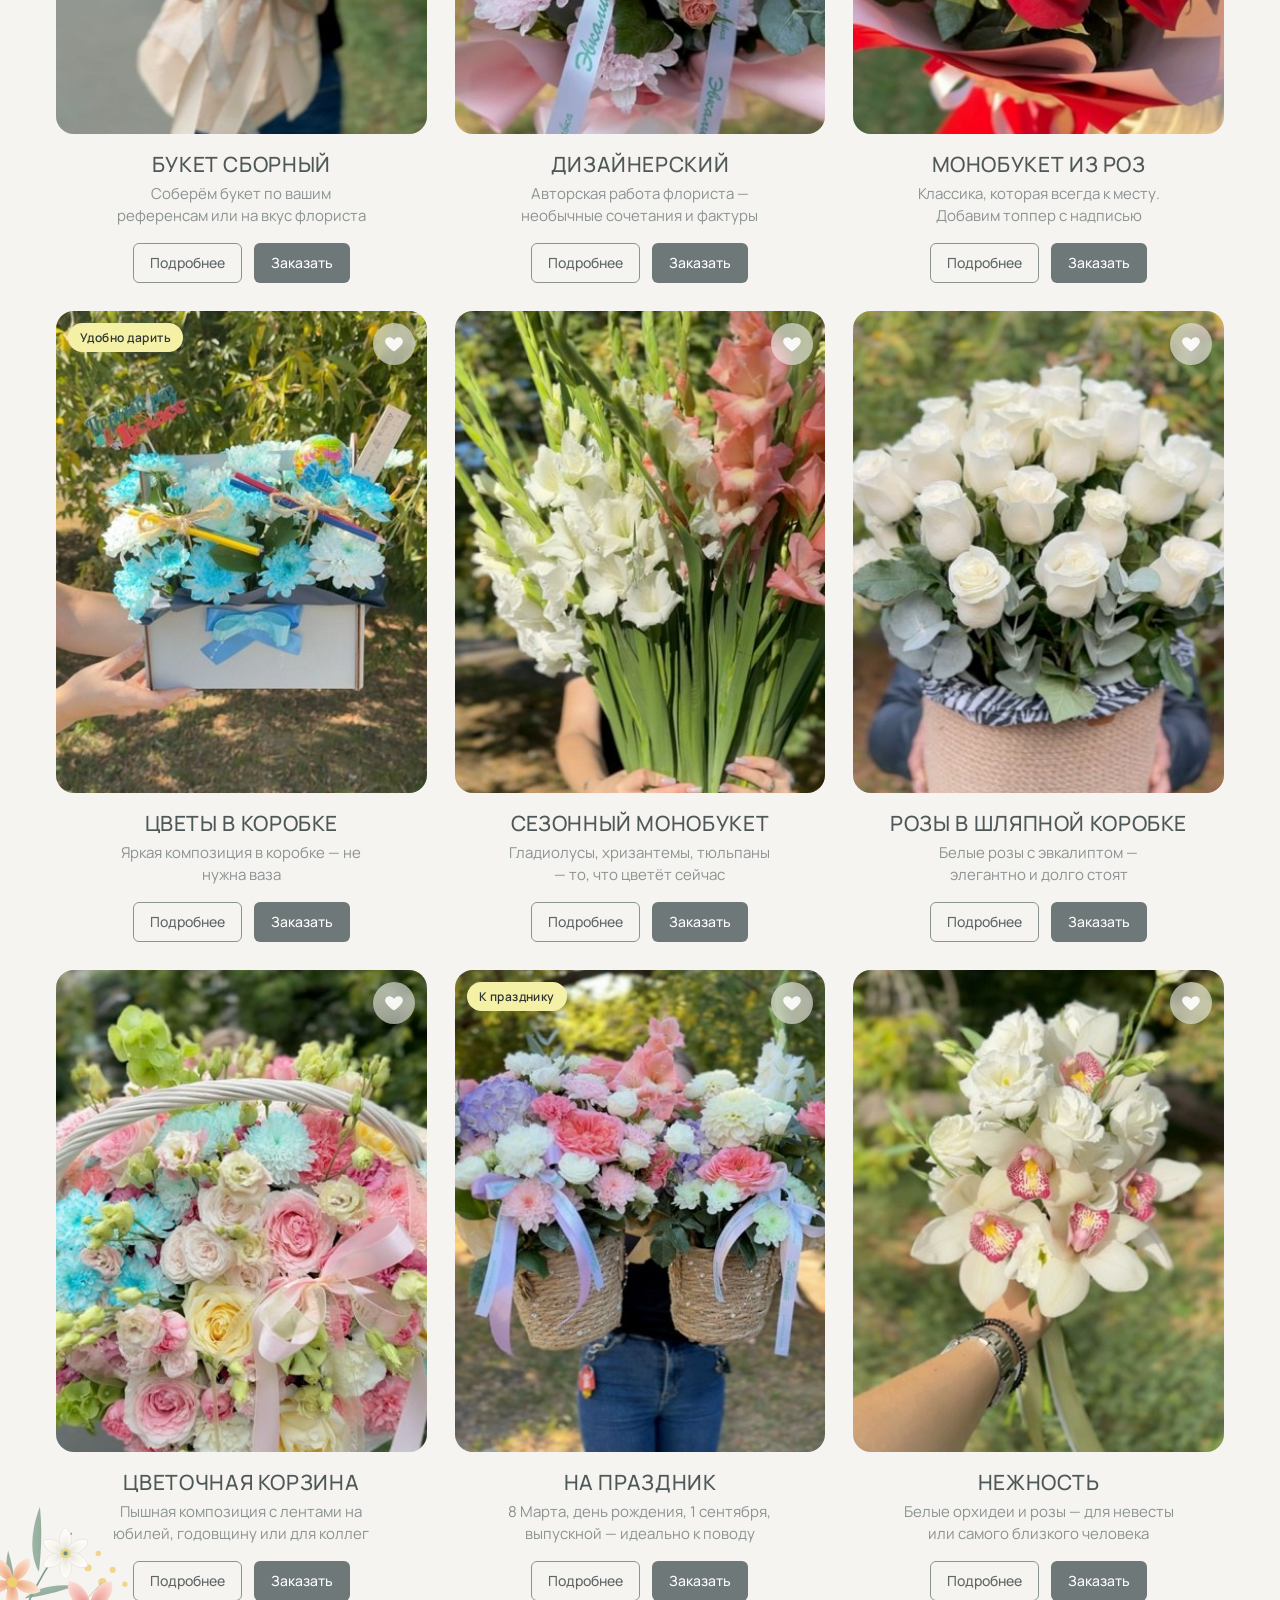
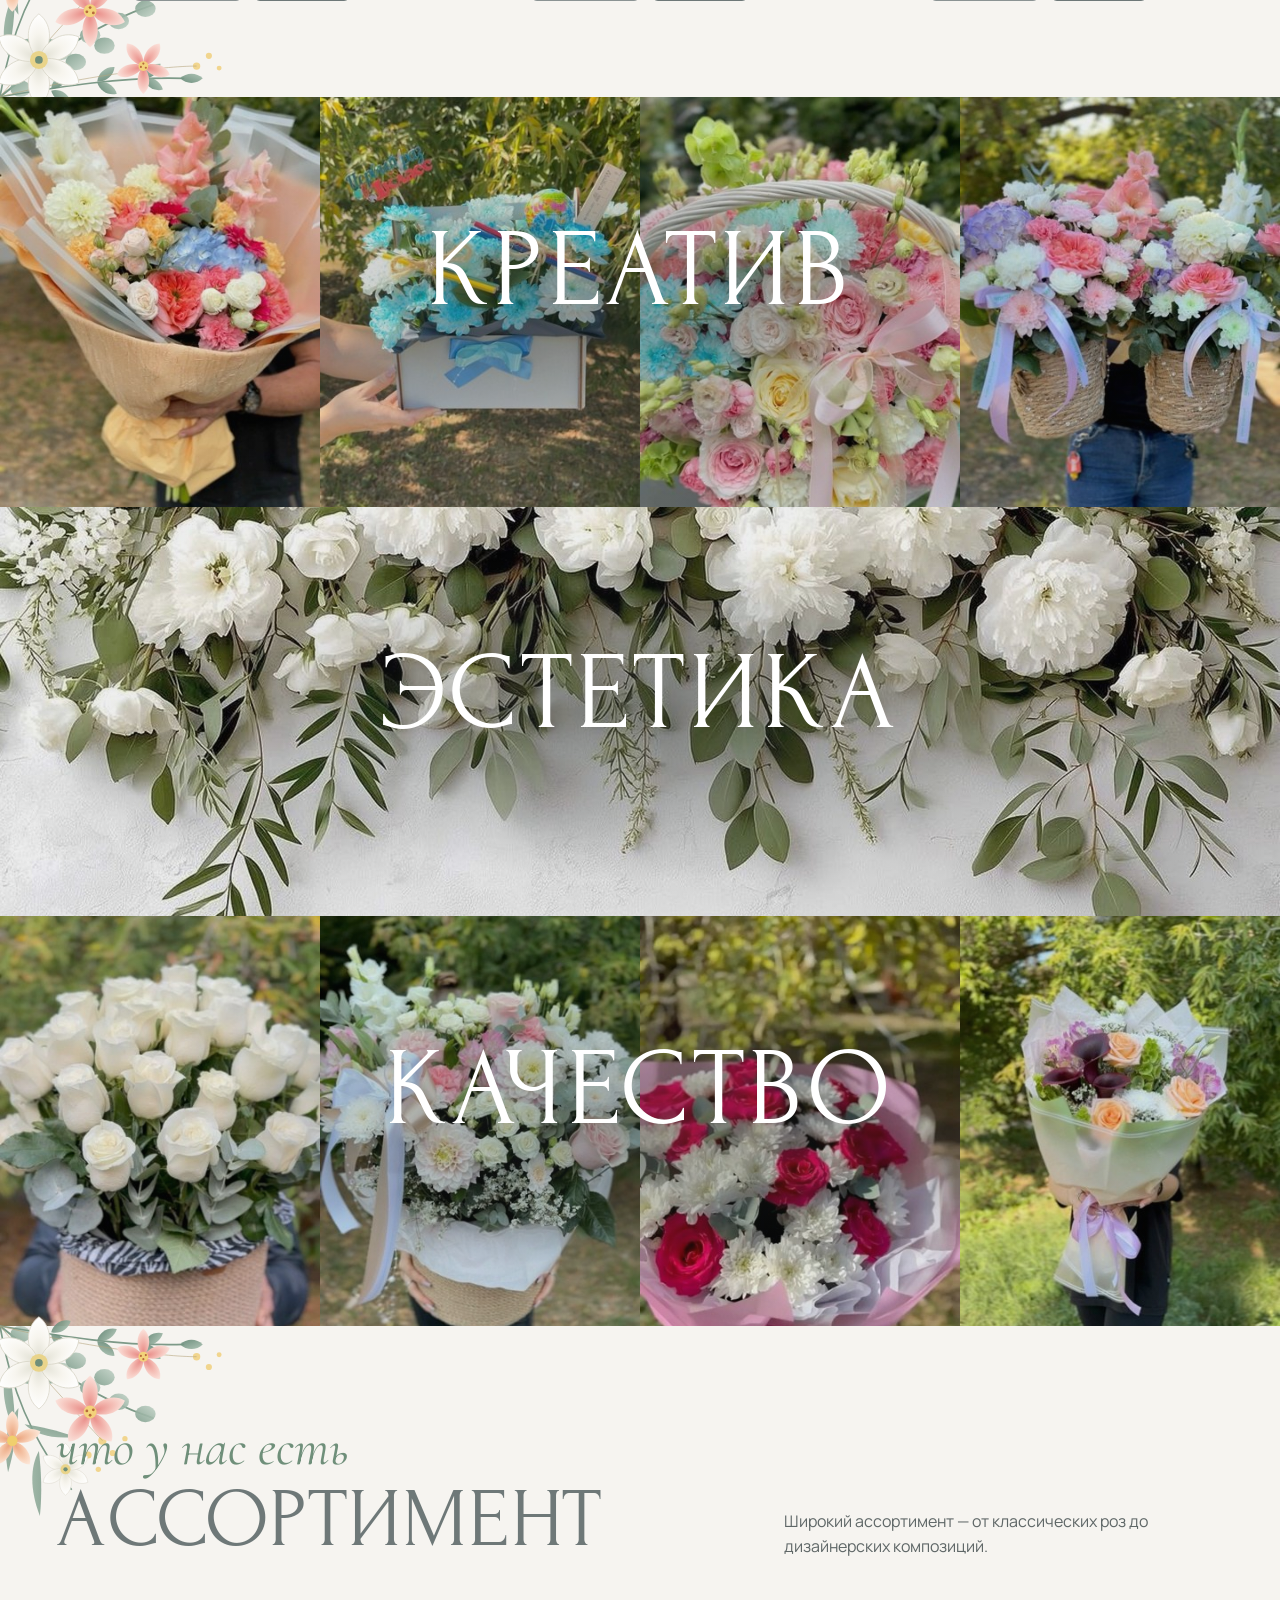
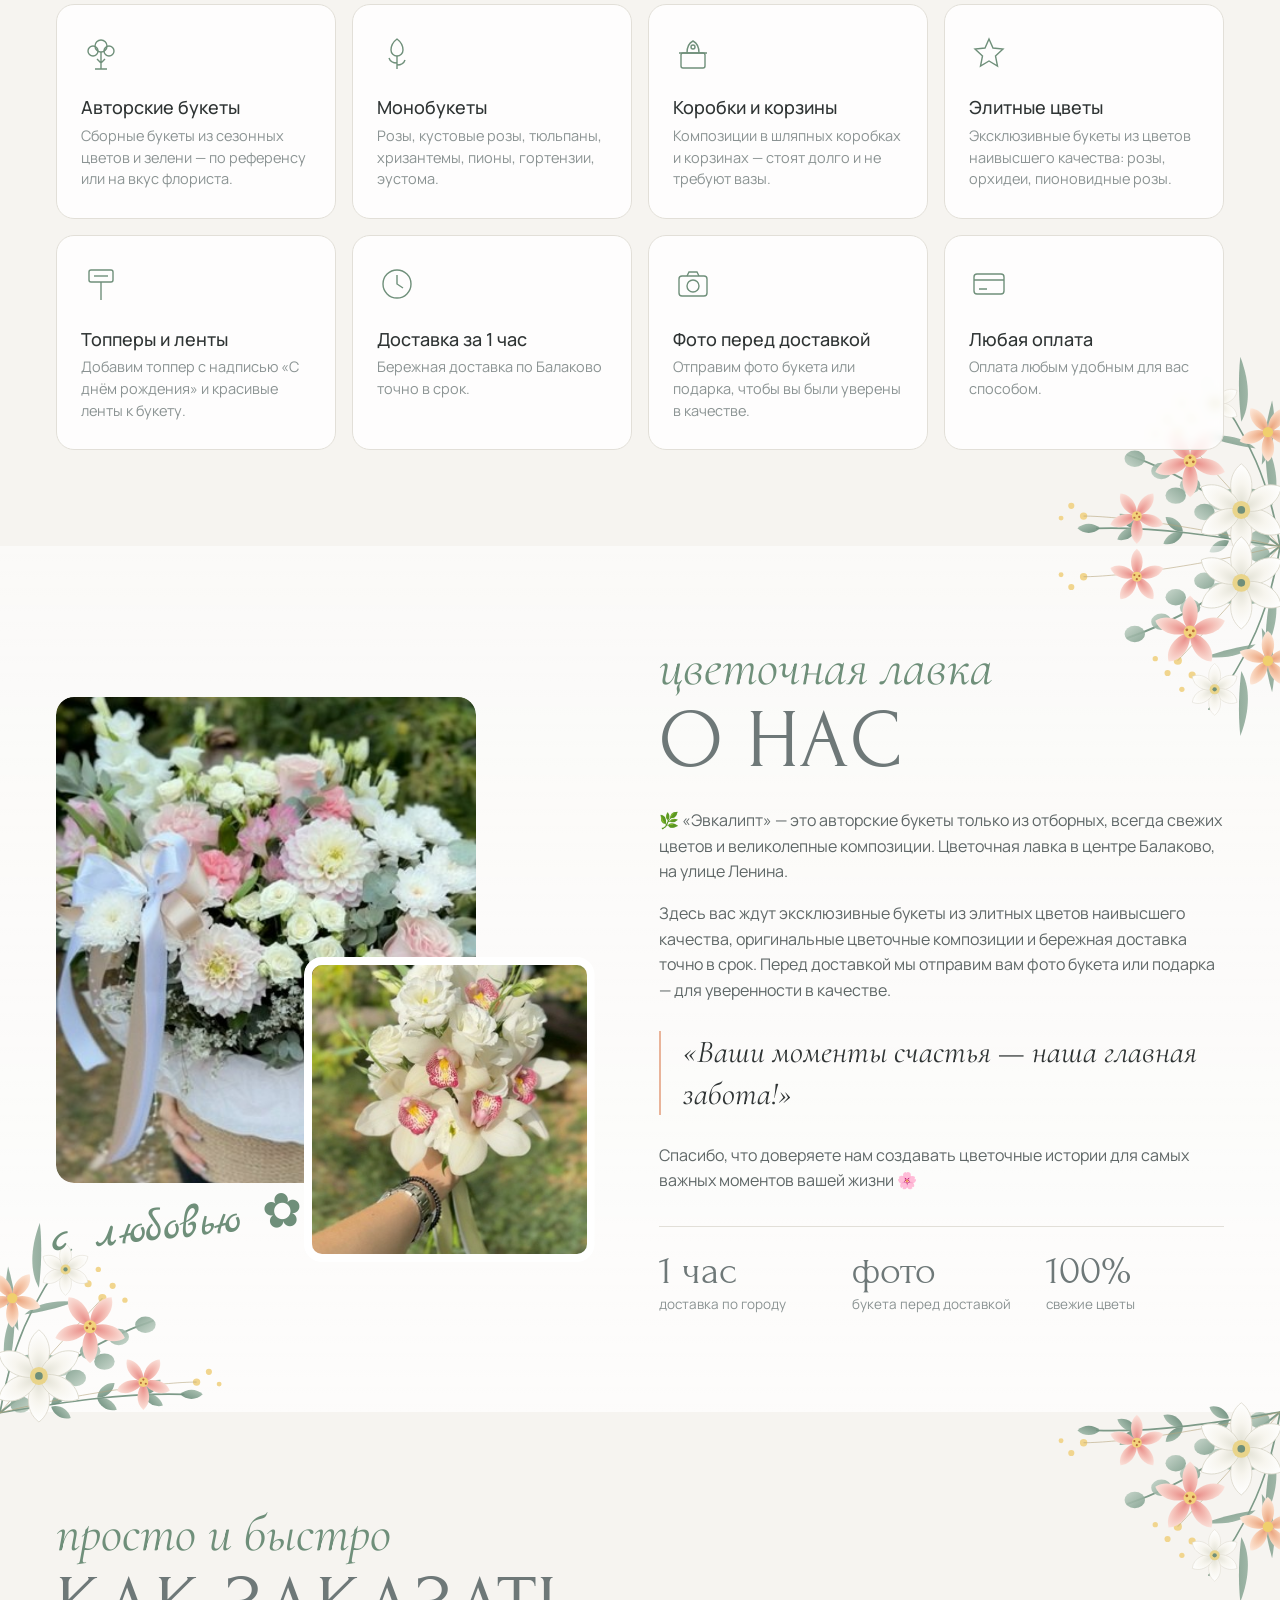
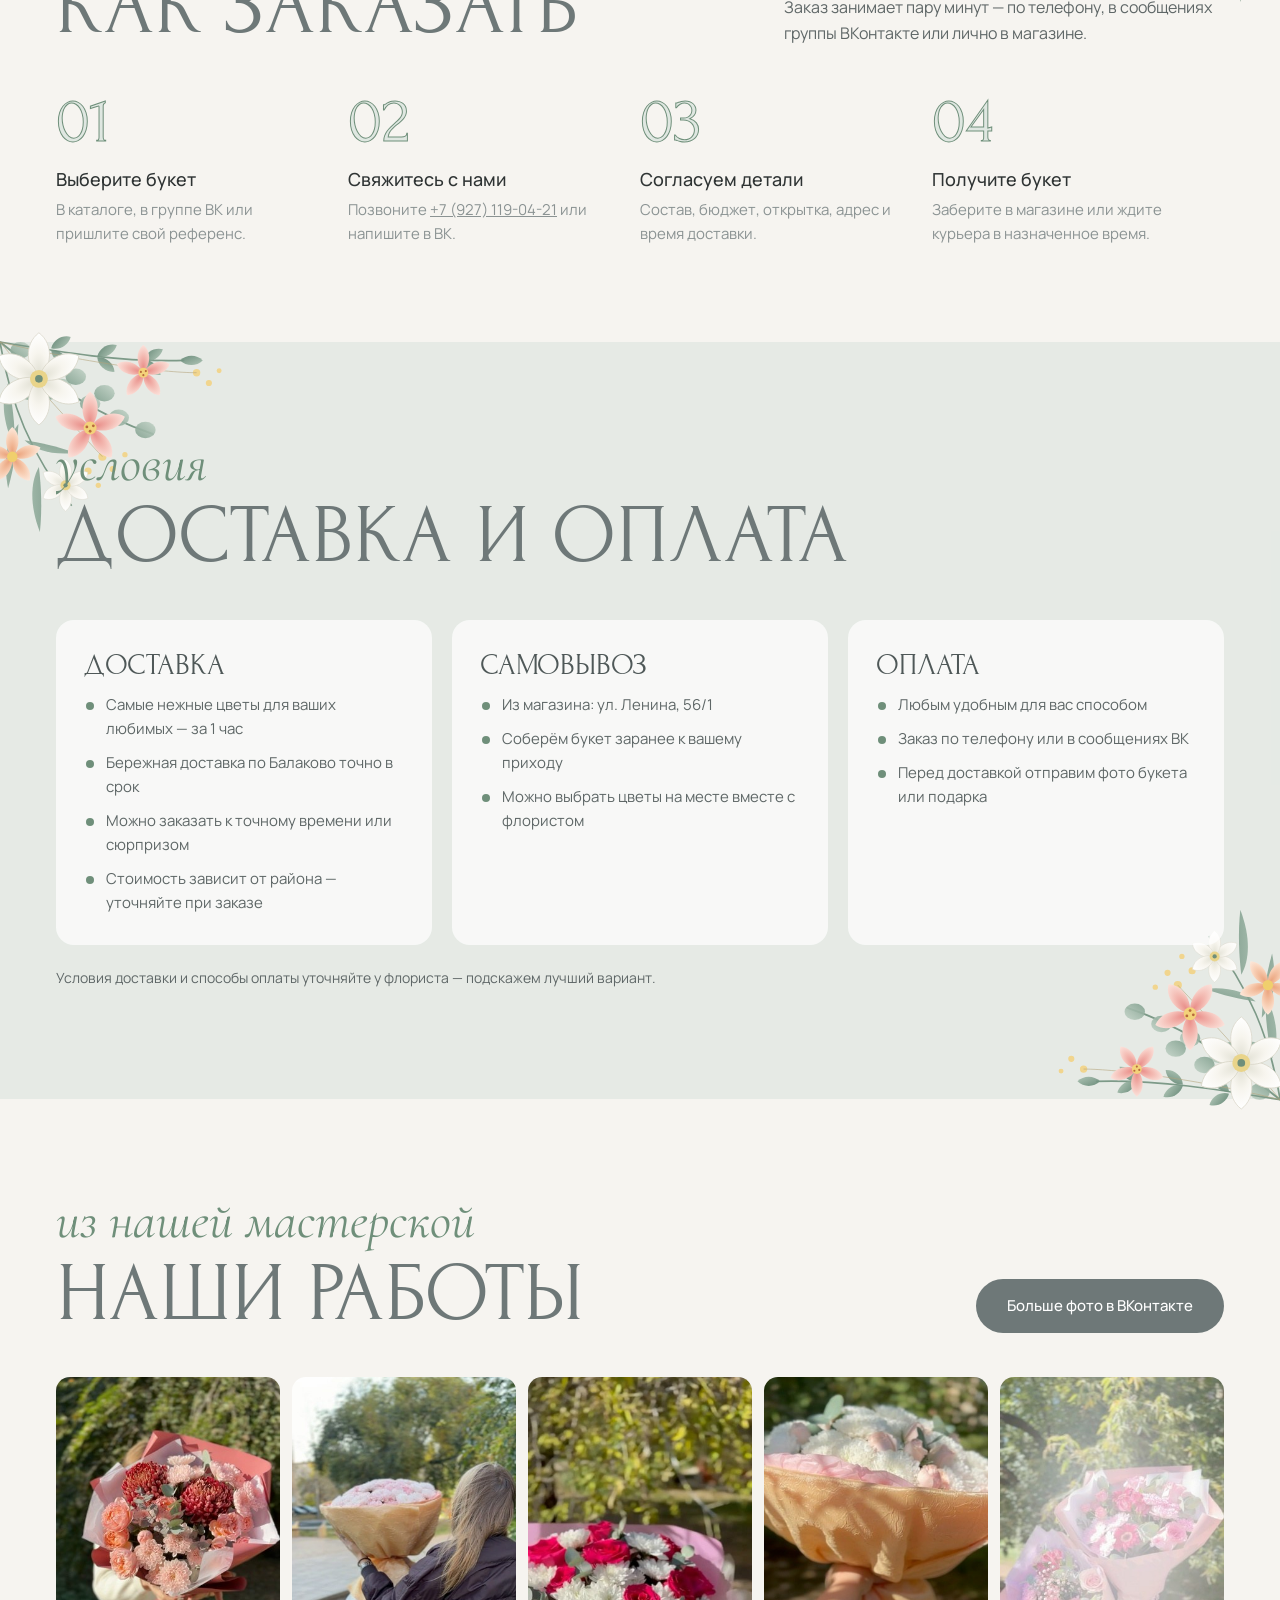
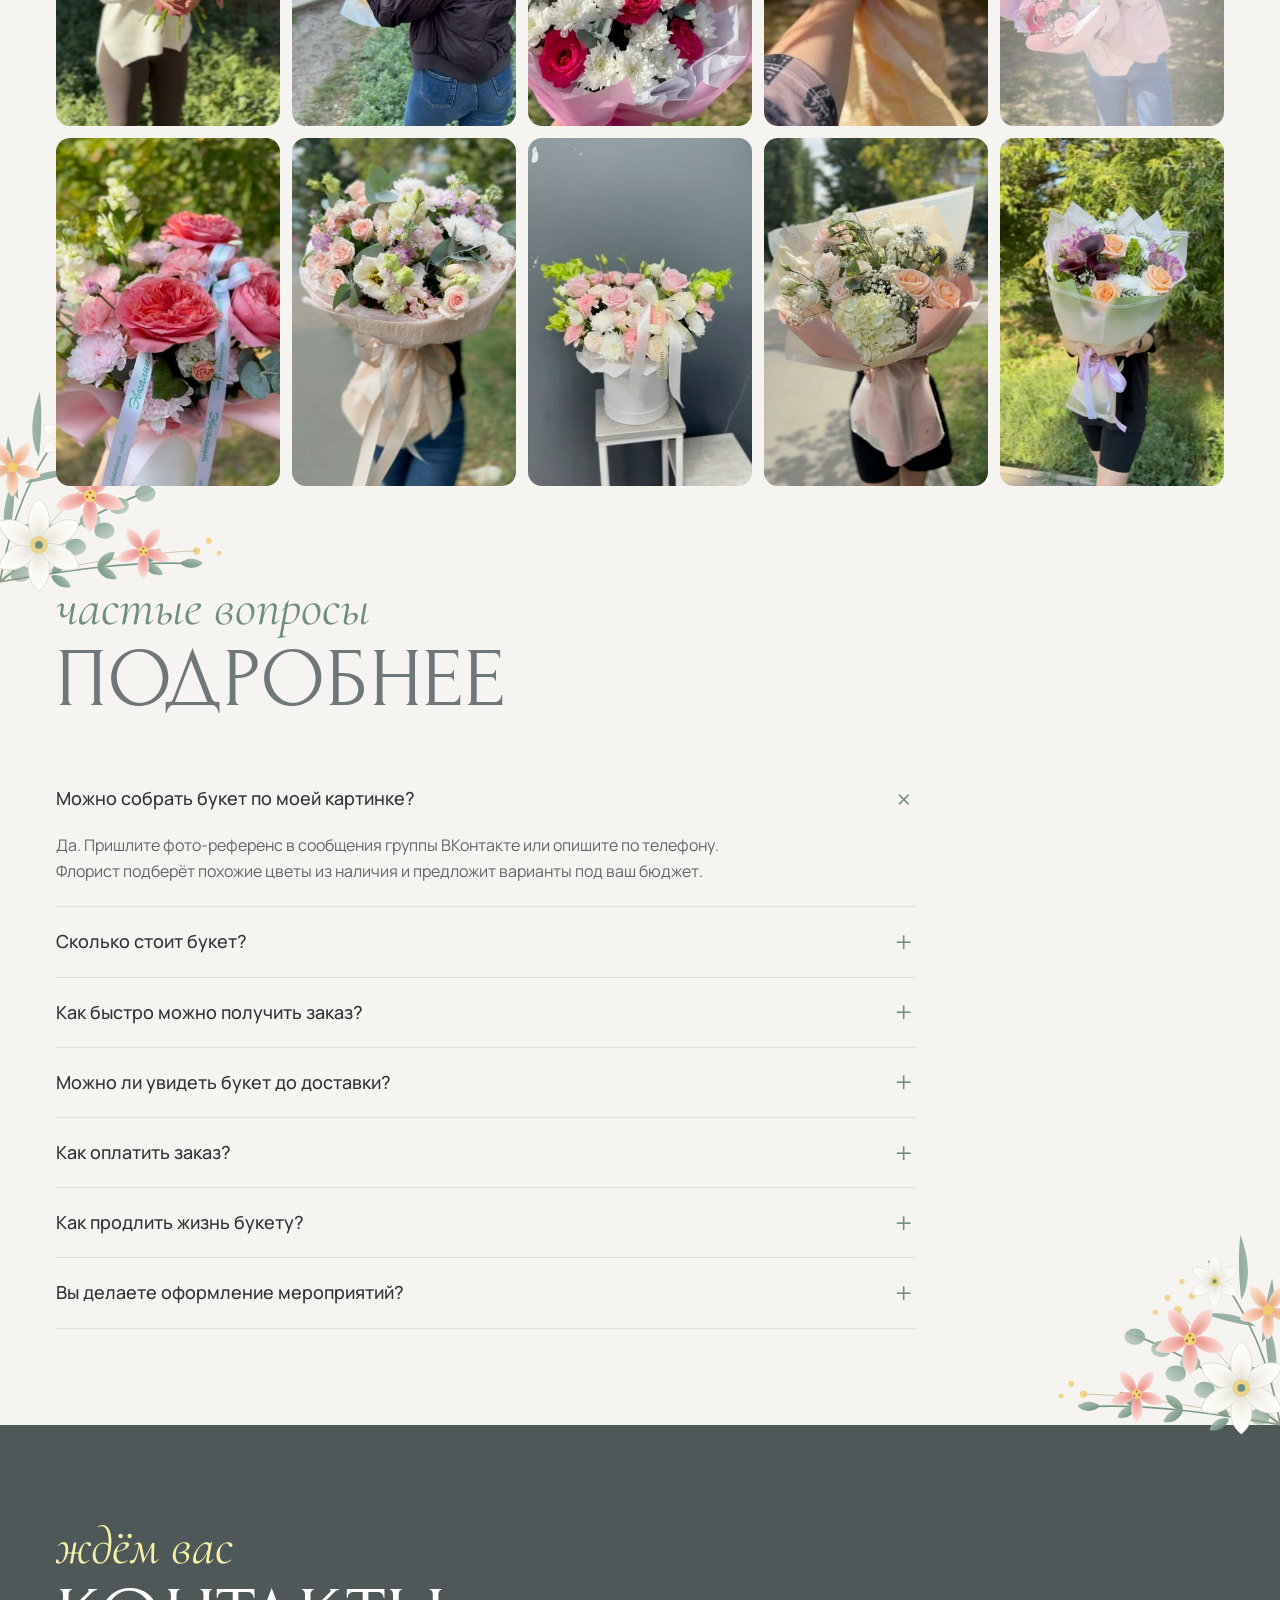
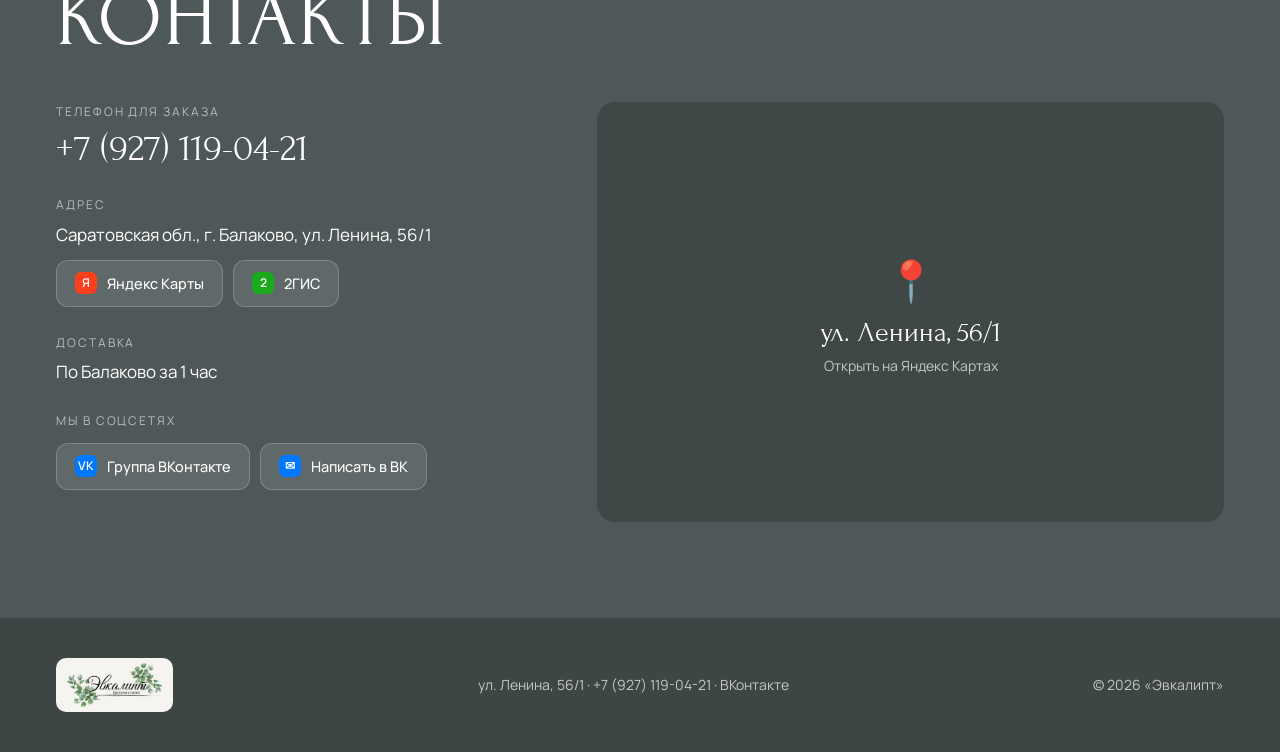
==== commit d2865e0d: "Живой фон и анимации на телефоне — как на компьютере - Цветы, веточки, искры, бабочки и букеты в угл" ====
--- a/index.html
+++ b/index.html
@@ -94,13 +94,13 @@
 .hero > .wrap { width: 100%; }
 .hero-inner { display: grid; gap: 22px; max-width: 760px; }
 .hero-kicker { font: 400 clamp(34px, 4.6vw, 54px)/1 var(--f-hand); color: var(--lemon); margin: -14px 0 0 clamp(40px, 9vw, 150px); }
-.js .hero-kicker { clip-path: inset(0 100% 0 0); animation: write 1.6s .9s cubic-bezier(.6,.1,.3,1) forwards; }
-@keyframes write { to { clip-path: inset(0 -5% 0 0); } }
-.split span { display: inline-block; opacity: 0; transform: translateY(.35em) rotate(4deg); filter: blur(8px); animation: letter .9s cubic-bezier(.2,.7,.2,1) forwards; animation-delay: calc(var(--i) * 90ms + .15s); }
-@keyframes letter { to { opacity: 1; transform: none; filter: none; } }
-.js .hero-glass, .js .hero-inner > p, .js .hero-cta { opacity: 0; animation: up .9s 1.4s ease forwards; }
-.js .hero-inner > p { animation-delay: 1.55s; } .js .hero-cta { animation-delay: 1.7s; }
-@keyframes up { from { opacity: 0; transform: translateY(16px); } to { opacity: 1; transform: none; } }
+.hero-kicker { animation: write 1.6s .9s cubic-bezier(.6,.1,.3,1) both; }
+@keyframes write { from { clip-path: inset(0 100% 0 0); } to { clip-path: inset(0 -5% 0 0); } }
+.split span { display: inline-block; animation: letter .9s cubic-bezier(.2,.7,.2,1) both; animation-delay: calc(var(--i) * 90ms + .15s); }
+@keyframes letter { from { opacity: 0; transform: translateY(.35em) rotate(4deg); filter: blur(8px); } }
+.hero-glass, .hero-inner > p, .hero-cta { animation: up .9s 1.4s ease both; }
+.hero-inner > p { animation-delay: 1.55s; } .hero-cta { animation-delay: 1.7s; }
+@keyframes up { from { opacity: 0; transform: translateY(16px); } }
 .hero h1 { margin: 0; font: 400 clamp(76px, 15vw, 190px)/.85 var(--f-display); letter-spacing: .02em; text-transform: uppercase; }
 .hero-glass { display: inline-block; padding: 16px 26px; background: rgba(255,255,255,.18); border: 1px solid rgba(255,255,255,.3); backdrop-filter: blur(10px); -webkit-backdrop-filter: blur(10px); border-radius: 14px; font-size: clamp(15px, 1.6vw, 19px); letter-spacing: .06em; text-transform: uppercase; width: fit-content; max-width: 100%; }
 .hero-cta { display: flex; gap: 14px; flex-wrap: wrap; margin-top: 8px; }
@@ -282,7 +282,7 @@
 main, footer { position: relative; z-index: 1; }
 .petal { position: absolute; top: -12vh; left: 0; width: var(--s); height: var(--s); opacity: var(--o); animation: fall var(--t) linear var(--dl) infinite; will-change: transform; }
 .petal svg { width: 100%; height: 100%; animation: spin var(--t2) ease-in-out infinite alternate; }
-.blob { position: absolute; width: var(--s); height: var(--s); border-radius: 50%; background: radial-gradient(circle at 40% 40%, var(--c) 0%, transparent 68%); opacity: var(--o); filter: blur(30px); animation: blob var(--t) ease-in-out var(--dl) infinite alternate; }
+.blob { position: absolute; width: var(--s); height: var(--s); border-radius: 50%; background: radial-gradient(circle at 45% 45%, var(--c) 0%, transparent 70%); background: radial-gradient(circle at 45% 45%, var(--c) 0%, color-mix(in srgb, var(--c) 40%, transparent) 38%, transparent 70%); opacity: var(--o); animation: blob var(--t) ease-in-out var(--dl) infinite alternate; }
 @keyframes blob { 0% { transform: translate(0, 0) scale(1); } 50% { transform: translate(var(--dx), calc(var(--dy) * -1)) scale(1.18); } 100% { transform: translate(calc(var(--dx) * -1), var(--dy)) scale(.9); } }
 .drift { position: absolute; width: var(--s); height: var(--s); opacity: var(--o); animation: drift var(--t) ease-in-out var(--dl) infinite alternate; }
 .drift svg { width: 100%; height: 100%; overflow: visible; }
@@ -291,13 +291,15 @@
 .spark.star { border-radius: 0; background: none; }
 .spark.star::before { content: "✦"; position: absolute; inset: 0; display: grid; place-items: center; color: #e8c97a; font-size: var(--s); line-height: 1; }
 @keyframes twinkle { 0%, 100% { opacity: 0; transform: scale(.4); } 50% { opacity: .9; transform: scale(1); } }
-.fly { position: absolute; top: 0; left: 0; width: var(--s); height: var(--s); offset-path: var(--path); offset-rotate: auto 90deg; animation: fly var(--t) linear var(--dl) infinite; opacity: .9; }
+.fly { position: absolute; top: var(--y); left: 0; width: var(--s); height: var(--s); animation: flyX var(--t) linear var(--dl) infinite; opacity: .92; }
+.fly i { display: block; width: 100%; height: 100%; animation: flyY var(--w) ease-in-out infinite alternate; }
 .fly svg { width: 100%; height: 100%; overflow: visible; }
+@keyframes flyX { from { transform: translateX(-14vw); } to { transform: translateX(114vw); } }
+@keyframes flyY { 0% { transform: translateY(calc(var(--a) * -1)) rotate(70deg); } 100% { transform: translateY(var(--a)) rotate(110deg); } }
 .fly .wing-l, .fly .wing-r { transform-box: view-box; transform-origin: 0 0; animation: flap .28s ease-in-out infinite alternate; }
 .fly .wing-r { animation-name: flapR; }
 @keyframes flap { to { transform: scaleX(.25); } }
 @keyframes flapR { to { transform: scaleX(.25); } }
-@keyframes fly { from { offset-distance: 0%; } to { offset-distance: 100%; } }
 @keyframes fall { from { transform: translate3d(var(--x0), 0, 0); } to { transform: translate3d(var(--x1), 125vh, 0); } }
 @keyframes spin { from { transform: rotate(-40deg) scale(.9); } to { transform: rotate(220deg) scale(1.05); } }
 
@@ -307,8 +309,10 @@
 .bloom.br { bottom: 0; right: 0; transform: scaleY(-1); }
 .bloom.bl { bottom: 0; left: 0; transform: scale(-1); }
 .bloom svg { width: 100%; height: 100%; overflow: visible; }
-.bloom .part { transform: scale(0) rotate(-25deg); opacity: 0; transform-origin: 300px 0; transition: transform 1.6s cubic-bezier(.2,.8,.2,1), opacity 1s ease; transition-delay: var(--d); }
-.bloom.on .part { transform: none; opacity: 1; }
+.bloom .part { transform-origin: 300px 0; animation: grow 1.8s cubic-bezier(.2,.8,.2,1) both; animation-delay: calc(var(--d) + .3s); }
+@keyframes grow { from { transform: scale(0) rotate(-25deg); opacity: 0; } }
+.js .bloom .part { animation: none; transform: scale(0) rotate(-25deg); opacity: 0; transition: transform 1.6s cubic-bezier(.2,.8,.2,1), opacity 1s ease; transition-delay: var(--d); }
+.js .bloom.on .part { transform: none; opacity: 1; }
 .bloom .sway { transform-origin: 300px 0; animation: sway 7s ease-in-out infinite alternate; animation-delay: var(--sd, 0s); }
 @keyframes sway { from { transform: rotate(-2.5deg); } to { transform: rotate(2.5deg); } }
 .bloom .bob { transform-box: fill-box; transform-origin: center; animation: bob 5s ease-in-out infinite alternate; animation-delay: var(--sd, 0s); }
@@ -333,7 +337,7 @@
 .assort-item svg { transition: transform .6s cubic-bezier(.2,.7,.2,1); }
 .assort-item:hover svg { transform: rotate(-12deg) scale(1.12); }
 .hero .bg { will-change: transform; }
-@media (max-width: 560px) { .bloom { width: 150px; opacity: .85; } }
+@media (max-width: 560px) { .bloom { width: 170px; } }
 @media (prefers-reduced-motion: reduce) { .petals { display: none; } .bloom .part { transform: none; opacity: 1; } .split span, .hero-kicker, .hero-glass, .hero-inner > p, .hero-cta { opacity: 1; clip-path: none; filter: none; transform: none; } }
 
 /* ====== Адаптив ====== */
@@ -484,33 +488,83 @@
     <g id="bfly"><g class="wing-l"><path d="M0 0C-6-14-22-20-26-10-28-2-16 4 0 0z" fill="#f2b8ae"/><path d="M0 0C-8 4-18 10-16 18-12 22-4 14 0 0z" fill="#f7d3c6"/></g>
       <g class="wing-r"><path d="M0 0C6-14 22-20 26-10 28-2 16 4 0 0z" fill="#f2b8ae"/><path d="M0 0C8 4 18 10 16 18 12 22 4 14 0 0z" fill="#f7d3c6"/></g>
       <path d="M0-8V14" stroke="#6b5a4e" stroke-width="2.2" stroke-linecap="round"/><path d="M0-8c-2-5-5-8-8-9M0-8c2-5 5-8 8-9" stroke="#6b5a4e" stroke-width=".9" fill="none"/></g>
-    <g id="cluster">
-      <g class="part" style="--d:.0s"><g class="sway" style="--sd:-1s">
-        <path d="M300 0C250 40 210 70 150 90" stroke="#7d9a88" stroke-width="2" fill="none"/>
-        <use href="#leafR" x="268" y="26"/><use href="#leafR" x="240" y="44"/><use href="#leafR" x="212" y="60"/><use href="#leafR" x="184" y="74"/><use href="#leafR" x="158" y="86"/>
-        <use href="#leafR" x="280" y="8"/><use href="#leafR" x="226" y="34"/><use href="#leafR" x="198" y="50"/>
-      </g></g>
-      <g class="part" style="--d:.25s"><g class="sway" style="--sd:-3s">
-        <path d="M300 0C290 60 270 110 230 160" stroke="#7d9a88" stroke-width="1.6" fill="none"/>
-        <use href="#leafL" transform="translate(292 40) rotate(120)"/><use href="#leafL" transform="translate(282 80) rotate(105)"/><use href="#leafL" transform="translate(262 122) rotate(115)"/>
-        <use href="#leafL" transform="translate(290 50) rotate(200) scale(.8)"/><use href="#leafL" transform="translate(276 96) rotate(190) scale(.8)"/>
-      </g></g>
-      <g class="part" style="--d:.45s"><g class="sway" style="--sd:-2s">
-        <path d="M300 0C240 10 180 20 120 18" stroke="#7d9a88" stroke-width="1.6" fill="none"/>
-        <use href="#leafE" transform="translate(250 6) rotate(-60)"/><use href="#leafE" transform="translate(250 8) rotate(-130)"/><use href="#leafE" transform="translate(205 14) rotate(-60)"/><use href="#leafE" transform="translate(205 15) rotate(-130)"/><use href="#leafE" transform="translate(160 18) rotate(-60)"/><use href="#leafE" transform="translate(160 18) rotate(-130)"/><use href="#leafE" transform="translate(124 18) rotate(-90)"/>
-      </g></g>
-      <g class="part" style="--d:.6s"><g fill="#f1d58e">
-        <circle cx="200" cy="112" r="4"/><circle cx="190" cy="124" r="3"/><circle cx="214" cy="126" r="3.5"/><circle cx="178" cy="110" r="2.6"/><circle cx="204" cy="140" r="2.6"/><circle cx="96" cy="40" r="3"/><circle cx="108" cy="30" r="3.6"/><circle cx="86" cy="28" r="2.4"/>
-      </g><path d="M300 0C250 60 220 90 200 112M300 0C220 20 140 30 108 30" stroke="#b5a37a" stroke-width=".8" fill="none" opacity=".7"/></g>
-      <g class="part" style="--d:.8s"><g class="bob" style="--sd:-1s"><use href="#flW" transform="translate(262 36) scale(1.25)"/></g></g>
-      <g class="part" style="--d:.95s"><g class="bob" style="--sd:-2.5s"><use href="#flP" transform="translate(212 84) scale(1.05)"/></g></g>
-      <g class="part" style="--d:1.1s"><g class="bob" style="--sd:-4s"><use href="#flO" transform="translate(288 112) scale(.85)"/></g></g>
-      <g class="part" style="--d:1.2s"><g class="bob" style="--sd:-3s"><use href="#flP" transform="translate(160 30) scale(.8)"/></g></g>
-      <g class="part" style="--d:1.3s"><g class="bob" style="--sd:-.5s"><use href="#flW" transform="translate(236 140) scale(.7)"/></g></g>
-    </g>
   </defs>
 </svg>
-<div class="petals" id="petals" aria-hidden="true"></div>
+<div class="petals" id="petals" aria-hidden="true">
+  <div class="blob" style="--c:#f6cfc6;--s:51.1vmax;--o:0.5;left:46.8vw;top:-8.1vh;--dx:7.2vw;--dy:6.2vh;--t:18.7s;--dl:-15.2s"></div>
+  <div class="blob" style="--c:#cfdcd2;--s:43vmax;--o:0.6;left:-8.4vw;top:-6.4vh;--dx:6.5vw;--dy:9vh;--t:19.5s;--dl:-6.7s"></div>
+  <div class="blob" style="--c:#f9dcc6;--s:59.6vmax;--o:0.7;left:39.8vw;top:22.7vh;--dx:9.9vw;--dy:4.3vh;--t:28.3s;--dl:-8.7s"></div>
+  <div class="blob" style="--c:#e7d9ee;--s:46vmax;--o:0.5;left:14.3vw;top:62.5vh;--dx:5.1vw;--dy:7.5vh;--t:25.7s;--dl:-11.2s"></div>
+  <div class="blob" style="--c:#d9e6dc;--s:57.3vmax;--o:0.5;left:-9.3vw;top:4.6vh;--dx:8.1vw;--dy:6.6vh;--t:21.8s;--dl:-17.6s"></div>
+  <div class="blob" style="--c:#fbe3dc;--s:54.7vmax;--o:0.6;left:60.5vw;top:51.4vh;--dx:5.5vw;--dy:7.4vh;--t:24.3s;--dl:-26.3s"></div>
+  <div class="drift" style="--s:clamp(80px,10.2vw,164px);--o:0.3;left:2.9vw;top:66.1vh;--dx:-2.8vw;--dy:-0.1vh;--r0:18.4deg;--r1:-4.7deg;--t:20.7s;--dl:-15.3s"><svg viewBox="-40 -40 80 80"><use href="#lineArt"/></svg></div>
+  <div class="drift" style="--s:clamp(80px,12.5vw,134px);--o:0.6;left:16.7vw;top:51.6vh;--dx:-0.4vw;--dy:4.1vh;--r0:5.8deg;--r1:28.1deg;--t:18.7s;--dl:-13.3s"><svg viewBox="-40 -40 80 80"><use href="#sprig"/></svg></div>
+  <div class="drift" style="--s:clamp(80px,11.8vw,149px);--o:0.6;left:30.8vw;top:27.3vh;--dx:-0.9vw;--dy:2vh;--r0:-35.1deg;--r1:-59deg;--t:18.6s;--dl:-3.4s"><svg viewBox="-40 -40 80 80"><use href="#spray"/></svg></div>
+  <div class="drift" style="--s:clamp(80px,9.2vw,154px);--o:0.3;left:39.2vw;top:36.1vh;--dx:3vw;--dy:-5vh;--r0:-30.6deg;--r1:-33.2deg;--t:19.5s;--dl:-17.7s"><svg viewBox="-40 -40 80 80"><use href="#lineArt"/></svg></div>
+  <div class="drift" style="--s:clamp(80px,12.5vw,132px);--o:0.5;left:52.5vw;top:76.5vh;--dx:3.7vw;--dy:-4.2vh;--r0:25.5deg;--r1:9.4deg;--t:16.3s;--dl:-4.7s"><svg viewBox="-40 -40 80 80"><use href="#sprig"/></svg></div>
+  <div class="drift" style="--s:clamp(80px,11.4vw,131px);--o:0.4;left:65.4vw;top:34.3vh;--dx:0.5vw;--dy:5.4vh;--r0:-1.2deg;--r1:8.3deg;--t:19.2s;--dl:-12.4s"><svg viewBox="-40 -40 80 80"><use href="#spray"/></svg></div>
+  <div class="drift" style="--s:clamp(80px,9.2vw,160px);--o:0.4;left:81.1vw;top:69.4vh;--dx:-0.9vw;--dy:-1.2vh;--r0:14.1deg;--r1:-5.7deg;--t:20.3s;--dl:-1.2s"><svg viewBox="-40 -40 80 80"><use href="#lineArt"/></svg></div>
+  <div class="drift" style="--s:clamp(80px,9.8vw,127px);--o:0.5;left:87.9vw;top:4vh;--dx:-2.8vw;--dy:-4.8vh;--r0:-34.6deg;--r1:-41.4deg;--t:14.3s;--dl:-17.5s"><svg viewBox="-40 -40 80 80"><use href="#spray"/></svg></div>
+  <div class="spark star" style="--s:10.9px;left:14.9vw;top:25.2vh;--t:3.7s;--dl:-2.2s"></div>
+  <div class="spark" style="--s:7px;left:84.9vw;top:99.3vh;--t:4.1s;--dl:-2.9s"></div>
+  <div class="spark" style="--s:6.7px;left:10.2vw;top:34.3vh;--t:3.4s;--dl:-5s"></div>
+  <div class="spark star" style="--s:7.3px;left:2.3vw;top:95.1vh;--t:4.3s;--dl:-0.9s"></div>
+  <div class="spark" style="--s:10.3px;left:2.7vw;top:52.8vh;--t:5.9s;--dl:-5.2s"></div>
+  <div class="spark" style="--s:11.6px;left:26.1vw;top:36.7vh;--t:3.1s;--dl:-4.6s"></div>
+  <div class="spark star" style="--s:10.3px;left:77.9vw;top:33vh;--t:3.3s;--dl:-4.9s"></div>
+  <div class="spark" style="--s:13.9px;left:85.3vw;top:80.6vh;--t:5.4s;--dl:-4.4s"></div>
+  <div class="spark" style="--s:7.8px;left:51.8vw;top:35.6vh;--t:2.6s;--dl:-0.2s"></div>
+  <div class="spark star" style="--s:8.2px;left:25.9vw;top:69.3vh;--t:5.8s;--dl:-2.7s"></div>
+  <div class="spark" style="--s:13.5px;left:98.8vw;top:95.5vh;--t:3.8s;--dl:-1.3s"></div>
+  <div class="spark" style="--s:7.8px;left:19.7vw;top:20.4vh;--t:4.7s;--dl:-5.4s"></div>
+  <div class="spark star" style="--s:12.7px;left:47.9vw;top:65.3vh;--t:5.3s;--dl:-0.5s"></div>
+  <div class="spark" style="--s:11.3px;left:91vw;top:78.2vh;--t:5.1s;--dl:-2.9s"></div>
+  <div class="spark" style="--s:7.4px;left:78.9vw;top:33.3vh;--t:5.3s;--dl:-5.8s"></div>
+  <div class="spark star" style="--s:9.2px;left:40.1vw;top:94.7vh;--t:5s;--dl:-1s"></div>
+  <div class="spark" style="--s:7px;left:15.1vw;top:90.5vh;--t:5.3s;--dl:-0.9s"></div>
+  <div class="spark" style="--s:12.6px;left:98vw;top:65.7vh;--t:3.7s;--dl:-3.3s"></div>
+  <div class="spark star" style="--s:7px;left:1.4vw;top:97.1vh;--t:4.8s;--dl:-3.2s"></div>
+  <div class="spark" style="--s:13.5px;left:43.4vw;top:87.2vh;--t:5.4s;--dl:-1.3s"></div>
+  <div class="spark" style="--s:8px;left:29.3vw;top:24.1vh;--t:4.6s;--dl:-1.6s"></div>
+  <div class="spark star" style="--s:9.4px;left:13.1vw;top:91vh;--t:3.7s;--dl:-2.7s"></div>
+  <div class="spark" style="--s:10.7px;left:90.4vw;top:42.1vh;--t:5.7s;--dl:-3s"></div>
+  <div class="spark" style="--s:10.3px;left:52.4vw;top:1.9vh;--t:4s;--dl:-1.1s"></div>
+  <div class="spark star" style="--s:6px;left:79.9vw;top:17.2vh;--t:4.2s;--dl:-4.4s"></div>
+  <div class="spark" style="--s:10.5px;left:32.6vw;top:51.8vh;--t:4.4s;--dl:-4.7s"></div>
+  <div class="spark" style="--s:6.8px;left:56vw;top:24.8vh;--t:3.5s;--dl:-4.6s"></div>
+  <div class="spark star" style="--s:10.1px;left:56.2vw;top:76vh;--t:5.7s;--dl:-2.7s"></div>
+  <div class="spark" style="--s:10.9px;left:50.6vw;top:51.2vh;--t:4.9s;--dl:-2.7s"></div>
+  <div class="spark" style="--s:10.3px;left:47.8vw;top:94.2vh;--t:4.9s;--dl:-5.3s"></div>
+  <div class="petal" style="--s:clamp(47px,6.6vw,98px);--o:0.9;--x0:94.2vw;--x1:88.6vw;--t:22.2s;--t2:7.7s;--dl:-2.9s"><svg viewBox="-40 -40 80 80"><use href="#flP"/></svg></div>
+  <div class="petal" style="--s:clamp(44px,6.8vw,95px);--o:0.9;--x0:24.1vw;--x1:19vw;--t:32.9s;--t2:9s;--dl:-5.7s"><svg viewBox="-40 -40 80 80"><use href="#flW"/></svg></div>
+  <div class="petal" style="--s:clamp(55px,5.9vw,99px);--o:0.7;--x0:88.3vw;--x1:93.9vw;--t:37.8s;--t2:10s;--dl:-6.5s"><svg viewBox="-40 -40 80 80"><use href="#flO"/></svg></div>
+  <div class="petal" style="--s:clamp(29px,3.3vw,43px);--o:0.7;--x0:43.2vw;--x1:56.3vw;--t:20.4s;--t2:8.3s;--dl:-17.6s"><svg viewBox="-40 -40 80 80"><use href="#petalP"/></svg></div>
+  <div class="petal" style="--s:clamp(27px,3.6vw,47px);--o:0.6;--x0:1.8vw;--x1:23.3vw;--t:34.2s;--t2:10.8s;--dl:-4.2s"><svg viewBox="-40 -40 80 80"><use href="#leafL2"/></svg></div>
+  <div class="petal" style="--s:clamp(26px,3.8vw,44px);--o:0.6;--x0:26.6vw;--x1:30.1vw;--t:36.4s;--t2:9.9s;--dl:-10.3s"><svg viewBox="-40 -40 80 80"><use href="#petalW"/></svg></div>
+  <div class="petal" style="--s:clamp(55px,6.6vw,94px);--o:0.6;--x0:14.9vw;--x1:6.8vw;--t:32.4s;--t2:7.6s;--dl:-2.9s"><svg viewBox="-40 -40 80 80"><use href="#flP"/></svg></div>
+  <div class="petal" style="--s:clamp(29px,3.8vw,42px);--o:0.9;--x0:93.8vw;--x1:86vw;--t:35.5s;--t2:7.7s;--dl:-13.6s"><svg viewBox="-40 -40 80 80"><use href="#leafE"/></svg></div>
+  <div class="petal" style="--s:clamp(55px,6vw,82px);--o:0.8;--x0:55.3vw;--x1:52.9vw;--t:22s;--t2:6s;--dl:-2s"><svg viewBox="-40 -40 80 80"><use href="#flW"/></svg></div>
+  <div class="petal" style="--s:clamp(27px,3.3vw,49px);--o:0.7;--x0:20.2vw;--x1:26.2vw;--t:23.2s;--t2:7.1s;--dl:-0.7s"><svg viewBox="-40 -40 80 80"><use href="#petalO"/></svg></div>
+  <div class="petal" style="--s:clamp(26px,3.7vw,47px);--o:0.7;--x0:25vw;--x1:30.2vw;--t:36.8s;--t2:5.6s;--dl:-32.8s"><svg viewBox="-40 -40 80 80"><use href="#leafR"/></svg></div>
+  <div class="petal" style="--s:clamp(49px,7.2vw,87px);--o:0.8;--x0:43.2vw;--x1:55.2vw;--t:37.7s;--t2:7.1s;--dl:-33.3s"><svg viewBox="-40 -40 80 80"><use href="#flO"/></svg></div>
+  <div class="petal" style="--s:clamp(51px,6.3vw,86px);--o:0.6;--x0:70.7vw;--x1:64.8vw;--t:21.3s;--t2:9.4s;--dl:-10.2s"><svg viewBox="-40 -40 80 80"><use href="#flP"/></svg></div>
+  <div class="petal" style="--s:clamp(45px,7.2vw,97px);--o:0.8;--x0:16.3vw;--x1:15.3vw;--t:24.4s;--t2:6.8s;--dl:-18.4s"><svg viewBox="-40 -40 80 80"><use href="#flW"/></svg></div>
+  <div class="petal" style="--s:clamp(49px,6vw,99px);--o:0.9;--x0:15.8vw;--x1:23.3vw;--t:24.4s;--t2:10.8s;--dl:-12.4s"><svg viewBox="-40 -40 80 80"><use href="#flO"/></svg></div>
+  <div class="petal" style="--s:clamp(26px,3.4vw,46px);--o:0.8;--x0:35.7vw;--x1:32.1vw;--t:29.1s;--t2:5s;--dl:-10.6s"><svg viewBox="-40 -40 80 80"><use href="#petalP"/></svg></div>
+  <div class="petal" style="--s:clamp(28px,3vw,42px);--o:0.7;--x0:9vw;--x1:6.4vw;--t:30.5s;--t2:8.2s;--dl:-30s"><svg viewBox="-40 -40 80 80"><use href="#leafL2"/></svg></div>
+  <div class="petal" style="--s:clamp(30px,3.9vw,45px);--o:0.7;--x0:65.8vw;--x1:87.3vw;--t:22.7s;--t2:9.3s;--dl:-25.7s"><svg viewBox="-40 -40 80 80"><use href="#petalW"/></svg></div>
+  <div class="petal" style="--s:clamp(54px,7.3vw,92px);--o:0.8;--x0:4.4vw;--x1:20.4vw;--t:22.5s;--t2:8.1s;--dl:-20.2s"><svg viewBox="-40 -40 80 80"><use href="#flP"/></svg></div>
+  <div class="petal" style="--s:clamp(30px,3.8vw,47px);--o:0.9;--x0:83.5vw;--x1:95.3vw;--t:32.5s;--t2:6.4s;--dl:-1.2s"><svg viewBox="-40 -40 80 80"><use href="#leafE"/></svg></div>
+  <div class="petal" style="--s:clamp(48px,5.7vw,96px);--o:0.8;--x0:13.3vw;--x1:23.4vw;--t:31.3s;--t2:9.1s;--dl:-19.6s"><svg viewBox="-40 -40 80 80"><use href="#flW"/></svg></div>
+  <div class="petal" style="--s:clamp(30px,3.7vw,47px);--o:0.8;--x0:0.3vw;--x1:11.4vw;--t:21.2s;--t2:9.4s;--dl:-10.1s"><svg viewBox="-40 -40 80 80"><use href="#petalO"/></svg></div>
+  <div class="petal" style="--s:clamp(27px,3.7vw,44px);--o:0.8;--x0:7.4vw;--x1:28.7vw;--t:28.9s;--t2:7.3s;--dl:-19.2s"><svg viewBox="-40 -40 80 80"><use href="#leafR"/></svg></div>
+  <div class="petal" style="--s:clamp(53px,6.7vw,92px);--o:0.6;--x0:68.4vw;--x1:63.1vw;--t:24.6s;--t2:9.5s;--dl:-12.2s"><svg viewBox="-40 -40 80 80"><use href="#flO"/></svg></div>
+  <div class="petal" style="--s:clamp(44px,5.6vw,85px);--o:0.8;--x0:56.8vw;--x1:68.9vw;--t:32.2s;--t2:6.7s;--dl:-20.7s"><svg viewBox="-40 -40 80 80"><use href="#flP"/></svg></div>
+  <div class="petal" style="--s:clamp(49px,5.7vw,97px);--o:0.7;--x0:46.5vw;--x1:67.8vw;--t:36.9s;--t2:5.1s;--dl:-18.4s"><svg viewBox="-40 -40 80 80"><use href="#flW"/></svg></div>
+  <div class="fly" style="--s:41px;--y:77.9vh;--a:40px;--w:3s;--t:24.5s;--dl:-28.4s"><i><svg viewBox="-30 -30 60 60"><use href="#bfly"/></svg></i></div>
+  <div class="fly" style="--s:32px;--y:52.8vh;--a:29px;--w:3.3s;--t:33.4s;--dl:-4s"><i><svg viewBox="-30 -30 60 60"><use href="#bfly"/></svg></i></div>
+  <div class="fly" style="--s:41px;--y:48.1vh;--a:56px;--w:3.6s;--t:24.8s;--dl:-26.9s"><i><svg viewBox="-30 -30 60 60"><use href="#bfly"/></svg></i></div>
+</div>
 
 <!-- =====================================================================
   ДАННЫЕ МАГАЗИНА — меняются здесь и в блоке CONFIG внизу страницы.
@@ -552,7 +606,7 @@
     <div class="bg ph"><img src="img/hero.jpg" alt="Букет из 15 розовых хризантем от «Эвкалипта»" fetchpriority="high"></div>
     <div class="wrap">
       <div class="hero-inner">
-        <h1 class="split">Цветы</h1>
+        <h1 class="split" aria-label="Цветы"><span aria-hidden="true" style="--i:0">Ц</span><span aria-hidden="true" style="--i:1">в</span><span aria-hidden="true" style="--i:2">е</span><span aria-hidden="true" style="--i:3">т</span><span aria-hidden="true" style="--i:4">ы</span></h1>
         <div class="hero-kicker">Эвкалипт</div>
         <div class="hero-glass">которые делают вас счастливее</div>
         <p style="margin:0;max-width:520px;font-size:17px;opacity:.95">Авторские букеты только из отборных, всегда свежих цветов. Доставка по Балаково за 1 час.</p>
@@ -571,6 +625,8 @@
 
   <!-- ====== КАТАЛОГ / ХИТЫ ====== -->
   <section id="catalog" data-bloom="tr bl">
+    <div class="bloom tr" aria-hidden="true"><svg viewBox="0 0 300 300"><g><g class="part" style="--d:.0s"><g class="sway" style="--sd:-1s"> <path d="M300 0C250 40 210 70 150 90" stroke="#7d9a88" stroke-width="2" fill="none"/> <use href="#leafR" x="268" y="26"/><use href="#leafR" x="240" y="44"/><use href="#leafR" x="212" y="60"/><use href="#leafR" x="184" y="74"/><use href="#leafR" x="158" y="86"/> <use href="#leafR" x="280" y="8"/><use href="#leafR" x="226" y="34"/><use href="#leafR" x="198" y="50"/> </g></g> <g class="part" style="--d:.25s"><g class="sway" style="--sd:-3s"> <path d="M300 0C290 60 270 110 230 160" stroke="#7d9a88" stroke-width="1.6" fill="none"/> <use href="#leafL" transform="translate(292 40) rotate(120)"/><use href="#leafL" transform="translate(282 80) rotate(105)"/><use href="#leafL" transform="translate(262 122) rotate(115)"/> <use href="#leafL" transform="translate(290 50) rotate(200) scale(.8)"/><use href="#leafL" transform="translate(276 96) rotate(190) scale(.8)"/> </g></g> <g class="part" style="--d:.45s"><g class="sway" style="--sd:-2s"> <path d="M300 0C240 10 180 20 120 18" stroke="#7d9a88" stroke-width="1.6" fill="none"/> <use href="#leafE" transform="translate(250 6) rotate(-60)"/><use href="#leafE" transform="translate(250 8) rotate(-130)"/><use href="#leafE" transform="translate(205 14) rotate(-60)"/><use href="#leafE" transform="translate(205 15) rotate(-130)"/><use href="#leafE" transform="translate(160 18) rotate(-60)"/><use href="#leafE" transform="translate(160 18) rotate(-130)"/><use href="#leafE" transform="translate(124 18) rotate(-90)"/> </g></g> <g class="part" style="--d:.6s"><g fill="#f1d58e"> <circle cx="200" cy="112" r="4"/><circle cx="190" cy="124" r="3"/><circle cx="214" cy="126" r="3.5"/><circle cx="178" cy="110" r="2.6"/><circle cx="204" cy="140" r="2.6"/><circle cx="96" cy="40" r="3"/><circle cx="108" cy="30" r="3.6"/><circle cx="86" cy="28" r="2.4"/> </g><path d="M300 0C250 60 220 90 200 112M300 0C220 20 140 30 108 30" stroke="#b5a37a" stroke-width=".8" fill="none" opacity=".7"/></g> <g class="part" style="--d:.8s"><g class="bob" style="--sd:-1s"><use href="#flW" transform="translate(262 36) scale(1.25)"/></g></g> <g class="part" style="--d:.95s"><g class="bob" style="--sd:-2.5s"><use href="#flP" transform="translate(212 84) scale(1.05)"/></g></g> <g class="part" style="--d:1.1s"><g class="bob" style="--sd:-4s"><use href="#flO" transform="translate(288 112) scale(.85)"/></g></g> <g class="part" style="--d:1.2s"><g class="bob" style="--sd:-3s"><use href="#flP" transform="translate(160 30) scale(.8)"/></g></g> <g class="part" style="--d:1.3s"><g class="bob" style="--sd:-.5s"><use href="#flW" transform="translate(236 140) scale(.7)"/></g></g></g></svg></div>
+    <div class="bloom bl" aria-hidden="true"><svg viewBox="0 0 300 300"><g><g class="part" style="--d:.0s"><g class="sway" style="--sd:-1s"> <path d="M300 0C250 40 210 70 150 90" stroke="#7d9a88" stroke-width="2" fill="none"/> <use href="#leafR" x="268" y="26"/><use href="#leafR" x="240" y="44"/><use href="#leafR" x="212" y="60"/><use href="#leafR" x="184" y="74"/><use href="#leafR" x="158" y="86"/> <use href="#leafR" x="280" y="8"/><use href="#leafR" x="226" y="34"/><use href="#leafR" x="198" y="50"/> </g></g> <g class="part" style="--d:.25s"><g class="sway" style="--sd:-3s"> <path d="M300 0C290 60 270 110 230 160" stroke="#7d9a88" stroke-width="1.6" fill="none"/> <use href="#leafL" transform="translate(292 40) rotate(120)"/><use href="#leafL" transform="translate(282 80) rotate(105)"/><use href="#leafL" transform="translate(262 122) rotate(115)"/> <use href="#leafL" transform="translate(290 50) rotate(200) scale(.8)"/><use href="#leafL" transform="translate(276 96) rotate(190) scale(.8)"/> </g></g> <g class="part" style="--d:.45s"><g class="sway" style="--sd:-2s"> <path d="M300 0C240 10 180 20 120 18" stroke="#7d9a88" stroke-width="1.6" fill="none"/> <use href="#leafE" transform="translate(250 6) rotate(-60)"/><use href="#leafE" transform="translate(250 8) rotate(-130)"/><use href="#leafE" transform="translate(205 14) rotate(-60)"/><use href="#leafE" transform="translate(205 15) rotate(-130)"/><use href="#leafE" transform="translate(160 18) rotate(-60)"/><use href="#leafE" transform="translate(160 18) rotate(-130)"/><use href="#leafE" transform="translate(124 18) rotate(-90)"/> </g></g> <g class="part" style="--d:.6s"><g fill="#f1d58e"> <circle cx="200" cy="112" r="4"/><circle cx="190" cy="124" r="3"/><circle cx="214" cy="126" r="3.5"/><circle cx="178" cy="110" r="2.6"/><circle cx="204" cy="140" r="2.6"/><circle cx="96" cy="40" r="3"/><circle cx="108" cy="30" r="3.6"/><circle cx="86" cy="28" r="2.4"/> </g><path d="M300 0C250 60 220 90 200 112M300 0C220 20 140 30 108 30" stroke="#b5a37a" stroke-width=".8" fill="none" opacity=".7"/></g> <g class="part" style="--d:.8s"><g class="bob" style="--sd:-1s"><use href="#flW" transform="translate(262 36) scale(1.25)"/></g></g> <g class="part" style="--d:.95s"><g class="bob" style="--sd:-2.5s"><use href="#flP" transform="translate(212 84) scale(1.05)"/></g></g> <g class="part" style="--d:1.1s"><g class="bob" style="--sd:-4s"><use href="#flO" transform="translate(288 112) scale(.85)"/></g></g> <g class="part" style="--d:1.2s"><g class="bob" style="--sd:-3s"><use href="#flP" transform="translate(160 30) scale(.8)"/></g></g> <g class="part" style="--d:1.3s"><g class="bob" style="--sd:-.5s"><use href="#flW" transform="translate(236 140) scale(.7)"/></g></g></g></svg></div>
     <div class="wrap">
       <div class="sec-head rv">
         <h2 class="sec-title"><em>любимое покупателями</em>Хиты сезона</h2>
@@ -678,6 +734,8 @@
 
   <!-- ====== АССОРТИМЕНТ ====== -->
   <section id="assortment" data-bloom="tl br">
+    <div class="bloom tl" aria-hidden="true"><svg viewBox="0 0 300 300"><g><g class="part" style="--d:.0s"><g class="sway" style="--sd:-1s"> <path d="M300 0C250 40 210 70 150 90" stroke="#7d9a88" stroke-width="2" fill="none"/> <use href="#leafR" x="268" y="26"/><use href="#leafR" x="240" y="44"/><use href="#leafR" x="212" y="60"/><use href="#leafR" x="184" y="74"/><use href="#leafR" x="158" y="86"/> <use href="#leafR" x="280" y="8"/><use href="#leafR" x="226" y="34"/><use href="#leafR" x="198" y="50"/> </g></g> <g class="part" style="--d:.25s"><g class="sway" style="--sd:-3s"> <path d="M300 0C290 60 270 110 230 160" stroke="#7d9a88" stroke-width="1.6" fill="none"/> <use href="#leafL" transform="translate(292 40) rotate(120)"/><use href="#leafL" transform="translate(282 80) rotate(105)"/><use href="#leafL" transform="translate(262 122) rotate(115)"/> <use href="#leafL" transform="translate(290 50) rotate(200) scale(.8)"/><use href="#leafL" transform="translate(276 96) rotate(190) scale(.8)"/> </g></g> <g class="part" style="--d:.45s"><g class="sway" style="--sd:-2s"> <path d="M300 0C240 10 180 20 120 18" stroke="#7d9a88" stroke-width="1.6" fill="none"/> <use href="#leafE" transform="translate(250 6) rotate(-60)"/><use href="#leafE" transform="translate(250 8) rotate(-130)"/><use href="#leafE" transform="translate(205 14) rotate(-60)"/><use href="#leafE" transform="translate(205 15) rotate(-130)"/><use href="#leafE" transform="translate(160 18) rotate(-60)"/><use href="#leafE" transform="translate(160 18) rotate(-130)"/><use href="#leafE" transform="translate(124 18) rotate(-90)"/> </g></g> <g class="part" style="--d:.6s"><g fill="#f1d58e"> <circle cx="200" cy="112" r="4"/><circle cx="190" cy="124" r="3"/><circle cx="214" cy="126" r="3.5"/><circle cx="178" cy="110" r="2.6"/><circle cx="204" cy="140" r="2.6"/><circle cx="96" cy="40" r="3"/><circle cx="108" cy="30" r="3.6"/><circle cx="86" cy="28" r="2.4"/> </g><path d="M300 0C250 60 220 90 200 112M300 0C220 20 140 30 108 30" stroke="#b5a37a" stroke-width=".8" fill="none" opacity=".7"/></g> <g class="part" style="--d:.8s"><g class="bob" style="--sd:-1s"><use href="#flW" transform="translate(262 36) scale(1.25)"/></g></g> <g class="part" style="--d:.95s"><g class="bob" style="--sd:-2.5s"><use href="#flP" transform="translate(212 84) scale(1.05)"/></g></g> <g class="part" style="--d:1.1s"><g class="bob" style="--sd:-4s"><use href="#flO" transform="translate(288 112) scale(.85)"/></g></g> <g class="part" style="--d:1.2s"><g class="bob" style="--sd:-3s"><use href="#flP" transform="translate(160 30) scale(.8)"/></g></g> <g class="part" style="--d:1.3s"><g class="bob" style="--sd:-.5s"><use href="#flW" transform="translate(236 140) scale(.7)"/></g></g></g></svg></div>
+    <div class="bloom br" aria-hidden="true"><svg viewBox="0 0 300 300"><g><g class="part" style="--d:.0s"><g class="sway" style="--sd:-1s"> <path d="M300 0C250 40 210 70 150 90" stroke="#7d9a88" stroke-width="2" fill="none"/> <use href="#leafR" x="268" y="26"/><use href="#leafR" x="240" y="44"/><use href="#leafR" x="212" y="60"/><use href="#leafR" x="184" y="74"/><use href="#leafR" x="158" y="86"/> <use href="#leafR" x="280" y="8"/><use href="#leafR" x="226" y="34"/><use href="#leafR" x="198" y="50"/> </g></g> <g class="part" style="--d:.25s"><g class="sway" style="--sd:-3s"> <path d="M300 0C290 60 270 110 230 160" stroke="#7d9a88" stroke-width="1.6" fill="none"/> <use href="#leafL" transform="translate(292 40) rotate(120)"/><use href="#leafL" transform="translate(282 80) rotate(105)"/><use href="#leafL" transform="translate(262 122) rotate(115)"/> <use href="#leafL" transform="translate(290 50) rotate(200) scale(.8)"/><use href="#leafL" transform="translate(276 96) rotate(190) scale(.8)"/> </g></g> <g class="part" style="--d:.45s"><g class="sway" style="--sd:-2s"> <path d="M300 0C240 10 180 20 120 18" stroke="#7d9a88" stroke-width="1.6" fill="none"/> <use href="#leafE" transform="translate(250 6) rotate(-60)"/><use href="#leafE" transform="translate(250 8) rotate(-130)"/><use href="#leafE" transform="translate(205 14) rotate(-60)"/><use href="#leafE" transform="translate(205 15) rotate(-130)"/><use href="#leafE" transform="translate(160 18) rotate(-60)"/><use href="#leafE" transform="translate(160 18) rotate(-130)"/><use href="#leafE" transform="translate(124 18) rotate(-90)"/> </g></g> <g class="part" style="--d:.6s"><g fill="#f1d58e"> <circle cx="200" cy="112" r="4"/><circle cx="190" cy="124" r="3"/><circle cx="214" cy="126" r="3.5"/><circle cx="178" cy="110" r="2.6"/><circle cx="204" cy="140" r="2.6"/><circle cx="96" cy="40" r="3"/><circle cx="108" cy="30" r="3.6"/><circle cx="86" cy="28" r="2.4"/> </g><path d="M300 0C250 60 220 90 200 112M300 0C220 20 140 30 108 30" stroke="#b5a37a" stroke-width=".8" fill="none" opacity=".7"/></g> <g class="part" style="--d:.8s"><g class="bob" style="--sd:-1s"><use href="#flW" transform="translate(262 36) scale(1.25)"/></g></g> <g class="part" style="--d:.95s"><g class="bob" style="--sd:-2.5s"><use href="#flP" transform="translate(212 84) scale(1.05)"/></g></g> <g class="part" style="--d:1.1s"><g class="bob" style="--sd:-4s"><use href="#flO" transform="translate(288 112) scale(.85)"/></g></g> <g class="part" style="--d:1.2s"><g class="bob" style="--sd:-3s"><use href="#flP" transform="translate(160 30) scale(.8)"/></g></g> <g class="part" style="--d:1.3s"><g class="bob" style="--sd:-.5s"><use href="#flW" transform="translate(236 140) scale(.7)"/></g></g></g></svg></div>
     <div class="wrap">
       <div class="sec-head rv">
         <h2 class="sec-title"><em>что у нас есть</em>Ассортимент</h2>
@@ -698,6 +756,8 @@
 
   <!-- ====== О НАС ====== -->
   <section class="about" id="about" data-bloom="tr bl">
+    <div class="bloom tr" aria-hidden="true"><svg viewBox="0 0 300 300"><g><g class="part" style="--d:.0s"><g class="sway" style="--sd:-1s"> <path d="M300 0C250 40 210 70 150 90" stroke="#7d9a88" stroke-width="2" fill="none"/> <use href="#leafR" x="268" y="26"/><use href="#leafR" x="240" y="44"/><use href="#leafR" x="212" y="60"/><use href="#leafR" x="184" y="74"/><use href="#leafR" x="158" y="86"/> <use href="#leafR" x="280" y="8"/><use href="#leafR" x="226" y="34"/><use href="#leafR" x="198" y="50"/> </g></g> <g class="part" style="--d:.25s"><g class="sway" style="--sd:-3s"> <path d="M300 0C290 60 270 110 230 160" stroke="#7d9a88" stroke-width="1.6" fill="none"/> <use href="#leafL" transform="translate(292 40) rotate(120)"/><use href="#leafL" transform="translate(282 80) rotate(105)"/><use href="#leafL" transform="translate(262 122) rotate(115)"/> <use href="#leafL" transform="translate(290 50) rotate(200) scale(.8)"/><use href="#leafL" transform="translate(276 96) rotate(190) scale(.8)"/> </g></g> <g class="part" style="--d:.45s"><g class="sway" style="--sd:-2s"> <path d="M300 0C240 10 180 20 120 18" stroke="#7d9a88" stroke-width="1.6" fill="none"/> <use href="#leafE" transform="translate(250 6) rotate(-60)"/><use href="#leafE" transform="translate(250 8) rotate(-130)"/><use href="#leafE" transform="translate(205 14) rotate(-60)"/><use href="#leafE" transform="translate(205 15) rotate(-130)"/><use href="#leafE" transform="translate(160 18) rotate(-60)"/><use href="#leafE" transform="translate(160 18) rotate(-130)"/><use href="#leafE" transform="translate(124 18) rotate(-90)"/> </g></g> <g class="part" style="--d:.6s"><g fill="#f1d58e"> <circle cx="200" cy="112" r="4"/><circle cx="190" cy="124" r="3"/><circle cx="214" cy="126" r="3.5"/><circle cx="178" cy="110" r="2.6"/><circle cx="204" cy="140" r="2.6"/><circle cx="96" cy="40" r="3"/><circle cx="108" cy="30" r="3.6"/><circle cx="86" cy="28" r="2.4"/> </g><path d="M300 0C250 60 220 90 200 112M300 0C220 20 140 30 108 30" stroke="#b5a37a" stroke-width=".8" fill="none" opacity=".7"/></g> <g class="part" style="--d:.8s"><g class="bob" style="--sd:-1s"><use href="#flW" transform="translate(262 36) scale(1.25)"/></g></g> <g class="part" style="--d:.95s"><g class="bob" style="--sd:-2.5s"><use href="#flP" transform="translate(212 84) scale(1.05)"/></g></g> <g class="part" style="--d:1.1s"><g class="bob" style="--sd:-4s"><use href="#flO" transform="translate(288 112) scale(.85)"/></g></g> <g class="part" style="--d:1.2s"><g class="bob" style="--sd:-3s"><use href="#flP" transform="translate(160 30) scale(.8)"/></g></g> <g class="part" style="--d:1.3s"><g class="bob" style="--sd:-.5s"><use href="#flW" transform="translate(236 140) scale(.7)"/></g></g></g></svg></div>
+    <div class="bloom bl" aria-hidden="true"><svg viewBox="0 0 300 300"><g><g class="part" style="--d:.0s"><g class="sway" style="--sd:-1s"> <path d="M300 0C250 40 210 70 150 90" stroke="#7d9a88" stroke-width="2" fill="none"/> <use href="#leafR" x="268" y="26"/><use href="#leafR" x="240" y="44"/><use href="#leafR" x="212" y="60"/><use href="#leafR" x="184" y="74"/><use href="#leafR" x="158" y="86"/> <use href="#leafR" x="280" y="8"/><use href="#leafR" x="226" y="34"/><use href="#leafR" x="198" y="50"/> </g></g> <g class="part" style="--d:.25s"><g class="sway" style="--sd:-3s"> <path d="M300 0C290 60 270 110 230 160" stroke="#7d9a88" stroke-width="1.6" fill="none"/> <use href="#leafL" transform="translate(292 40) rotate(120)"/><use href="#leafL" transform="translate(282 80) rotate(105)"/><use href="#leafL" transform="translate(262 122) rotate(115)"/> <use href="#leafL" transform="translate(290 50) rotate(200) scale(.8)"/><use href="#leafL" transform="translate(276 96) rotate(190) scale(.8)"/> </g></g> <g class="part" style="--d:.45s"><g class="sway" style="--sd:-2s"> <path d="M300 0C240 10 180 20 120 18" stroke="#7d9a88" stroke-width="1.6" fill="none"/> <use href="#leafE" transform="translate(250 6) rotate(-60)"/><use href="#leafE" transform="translate(250 8) rotate(-130)"/><use href="#leafE" transform="translate(205 14) rotate(-60)"/><use href="#leafE" transform="translate(205 15) rotate(-130)"/><use href="#leafE" transform="translate(160 18) rotate(-60)"/><use href="#leafE" transform="translate(160 18) rotate(-130)"/><use href="#leafE" transform="translate(124 18) rotate(-90)"/> </g></g> <g class="part" style="--d:.6s"><g fill="#f1d58e"> <circle cx="200" cy="112" r="4"/><circle cx="190" cy="124" r="3"/><circle cx="214" cy="126" r="3.5"/><circle cx="178" cy="110" r="2.6"/><circle cx="204" cy="140" r="2.6"/><circle cx="96" cy="40" r="3"/><circle cx="108" cy="30" r="3.6"/><circle cx="86" cy="28" r="2.4"/> </g><path d="M300 0C250 60 220 90 200 112M300 0C220 20 140 30 108 30" stroke="#b5a37a" stroke-width=".8" fill="none" opacity=".7"/></g> <g class="part" style="--d:.8s"><g class="bob" style="--sd:-1s"><use href="#flW" transform="translate(262 36) scale(1.25)"/></g></g> <g class="part" style="--d:.95s"><g class="bob" style="--sd:-2.5s"><use href="#flP" transform="translate(212 84) scale(1.05)"/></g></g> <g class="part" style="--d:1.1s"><g class="bob" style="--sd:-4s"><use href="#flO" transform="translate(288 112) scale(.85)"/></g></g> <g class="part" style="--d:1.2s"><g class="bob" style="--sd:-3s"><use href="#flP" transform="translate(160 30) scale(.8)"/></g></g> <g class="part" style="--d:1.3s"><g class="bob" style="--sd:-.5s"><use href="#flW" transform="translate(236 140) scale(.7)"/></g></g></g></svg></div>
     <div class="wrap about-grid">
       <div class="about-pics rv">
         <div class="ph p1"><img src="img/work-11.jpg" alt="Букет в шляпной коробке с лентами" loading="lazy"></div>
@@ -721,6 +781,7 @@
 
   <!-- ====== КАК ЗАКАЗАТЬ ====== -->
   <section id="how" data-bloom="tr">
+    <div class="bloom tr" aria-hidden="true"><svg viewBox="0 0 300 300"><g><g class="part" style="--d:.0s"><g class="sway" style="--sd:-1s"> <path d="M300 0C250 40 210 70 150 90" stroke="#7d9a88" stroke-width="2" fill="none"/> <use href="#leafR" x="268" y="26"/><use href="#leafR" x="240" y="44"/><use href="#leafR" x="212" y="60"/><use href="#leafR" x="184" y="74"/><use href="#leafR" x="158" y="86"/> <use href="#leafR" x="280" y="8"/><use href="#leafR" x="226" y="34"/><use href="#leafR" x="198" y="50"/> </g></g> <g class="part" style="--d:.25s"><g class="sway" style="--sd:-3s"> <path d="M300 0C290 60 270 110 230 160" stroke="#7d9a88" stroke-width="1.6" fill="none"/> <use href="#leafL" transform="translate(292 40) rotate(120)"/><use href="#leafL" transform="translate(282 80) rotate(105)"/><use href="#leafL" transform="translate(262 122) rotate(115)"/> <use href="#leafL" transform="translate(290 50) rotate(200) scale(.8)"/><use href="#leafL" transform="translate(276 96) rotate(190) scale(.8)"/> </g></g> <g class="part" style="--d:.45s"><g class="sway" style="--sd:-2s"> <path d="M300 0C240 10 180 20 120 18" stroke="#7d9a88" stroke-width="1.6" fill="none"/> <use href="#leafE" transform="translate(250 6) rotate(-60)"/><use href="#leafE" transform="translate(250 8) rotate(-130)"/><use href="#leafE" transform="translate(205 14) rotate(-60)"/><use href="#leafE" transform="translate(205 15) rotate(-130)"/><use href="#leafE" transform="translate(160 18) rotate(-60)"/><use href="#leafE" transform="translate(160 18) rotate(-130)"/><use href="#leafE" transform="translate(124 18) rotate(-90)"/> </g></g> <g class="part" style="--d:.6s"><g fill="#f1d58e"> <circle cx="200" cy="112" r="4"/><circle cx="190" cy="124" r="3"/><circle cx="214" cy="126" r="3.5"/><circle cx="178" cy="110" r="2.6"/><circle cx="204" cy="140" r="2.6"/><circle cx="96" cy="40" r="3"/><circle cx="108" cy="30" r="3.6"/><circle cx="86" cy="28" r="2.4"/> </g><path d="M300 0C250 60 220 90 200 112M300 0C220 20 140 30 108 30" stroke="#b5a37a" stroke-width=".8" fill="none" opacity=".7"/></g> <g class="part" style="--d:.8s"><g class="bob" style="--sd:-1s"><use href="#flW" transform="translate(262 36) scale(1.25)"/></g></g> <g class="part" style="--d:.95s"><g class="bob" style="--sd:-2.5s"><use href="#flP" transform="translate(212 84) scale(1.05)"/></g></g> <g class="part" style="--d:1.1s"><g class="bob" style="--sd:-4s"><use href="#flO" transform="translate(288 112) scale(.85)"/></g></g> <g class="part" style="--d:1.2s"><g class="bob" style="--sd:-3s"><use href="#flP" transform="translate(160 30) scale(.8)"/></g></g> <g class="part" style="--d:1.3s"><g class="bob" style="--sd:-.5s"><use href="#flW" transform="translate(236 140) scale(.7)"/></g></g></g></svg></div>
     <div class="wrap">
       <div class="sec-head rv">
         <h2 class="sec-title"><em>просто и быстро</em>Как заказать</h2>
@@ -737,6 +798,8 @@
 
   <!-- ====== ДОСТАВКА И ОПЛАТА ====== -->
   <section class="delivery" id="delivery" data-bloom="tl br">
+    <div class="bloom tl" aria-hidden="true"><svg viewBox="0 0 300 300"><g><g class="part" style="--d:.0s"><g class="sway" style="--sd:-1s"> <path d="M300 0C250 40 210 70 150 90" stroke="#7d9a88" stroke-width="2" fill="none"/> <use href="#leafR" x="268" y="26"/><use href="#leafR" x="240" y="44"/><use href="#leafR" x="212" y="60"/><use href="#leafR" x="184" y="74"/><use href="#leafR" x="158" y="86"/> <use href="#leafR" x="280" y="8"/><use href="#leafR" x="226" y="34"/><use href="#leafR" x="198" y="50"/> </g></g> <g class="part" style="--d:.25s"><g class="sway" style="--sd:-3s"> <path d="M300 0C290 60 270 110 230 160" stroke="#7d9a88" stroke-width="1.6" fill="none"/> <use href="#leafL" transform="translate(292 40) rotate(120)"/><use href="#leafL" transform="translate(282 80) rotate(105)"/><use href="#leafL" transform="translate(262 122) rotate(115)"/> <use href="#leafL" transform="translate(290 50) rotate(200) scale(.8)"/><use href="#leafL" transform="translate(276 96) rotate(190) scale(.8)"/> </g></g> <g class="part" style="--d:.45s"><g class="sway" style="--sd:-2s"> <path d="M300 0C240 10 180 20 120 18" stroke="#7d9a88" stroke-width="1.6" fill="none"/> <use href="#leafE" transform="translate(250 6) rotate(-60)"/><use href="#leafE" transform="translate(250 8) rotate(-130)"/><use href="#leafE" transform="translate(205 14) rotate(-60)"/><use href="#leafE" transform="translate(205 15) rotate(-130)"/><use href="#leafE" transform="translate(160 18) rotate(-60)"/><use href="#leafE" transform="translate(160 18) rotate(-130)"/><use href="#leafE" transform="translate(124 18) rotate(-90)"/> </g></g> <g class="part" style="--d:.6s"><g fill="#f1d58e"> <circle cx="200" cy="112" r="4"/><circle cx="190" cy="124" r="3"/><circle cx="214" cy="126" r="3.5"/><circle cx="178" cy="110" r="2.6"/><circle cx="204" cy="140" r="2.6"/><circle cx="96" cy="40" r="3"/><circle cx="108" cy="30" r="3.6"/><circle cx="86" cy="28" r="2.4"/> </g><path d="M300 0C250 60 220 90 200 112M300 0C220 20 140 30 108 30" stroke="#b5a37a" stroke-width=".8" fill="none" opacity=".7"/></g> <g class="part" style="--d:.8s"><g class="bob" style="--sd:-1s"><use href="#flW" transform="translate(262 36) scale(1.25)"/></g></g> <g class="part" style="--d:.95s"><g class="bob" style="--sd:-2.5s"><use href="#flP" transform="translate(212 84) scale(1.05)"/></g></g> <g class="part" style="--d:1.1s"><g class="bob" style="--sd:-4s"><use href="#flO" transform="translate(288 112) scale(.85)"/></g></g> <g class="part" style="--d:1.2s"><g class="bob" style="--sd:-3s"><use href="#flP" transform="translate(160 30) scale(.8)"/></g></g> <g class="part" style="--d:1.3s"><g class="bob" style="--sd:-.5s"><use href="#flW" transform="translate(236 140) scale(.7)"/></g></g></g></svg></div>
+    <div class="bloom br" aria-hidden="true"><svg viewBox="0 0 300 300"><g><g class="part" style="--d:.0s"><g class="sway" style="--sd:-1s"> <path d="M300 0C250 40 210 70 150 90" stroke="#7d9a88" stroke-width="2" fill="none"/> <use href="#leafR" x="268" y="26"/><use href="#leafR" x="240" y="44"/><use href="#leafR" x="212" y="60"/><use href="#leafR" x="184" y="74"/><use href="#leafR" x="158" y="86"/> <use href="#leafR" x="280" y="8"/><use href="#leafR" x="226" y="34"/><use href="#leafR" x="198" y="50"/> </g></g> <g class="part" style="--d:.25s"><g class="sway" style="--sd:-3s"> <path d="M300 0C290 60 270 110 230 160" stroke="#7d9a88" stroke-width="1.6" fill="none"/> <use href="#leafL" transform="translate(292 40) rotate(120)"/><use href="#leafL" transform="translate(282 80) rotate(105)"/><use href="#leafL" transform="translate(262 122) rotate(115)"/> <use href="#leafL" transform="translate(290 50) rotate(200) scale(.8)"/><use href="#leafL" transform="translate(276 96) rotate(190) scale(.8)"/> </g></g> <g class="part" style="--d:.45s"><g class="sway" style="--sd:-2s"> <path d="M300 0C240 10 180 20 120 18" stroke="#7d9a88" stroke-width="1.6" fill="none"/> <use href="#leafE" transform="translate(250 6) rotate(-60)"/><use href="#leafE" transform="translate(250 8) rotate(-130)"/><use href="#leafE" transform="translate(205 14) rotate(-60)"/><use href="#leafE" transform="translate(205 15) rotate(-130)"/><use href="#leafE" transform="translate(160 18) rotate(-60)"/><use href="#leafE" transform="translate(160 18) rotate(-130)"/><use href="#leafE" transform="translate(124 18) rotate(-90)"/> </g></g> <g class="part" style="--d:.6s"><g fill="#f1d58e"> <circle cx="200" cy="112" r="4"/><circle cx="190" cy="124" r="3"/><circle cx="214" cy="126" r="3.5"/><circle cx="178" cy="110" r="2.6"/><circle cx="204" cy="140" r="2.6"/><circle cx="96" cy="40" r="3"/><circle cx="108" cy="30" r="3.6"/><circle cx="86" cy="28" r="2.4"/> </g><path d="M300 0C250 60 220 90 200 112M300 0C220 20 140 30 108 30" stroke="#b5a37a" stroke-width=".8" fill="none" opacity=".7"/></g> <g class="part" style="--d:.8s"><g class="bob" style="--sd:-1s"><use href="#flW" transform="translate(262 36) scale(1.25)"/></g></g> <g class="part" style="--d:.95s"><g class="bob" style="--sd:-2.5s"><use href="#flP" transform="translate(212 84) scale(1.05)"/></g></g> <g class="part" style="--d:1.1s"><g class="bob" style="--sd:-4s"><use href="#flO" transform="translate(288 112) scale(.85)"/></g></g> <g class="part" style="--d:1.2s"><g class="bob" style="--sd:-3s"><use href="#flP" transform="translate(160 30) scale(.8)"/></g></g> <g class="part" style="--d:1.3s"><g class="bob" style="--sd:-.5s"><use href="#flW" transform="translate(236 140) scale(.7)"/></g></g></g></svg></div>
     <div class="wrap">
       <div class="sec-head rv">
         <h2 class="sec-title"><em>условия</em>Доставка и оплата</h2>
@@ -774,6 +837,7 @@
 
   <!-- ====== ГАЛЕРЕЯ ====== -->
   <section id="works" data-bloom="bl">
+    <div class="bloom bl" aria-hidden="true"><svg viewBox="0 0 300 300"><g><g class="part" style="--d:.0s"><g class="sway" style="--sd:-1s"> <path d="M300 0C250 40 210 70 150 90" stroke="#7d9a88" stroke-width="2" fill="none"/> <use href="#leafR" x="268" y="26"/><use href="#leafR" x="240" y="44"/><use href="#leafR" x="212" y="60"/><use href="#leafR" x="184" y="74"/><use href="#leafR" x="158" y="86"/> <use href="#leafR" x="280" y="8"/><use href="#leafR" x="226" y="34"/><use href="#leafR" x="198" y="50"/> </g></g> <g class="part" style="--d:.25s"><g class="sway" style="--sd:-3s"> <path d="M300 0C290 60 270 110 230 160" stroke="#7d9a88" stroke-width="1.6" fill="none"/> <use href="#leafL" transform="translate(292 40) rotate(120)"/><use href="#leafL" transform="translate(282 80) rotate(105)"/><use href="#leafL" transform="translate(262 122) rotate(115)"/> <use href="#leafL" transform="translate(290 50) rotate(200) scale(.8)"/><use href="#leafL" transform="translate(276 96) rotate(190) scale(.8)"/> </g></g> <g class="part" style="--d:.45s"><g class="sway" style="--sd:-2s"> <path d="M300 0C240 10 180 20 120 18" stroke="#7d9a88" stroke-width="1.6" fill="none"/> <use href="#leafE" transform="translate(250 6) rotate(-60)"/><use href="#leafE" transform="translate(250 8) rotate(-130)"/><use href="#leafE" transform="translate(205 14) rotate(-60)"/><use href="#leafE" transform="translate(205 15) rotate(-130)"/><use href="#leafE" transform="translate(160 18) rotate(-60)"/><use href="#leafE" transform="translate(160 18) rotate(-130)"/><use href="#leafE" transform="translate(124 18) rotate(-90)"/> </g></g> <g class="part" style="--d:.6s"><g fill="#f1d58e"> <circle cx="200" cy="112" r="4"/><circle cx="190" cy="124" r="3"/><circle cx="214" cy="126" r="3.5"/><circle cx="178" cy="110" r="2.6"/><circle cx="204" cy="140" r="2.6"/><circle cx="96" cy="40" r="3"/><circle cx="108" cy="30" r="3.6"/><circle cx="86" cy="28" r="2.4"/> </g><path d="M300 0C250 60 220 90 200 112M300 0C220 20 140 30 108 30" stroke="#b5a37a" stroke-width=".8" fill="none" opacity=".7"/></g> <g class="part" style="--d:.8s"><g class="bob" style="--sd:-1s"><use href="#flW" transform="translate(262 36) scale(1.25)"/></g></g> <g class="part" style="--d:.95s"><g class="bob" style="--sd:-2.5s"><use href="#flP" transform="translate(212 84) scale(1.05)"/></g></g> <g class="part" style="--d:1.1s"><g class="bob" style="--sd:-4s"><use href="#flO" transform="translate(288 112) scale(.85)"/></g></g> <g class="part" style="--d:1.2s"><g class="bob" style="--sd:-3s"><use href="#flP" transform="translate(160 30) scale(.8)"/></g></g> <g class="part" style="--d:1.3s"><g class="bob" style="--sd:-.5s"><use href="#flW" transform="translate(236 140) scale(.7)"/></g></g></g></svg></div>
     <div class="wrap">
       <div class="sec-head rv">
         <h2 class="sec-title"><em>из нашей мастерской</em>Наши работы</h2>
@@ -796,6 +860,7 @@
 
   <!-- ====== FAQ ====== -->
   <section id="faq" data-bloom="br" style="padding-top:0">
+    <div class="bloom br" aria-hidden="true"><svg viewBox="0 0 300 300"><g><g class="part" style="--d:.0s"><g class="sway" style="--sd:-1s"> <path d="M300 0C250 40 210 70 150 90" stroke="#7d9a88" stroke-width="2" fill="none"/> <use href="#leafR" x="268" y="26"/><use href="#leafR" x="240" y="44"/><use href="#leafR" x="212" y="60"/><use href="#leafR" x="184" y="74"/><use href="#leafR" x="158" y="86"/> <use href="#leafR" x="280" y="8"/><use href="#leafR" x="226" y="34"/><use href="#leafR" x="198" y="50"/> </g></g> <g class="part" style="--d:.25s"><g class="sway" style="--sd:-3s"> <path d="M300 0C290 60 270 110 230 160" stroke="#7d9a88" stroke-width="1.6" fill="none"/> <use href="#leafL" transform="translate(292 40) rotate(120)"/><use href="#leafL" transform="translate(282 80) rotate(105)"/><use href="#leafL" transform="translate(262 122) rotate(115)"/> <use href="#leafL" transform="translate(290 50) rotate(200) scale(.8)"/><use href="#leafL" transform="translate(276 96) rotate(190) scale(.8)"/> </g></g> <g class="part" style="--d:.45s"><g class="sway" style="--sd:-2s"> <path d="M300 0C240 10 180 20 120 18" stroke="#7d9a88" stroke-width="1.6" fill="none"/> <use href="#leafE" transform="translate(250 6) rotate(-60)"/><use href="#leafE" transform="translate(250 8) rotate(-130)"/><use href="#leafE" transform="translate(205 14) rotate(-60)"/><use href="#leafE" transform="translate(205 15) rotate(-130)"/><use href="#leafE" transform="translate(160 18) rotate(-60)"/><use href="#leafE" transform="translate(160 18) rotate(-130)"/><use href="#leafE" transform="translate(124 18) rotate(-90)"/> </g></g> <g class="part" style="--d:.6s"><g fill="#f1d58e"> <circle cx="200" cy="112" r="4"/><circle cx="190" cy="124" r="3"/><circle cx="214" cy="126" r="3.5"/><circle cx="178" cy="110" r="2.6"/><circle cx="204" cy="140" r="2.6"/><circle cx="96" cy="40" r="3"/><circle cx="108" cy="30" r="3.6"/><circle cx="86" cy="28" r="2.4"/> </g><path d="M300 0C250 60 220 90 200 112M300 0C220 20 140 30 108 30" stroke="#b5a37a" stroke-width=".8" fill="none" opacity=".7"/></g> <g class="part" style="--d:.8s"><g class="bob" style="--sd:-1s"><use href="#flW" transform="translate(262 36) scale(1.25)"/></g></g> <g class="part" style="--d:.95s"><g class="bob" style="--sd:-2.5s"><use href="#flP" transform="translate(212 84) scale(1.05)"/></g></g> <g class="part" style="--d:1.1s"><g class="bob" style="--sd:-4s"><use href="#flO" transform="translate(288 112) scale(.85)"/></g></g> <g class="part" style="--d:1.2s"><g class="bob" style="--sd:-3s"><use href="#flP" transform="translate(160 30) scale(.8)"/></g></g> <g class="part" style="--d:1.3s"><g class="bob" style="--sd:-.5s"><use href="#flW" transform="translate(236 140) scale(.7)"/></g></g></g></svg></div>
     <div class="wrap">
       <div class="sec-head rv">
         <h2 class="sec-title"><em>частые вопросы</em>Подробнее</h2>
@@ -1004,56 +1069,8 @@
   render();
 
 
-  /* Буквы заголовка */
-  $$(".split").forEach(el => { const t = el.textContent; el.setAttribute("aria-label", t); el.innerHTML = [...t].map((c, i) => `<span aria-hidden="true" style="--i:${i}">${c}</span>`).join(""); });
-
   const calm = matchMedia("(prefers-reduced-motion: reduce)").matches;
-  /* Живой фон: акварельные пятна, веточки, искры, цветы, бабочки */
-  if (!calm) {
-    const box = $("#petals"), R = (a, b) => a + Math.random() * (b - a), mob = innerWidth < 700;
-    const add = (cls, css, html = "") => { const d = document.createElement("div"); d.className = cls; d.style.cssText = css; d.innerHTML = html; box.appendChild(d); return d; };
-    const svg = (id, vb = "-40 -40 80 80") => `<svg viewBox="${vb}"><use href="${id}"/></svg>`;
-
-    // 1. Мягкие акварельные пятна
-    ["#f6cfc6", "#cfdcd2", "#f9dcc6", "#e7d9ee", "#d9e6dc", "#fbe3dc"].slice(0, mob ? 3 : 6).forEach((c, i) =>
-      add("blob", `--c:${c};--s:${R(260, 520)}px;--o:${R(.45, .7)};left:${R(-10, 85)}vw;top:${R(-10, 85)}vh;--dx:${R(4, 10)}vw;--dy:${R(4, 10)}vh;--t:${R(18, 30)}s;--dl:${-R(0, 30)}s`));
-
-    // 2. Ботанические веточки и контурные рисунки, медленно покачиваются
-    const drifts = ["#lineArt", "#sprig", "#spray", "#lineArt", "#sprig", "#spray", "#lineArt", "#spray"];
-    drifts.slice(0, mob ? 4 : 8).forEach((id, i) => {
-      const r0 = R(-40, 40);
-      add("drift", `--s:${R(mob ? 70 : 90, mob ? 110 : 160)}px;--o:${id === "#lineArt" ? R(.25, .4) : R(.4, .6)};left:${(i * 13 + R(0, 8)) % 95}vw;top:${R(5, 85)}vh;--dx:${R(-4, 4)}vw;--dy:${R(-6, 6)}vh;--r0:${r0}deg;--r1:${r0 + R(-25, 25)}deg;--t:${R(14, 24)}s;--dl:${-R(0, 20)}s`, svg(id));
-    });
-
-    // 3. Золотые искорки
-    for (let i = 0; i < (mob ? 14 : 30); i++)
-      add("spark" + (i % 3 === 0 ? " star" : ""), `--s:${R(6, 14)}px;left:${R(0, 100)}vw;top:${R(0, 100)}vh;--t:${R(2.5, 6)}s;--dl:${-R(0, 6)}s`);
-
-    // 4. Падающие цветы, лепестки и листья (крупнее)
-    const kinds = ["#flP", "#flW", "#flO", "#petalP", "#leafL2", "#petalW", "#flP", "#leafE", "#flW", "#petalO", "#leafR", "#flO"];
-    for (let i = 0; i < (mob ? 12 : 26); i++) {
-      const k = kinds[i % kinds.length], fl = k.startsWith("#fl"), x0 = R(0, 100);
-      const sz = fl ? R(56, 100) : R(30, 52);
-      add("petal", `--s:${mob ? sz * .75 : sz}px;--o:${R(.6, .92)};--x0:${x0}vw;--x1:${x0 + R(-10, 22)}vw;--t:${R(20, 38)}s;--t2:${R(5, 11)}s;--dl:${-R(0, 40)}s`, svg(k));
-    }
-
-    // 5. Бабочки
-    const W = innerWidth, H = innerHeight;
-    for (let i = 0; i < (mob ? 1 : 3); i++) {
-      const y = R(.15, .8) * H, a = R(.1, .4) * H;
-      const path = `path('M ${-60} ${y} C ${W * .25} ${y - a}, ${W * .45} ${y + a}, ${W * .6} ${y - a * .5} S ${W * .9} ${y + a}, ${W + 80} ${y - a * .3}')`;
-      add("fly", `--s:${R(30, 44)}px;--path:${path};--t:${R(26, 40)}s;--dl:${-R(0, 30)}s`, svg("#bfly", "-30 -30 60 60"));
-    }
-  }
-  /* Цветочные углы секций: прорастают при прокрутке */
-  $$("[data-bloom]").forEach(sec => sec.dataset.bloom.split(" ").forEach(pos => {
-    const b = document.createElement("div"); b.className = "bloom " + pos; b.setAttribute("aria-hidden", "true");
-    b.innerHTML = '<svg viewBox="0 0 300 300"><use href="#cluster"/></svg>';
-    sec.prepend(b);
-  }));
-  /* <use> не наследует классы для анимации — разворачиваем копию кластера */
-  const tpl = $("#cluster");
-  $$(".bloom svg").forEach(svg => { svg.innerHTML = ""; svg.appendChild(tpl.cloneNode(true)).removeAttribute("id"); });
+  /* Цветочные углы секций: прорастают при прокрутке (без JS — сразу при загрузке) */
   if ("IntersectionObserver" in window) {
     const bo = new IntersectionObserver(es => es.forEach(e => e.target.classList.toggle("on", e.isIntersecting)), { threshold: .25 });
     $$(".bloom").forEach(b => bo.observe(b));
